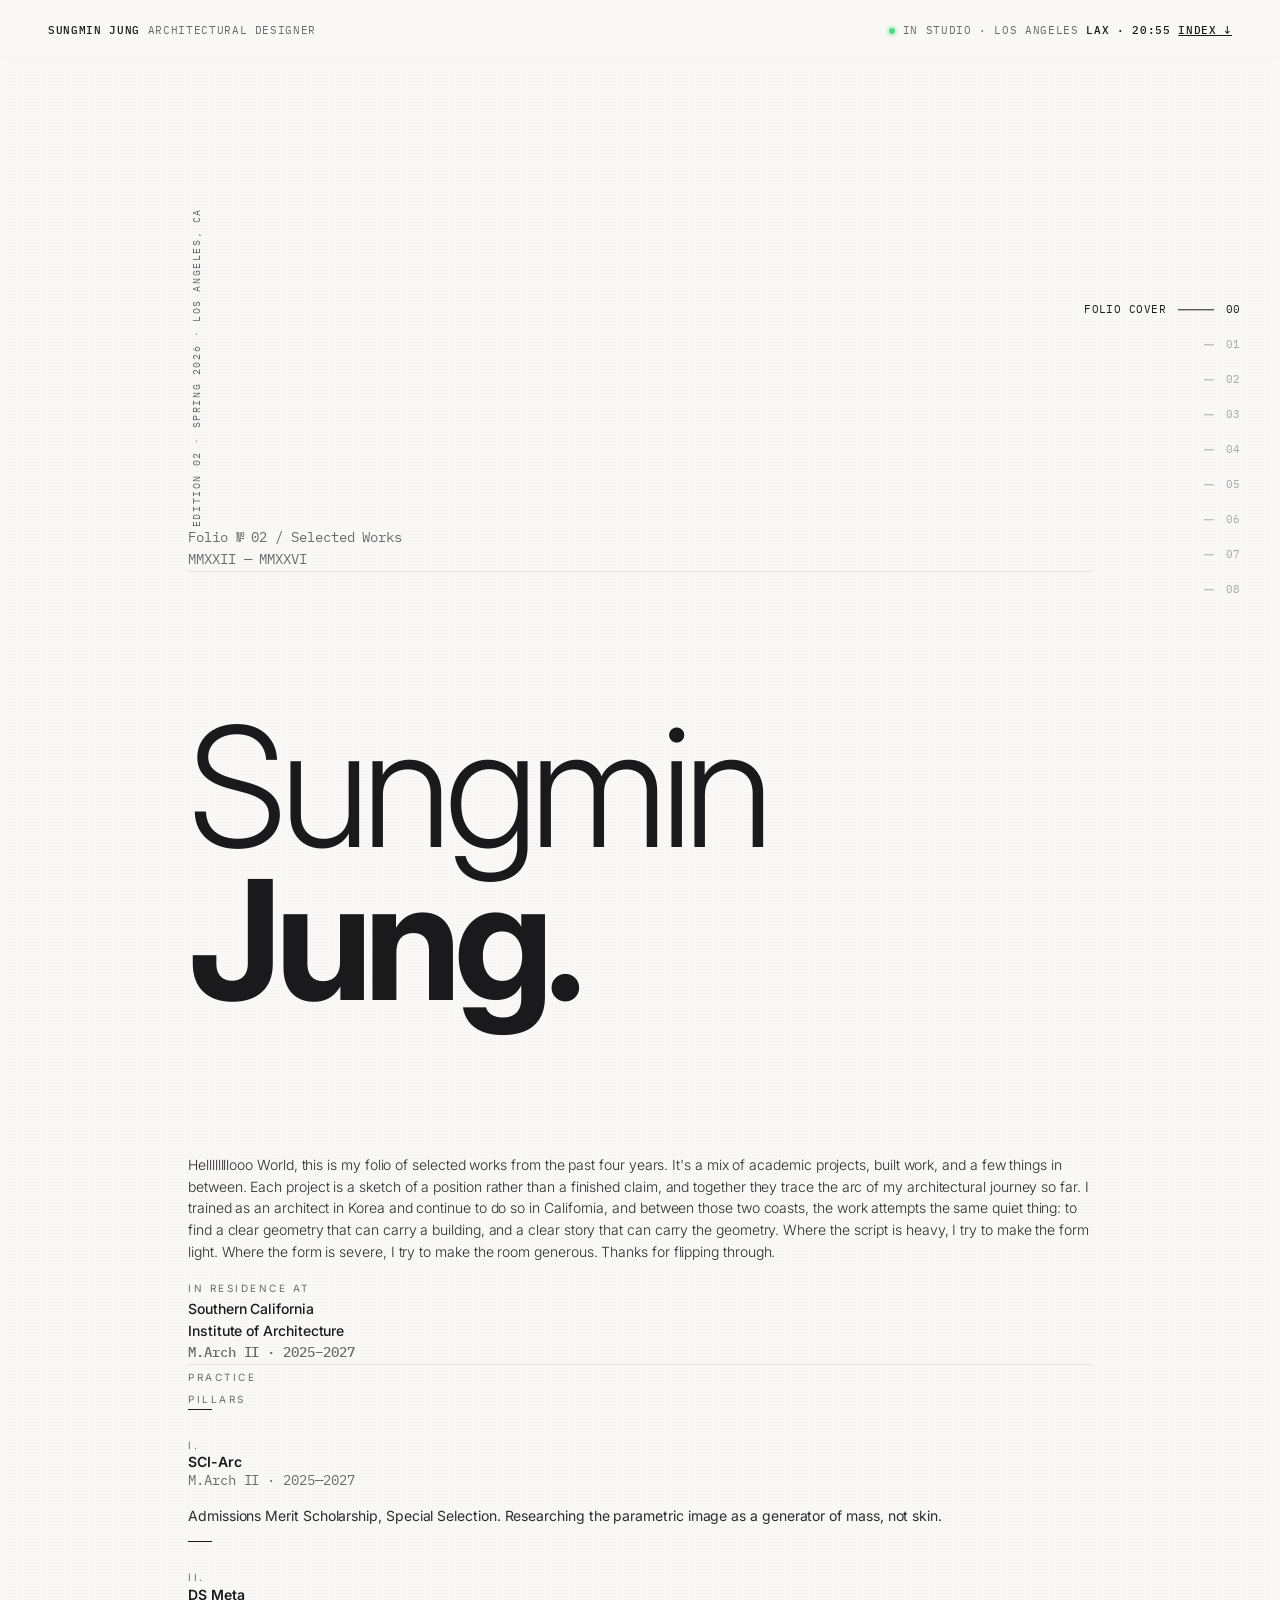
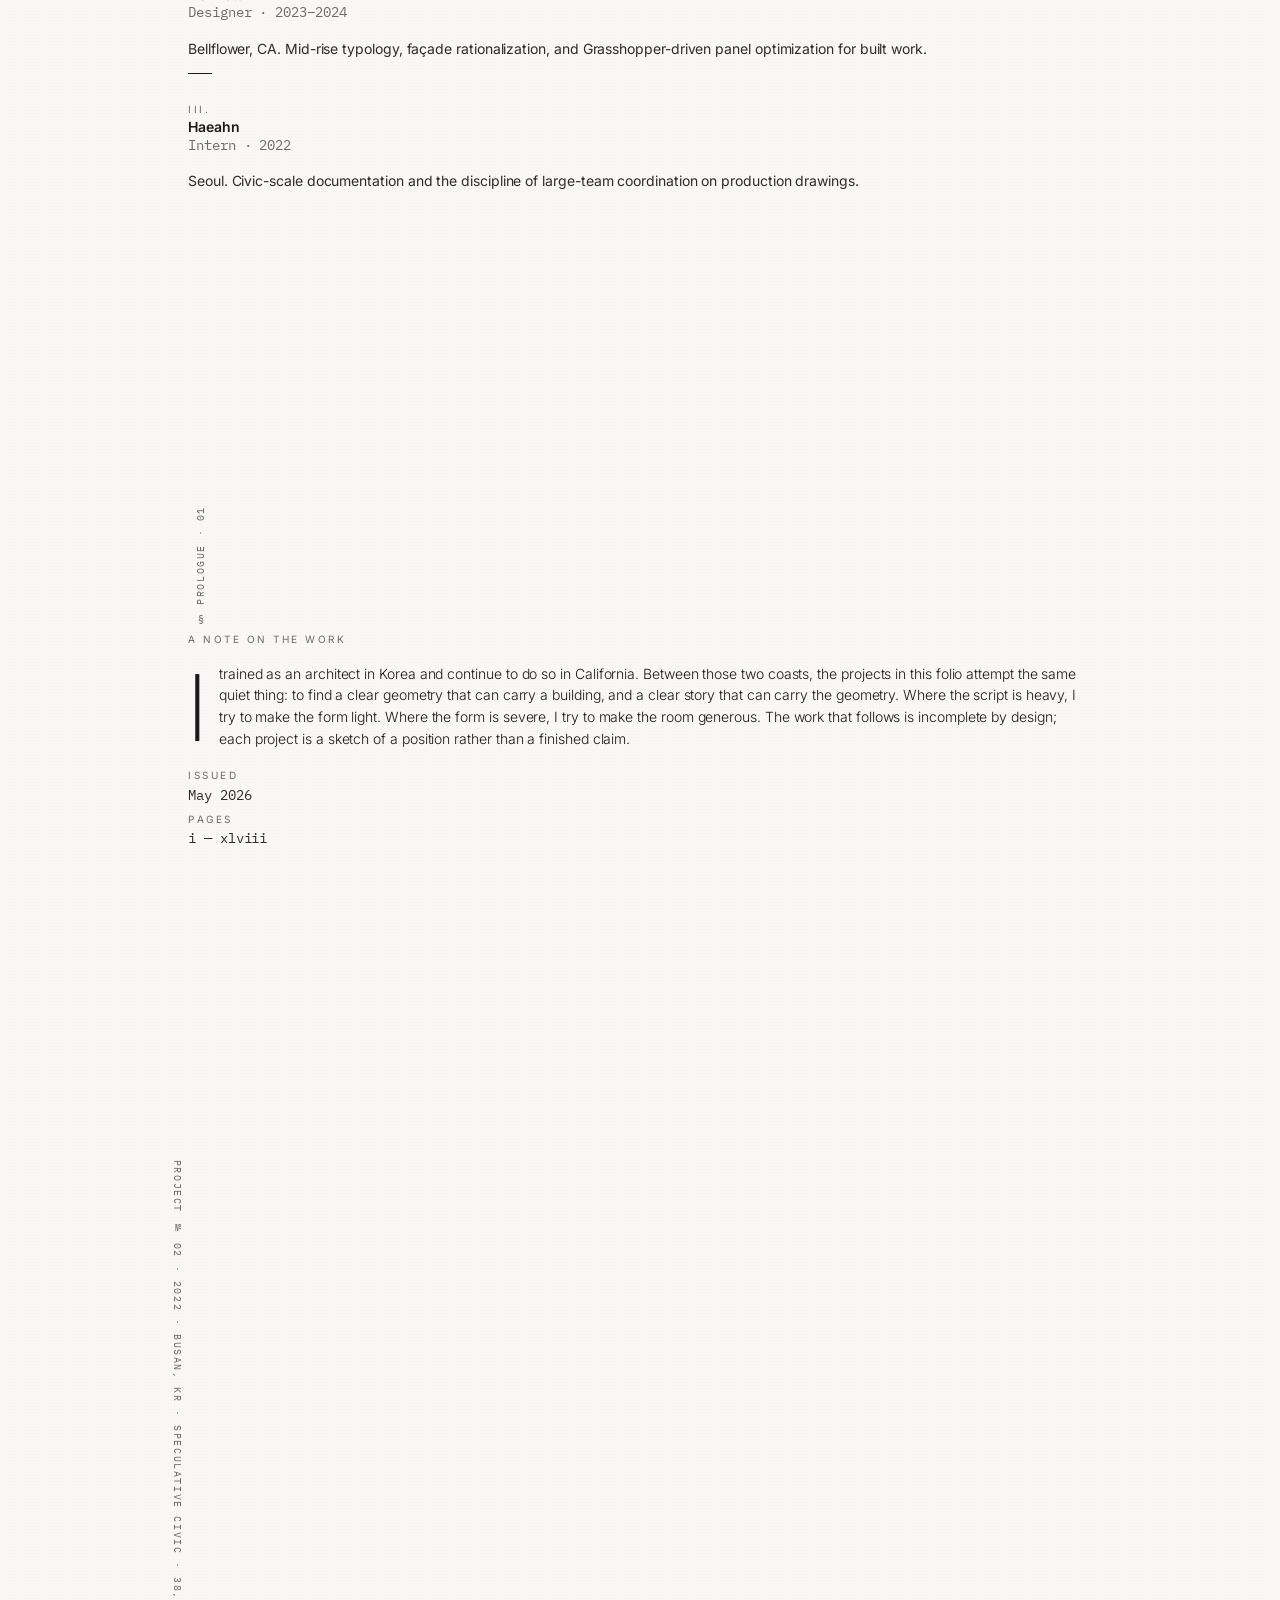
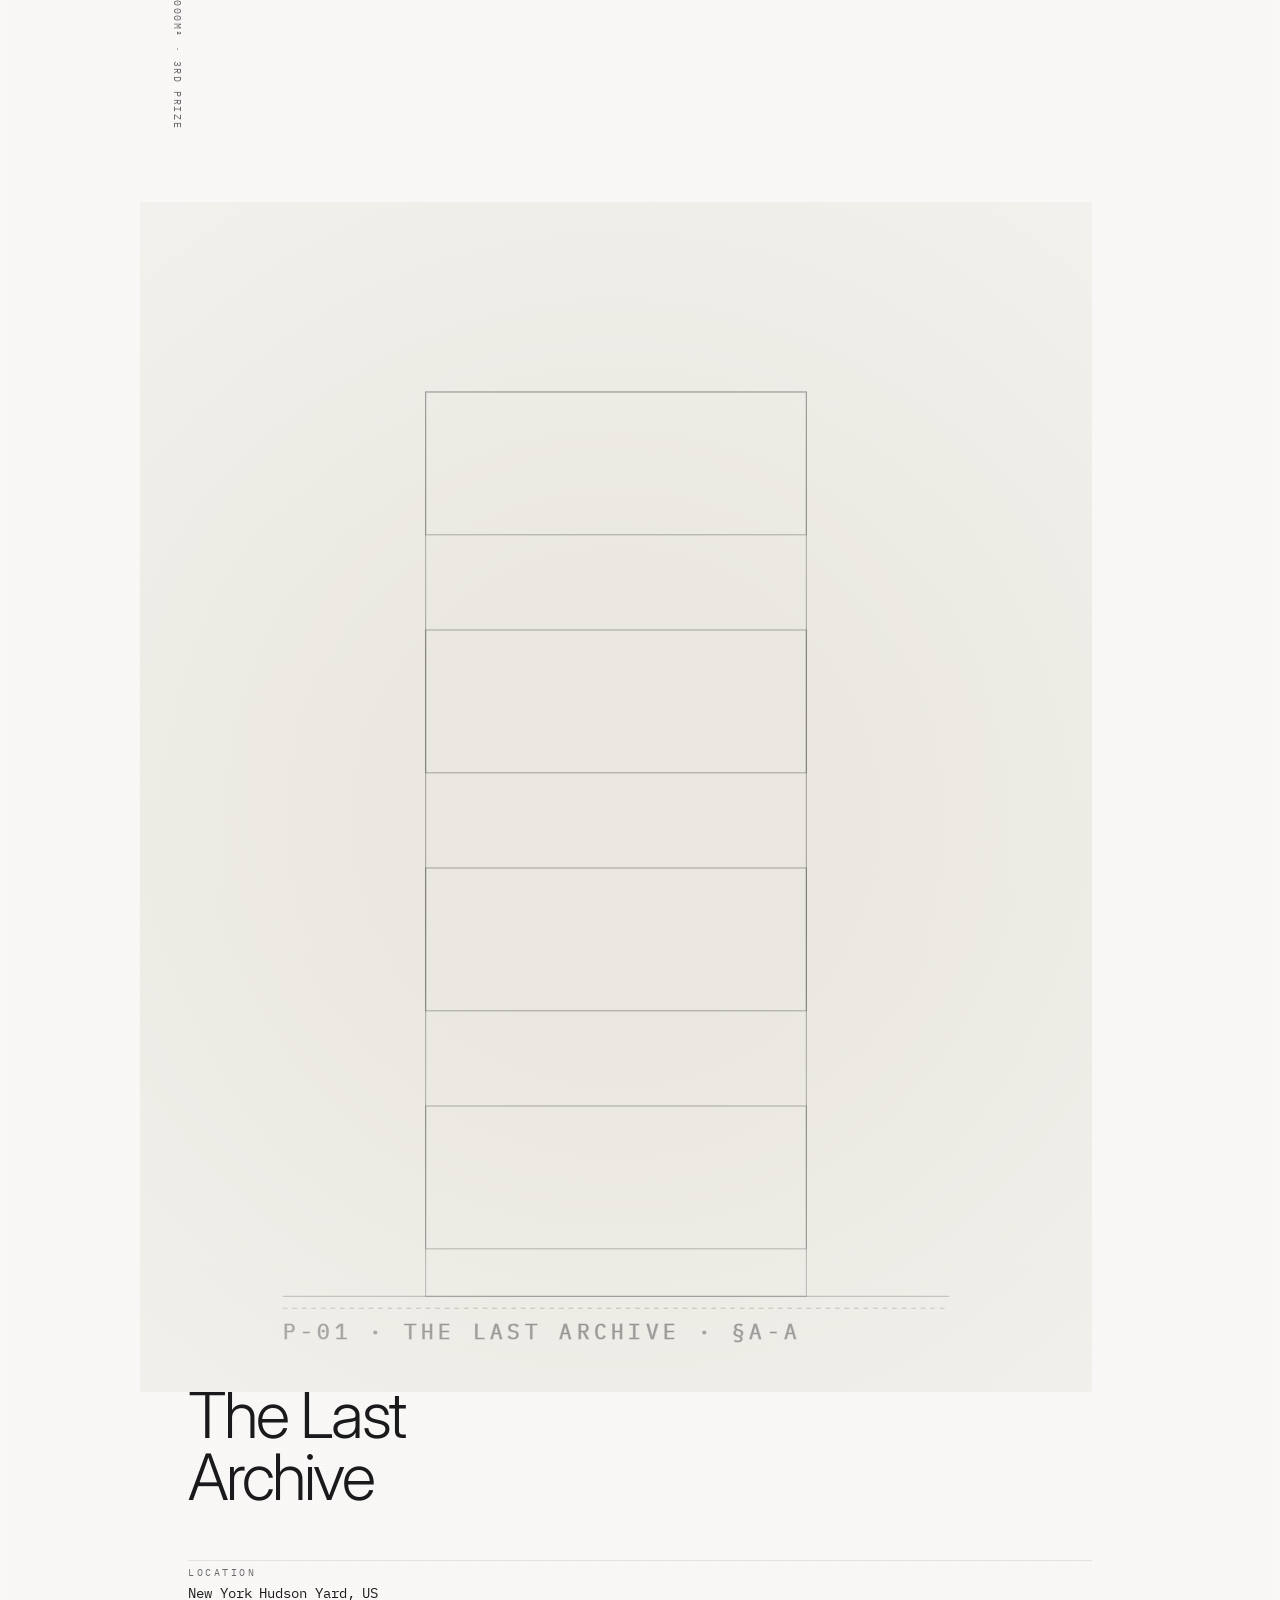
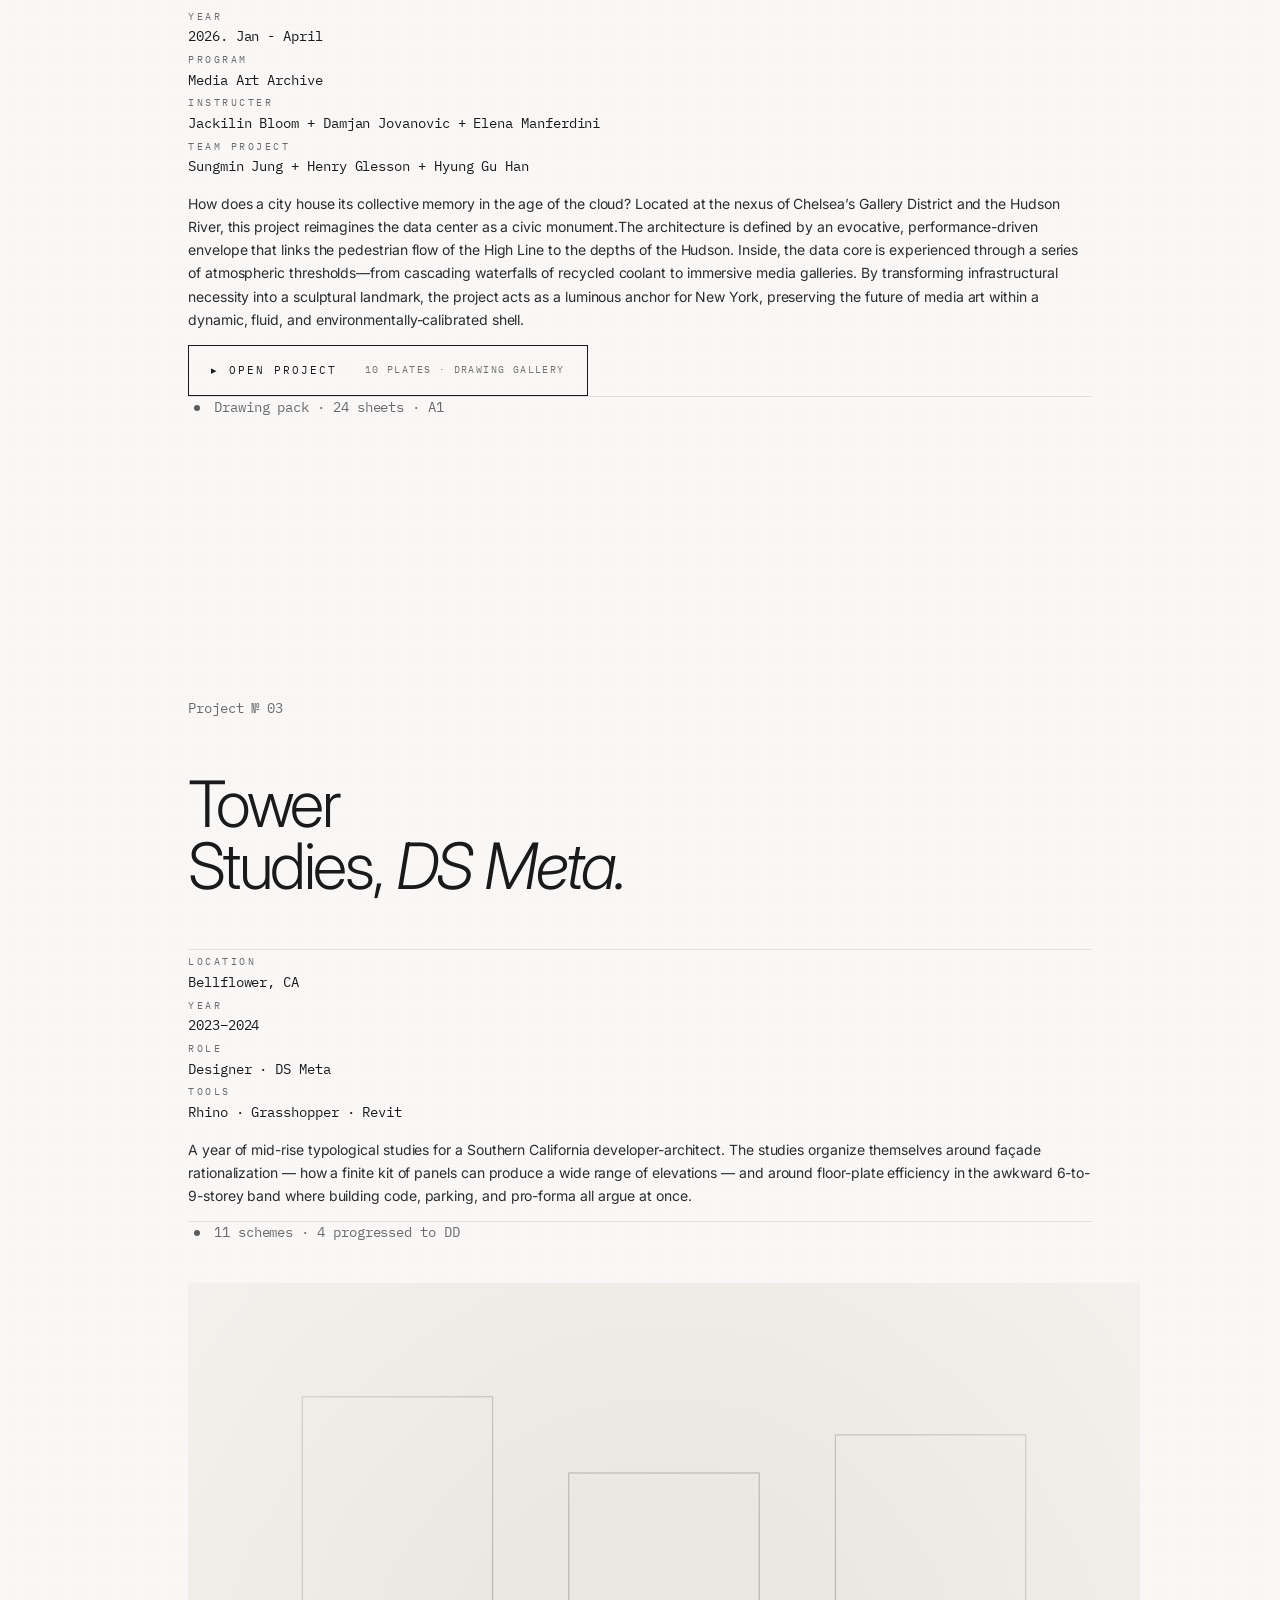
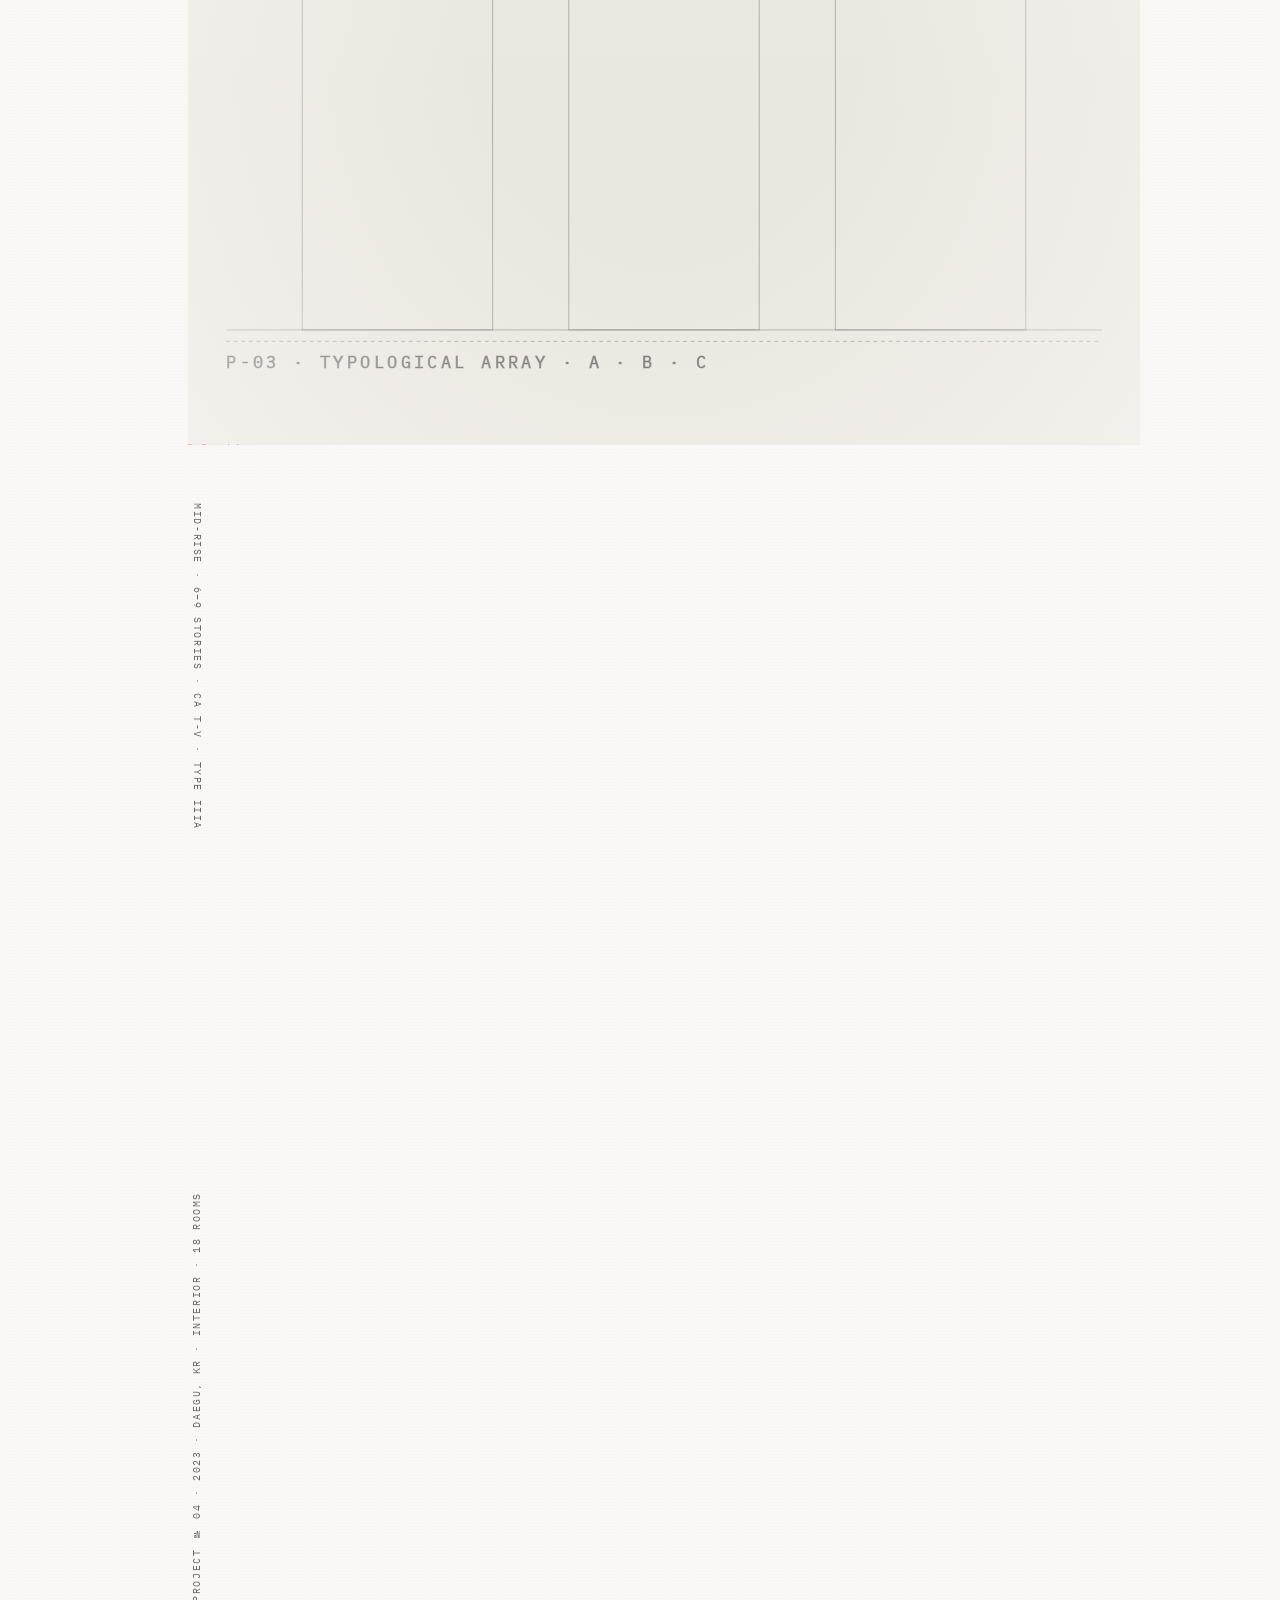
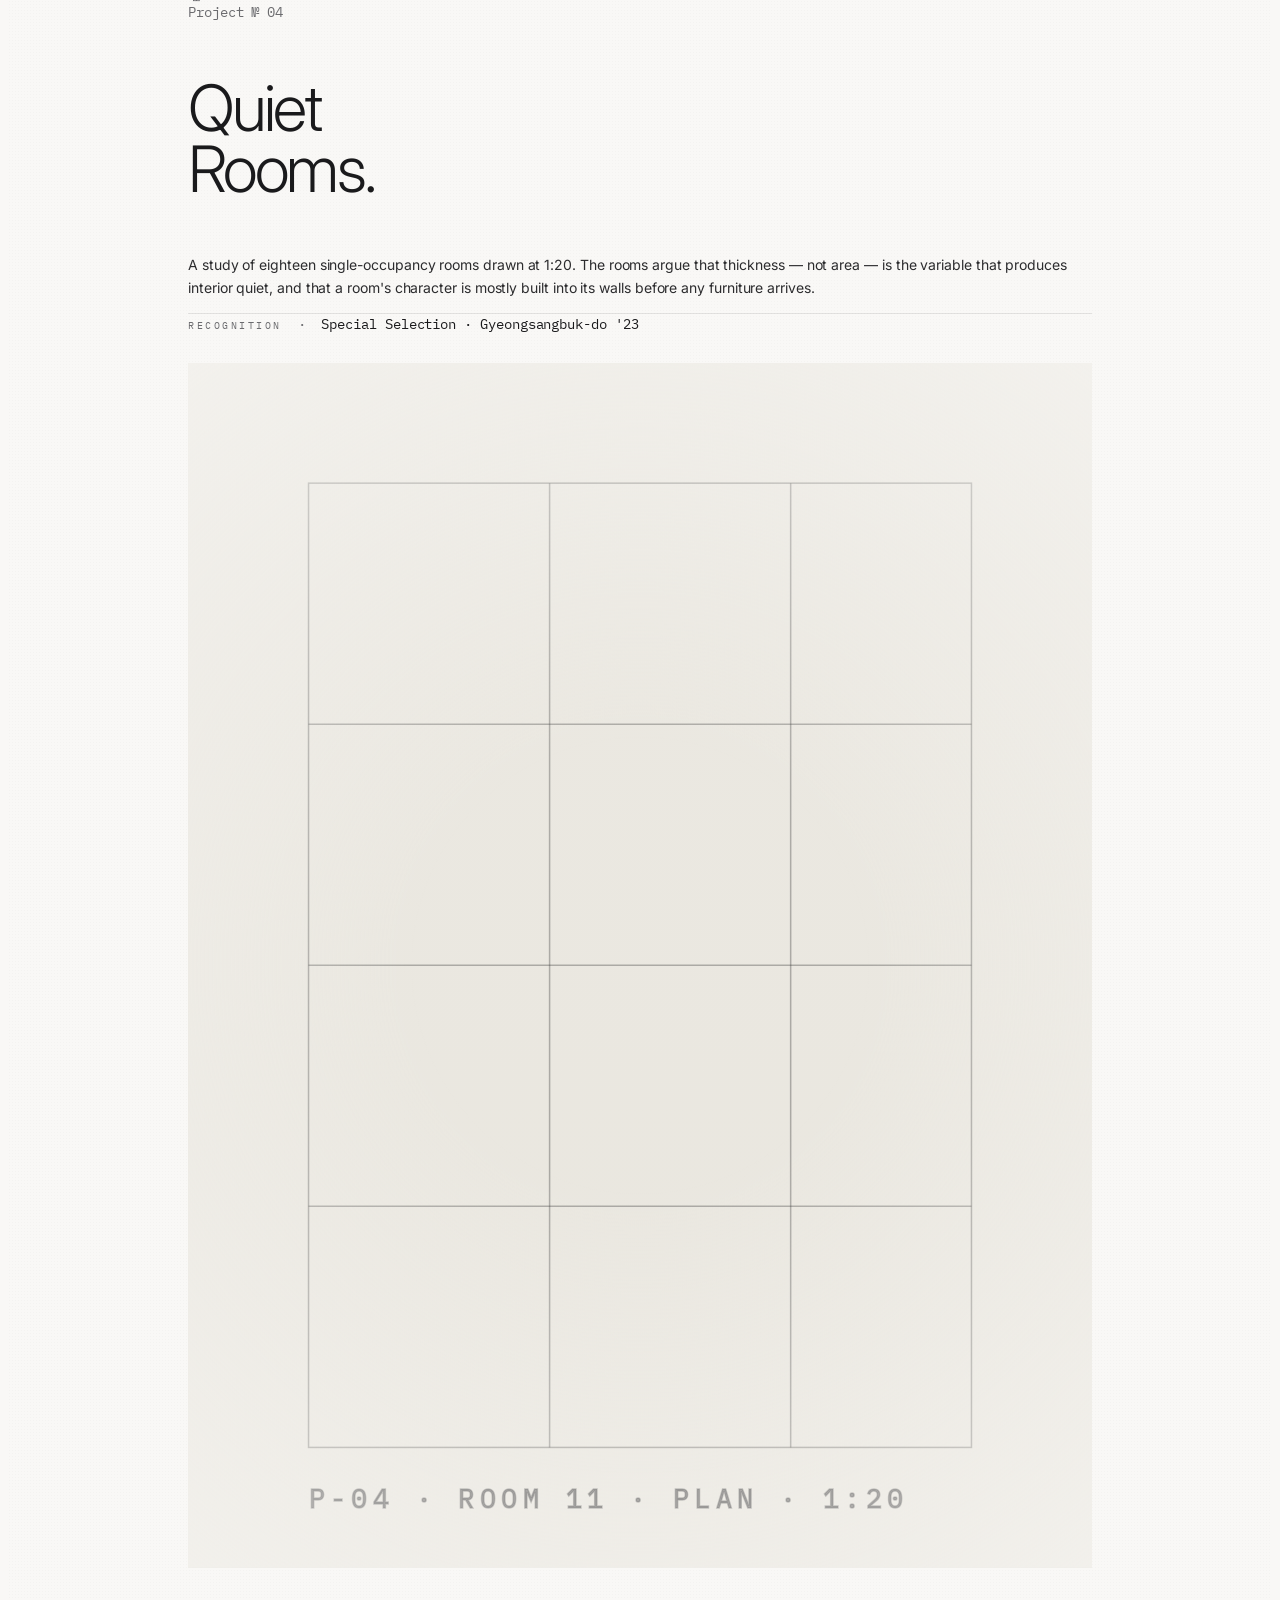
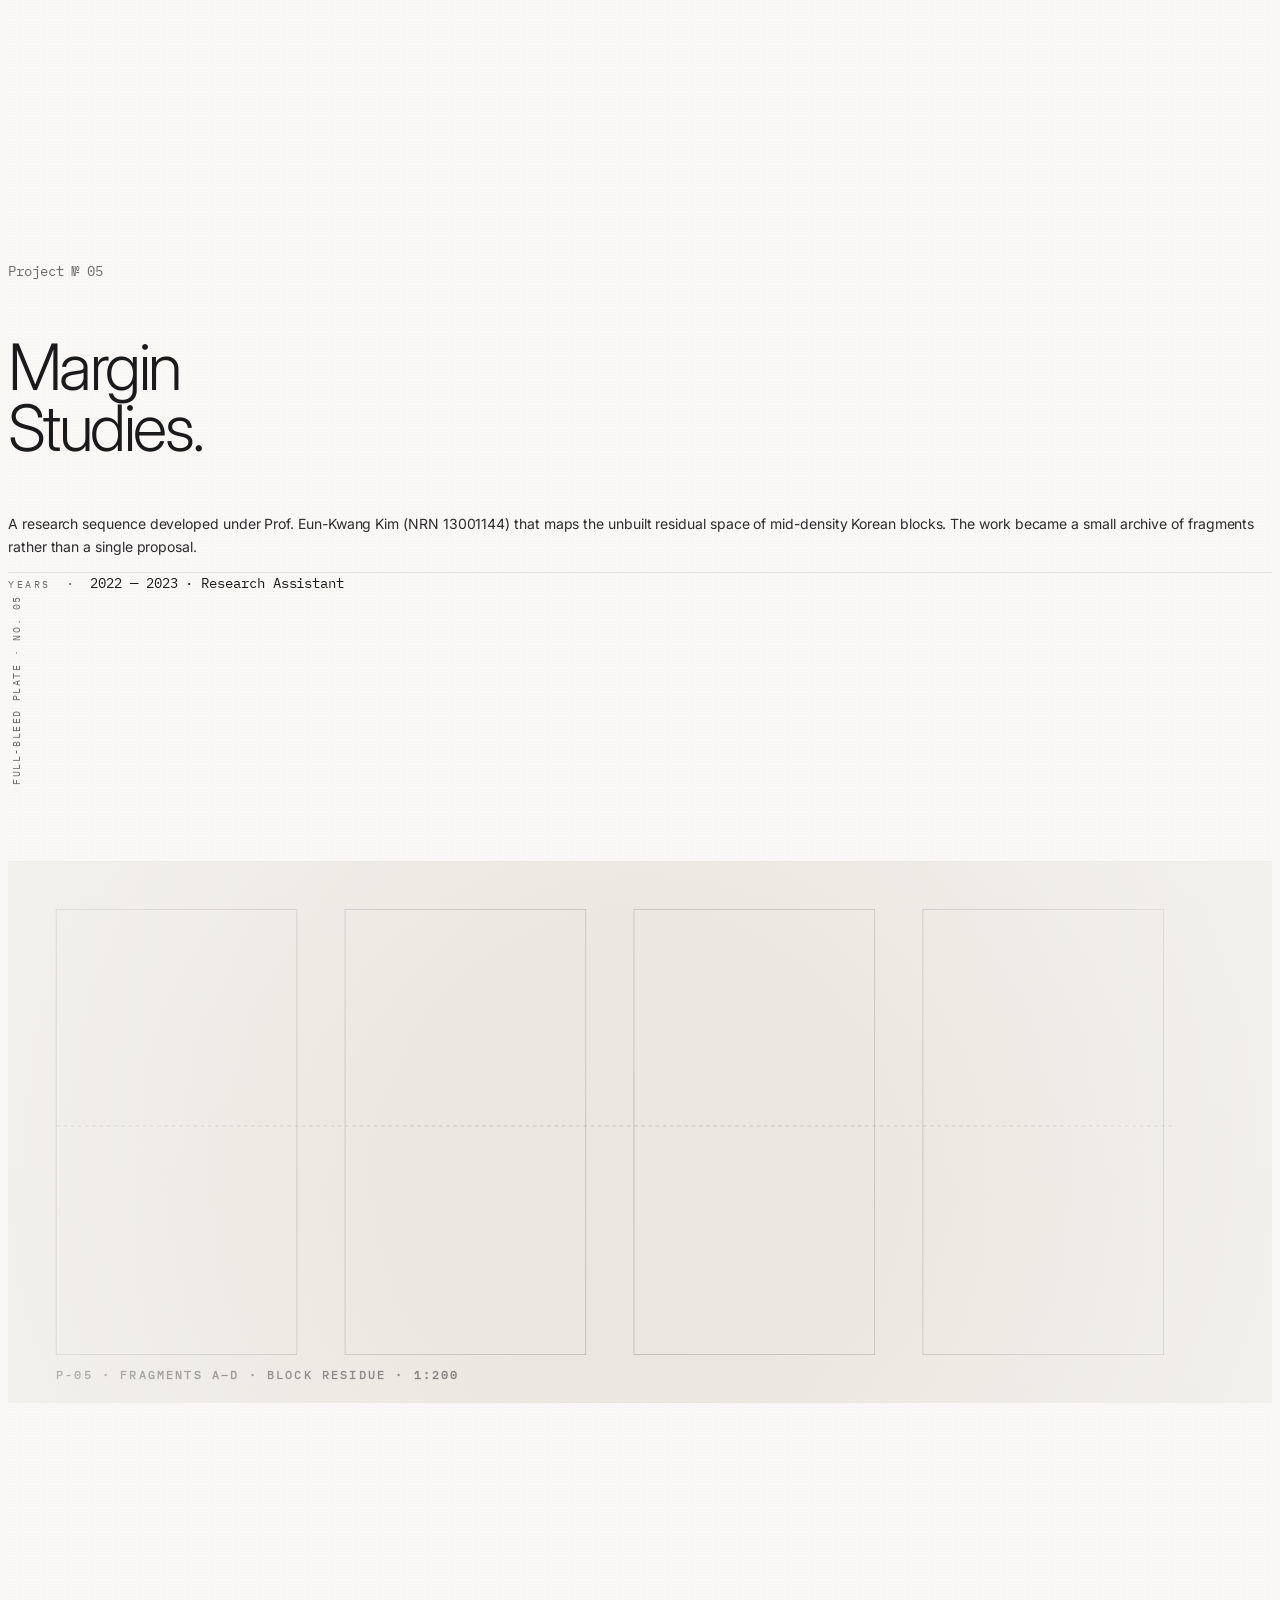
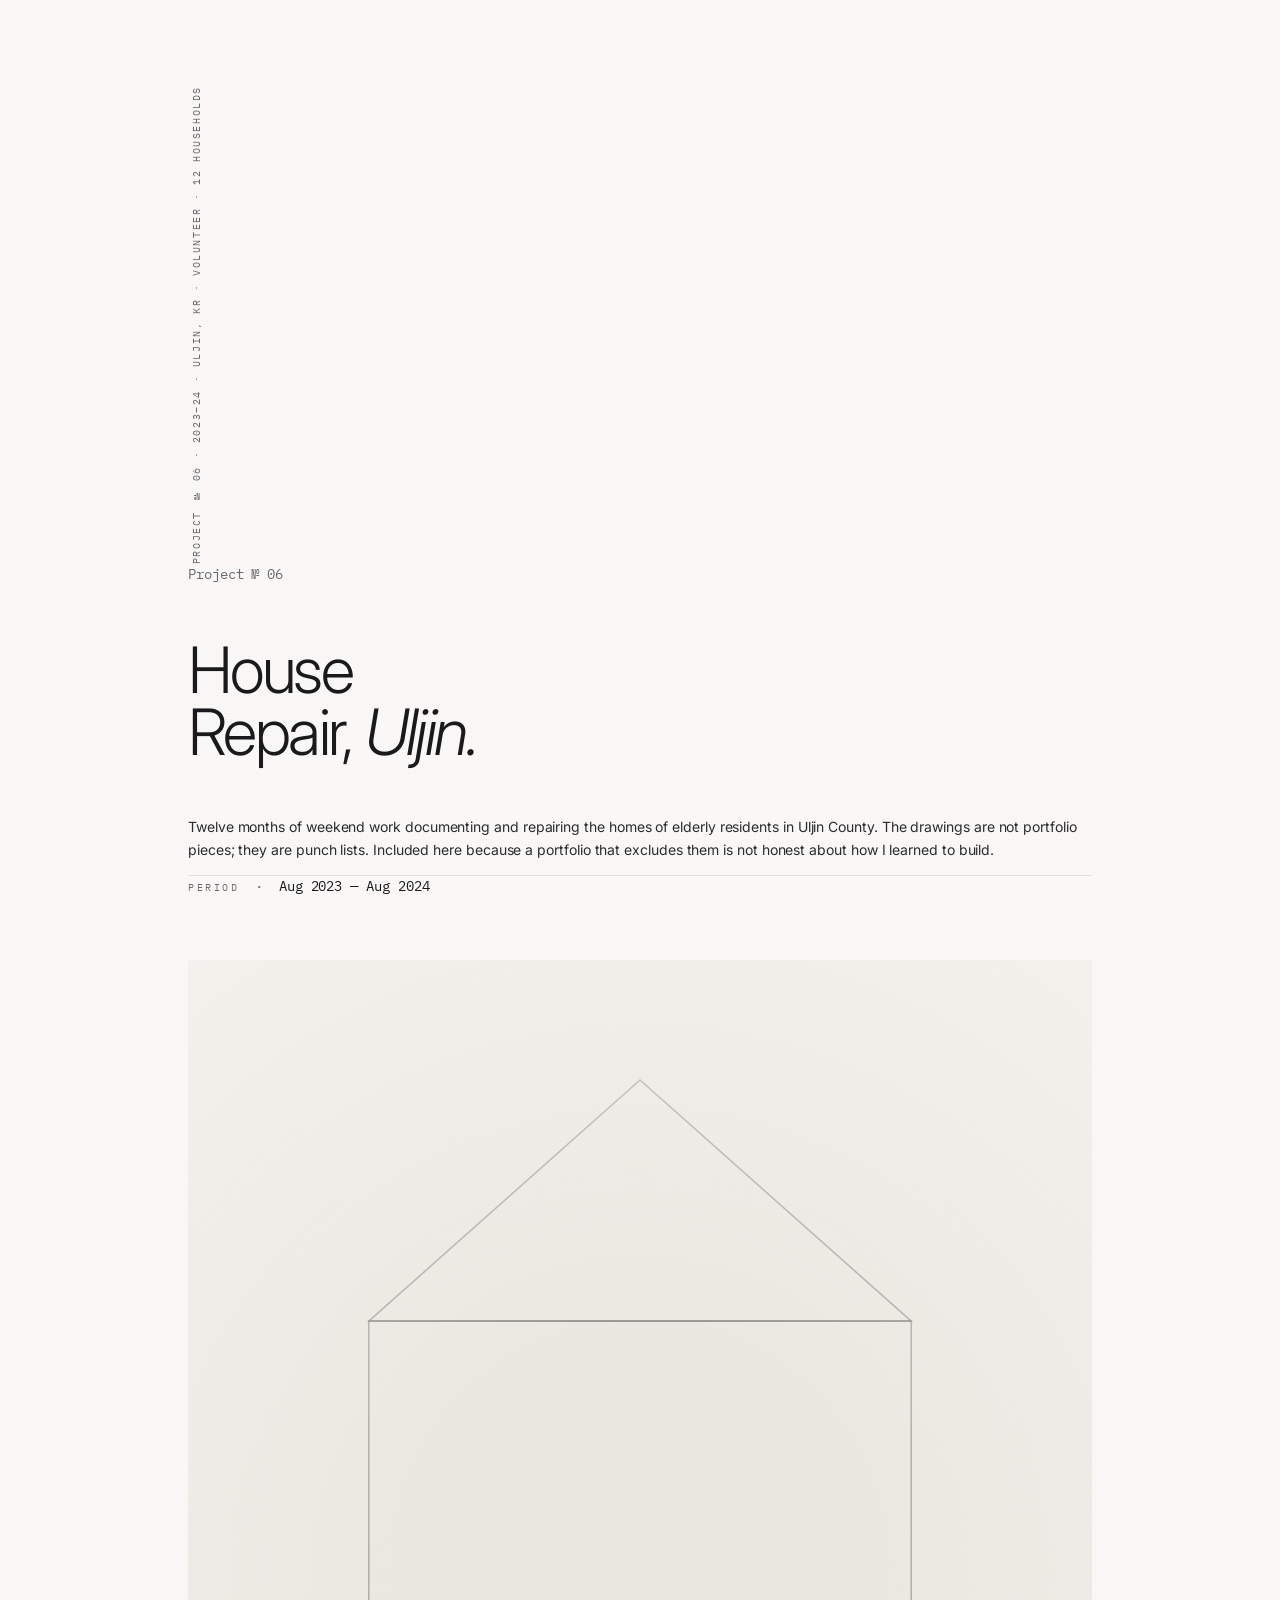
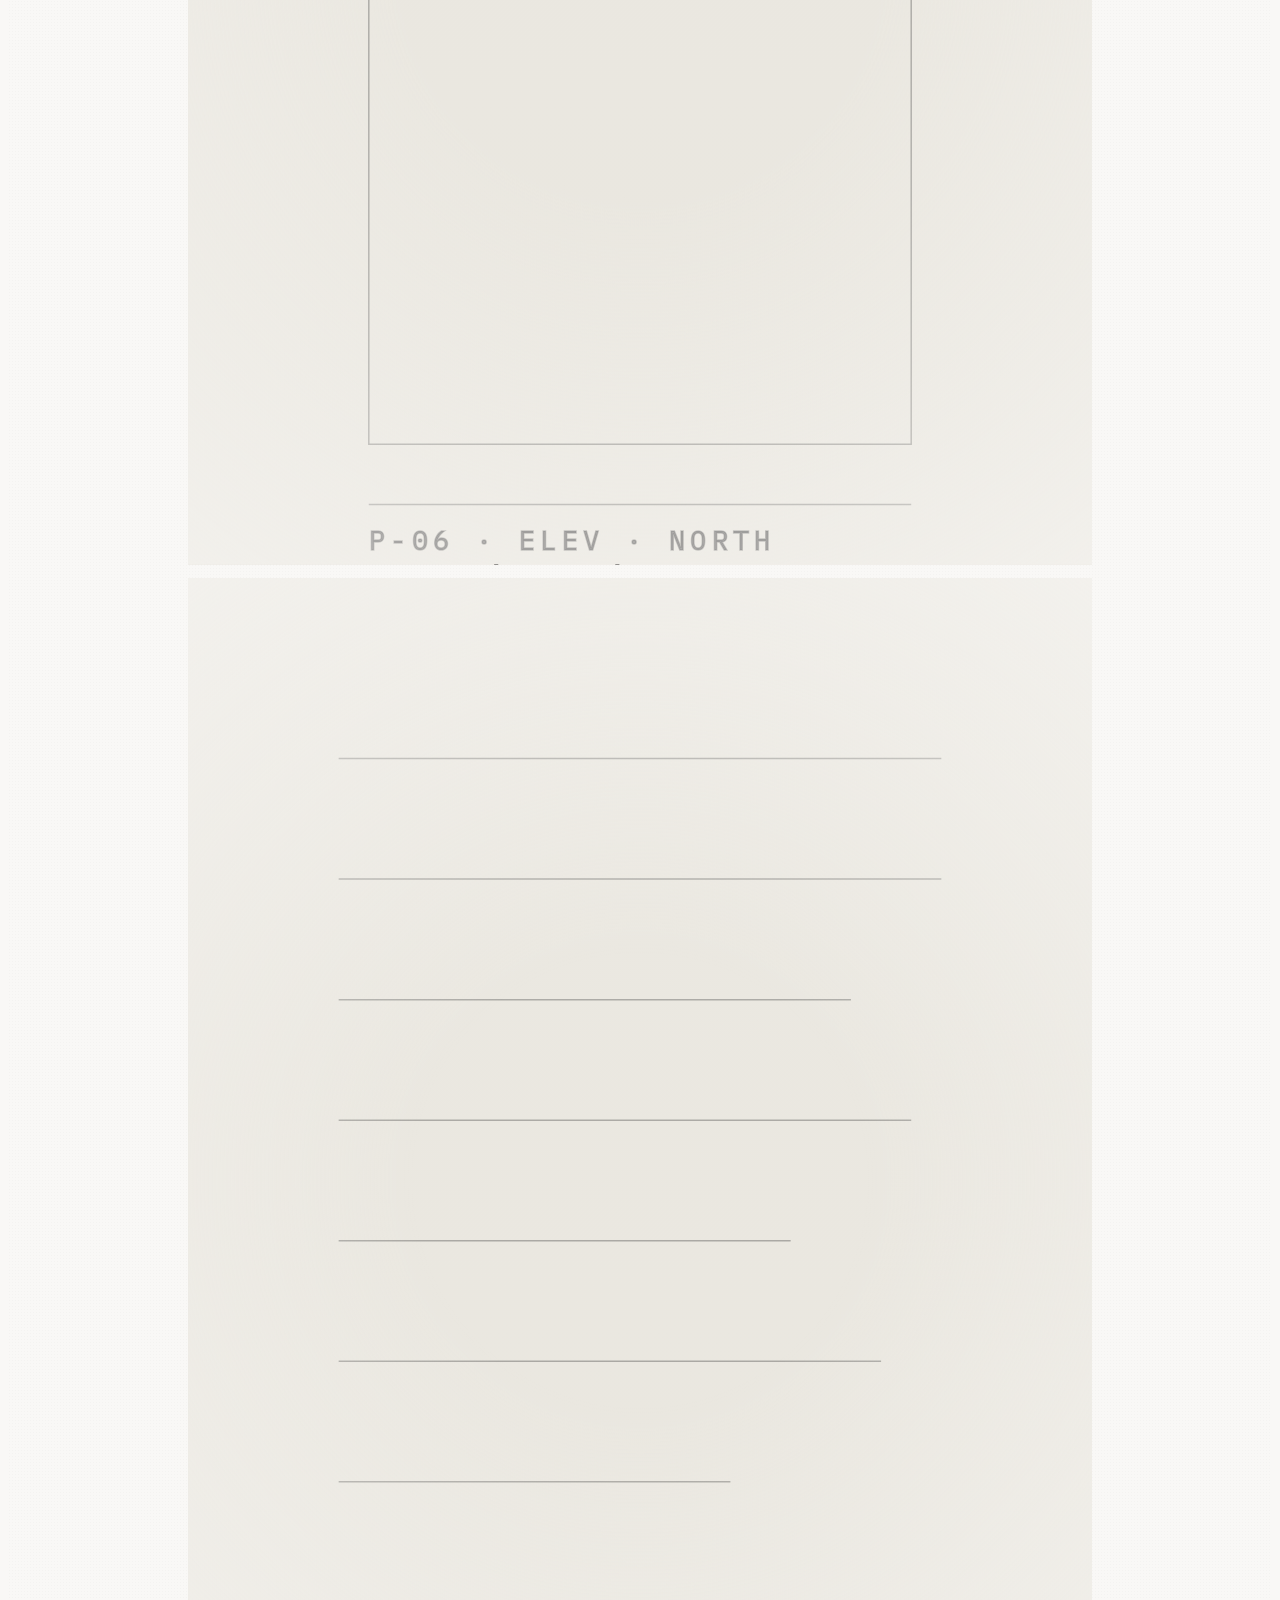
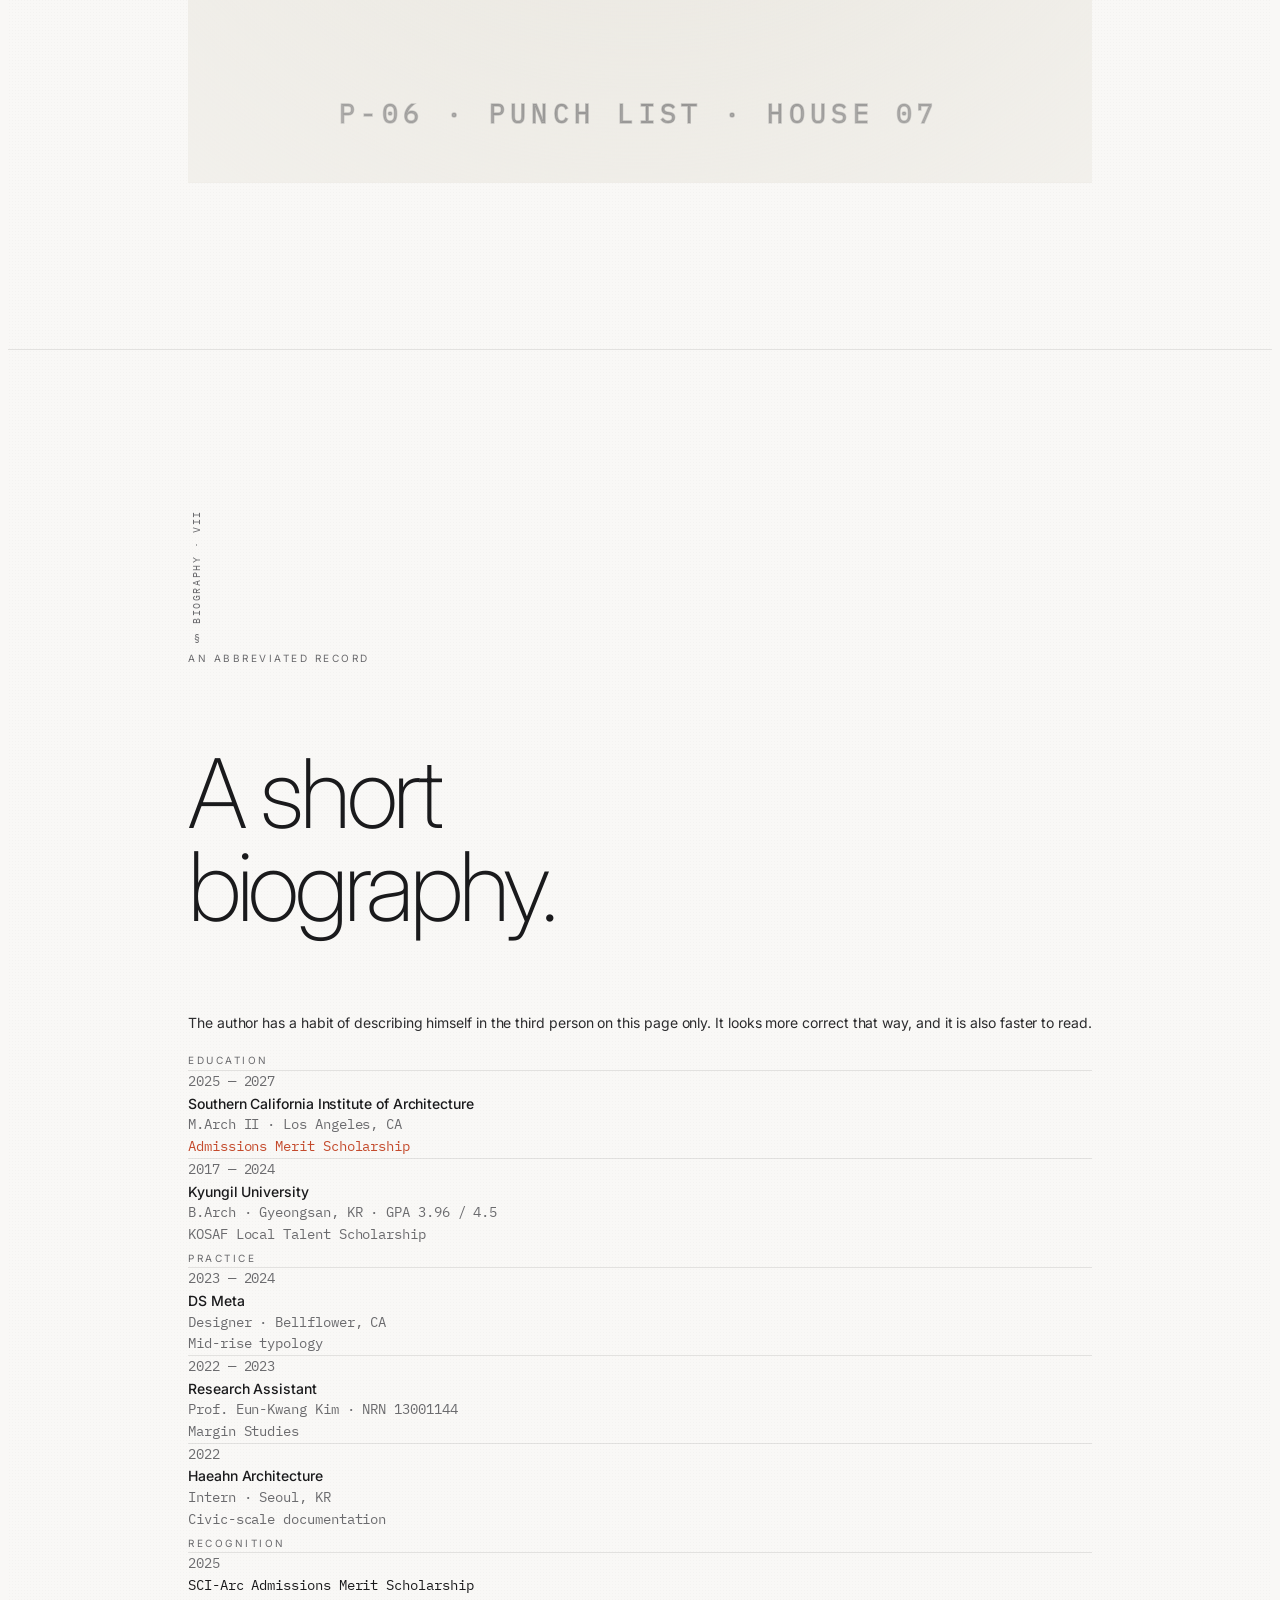
==== index.html @ fe468b15 "Change filename to index.html" ====
<!DOCTYPE html>
<html lang="en">
<head>
<meta charset="UTF-8" />
<title>Sungmin Jung — Selected Works, 2022–2026</title>
<meta name="viewport" content="width=1280" />

<!-- Tailwind CDN -->
<script src="https://cdn.tailwindcss.com"></script>

<!-- Google Fonts: Inter (display + body) + IBM Plex Mono (technical) -->
<link rel="preconnect" href="https://fonts.googleapis.com">
<link rel="preconnect" href="https://fonts.gstatic.com" crossorigin>
<link href="https://fonts.googleapis.com/css2?family=IBM+Plex+Mono:wght@300;400;500;600&family=Inter:wght@200;300;400;500;600;700;800;900&display=swap" rel="stylesheet">

<style>
  /* ============================================================
     A WARM EDITORIAL MONOGRAPH — Sungmin Jung
     Color tokens (warm gallery light)
     ============================================================ */
  :root{
    --paper:        #F9F8F6;     /* primary background — warm paper */
    --paper-2:      #F1EFEA;     /* secondary panel — very subtle warmth */
    --paper-3:      #E8E5DD;     /* tertiary, image bg */
    --ink:          #1A1A1C;     /* near-black, slightly warm */
    --charcoal:     #2C2C2E;
    --slate:        #6B6B6E;     /* muted captions, metadata */
    --slate-2:      #A8A8AB;     /* lightest readable text */
    --rule:         rgba(26,26,28,0.10);
    --rule-strong:  rgba(26,26,28,0.22);
    --accent:       #C44A2C;     /* a single warm rust accent for emphasis */
  }

  /* base */
  html,body{
    background: var(--paper);
    color: var(--ink);
    font-family: 'Inter', sans-serif;
    font-weight: 400;
    font-size: 14px;
    line-height: 1.55;
    letter-spacing: -0.005em;
    overflow-x: hidden;
    -webkit-font-smoothing: antialiased;
  }
  body{
    /* very subtle warm paper grain */
    background-image:
      radial-gradient(rgba(26,26,28,0.018) 1px, transparent 1px);
    background-size: 3px 3px;
  }

  ::selection{ background: var(--ink); color: var(--paper); }

  .font-mono{ font-family:'IBM Plex Mono', ui-monospace, monospace; }
  .font-display{ font-family:'Inter', sans-serif; }
  .tracking-tightest{ letter-spacing: -0.04em; }
  .tracking-display{ letter-spacing: -0.045em; }

  /* hairline rules */
  .hairline      { border-color: var(--rule);        border-width: 0.5px; }
  .hairline-2    { border-color: var(--rule-strong); border-width: 0.5px; }
  .rule-top      { border-top:    0.5px solid var(--rule); }
  .rule-bottom   { border-bottom: 0.5px solid var(--rule); }

  /* ============================================================
     LOADER — quick, refined
     ============================================================ */
  #loader{
    position: fixed; inset: 0; z-index: 200;
    background: var(--paper);
    display: flex; align-items: flex-end; justify-content: space-between;
    padding: 32px 48px;
    transition: opacity 0.6s ease, transform 0.6s ease;
  }
  #loader.done{ opacity:0; pointer-events:none; transform: translateY(-2%); }
  #loader .bar{
    position: absolute; bottom: 0; left: 0; right: 0;
    height: 0.5px; background: var(--rule);
  }
  #loader .bar-fill{
    height: 100%; width: 0; background: var(--ink);
    animation: loadBar 1.1s cubic-bezier(.7,0,.3,1) forwards;
  }
  @keyframes loadBar{ to{ width: 100%; } }

  /* ============================================================
     SCROLL-SPY — fixed left rail
     ============================================================ */
  #scrollspy{
    position: fixed;
    right: 32px;
    top: 50%;
    transform: translateY(-50%);
    z-index: 50;
    pointer-events: auto;
  }
  .spy-item{
    display: flex; align-items: center; gap: 12px;
    flex-direction: row-reverse;
    padding: 9px 0;
    cursor: pointer;
    color: var(--slate-2);
    transition: color 0.4s ease;
    font-family: 'IBM Plex Mono', monospace;
    font-size: 11px;
    letter-spacing: 0.04em;
  }
  .spy-item .num{ width: 22px; }
  .spy-item .tick{
    display: block;
    width: 10px; height: 0.5px;
    background: currentColor;
    transition: width 0.4s ease;
  }
  .spy-item .label{
    opacity: 0;
    max-width: 0;
    overflow: hidden;
    white-space: nowrap;
    transition: opacity 0.4s ease, max-width 0.5s ease;
    text-transform: uppercase;
    text-align: right;
  }
  .spy-item:hover{ color: var(--charcoal); }
  .spy-item.active{ color: var(--ink); }
  .spy-item.active .tick{ width: 36px; }
  .spy-item.active .label{ opacity: 1; max-width: 220px; }

  /* ============================================================
     TOP BAR
     ============================================================ */
  .topbar{
    position: fixed; top: 0; left: 0; right: 0; z-index: 40;
    padding: 22px 48px;
    display: flex; align-items: center; justify-content: space-between;
    background: linear-gradient(to bottom, var(--paper) 60%, rgba(249,248,246,0));
    backdrop-filter: blur(8px);
    font-family: 'IBM Plex Mono', monospace;
    font-size: 11px;
    letter-spacing: 0.06em;
    text-transform: uppercase;
    color: var(--slate);
  }
  .topbar .ident{ color: var(--ink); font-weight: 500; }
  .topbar .dot{
    display:inline-block; width:6px; height:6px; border-radius:50%;
    background: #4ADE80; margin: 0 8px 1px;
    box-shadow: 0 0 0 3px rgba(74,222,128,0.18);
    vertical-align: middle;
  }

  /* ============================================================
     VERTICAL MARGIN ANNOTATIONS
     ============================================================ */
  .annotate-v{
    writing-mode: vertical-rl;
    transform: rotate(180deg);
    font-family: 'IBM Plex Mono', monospace;
    font-size: 10px;
    color: var(--slate);
    letter-spacing: 0.16em;
    text-transform: uppercase;
    line-height: 1.8;
  }

  /* ============================================================
     PROJECT IMAGE — "lens focus" hover treatment
     ============================================================ */
  .lens{
    position: relative;
    overflow: hidden;
    background: var(--paper-3);
  }
  .lens::after{
    /* paper texture overlay that slowly burns off on hover */
    content: '';
    position: absolute; inset: 0;
    background:
      radial-gradient(circle at 50% 50%, rgba(249,248,246,0) 30%, rgba(249,248,246,0.55) 100%),
      linear-gradient(to bottom, rgba(249,248,246,0.18), rgba(249,248,246,0.08));
    pointer-events: none;
    transition: opacity 0.9s cubic-bezier(.2,.7,.2,1);
    opacity: 1;
  }
  .lens img{
    width: 100%; height: 100%;
    object-fit: cover;
    object-position: center;
    filter: saturate(0.55) contrast(0.92) brightness(1.02);
    transform: scale(1.04);
    transition: filter 1.1s cubic-bezier(.2,.7,.2,1), transform 1.4s cubic-bezier(.2,.7,.2,1);
    will-change: transform, filter;
  }
  .lens:hover::after{ opacity: 0; }
  .lens:hover img{
    filter: saturate(1) contrast(1) brightness(1);
    transform: scale(1.0);
  }

  /* placeholder svg art when no image is present */
  .lens .placeholder{
    position: absolute; inset: 0;
    display: flex; align-items: center; justify-content: center;
    color: var(--slate);
    font-family: 'IBM Plex Mono', monospace;
    font-size: 10px;
    letter-spacing: 0.18em;
  }

  /* "view project" tab that lifts in on hover */
  .view-tab{
    position: absolute;
    bottom: 16px; right: 16px;
    padding: 8px 14px;
    background: var(--paper);
    color: var(--ink);
    font-family: 'IBM Plex Mono', monospace;
    font-size: 10px;
    letter-spacing: 0.14em;
    text-transform: uppercase;
    transform: translateY(8px);
    opacity: 0;
    transition: opacity 0.6s ease, transform 0.6s cubic-bezier(.2,.7,.2,1);
  }
  .lens:hover .view-tab{ opacity: 1; transform: translateY(0); }

  /* ============================================================
     IDENTITY PILLAR HOVER
     ============================================================ */
  .pillar{
    position: relative;
    padding-top: 24px;
    cursor: default;
  }
  .pillar::before{
    content: '';
    position: absolute; top: 0; left: 0;
    width: 24px; height: 0.5px;
    background: var(--ink);
    transition: width 0.6s cubic-bezier(.2,.7,.2,1);
  }
  .pillar:hover::before{ width: 100%; }

  /* ============================================================
     REVEAL ON SCROLL
     ============================================================ */
  .reveal{
    opacity: 0;
    transform: translateY(28px);
    transition: opacity 1.1s cubic-bezier(.2,.7,.2,1), transform 1.1s cubic-bezier(.2,.7,.2,1);
  }
  .reveal.in{ opacity: 1; transform: none; }
  .reveal-delay-1{ transition-delay: 0.08s; }
  .reveal-delay-2{ transition-delay: 0.16s; }
  .reveal-delay-3{ transition-delay: 0.24s; }
  .reveal-delay-4{ transition-delay: 0.32s; }

  /* ============================================================
     PARALLAX
     ============================================================ */
  .parallax{ will-change: transform; }

  /* ============================================================
     LINKS
     ============================================================ */
  a.under{
    position: relative; color: var(--ink);
    padding-bottom: 1px;
    background-image: linear-gradient(currentColor, currentColor);
    background-size: 100% 0.5px;
    background-repeat: no-repeat;
    background-position: 0 100%;
    transition: color 0.3s ease;
  }
  a.under:hover{ color: var(--accent); }

  /* ============================================================
     SYSTEM LOG TICKER (refined)
     ============================================================ */
  #ticker{
    height: 22px;
    overflow: hidden;
    color: var(--slate);
    font-family: 'IBM Plex Mono', monospace;
    font-size: 11px;
    letter-spacing: 0.04em;
  }
  #ticker .line{
    height: 22px;
    line-height: 22px;
    transform: translateY(0);
    transition: transform 0.6s cubic-bezier(.2,.7,.2,1);
  }
  .meter-dot{
    display:inline-block; width:6px; height:6px; border-radius:50%;
    background: var(--ink); opacity: 0.7;
    margin: 0 6px 1px;
    vertical-align: middle;
  }
  .meter-dot.warn{ background: var(--accent); opacity: 1; }

  /* numbers that count up live */
  .live{ font-feature-settings: "tnum" 1, "lnum" 1; }

  /* drop cap for editorial */
  .dropcap::first-letter{
    float: left;
    font-family: 'Inter', sans-serif;
    font-weight: 200;
    font-size: 92px;
    line-height: 0.85;
    margin: 6px 12px 0 0;
    color: var(--ink);
  }

  /* small caps utility */
  .smallcaps{
    font-variant: all-small-caps;
    letter-spacing: 0.18em;
    color: var(--slate);
  }

  /* edge bleed image */
  .bleed-right{ margin-right: -48px; }
  .bleed-left { margin-left: -48px; }

  /* ============================================================
     CURSOR — subtle dot
     ============================================================ */
  body{ cursor: default; }
  .lens, .lens *{ cursor: pointer; }

  /* ============================================================
     PROJECT CTA — sophisticated bordered button, fill-on-hover
     ============================================================ */
  .proj-cta{
    position: relative;
    display: inline-flex;
    align-items: center;
    justify-content: space-between;
    gap: 28px;
    min-width: 340px;
    padding: 16px 22px;
    font-family: 'IBM Plex Mono', monospace;
    font-size: 11px;
    letter-spacing: 0.18em;
    text-transform: uppercase;
    color: var(--ink);
    text-decoration: none;
    border: 0.5px solid var(--ink);
    background: transparent;
    overflow: hidden;
    transition: color 0.55s cubic-bezier(.2,.7,.2,1);
  }
  .proj-cta::before{
    content: '';
    position: absolute; inset: 0;
    background: var(--ink);
    transform: translateX(-101%);
    transition: transform 0.55s cubic-bezier(.7,0,.3,1);
    z-index: 0;
  }
  .proj-cta > *{ position: relative; z-index: 1; }
  .proj-cta .label{ display: inline-flex; align-items: center; gap: 10px; }
  .proj-cta .arrow{
    display: inline-block;
    transition: transform 0.45s cubic-bezier(.2,.7,.2,1);
  }
  .proj-cta .meta{
    font-size: 10px;
    letter-spacing: 0.14em;
    opacity: 0.6;
  }
  .proj-cta:hover{ color: var(--paper); }
  .proj-cta:hover::before{ transform: translateX(0); }
  .proj-cta:hover .arrow{ transform: translateX(4px); }

  /* ============================================================
     PROJECT DETAIL MODAL — "Drawing Gallery" sliding panel
     ============================================================ */
  body.modal-open{ overflow: hidden; }

  .proj-modal{
    position: fixed; inset: 0; z-index: 100;
    visibility: hidden;
    pointer-events: none;
  }
  .proj-modal.open{ visibility: visible; pointer-events: auto; }

  .proj-modal-backdrop{
    position: absolute; inset: 0;
    background: rgba(26,26,28,0.42);
    backdrop-filter: blur(10px);
    -webkit-backdrop-filter: blur(10px);
    opacity: 0;
    transition: opacity 0.55s cubic-bezier(.2,.7,.2,1);
    cursor: pointer;
  }
  .proj-modal.open .proj-modal-backdrop{ opacity: 1; }

  .proj-modal-panel{
    position: absolute; right: 0; top: 0; bottom: 0;
    width: min(88vw, 1320px);
    background: var(--paper);
    transform: translateX(100%);
    transition: transform 0.75s cubic-bezier(.2,.7,.2,1);
    overflow-y: auto;
    box-shadow: -24px 0 60px rgba(26,26,28,0.10);
  }
  .proj-modal.open .proj-modal-panel{ transform: translateX(0); }

  .proj-modal-header{
    position: sticky; top: 0; z-index: 5;
    padding: 22px 56px;
    display: flex; align-items: center; justify-content: space-between;
    background: linear-gradient(to bottom, var(--paper) 70%, rgba(249,248,246,0.7));
    backdrop-filter: blur(6px);
    border-bottom: 0.5px solid var(--rule);
  }
  .proj-modal-eyebrow{
    font-family: 'IBM Plex Mono', monospace;
    font-size: 10px;
    letter-spacing: 0.18em;
    text-transform: uppercase;
    color: var(--slate);
  }
  .proj-modal-title{
    display: block;
    margin-top: 4px;
    font-family: 'Inter', sans-serif;
    font-weight: 500;
    font-size: 16px;
    letter-spacing: -0.01em;
    color: var(--ink);
  }
  .proj-modal-close{
    display: inline-flex; align-items: center; gap: 12px;
    padding: 10px 16px;
    font-family: 'IBM Plex Mono', monospace;
    font-size: 11px;
    letter-spacing: 0.18em;
    text-transform: uppercase;
    color: var(--ink);
    background: transparent;
    border: 0.5px solid var(--ink);
    cursor: pointer;
    transition: background 0.4s ease, color 0.4s ease;
  }
  .proj-modal-close .x{ font-size: 13px; line-height: 1; }
  .proj-modal-close:hover{ background: var(--ink); color: var(--paper); }

  .proj-modal-body{ padding: 80px 56px 80px; }

  .proj-modal-lede{
    max-width: 58ch;
    margin: 0 auto 120px;
    text-align: center;
  }
  .proj-modal-lede .smallcaps{ display: block; margin-bottom: 14px; }
  .proj-modal-lede p{
    font-family: 'Inter', sans-serif;
    font-weight: 300;
    font-size: 18px;
    line-height: 1.55;
    color: var(--charcoal);
    letter-spacing: -0.005em;
  }

  /* plate sections */
  .plate-section{ margin-bottom: 110px; }
  .plate-section-header{
    display: grid;
    grid-template-columns: 1fr 5fr 1fr;
    align-items: end;
    gap: 32px;
    padding-bottom: 16px;
    border-bottom: 0.5px solid var(--rule);
    margin-bottom: 36px;
  }
  .plate-section-index{
    font-family: 'IBM Plex Mono', monospace;
    font-size: 11px;
    letter-spacing: 0.18em;
    text-transform: uppercase;
    color: var(--slate);
  }
  .plate-section-title{
    font-family: 'Inter', sans-serif;
    font-weight: 300;
    font-size: 36px;
    letter-spacing: -0.03em;
    line-height: 1;
    color: var(--ink);
  }
  .plate-section-count{
    font-family: 'IBM Plex Mono', monospace;
    font-size: 11px;
    letter-spacing: 0.16em;
    text-transform: uppercase;
    color: var(--slate);
    text-align: right;
  }

  /* plate grid */
  .plate-grid{
    display: grid;
    grid-template-columns: repeat(2, 1fr);
    gap: 28px 24px;
  }
  .plate-wide{ grid-column: span 2; }

  .plate{ margin: 0; }
  .plate-frame{
    position: relative;
    background: var(--paper-3);
    aspect-ratio: 4 / 3;
    overflow: hidden;
    border: 0.5px solid var(--rule);
    display: flex; align-items: center; justify-content: center;
    transition: filter 0.5s ease;
  }
  .plate-wide .plate-frame{ aspect-ratio: 16 / 9; }
  .plate:hover .plate-frame{ filter: brightness(0.96); }

  .plate-frame img{
    width: 100%; height: 100%;
    object-fit: cover;
    object-position: center;
  }
  .plate-frame-dark{
    background: var(--charcoal);
    background-image: radial-gradient(rgba(249,248,246,0.05) 1px, transparent 1px);
    background-size: 4px 4px;
  }
  .plate-frame-dark .plate-id-watermark{ color: rgba(249,248,246,0.32); }
  .plate-frame-grid{
    background-image:
      linear-gradient(rgba(26,26,28,0.06) 0.5px, transparent 0.5px),
      linear-gradient(90deg, rgba(26,26,28,0.06) 0.5px, transparent 0.5px);
    background-size: 24px 24px;
  }
  .plate-id-watermark{
    font-family: 'IBM Plex Mono', monospace;
    font-size: 11px;
    letter-spacing: 0.22em;
    color: rgba(26,26,28,0.32);
    text-transform: uppercase;
  }

  .plate figcaption{
    display: flex; justify-content: space-between; align-items: baseline; gap: 16px;
    margin-top: 12px;
    font-family: 'IBM Plex Mono', monospace;
    font-size: 10px;
    letter-spacing: 0.16em;
    text-transform: uppercase;
    color: var(--slate);
  }
  .plate-id{ color: var(--ink); white-space: nowrap; }
  .plate-caption{ text-align: right; }

  /* modal footer / colophon */
  .proj-modal-footer{
    margin-top: 60px;
    padding-top: 28px;
    border-top: 0.5px solid var(--rule);
    display: flex; align-items: center; justify-content: space-between;
    font-family: 'IBM Plex Mono', monospace;
    font-size: 11px;
    letter-spacing: 0.18em;
    text-transform: uppercase;
    color: var(--slate);
  }
  .proj-modal-close-secondary{
    font-family: 'IBM Plex Mono', monospace;
    font-size: 11px;
    letter-spacing: 0.18em;
    text-transform: uppercase;
    color: var(--ink);
    background: transparent;
    border: none;
    padding: 8px 0;
    cursor: pointer;
    transition: color 0.3s ease;
  }
  .proj-modal-close-secondary:hover{ color: var(--accent); }
</style>
</head>

<body class="relative">

<!-- ============================================================
     LOADER
     ============================================================ -->
<div id="loader">
  <div class="font-mono text-[11px] tracking-[0.18em] uppercase" style="color:var(--slate)">
    <div>Sungmin Jung</div>
    <div style="color:var(--ink)">Selected Works, 2024–2026</div>
  </div>
  <div class="font-mono text-[11px] tracking-[0.18em] uppercase" style="color:var(--slate)">
    <div class="text-right">Edition 02</div>
    <div class="text-right" style="color:var(--ink)">Loading folio…</div>
  </div>
  <div class="bar"><div class="bar-fill"></div></div>
</div>

<!-- ============================================================
     TOP BAR
     ============================================================ -->
<header class="topbar">
  <div class="flex items-center gap-10">
    <span class="ident">Sungmin Jung</span>
    <span class="hidden lg:inline">Architectural Designer</span>
  </div>
  <div class="flex items-center gap-10">
    <span><span class="dot"></span>In studio · Los Angeles</span>
    <span class="ident" id="clock">—</span>
    <a href="#contact" class="ident under">Index ↓</a>
  </div>
</header>

<!-- ============================================================
     SCROLL-SPY (fixed left rail)
     ============================================================ -->
<nav id="scrollspy" aria-label="Section navigation">
  <a class="spy-item" data-target="hero">
    <span class="num">00</span><span class="tick"></span><span class="label">Folio Cover</span>
  </a>
  <a class="spy-item" data-target="prologue">
    <span class="num">01</span><span class="tick"></span><span class="label">Prologue</span>
  </a>
  <a class="spy-item" data-target="proj-1">
    <span class="num">02</span><span class="tick"></span><span class="label">The Last Archive</span>
  </a>
  <a class="spy-item" data-target="proj-2">
    <span class="num">03</span><span class="tick"></span><span class="label">Off Grid</span>
  </a>
  <a class="spy-item" data-target="proj-3">
    <span class="num">04</span><span class="tick"></span><span class="label">Urban Stitch</span>
  </a>
  <a class="spy-item" data-target="proj-4">
    <span class="num">05</span><span class="tick"></span><span class="label">Margin Studies</span>
  </a>
  <a class="spy-item" data-target="proj-5">
    <span class="num">06</span><span class="tick"></span><span class="label">House Repair, Uljin</span>
  </a>
  <a class="spy-item" data-target="biography">
    <span class="num">07</span><span class="tick"></span><span class="label">Biography</span>
  </a>
  <a class="spy-item" data-target="contact">
    <span class="num">08</span><span class="tick"></span><span class="label">Contact</span>
  </a>
</nav>

<!-- ============================================================
     SECTION 0 — FOLIO COVER (hero)
     Full-bleed editorial title page.
     ============================================================ -->
<section id="hero" class="section relative" style="padding: 200px 180px 140px;">

  <!-- vertical annotation, left margin -->
  <div class="absolute left-12 top-1/2 -translate-y-1/2 annotate-v">
    Edition 02 · Spring 2026 · Los Angeles, CA
  </div>

  <!-- folio header line -->
  <div class="flex items-end justify-between rule-bottom pb-6 mb-20 reveal">
    <div class="font-mono text-[11px] uppercase tracking-[0.18em]" style="color:var(--slate)">
      Folio №&nbsp;02 / Selected Works
    </div>
    <div class="font-mono text-[11px] uppercase tracking-[0.18em]" style="color:var(--slate)">
      MMXXII — MMXXVI
    </div>
  </div>

  <!-- title -->
  <h1 class="font-display tracking-display reveal" style="font-weight:300; font-size: clamp(120px, 13vw, 196px); line-height:0.92; color:var(--ink);">
    Sungmin<br/>
    <span style="font-weight:700;">Jung.</span>
  </h1>

  <!-- subtitle row -->
  <div class="grid grid-cols-12 gap-10 mt-24">
    <div class="col-span-5 reveal reveal-delay-1">
      <p class="font-display text-[20px] leading-[1.25]" style="font-weight:300; color:var(--charcoal);">
        Hellllllllooo World, this is my folio of selected works from the past four years. It's a mix of academic projects, built work, and a few things in between. Each project is a sketch of a position rather than a finished claim, and together they trace the arc of my architectural journey so far. I trained as an architect in Korea and continue to do so in California, and between those two coasts, the work attempts the same quiet thing: to find a clear geometry that can carry a building, and a clear story that can carry the geometry. Where the script is heavy, I try to make the form light. Where the form is severe, I try to make the room generous. Thanks for flipping through.
      </p>
    </div>
    <div class="col-span-3 col-start-9 reveal reveal-delay-2">
      <div class="smallcaps mb-3">In residence at</div>
      <div class="font-display text-[18px]" style="font-weight:500;">
        Southern California<br/>Institute of Architecture<br/>
        <span class="font-mono text-[12px]" style="color:var(--slate)">M.Arch II · 2025–2027</span>
      </div>
    </div>
  </div>

  <!-- IDENTITY PILLARS — SCI-Arc / DS Meta / Haeahn -->
  <div class="grid grid-cols-12 gap-10 mt-32 rule-top pt-10 reveal reveal-delay-3">
    <div class="col-span-1 smallcaps">Practice<br/>Pillars</div>

    <div class="col-span-3 col-start-3 pillar">
      <div class="smallcaps mb-2">i.</div>
      <div class="font-display text-[28px]" style="font-weight:600; line-height:1.1;">SCI-Arc</div>
      <div class="font-mono text-[11px] mt-2 uppercase tracking-[0.1em]" style="color:var(--slate)">M.Arch II · 2025—2027</div>
      <p class="text-[15px] mt-3" style="color:var(--charcoal); line-height:1.55;">
        Admissions Merit Scholarship, Special Selection. Researching the parametric image as a generator of mass, not skin.
      </p>
    </div>

    <div class="col-span-3 col-start-7 pillar">
      <div class="smallcaps mb-2">ii.</div>
      <div class="font-display text-[28px]" style="font-weight:600; line-height:1.1;">DS&nbsp;Meta</div>
      <div class="font-mono text-[11px] mt-2 uppercase tracking-[0.1em]" style="color:var(--slate)">Designer · 2023–2024</div>
      <p class="text-[15px] mt-3" style="color:var(--charcoal); line-height:1.55;">
        Bellflower, CA. Mid-rise typology, façade rationalization, and Grasshopper-driven panel optimization for built work.
      </p>
    </div>

    <div class="col-span-3 col-start-10 pillar">
      <div class="smallcaps mb-2">iii.</div>
      <div class="font-display text-[28px]" style="font-weight:600; line-height:1.1;">Haeahn</div>
      <div class="font-mono text-[11px] mt-2 uppercase tracking-[0.1em]" style="color:var(--slate)">Intern · 2022</div>
      <p class="text-[15px] mt-3" style="color:var(--charcoal); line-height:1.55;">
        Seoul. Civic-scale documentation and the discipline of large-team coordination on production drawings.
      </p>
    </div>
  </div>

</section>


<!-- ============================================================
     SECTION 1 — PROLOGUE (a single editorial paragraph)
     ============================================================ -->
<section id="prologue" class="section relative" style="padding: 160px 180px 160px;">
  <div class="grid grid-cols-12 gap-10">

    <!-- vertical margin annotation -->
    <div class="col-span-1">
      <div class="annotate-v" style="margin-left: 4px;">§ Prologue · 01</div>
    </div>

    <div class="col-span-7 col-start-3 reveal">
      <div class="smallcaps mb-8">A note on the work</div>
      <p class="dropcap font-display text-[22px]" style="font-weight:300; line-height:1.55; color:var(--ink);">
        I trained as an architect in Korea and continue to do so in California. Between those two coasts, the projects in this folio attempt the same quiet thing: to find a clear geometry that can carry a building, and a clear story that can carry the geometry. Where the script is heavy, I try to make the form light. Where the form is severe, I try to make the room generous. The work that follows is incomplete by design; each project is a sketch of a position rather than a finished claim.
      </p>
    </div>

    <div class="col-span-2 col-start-11 reveal reveal-delay-2">
      <div class="smallcaps mb-3">Issued</div>
      <div class="font-mono text-[12px]" style="color:var(--charcoal);">May 2026</div>
      <div class="smallcaps mb-3 mt-6">Pages</div>
      <div class="font-mono text-[12px]" style="color:var(--charcoal);">i — xlviii</div>
    </div>

  </div>
</section>


<!-- ============================================================
     PROJECT 02 — VERTICAL HARBOR (Future Ideas Busan)
     Layout: large image LEFT, bleeds left edge. Text right.
     ============================================================ -->
<section id="proj-1" class="section relative" style="padding: 80px 180px 200px;">
  <div class="grid grid-cols-12 gap-10 items-start">

    <!-- vertical metadata, far left margin -->
    <div class="col-span-1">
      <div class="annotate-v parallax" data-speed="0.06" style="margin-left:-20px; margin-top: 60px;">
        Project № 02 · 2022 · Busan, KR · Speculative Civic · 38,000m² · 3rd Prize
      </div>
    </div>

    <!-- big image, bleeding left -->
    <div class="col-span-7 reveal">
      <div class="lens bleed-left parallax" data-speed="0.08" style="aspect-ratio: 4 / 5;">
        <img src="./image/01_The Last Archive/01_Thurmnail.png" alt="The Last Archive — Media Art Archive, Hudson Yards" />
        <!-- placeholder svg shown when image fails -->
        <svg class="placeholder absolute inset-0 w-full h-full" viewBox="0 0 400 500" preserveAspectRatio="xMidYMid slice" fill="none" stroke="rgba(26,26,28,0.35)" stroke-width="0.5">
          <rect x="120" y="80" width="160" height="380" />
          <rect x="120" y="80" width="160" height="60" />
          <rect x="120" y="180" width="160" height="60" />
          <rect x="120" y="280" width="160" height="60" />
          <rect x="120" y="380" width="160" height="60" />
          <line x1="60" y1="460" x2="340" y2="460"/>
          <line x1="60" y1="465" x2="340" y2="465" stroke-dasharray="2 2"/>
          <text x="60" y="478" font-family="IBM Plex Mono" font-size="9" fill="rgba(26,26,28,0.55)">P-01 · THE LAST ARCHIVE · §A-A</text>
        </svg>
      </div>
    </div>

    <!-- text column -->
    <div class="col-span-4 col-start-9 pt-12 reveal reveal-delay-1">
      <div class="font-mono text-[11px] uppercase tracking-[0.16em] mb-6" style="color:var(--slate);">
        Project № 01
      </div>
      <h2 class="font-display tracking-tightest" style="font-weight:300; font-size:64px; line-height:0.96; color:var(--ink);">
        The Last<br/>Archive
      </h2>

      <div class="rule-top mt-10 pt-6 grid grid-cols-2 gap-y-3 font-mono text-[11px]" style="color:var(--slate);">
        <div class="smallcaps">Location</div><div style="color:var(--ink)">New York Hudson Yard, US</div>
        <div class="smallcaps">Year</div><div style="color:var(--ink)">2026. Jan - April</div>
        <div class="smallcaps">Program</div><div style="color:var(--ink)">Media Art Archive</div>
        <div class="smallcaps">Instructer</div><div style="color:var(--ink)">Jackilin Bloom + Damjan Jovanovic + Elena Manferdini</div>
        <div class="smallcaps">Team Project</div><div style="color:var(--ink)">Sungmin Jung + Henry Glesson + Hyung Gu Han</div>
      </div>

      <p class="text-[14px] mt-8" style="color:var(--charcoal); line-height:1.65;">
        How does a city house its collective memory in the age of the cloud? Located at the nexus of Chelsea’s Gallery District and the Hudson River, this project reimagines the data center as a civic monument.The architecture is defined by an evocative, performance-driven envelope that links the pedestrian flow of the High Line to the depths of the Hudson. Inside, the data core is experienced through a series of atmospheric thresholds—from cascading waterfalls of recycled coolant to immersive media galleries. By transforming infrastructural necessity into a sculptural landmark, the project acts as a luminous anchor for New York, preserving the future of media art within a dynamic, fluid, and environmentally-calibrated shell.
      </p>

      <div class="mt-8">
        <a href="#project-01-modal"
           class="proj-cta"
           data-modal-target="project-01-modal"
           aria-haspopup="dialog">
          <span class="label"><span class="arrow">▸</span> Open Project</span>
          <span class="meta">10 Plates · Drawing Gallery</span>
        </a>
      </div>

      <div class="rule-top mt-8 pt-4 font-mono text-[11px] flex items-center gap-3" style="color:var(--slate);">
        <span class="meter-dot"></span> Drawing pack · 24 sheets · A1
      </div>
    </div>
  </div>
</section>


<!-- ============================================================
     PROJECT 01 — DRAWING GALLERY MODAL
     Triggered by the "Open Project" CTA in #proj-1.
     ============================================================ -->
<div id="project-01-modal" class="proj-modal" role="dialog" aria-hidden="true" aria-labelledby="proj-01-modal-title">
  <div class="proj-modal-backdrop" data-close></div>

  <article class="proj-modal-panel">

    <!-- sticky header -->
    <header class="proj-modal-header">
      <div>
        <div class="proj-modal-eyebrow">Folio № 02 · Project № 01 · Drawing Gallery</div>
        <span id="proj-01-modal-title" class="proj-modal-title">The Last Archive — Hudson Yards, NY</span>
      </div>
      <button class="proj-modal-close" data-close aria-label="Close gallery">
        <span>Close</span>
        <span class="x">✕</span>
      </button>
    </header>

    <div class="proj-modal-body">

      <!-- Lede / studio note -->
      <div class="proj-modal-lede">
        <div class="smallcaps">A note from the studio</div>
        <p>
          Ten plates assembled across three media: atmospheric renders that establish the envelope and its weather, ZBrush scans that record the sculptural mass at fragment-scale, and Grasshopper diagrams that explain how the panel system was generated. The gallery is to be read in this order; the form precedes the script that makes it.
        </p>
      </div>

      <!-- Section i. Atmospheric Renders -->
      <section class="plate-section">
        <header class="plate-section-header">
          <div class="plate-section-index">i. Renders</div>
          <h3 class="plate-section-title">The envelope, by light.</h3>
          <div class="plate-section-count">04 plates · TIFF</div>
        </header>

        <div class="plate-grid">
          <figure class="plate plate-wide">
            <div class="plate-frame"><span class="plate-id-watermark">PLATE_01_A</span></div>
            <figcaption>
              <span class="plate-id">[PLATE_01_A]</span>
              <span class="plate-caption">Hudson façade · dusk · approach view</span>
            </figcaption>
          </figure>
          <figure class="plate">
            <div class="plate-frame"><span class="plate-id-watermark">PLATE_01_B</span></div>
            <figcaption>
              <span class="plate-id">[PLATE_01_B]</span>
              <span class="plate-caption">High Line threshold · noon</span>
            </figcaption>
          </figure>
          <figure class="plate">
            <div class="plate-frame"><span class="plate-id-watermark">PLATE_01_C</span></div>
            <figcaption>
              <span class="plate-id">[PLATE_01_C]</span>
              <span class="plate-caption">Coolant atrium · interior</span>
            </figcaption>
          </figure>
          <figure class="plate plate-wide">
            <div class="plate-frame"><span class="plate-id-watermark">PLATE_01_D</span></div>
            <figcaption>
              <span class="plate-id">[PLATE_01_D]</span>
              <span class="plate-caption">River elevation · long view · 1:500</span>
            </figcaption>
          </figure>
        </div>
      </section>

      <!-- Section ii. 3D Scan Data — ZBrush -->
      <section class="plate-section">
        <header class="plate-section-header">
          <div class="plate-section-index">ii. Scan Data</div>
          <h3 class="plate-section-title">Mass, at fragment scale.</h3>
          <div class="plate-section-count">03 plates · ZBrush · OBJ</div>
        </header>

        <div class="plate-grid">
          <figure class="plate">
            <div class="plate-frame plate-frame-dark"><span class="plate-id-watermark">PLATE_01_E</span></div>
            <figcaption>
              <span class="plate-id">[PLATE_01_E]</span>
              <span class="plate-caption">Envelope panel · 1:1 scan</span>
            </figcaption>
          </figure>
          <figure class="plate">
            <div class="plate-frame plate-frame-dark"><span class="plate-id-watermark">PLATE_01_F</span></div>
            <figcaption>
              <span class="plate-id">[PLATE_01_F]</span>
              <span class="plate-caption">Cornice fragment · multi-pass</span>
            </figcaption>
          </figure>
          <figure class="plate plate-wide">
            <div class="plate-frame plate-frame-dark"><span class="plate-id-watermark">PLATE_01_G</span></div>
            <figcaption>
              <span class="plate-id">[PLATE_01_G]</span>
              <span class="plate-caption">Coolant fin · displacement map · 8K</span>
            </figcaption>
          </figure>
        </div>
      </section>

      <!-- Section iii. Parametric Diagrams — Grasshopper -->
      <section class="plate-section">
        <header class="plate-section-header">
          <div class="plate-section-index">iii. Diagrams</div>
          <h3 class="plate-section-title">The script that makes the form.</h3>
          <div class="plate-section-count">03 plates · Grasshopper · GH</div>
        </header>

        <div class="plate-grid">
          <figure class="plate plate-wide">
            <div class="plate-frame plate-frame-grid"><span class="plate-id-watermark">PLATE_01_H</span></div>
            <figcaption>
              <span class="plate-id">[PLATE_01_H]</span>
              <span class="plate-caption">Panel rationalization · cluster diagram</span>
            </figcaption>
          </figure>
          <figure class="plate">
            <div class="plate-frame plate-frame-grid"><span class="plate-id-watermark">PLATE_01_I</span></div>
            <figcaption>
              <span class="plate-id">[PLATE_01_I]</span>
              <span class="plate-caption">Coolant flow · parametric routing</span>
            </figcaption>
          </figure>
          <figure class="plate">
            <div class="plate-frame plate-frame-grid"><span class="plate-id-watermark">PLATE_01_J</span></div>
            <figcaption>
              <span class="plate-id">[PLATE_01_J]</span>
              <span class="plate-caption">Façade variation · 1,024 instances</span>
            </figcaption>
          </figure>
        </div>
      </section>

      <!-- modal footer / colophon -->
      <footer class="proj-modal-footer">
        <span>End of plates · 10 of 10 · TLA-2026.04</span>
        <button class="proj-modal-close-secondary" data-close>Return to folio ↩</button>
      </footer>

    </div>
  </article>
</div>


<!-- ============================================================
     PROJECT 03 — DS META TOWER STUDIES
     Layout: text LEFT, image RIGHT bleeding right.
     ============================================================ -->
<section id="proj-2" class="section relative" style="padding: 80px 180px 200px;">
  <div class="grid grid-cols-12 gap-10 items-start">

    <!-- text column LEFT -->
    <div class="col-span-4 col-start-2 pt-12 reveal">
      <div class="font-mono text-[11px] uppercase tracking-[0.16em] mb-6" style="color:var(--slate);">
        Project № 03
      </div>
      <h2 class="font-display tracking-tightest" style="font-weight:300; font-size:64px; line-height:0.96; color:var(--ink);">
        Tower<br/>Studies, <span style="font-style:italic; font-weight:300;">DS Meta.</span>
      </h2>

      <div class="rule-top mt-10 pt-6 grid grid-cols-2 gap-y-3 font-mono text-[11px]" style="color:var(--slate);">
        <div class="smallcaps">Location</div><div style="color:var(--ink)">Bellflower, CA</div>
        <div class="smallcaps">Year</div><div style="color:var(--ink)">2023–2024</div>
        <div class="smallcaps">Role</div><div style="color:var(--ink)">Designer · DS Meta</div>
        <div class="smallcaps">Tools</div><div style="color:var(--ink)">Rhino · Grasshopper · Revit</div>
      </div>

      <p class="text-[14px] mt-8" style="color:var(--charcoal); line-height:1.65;">
        A year of mid-rise typological studies for a Southern California developer-architect. The studies organize themselves around façade rationalization — how a finite kit of panels can produce a wide range of elevations — and around floor-plate efficiency in the awkward 6-to-9-storey band where building code, parking, and pro-forma all argue at once.
      </p>

      <div class="rule-top mt-8 pt-4 font-mono text-[11px] flex items-center gap-3" style="color:var(--slate);">
        <span class="meter-dot"></span> 11 schemes · 4 progressed to DD
      </div>
    </div>

    <!-- big image bleeding right -->
    <div class="col-span-7 col-start-7 reveal reveal-delay-1">
      <div class="lens bleed-right parallax" data-speed="0.10" style="aspect-ratio: 5 / 4;">
        <img src="project2.jpg" alt="DS Meta — Tower Studies" />
        <svg class="placeholder absolute inset-0 w-full h-full" viewBox="0 0 500 400" preserveAspectRatio="xMidYMid slice" fill="none" stroke="rgba(26,26,28,0.35)" stroke-width="0.5">
          <g>
            <rect x="60" y="60" width="100" height="280" />
            <rect x="200" y="100" width="100" height="240" />
            <rect x="340" y="80" width="100" height="260" />
            <line x1="20" y1="340" x2="480" y2="340"/>
            <line x1="20" y1="346" x2="480" y2="346" stroke-dasharray="2 2"/>
            <text x="20" y="360" font-family="IBM Plex Mono" font-size="9" fill="rgba(26,26,28,0.55)">P-03 · TYPOLOGICAL ARRAY · A · B · C</text>
          </g>
        </svg>
        <span class="view-tab">Open project ↗</span>
      </div>
    </div>

    <!-- vertical metadata left margin -->
    <div class="col-span-1 col-start-1 flex justify-start">
      <div class="annotate-v parallax" data-speed="0.06" style="margin-top: 60px;">
        Mid-rise · 6–9 stories · CA T-V · Type IIIA
      </div>
    </div>
  </div>
</section>


<!-- ============================================================
     PROJECT 04 — QUIET ROOMS (small interior project, centered)
     Layout: smaller centered image with a single line of body text.
     ============================================================ -->
<section id="proj-3" class="section relative" style="padding: 120px 180px 240px;">
  <div class="grid grid-cols-12 gap-10 items-start">

    <!-- vertical left -->
    <div class="col-span-1">
      <div class="annotate-v" style="margin-top:80px;">
        Project № 04 · 2023 · Daegu, KR · Interior · 18 rooms
      </div>
    </div>

    <!-- header text -->
    <div class="col-span-4 col-start-3 pt-8 reveal">
      <div class="font-mono text-[11px] uppercase tracking-[0.16em] mb-6" style="color:var(--slate);">
        Project № 04
      </div>
      <h2 class="font-display tracking-tightest" style="font-weight:300; font-size:64px; line-height:0.96;">
        Quiet<br/>Rooms.
      </h2>
      <p class="text-[14px] mt-8" style="color:var(--charcoal); line-height:1.65;">
        A study of eighteen single-occupancy rooms drawn at 1:20. The rooms argue that thickness — not area — is the variable that produces interior quiet, and that a room's character is mostly built into its walls before any furniture arrives.
      </p>
      <div class="rule-top mt-8 pt-4 font-mono text-[11px]" style="color:var(--slate);">
        <span class="smallcaps">Recognition</span> &nbsp;·&nbsp;
        <span style="color:var(--ink)">Special Selection · Gyeongsangbuk-do '23</span>
      </div>
    </div>

    <!-- centered medium image -->
    <div class="col-span-5 col-start-8 reveal reveal-delay-1">
      <div class="lens parallax" data-speed="0.05" style="aspect-ratio: 3 / 4;">
        <img src="project3.jpg" alt="Quiet Rooms — interior plan study" />
        <svg class="placeholder absolute inset-0 w-full h-full" viewBox="0 0 300 400" preserveAspectRatio="xMidYMid slice" fill="none" stroke="rgba(26,26,28,0.35)" stroke-width="0.5">
          <rect x="40" y="40" width="220" height="320" />
          <line x1="40" y1="120" x2="260" y2="120"/>
          <line x1="40" y1="200" x2="260" y2="200"/>
          <line x1="40" y1="280" x2="260" y2="280"/>
          <line x1="120" y1="40" x2="120" y2="360"/>
          <line x1="200" y1="40" x2="200" y2="360"/>
          <text x="40" y="380" font-family="IBM Plex Mono" font-size="9" fill="rgba(26,26,28,0.55)">P-04 · ROOM 11 · PLAN · 1:20</text>
        </svg>
        <span class="view-tab">Open project ↗</span>
      </div>
    </div>
  </div>
</section>


<!-- ============================================================
     PROJECT 05 — MARGIN STUDIES (full-bleed image, no text overlap)
     ============================================================ -->
<section id="proj-4" class="section relative" style="padding: 80px 0 200px;">

  <!-- title above image -->
  <div class="grid grid-cols-12 gap-10 items-end px-[180px] mb-12">
    <div class="col-span-4 col-start-2 reveal">
      <div class="font-mono text-[11px] uppercase tracking-[0.16em] mb-6" style="color:var(--slate);">
        Project № 05
      </div>
      <h2 class="font-display tracking-tightest" style="font-weight:300; font-size:64px; line-height:0.96;">
        Margin<br/>Studies.
      </h2>
    </div>
    <div class="col-span-4 col-start-7 reveal reveal-delay-1">
      <p class="text-[14px]" style="color:var(--charcoal); line-height:1.65;">
        A research sequence developed under Prof. Eun-Kwang Kim (NRN 13001144) that maps the unbuilt residual space of mid-density Korean blocks. The work became a small archive of fragments rather than a single proposal.
      </p>
      <div class="rule-top mt-6 pt-3 font-mono text-[11px]" style="color:var(--slate);">
        <span class="smallcaps">Years</span> &nbsp;·&nbsp;
        <span style="color:var(--ink)">2022 — 2023 · Research Assistant</span>
      </div>
    </div>
    <div class="col-span-1 col-start-1 reveal reveal-delay-2">
      <div class="annotate-v">Full-bleed plate · No. 05</div>
    </div>
  </div>

  <!-- full-bleed image (extends past page padding) -->
  <div class="reveal reveal-delay-2 px-12">
    <div class="lens parallax" data-speed="0.12" style="aspect-ratio: 21 / 9;">
      <img src="project4.jpg" alt="Margin Studies — block residue mapping" />
      <svg class="placeholder absolute inset-0 w-full h-full" viewBox="0 0 1050 450" preserveAspectRatio="xMidYMid slice" fill="none" stroke="rgba(26,26,28,0.32)" stroke-width="0.5">
        <g>
          <rect x="40"  y="40" width="200" height="370"/>
          <rect x="280" y="40" width="200" height="370"/>
          <rect x="520" y="40" width="200" height="370"/>
          <rect x="760" y="40" width="200" height="370"/>
          <line x1="40"  y1="220" x2="970" y2="220" stroke-dasharray="3 3"/>
          <text x="40" y="430" font-family="IBM Plex Mono" font-size="10" fill="rgba(26,26,28,0.6)">P-05 · FRAGMENTS A–D · BLOCK RESIDUE · 1:200</text>
        </g>
      </svg>
      <span class="view-tab">Open project ↗</span>
    </div>
  </div>
</section>


<!-- ============================================================
     PROJECT 06 — UNDERSERVED HOUSE REPAIR, ULJIN
     Layout: small documentary scale, two stacked images, sober.
     ============================================================ -->
<section id="proj-5" class="section relative" style="padding: 80px 180px 240px;">
  <div class="grid grid-cols-12 gap-10 items-start">

    <div class="col-span-1">
      <div class="annotate-v" style="margin-top:80px;">
        Project № 06 · 2023–24 · Uljin, KR · Volunteer · 12 households
      </div>
    </div>

    <!-- main copy -->
    <div class="col-span-5 col-start-2 pt-8 reveal">
      <div class="font-mono text-[11px] uppercase tracking-[0.16em] mb-6" style="color:var(--slate);">
        Project № 06
      </div>
      <h2 class="font-display tracking-tightest" style="font-weight:300; font-size:64px; line-height:0.96;">
        House<br/>Repair, <span style="font-style:italic;">Uljin.</span>
      </h2>
      <p class="text-[14px] mt-8" style="color:var(--charcoal); line-height:1.65;">
        Twelve months of weekend work documenting and repairing the homes of elderly residents in Uljin County. The drawings are not portfolio pieces; they are punch lists. Included here because a portfolio that excludes them is not honest about how I learned to build.
      </p>
      <div class="rule-top mt-8 pt-4 font-mono text-[11px]" style="color:var(--slate);">
        <span class="smallcaps">Period</span> &nbsp;·&nbsp;
        <span style="color:var(--ink)">Aug 2023 — Aug 2024</span>
      </div>
    </div>

    <!-- two stacked smaller frames -->
    <div class="col-span-5 col-start-8 grid grid-cols-2 gap-6">
      <div class="reveal reveal-delay-1">
        <div class="lens parallax" data-speed="0.05" style="aspect-ratio: 3 / 4;">
          <img src="project5.jpg" alt="House repair — exterior" />
          <svg class="placeholder absolute inset-0 w-full h-full" viewBox="0 0 300 400" preserveAspectRatio="xMidYMid slice" fill="none" stroke="rgba(26,26,28,0.35)" stroke-width="0.5">
            <polygon points="60,120 240,120 240,360 60,360"/>
            <polygon points="60,120 150,40 240,120"/>
            <line x1="60" y1="380" x2="240" y2="380"/>
            <text x="60" y="395" font-family="IBM Plex Mono" font-size="9" fill="rgba(26,26,28,0.55)">P-06 · ELEV · NORTH</text>
          </svg>
          <span class="view-tab">View ↗</span>
        </div>
      </div>
      <div class="reveal reveal-delay-2 pt-12">
        <div class="lens parallax" data-speed="0.08" style="aspect-ratio: 3 / 4;">
          <img src="project6.jpg" alt="House repair — punch list" />
          <svg class="placeholder absolute inset-0 w-full h-full" viewBox="0 0 300 400" preserveAspectRatio="xMidYMid slice" fill="none" stroke="rgba(26,26,28,0.35)" stroke-width="0.5">
            <line x1="50" y1="60"  x2="250" y2="60"/>
            <line x1="50" y1="100" x2="250" y2="100"/>
            <line x1="50" y1="140" x2="220" y2="140"/>
            <line x1="50" y1="180" x2="240" y2="180"/>
            <line x1="50" y1="220" x2="200" y2="220"/>
            <line x1="50" y1="260" x2="230" y2="260"/>
            <line x1="50" y1="300" x2="180" y2="300"/>
            <text x="50" y="380" font-family="IBM Plex Mono" font-size="9" fill="rgba(26,26,28,0.55)">P-06 · PUNCH LIST · HOUSE 07</text>
          </svg>
          <span class="view-tab">View ↗</span>
        </div>
      </div>
    </div>
  </div>
</section>


<!-- ============================================================
     SECTION — BIOGRAPHY (resume, editorial)
     ============================================================ -->
<section id="biography" class="section relative rule-top" style="padding: 160px 180px 160px;">
  <div class="grid grid-cols-12 gap-10">

    <!-- vertical -->
    <div class="col-span-1">
      <div class="annotate-v">§ Biography · vii</div>
    </div>

    <!-- headline -->
    <div class="col-span-7 col-start-2 reveal">
      <div class="smallcaps mb-6">An abbreviated record</div>
      <h2 class="font-display tracking-display" style="font-weight:200; font-size:96px; line-height:0.96;">
        A short<br/>biography.
      </h2>
    </div>

    <div class="col-span-3 col-start-10 reveal reveal-delay-1 pt-4">
      <p class="text-[13px]" style="color:var(--charcoal); line-height:1.65;">
        The author has a habit of describing himself in the third person on this page only. It looks more correct that way, and it is also faster to read.
      </p>
    </div>
  </div>

  <!-- record table -->
  <div class="grid grid-cols-12 gap-10 mt-32">

    <div class="col-span-1 smallcaps reveal">Education</div>
    <div class="col-span-10 col-start-2 reveal reveal-delay-1">
      <div class="rule-top">
        <div class="grid grid-cols-12 gap-6 py-5 rule-bottom">
          <div class="col-span-2 font-mono text-[12px]" style="color:var(--slate);">2025 — 2027</div>
          <div class="col-span-7">
            <div class="font-display text-[20px]" style="font-weight:500;">Southern California Institute of Architecture</div>
            <div class="font-mono text-[12px]" style="color:var(--slate);">M.Arch II · Los Angeles, CA</div>
          </div>
          <div class="col-span-3 text-right font-mono text-[11px] uppercase tracking-[0.1em]" style="color:var(--accent);">
            Admissions Merit Scholarship
          </div>
        </div>
        <div class="grid grid-cols-12 gap-6 py-5">
          <div class="col-span-2 font-mono text-[12px]" style="color:var(--slate);">2017 — 2024</div>
          <div class="col-span-7">
            <div class="font-display text-[20px]" style="font-weight:500;">Kyungil University</div>
            <div class="font-mono text-[12px]" style="color:var(--slate);">B.Arch · Gyeongsan, KR · GPA 3.96 / 4.5</div>
          </div>
          <div class="col-span-3 text-right font-mono text-[11px] uppercase tracking-[0.1em]" style="color:var(--slate);">
            KOSAF Local Talent Scholarship
          </div>
        </div>
      </div>
    </div>

    <div class="col-span-1 smallcaps reveal mt-12">Practice</div>
    <div class="col-span-10 col-start-2 reveal reveal-delay-1 mt-12">
      <div class="rule-top">
        <div class="grid grid-cols-12 gap-6 py-5 rule-bottom">
          <div class="col-span-2 font-mono text-[12px]" style="color:var(--slate);">2023 — 2024</div>
          <div class="col-span-7">
            <div class="font-display text-[20px]" style="font-weight:500;">DS Meta</div>
            <div class="font-mono text-[12px]" style="color:var(--slate);">Designer · Bellflower, CA</div>
          </div>
          <div class="col-span-3 text-right font-mono text-[11px] uppercase tracking-[0.1em]" style="color:var(--slate);">
            Mid-rise typology
          </div>
        </div>
        <div class="grid grid-cols-12 gap-6 py-5 rule-bottom">
          <div class="col-span-2 font-mono text-[12px]" style="color:var(--slate);">2022 — 2023</div>
          <div class="col-span-7">
            <div class="font-display text-[20px]" style="font-weight:500;">Research Assistant</div>
            <div class="font-mono text-[12px]" style="color:var(--slate);">Prof. Eun-Kwang Kim · NRN 13001144</div>
          </div>
          <div class="col-span-3 text-right font-mono text-[11px] uppercase tracking-[0.1em]" style="color:var(--slate);">
            Margin Studies
          </div>
        </div>
        <div class="grid grid-cols-12 gap-6 py-5">
          <div class="col-span-2 font-mono text-[12px]" style="color:var(--slate);">2022</div>
          <div class="col-span-7">
            <div class="font-display text-[20px]" style="font-weight:500;">Haeahn Architecture</div>
            <div class="font-mono text-[12px]" style="color:var(--slate);">Intern · Seoul, KR</div>
          </div>
          <div class="col-span-3 text-right font-mono text-[11px] uppercase tracking-[0.1em]" style="color:var(--slate);">
            Civic-scale documentation
          </div>
        </div>
      </div>
    </div>

    <div class="col-span-1 smallcaps reveal mt-12">Recognition</div>
    <div class="col-span-10 col-start-2 reveal reveal-delay-1 mt-12">
      <div class="rule-top">
        <div class="grid grid-cols-12 gap-6 py-4 rule-bottom font-mono text-[12px]">
          <div class="col-span-2" style="color:var(--slate);">2025</div>
          <div class="col-span-7" style="color:var(--ink);">SCI-Arc Admissions Merit Scholarship</div>
          <div class="col-span-3 text-right" style="color:var(--accent);">Special Selection</div>
        </div>
        <div class="grid grid-cols-12 gap-6 py-4 rule-bottom font-mono text-[12px]">
          <div class="col-span-2" style="color:var(--slate);">2023</div>
          <div class="col-span-7" style="color:var(--ink);">Gyeongsangbuk-do Architecture Competition</div>
          <div class="col-span-3 text-right" style="color:var(--charcoal);">Special Selection</div>
        </div>
        <div class="grid grid-cols-12 gap-6 py-4 rule-bottom font-mono text-[12px]">
          <div class="col-span-2" style="color:var(--slate);">2023</div>
          <div class="col-span-7" style="color:var(--ink);">Daegu International Architecture Competition</div>
          <div class="col-span-3 text-right" style="color:var(--charcoal);">Mentioned</div>
        </div>
        <div class="grid grid-cols-12 gap-6 py-4 font-mono text-[12px]">
          <div class="col-span-2" style="color:var(--slate);">2022</div>
          <div class="col-span-7" style="color:var(--ink);">Future Ideas Busan — South Port</div>
          <div class="col-span-3 text-right" style="color:var(--charcoal);">3rd Prize</div>
        </div>
      </div>
    </div>

    <div class="col-span-1 smallcaps reveal mt-12">Tools</div>
    <div class="col-span-10 col-start-2 reveal reveal-delay-1 mt-12">
      <div class="rule-top pt-6 grid grid-cols-4 gap-x-10 gap-y-6 font-mono text-[12px]">
        <div>
          <div class="smallcaps mb-2">Modeling</div>
          <div style="color:var(--ink);">Rhino · Grasshopper · SketchUp · Blender · C4D · ZBrush</div>
        </div>
        <div>
          <div class="smallcaps mb-2">Documentation</div>
          <div style="color:var(--ink);">AutoCAD · Revit-adjacent</div>
        </div>
        <div>
          <div class="smallcaps mb-2">Render</div>
          <div style="color:var(--ink);">V-Ray · Twinmotion · Enscape · D5 · Redshift</div>
        </div>
        <div>
          <div class="smallcaps mb-2">Image &amp; Code</div>
          <div style="color:var(--ink);">Ps · Ai · Pr · Lr · Midjourney · Python</div>
        </div>
      </div>
    </div>
  </div>
</section>


<!-- ============================================================
     CONTACT / COLOPHON
     ============================================================ -->
<section id="contact" class="section relative rule-top" style="padding: 160px 180px 100px;">
  <div class="grid grid-cols-12 gap-10">
    <div class="col-span-1">
      <div class="annotate-v">§ Contact · viii</div>
    </div>

    <div class="col-span-7 col-start-2 reveal">
      <div class="smallcaps mb-6">Correspondence</div>
      <h2 class="font-display tracking-display" style="font-weight:200; font-size:120px; line-height:0.92;">
        Open to a<br/>conversation.
      </h2>
      <p class="text-[16px] mt-10 max-w-[36em]" style="color:var(--charcoal); line-height:1.65;">
        Currently in studio in Los Angeles. Available for collaborations, summer placements, and the slower kind of conversation that does not have a brief attached to it.
      </p>
    </div>

    <div class="col-span-3 col-start-10 reveal reveal-delay-1">
      <div class="rule-top pt-6 font-mono text-[12px]" style="color:var(--slate); line-height:2;">
        <div class="smallcaps mb-3">Direct</div>
        <div><a class="under" href="mailto:sungmin_jung@sciarc.edu" style="color:var(--ink);">sungmin_jung@sciarc.edu</a></div>
        <div style="color:var(--ink);">+1 (562) 613&middot;9685</div>

        <div class="smallcaps mt-6 mb-3">Studio</div>
        <div style="color:var(--ink);">300 S Santa Fe Ave</div>
        <div style="color:var(--ink);">Apt 590, Los Angeles</div>
      </div>
    </div>
  </div>
</section>


<!-- ============================================================
     FOOTER — refined system log + colophon
     ============================================================ -->
<footer class="rule-top" style="padding: 28px 48px 32px;">
  <div class="grid grid-cols-12 gap-10 items-end">

    <!-- live ticker -->
    <div class="col-span-6 font-mono text-[11px]" style="color:var(--slate);">
      <div class="smallcaps mb-2">System Log · Live</div>
      <div id="ticker">
        <div class="line">
          <span class="meter-dot"></span>
          <span id="ticker-text">Initializing…</span>
        </div>
      </div>
    </div>

    <!-- meters -->
    <div class="col-span-3 font-mono text-[11px]" style="color:var(--slate);">
      <div class="smallcaps mb-2">Meters</div>
      <div class="flex justify-between"><span>Coffee</span><span style="color:var(--accent);">Critical</span></div>
      <div class="flex justify-between"><span>Sleep</span><span style="color:var(--charcoal);">Deprecated</span></div>
      <div class="flex justify-between"><span>Ctrl + Z</span><span class="live" style="color:var(--ink);" id="undo-count">1,247,331</span></div>
      <div class="flex justify-between"><span>Studio uptime</span><span class="live" style="color:var(--ink);" id="uptime">00:00:00</span></div>
    </div>

    <!-- colophon -->
    <div class="col-span-3 font-mono text-[11px] text-right" style="color:var(--slate);">
      <div class="smallcaps mb-2">Colophon</div>
      <div>Set in Inter &amp; IBM Plex Mono.</div>
      <div>Folio © Sungmin Jung, 2026.</div>
      <div style="color:var(--ink);">All drawings author's own.</div>
    </div>
  </div>

  <!-- wide thin name marquee at the very bottom -->
  <div class="rule-top mt-8 pt-4 overflow-hidden">
    <div class="font-display whitespace-nowrap" style="font-weight:200; font-size:96px; letter-spacing:-0.04em; color:var(--paper-3); animation: slide 60s linear infinite;">
      SUNGMIN&nbsp;JUNG · SELECTED&nbsp;WORKS · 2022—2026 · SUNGMIN&nbsp;JUNG · SELECTED&nbsp;WORKS · 2022—2026 · 
    </div>
  </div>
</footer>

<style>
  @keyframes slide{
    from{ transform: translateX(0); }
    to  { transform: translateX(-50%); }
  }
</style>


<!-- ============================================================
     SCRIPTS
     ============================================================ -->
<script>
  /* ---------- LOADER ---------- */
  window.addEventListener('load', () => {
    setTimeout(() => document.getElementById('loader').classList.add('done'), 1100);
  });

  /* ---------- CLOCK ---------- */
  const clock = document.getElementById('clock');
  function updateClock(){
    const d = new Date();
    const t = d.toLocaleTimeString('en-US', { hour: '2-digit', minute: '2-digit', hour12: false, timeZone: 'America/Los_Angeles' });
    clock.textContent = `LAX · ${t}`;
  }
  updateClock(); setInterval(updateClock, 30000);

  /* ---------- SCROLL-SPY ---------- */
  const spyItems = document.querySelectorAll('.spy-item');
  const sections = Array.from(spyItems).map(i => document.getElementById(i.dataset.target)).filter(Boolean);

  const setActive = (id) => {
    spyItems.forEach(i => i.classList.toggle('active', i.dataset.target === id));
  };

  const spyObs = new IntersectionObserver((entries) => {
    // pick the entry closest to top among the intersecting ones
    const visible = entries.filter(e => e.isIntersecting);
    if(!visible.length) return;
    visible.sort((a,b) => Math.abs(a.boundingClientRect.top) - Math.abs(b.boundingClientRect.top));
    setActive(visible[0].target.id);
  }, { rootMargin: '-40% 0px -50% 0px', threshold: 0 });

  sections.forEach(s => spyObs.observe(s));

  spyItems.forEach(i => {
    i.addEventListener('click', (e) => {
      e.preventDefault();
      const t = document.getElementById(i.dataset.target);
      if(t) t.scrollIntoView({ behavior: 'smooth', block: 'start' });
    });
  });

  /* ---------- REVEAL ON SCROLL ---------- */
  const revealObs = new IntersectionObserver((entries) => {
    entries.forEach(e => {
      if(e.isIntersecting){ e.target.classList.add('in'); revealObs.unobserve(e.target); }
    });
  }, { threshold: 0.12 });
  document.querySelectorAll('.reveal').forEach(el => revealObs.observe(el));

  /* ---------- PARALLAX (rAF, transform-only, restrained) ---------- */
  const parallaxEls = Array.from(document.querySelectorAll('.parallax'));
  let lastY = window.scrollY, ticking = false;
  function onScrollParallax(){
    parallaxEls.forEach(el => {
      const rect = el.getBoundingClientRect();
      // only apply when in viewport
      if(rect.bottom < -200 || rect.top > window.innerHeight + 200) return;
      const speed = parseFloat(el.dataset.speed || '0.06');
      // distance of element center from viewport center, scaled
      const offset = (rect.top + rect.height/2 - window.innerHeight/2) * speed * -1;
      el.style.transform = `translate3d(0, ${offset.toFixed(2)}px, 0)`;
    });
    ticking = false;
  }
  window.addEventListener('scroll', () => {
    lastY = window.scrollY;
    if(!ticking){ requestAnimationFrame(onScrollParallax); ticking = true; }
  }, { passive: true });
  onScrollParallax();

  /* ---------- LIVE TICKER ---------- */
  const tickerLines = [
    'Studio temp · 21.4°C · sound · 38 dB',
    'Grasshopper · 412 components · 0 errors · 7 warnings',
    'Render queue · 3 frames pending · est. 14 min',
    'Bambu P1S · idle · last print: enclosure jig · OK',
    'Coffee level · critical · refill recommended',
    'AutoSave · 47 commits today · last 12 sec ago',
    'Sleep schedule · deprecated · see /docs/health.md',
    'Reading · "S, M, L, XL" · p. 814 of 1376',
    'Reviewing · DS Meta T-09 · 6th iteration',
    'Local time · LA 21:42 · Seoul 13:42 · same day, sort of',
  ];
  let tickerI = 0;
  const tickerText = document.getElementById('ticker-text');
  setInterval(() => {
    tickerI = (tickerI + 1) % tickerLines.length;
    tickerText.style.opacity = '0';
    tickerText.style.transition = 'opacity 0.3s ease';
    setTimeout(() => {
      tickerText.textContent = tickerLines[tickerI];
      tickerText.style.opacity = '1';
    }, 320);
  }, 3200);
  tickerText.textContent = tickerLines[0];

  /* ---------- LIVE METERS ---------- */
  const undoEl = document.getElementById('undo-count');
  let undoCount = 1247331;
  setInterval(() => {
    undoCount += Math.floor(Math.random() * 3);
    undoEl.textContent = undoCount.toLocaleString('en-US');
  }, 2400);

  const uptimeEl = document.getElementById('uptime');
  const start = Date.now();
  function tickUptime(){
    const s = Math.floor((Date.now() - start) / 1000);
    const hh = String(Math.floor(s/3600)).padStart(2,'0');
    const mm = String(Math.floor((s%3600)/60)).padStart(2,'0');
    const ss = String(s%60).padStart(2,'0');
    uptimeEl.textContent = `${hh}:${mm}:${ss}`;
  }
  setInterval(tickUptime, 1000); tickUptime();

  /* ---------- PROJECT DETAIL MODAL ---------- */
  const modalTriggers = document.querySelectorAll('[data-modal-target]');
  function openModal(modal){
    modal.classList.add('open');
    modal.setAttribute('aria-hidden', 'false');
    document.body.classList.add('modal-open');
    const closer = modal.querySelector('.proj-modal-close');
    if(closer) setTimeout(() => closer.focus(), 120);
  }
  function closeModal(modal){
    modal.classList.remove('open');
    modal.setAttribute('aria-hidden', 'true');
    document.body.classList.remove('modal-open');
  }
  modalTriggers.forEach(trigger => {
    trigger.addEventListener('click', (e) => {
      e.preventDefault();
      const modal = document.getElementById(trigger.dataset.modalTarget);
      if(modal) openModal(modal);
    });
  });
  document.querySelectorAll('.proj-modal').forEach(modal => {
    modal.querySelectorAll('[data-close]').forEach(el => {
      el.addEventListener('click', () => closeModal(modal));
    });
  });
  document.addEventListener('keydown', (e) => {
    if(e.key === 'Escape'){
      document.querySelectorAll('.proj-modal.open').forEach(m => closeModal(m));
    }
  });

  /* ---------- HIDE PLACEHOLDER WHEN IMAGE LOADS ---------- */
  document.querySelectorAll('.lens img').forEach(img => {
    const placeholder = img.parentElement.querySelector('.placeholder');
    if(!placeholder) return;
    img.addEventListener('load', () => {
      if(img.naturalWidth > 0) placeholder.style.display = 'none';
    });
    img.addEventListener('error', () => {
      img.style.display = 'none';
    });
    // also handle cached images
    if(img.complete && img.naturalWidth > 0){
      placeholder.style.display = 'none';
    } else if(img.complete && img.naturalWidth === 0){
      img.style.display = 'none';
    }
  });
</script>

</body>
</html>
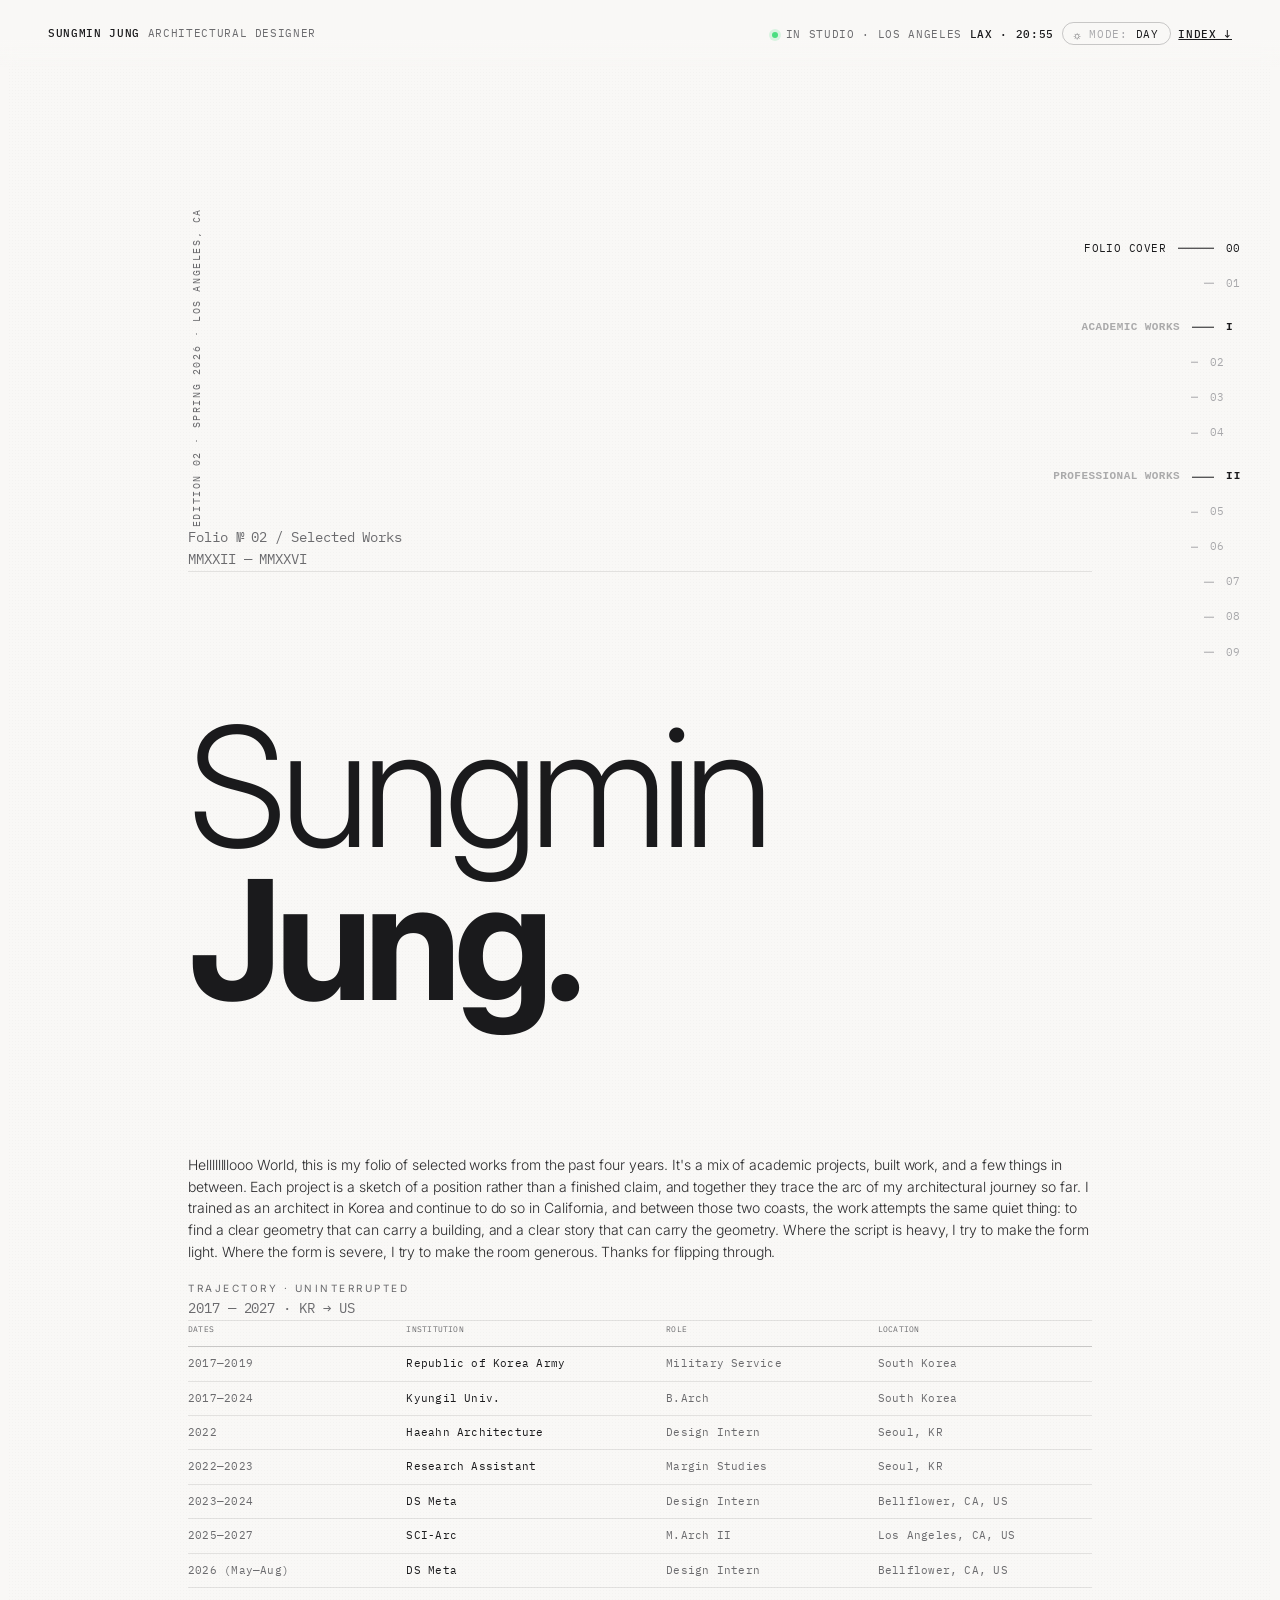
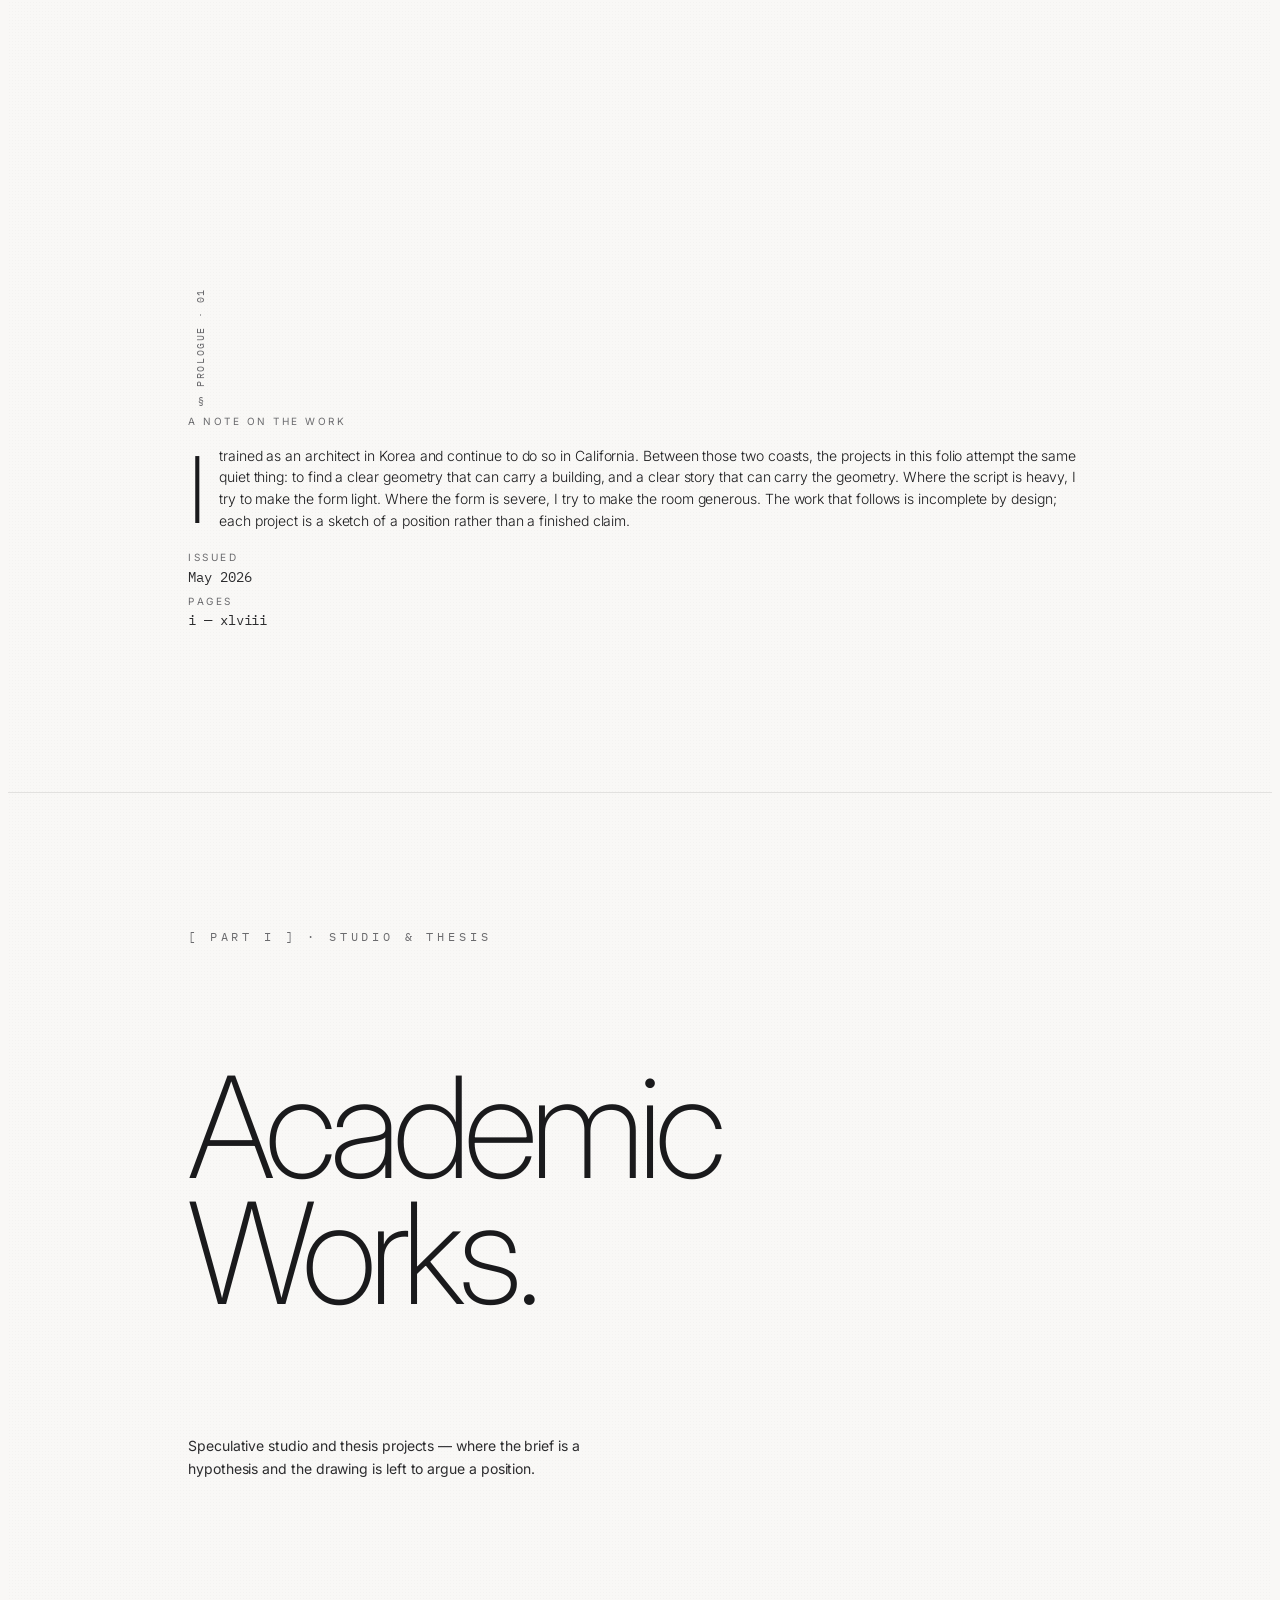
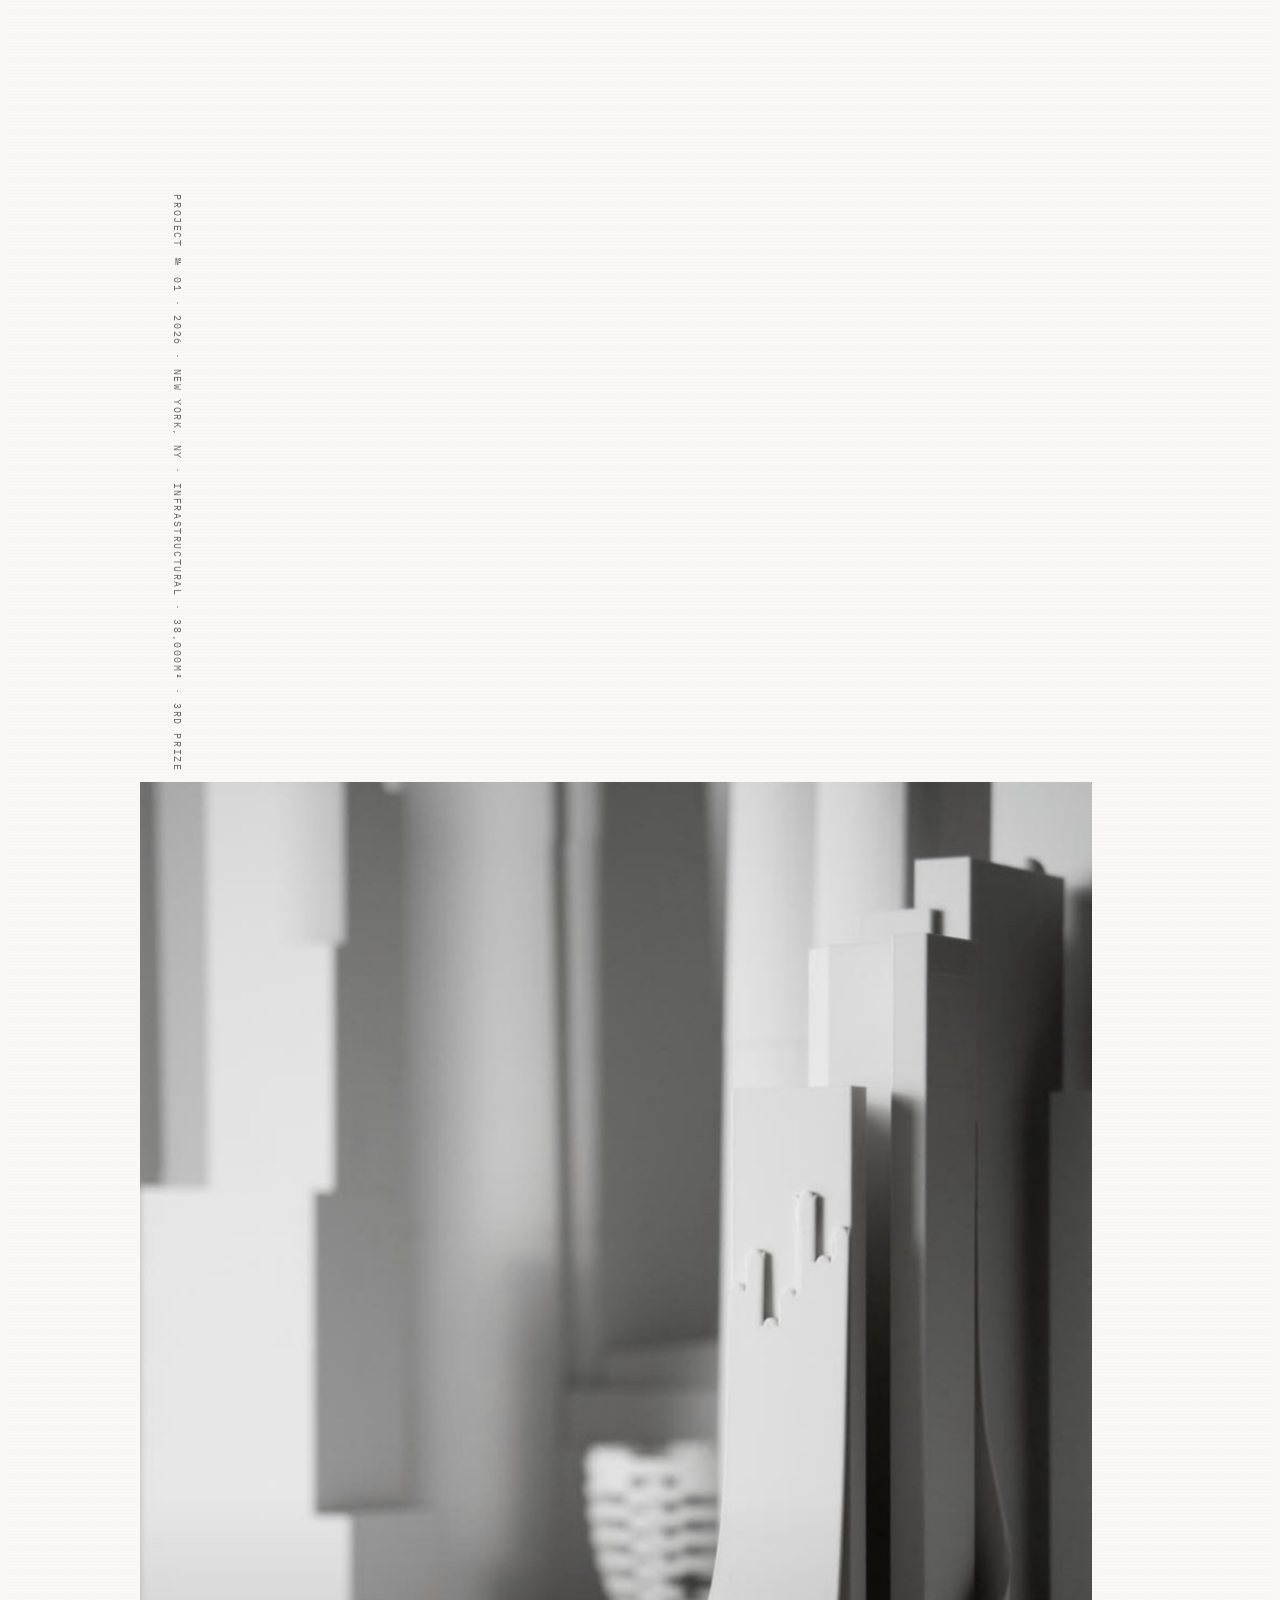
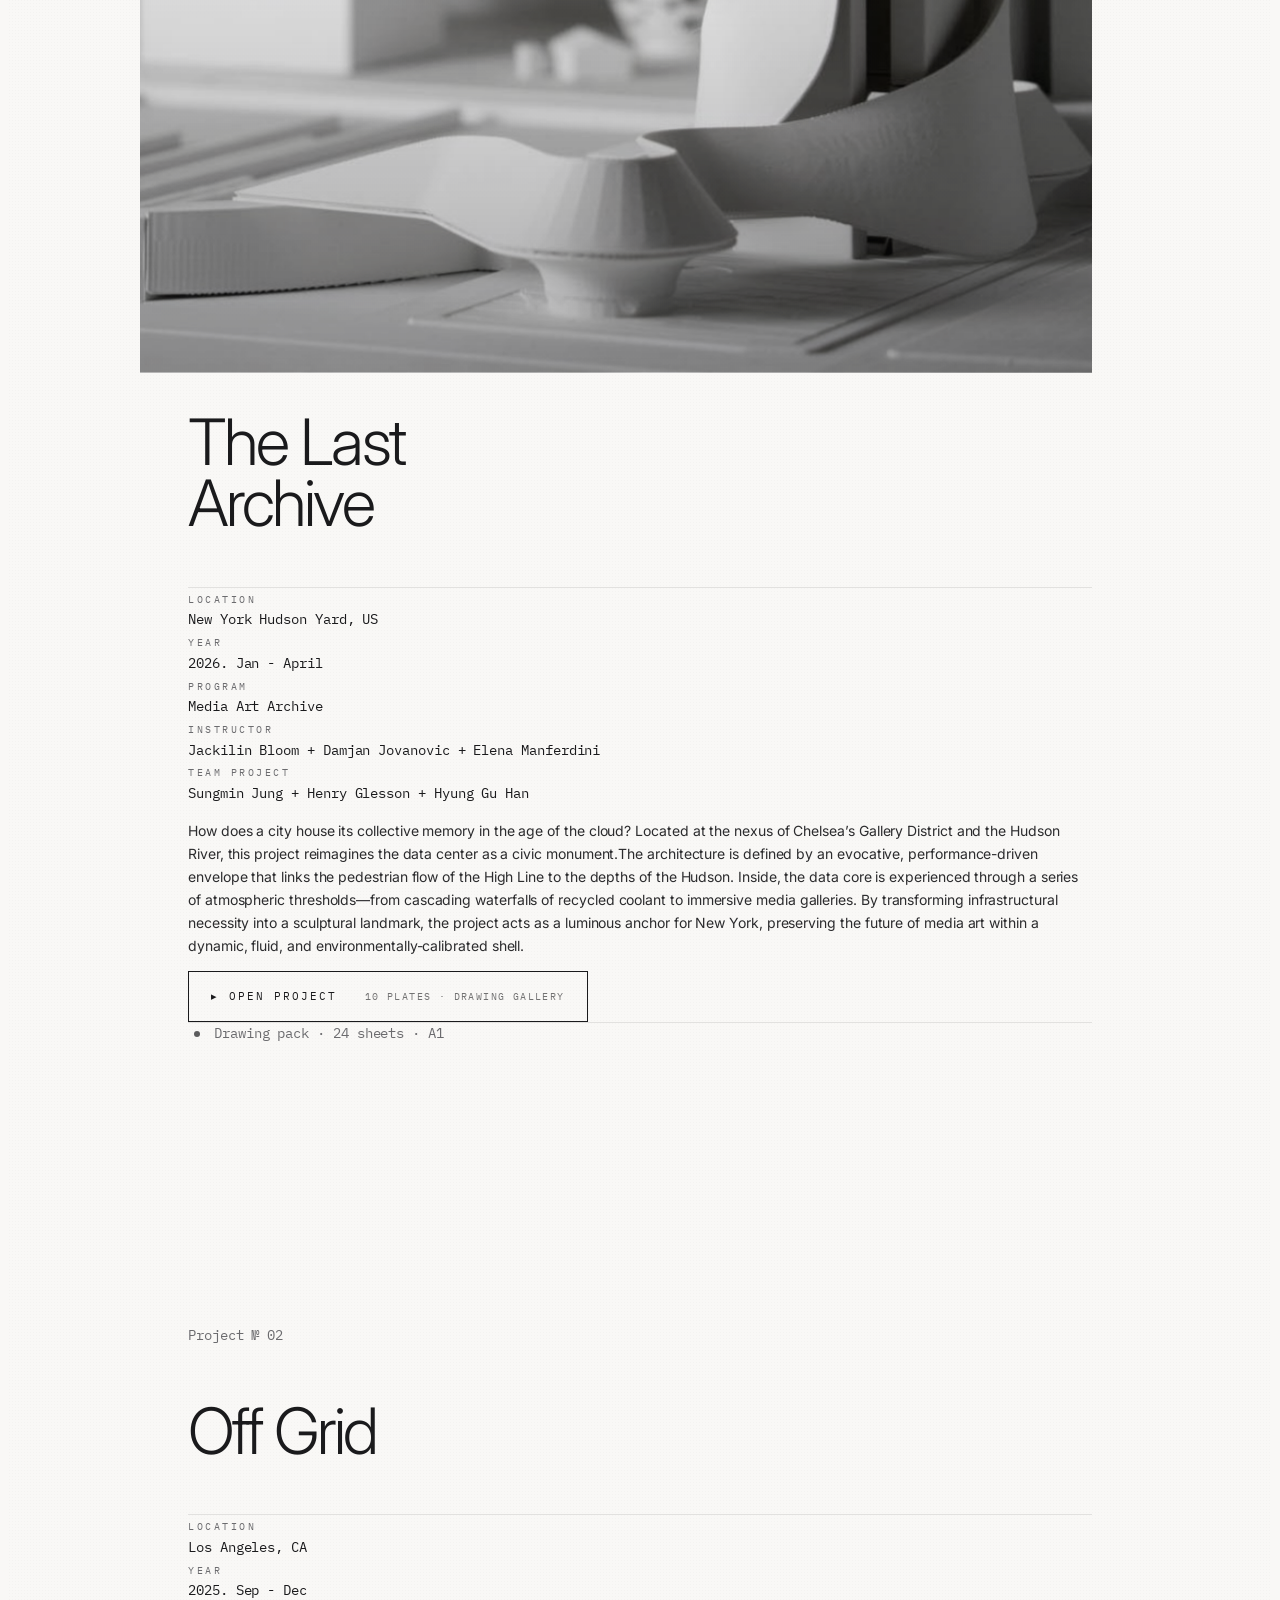
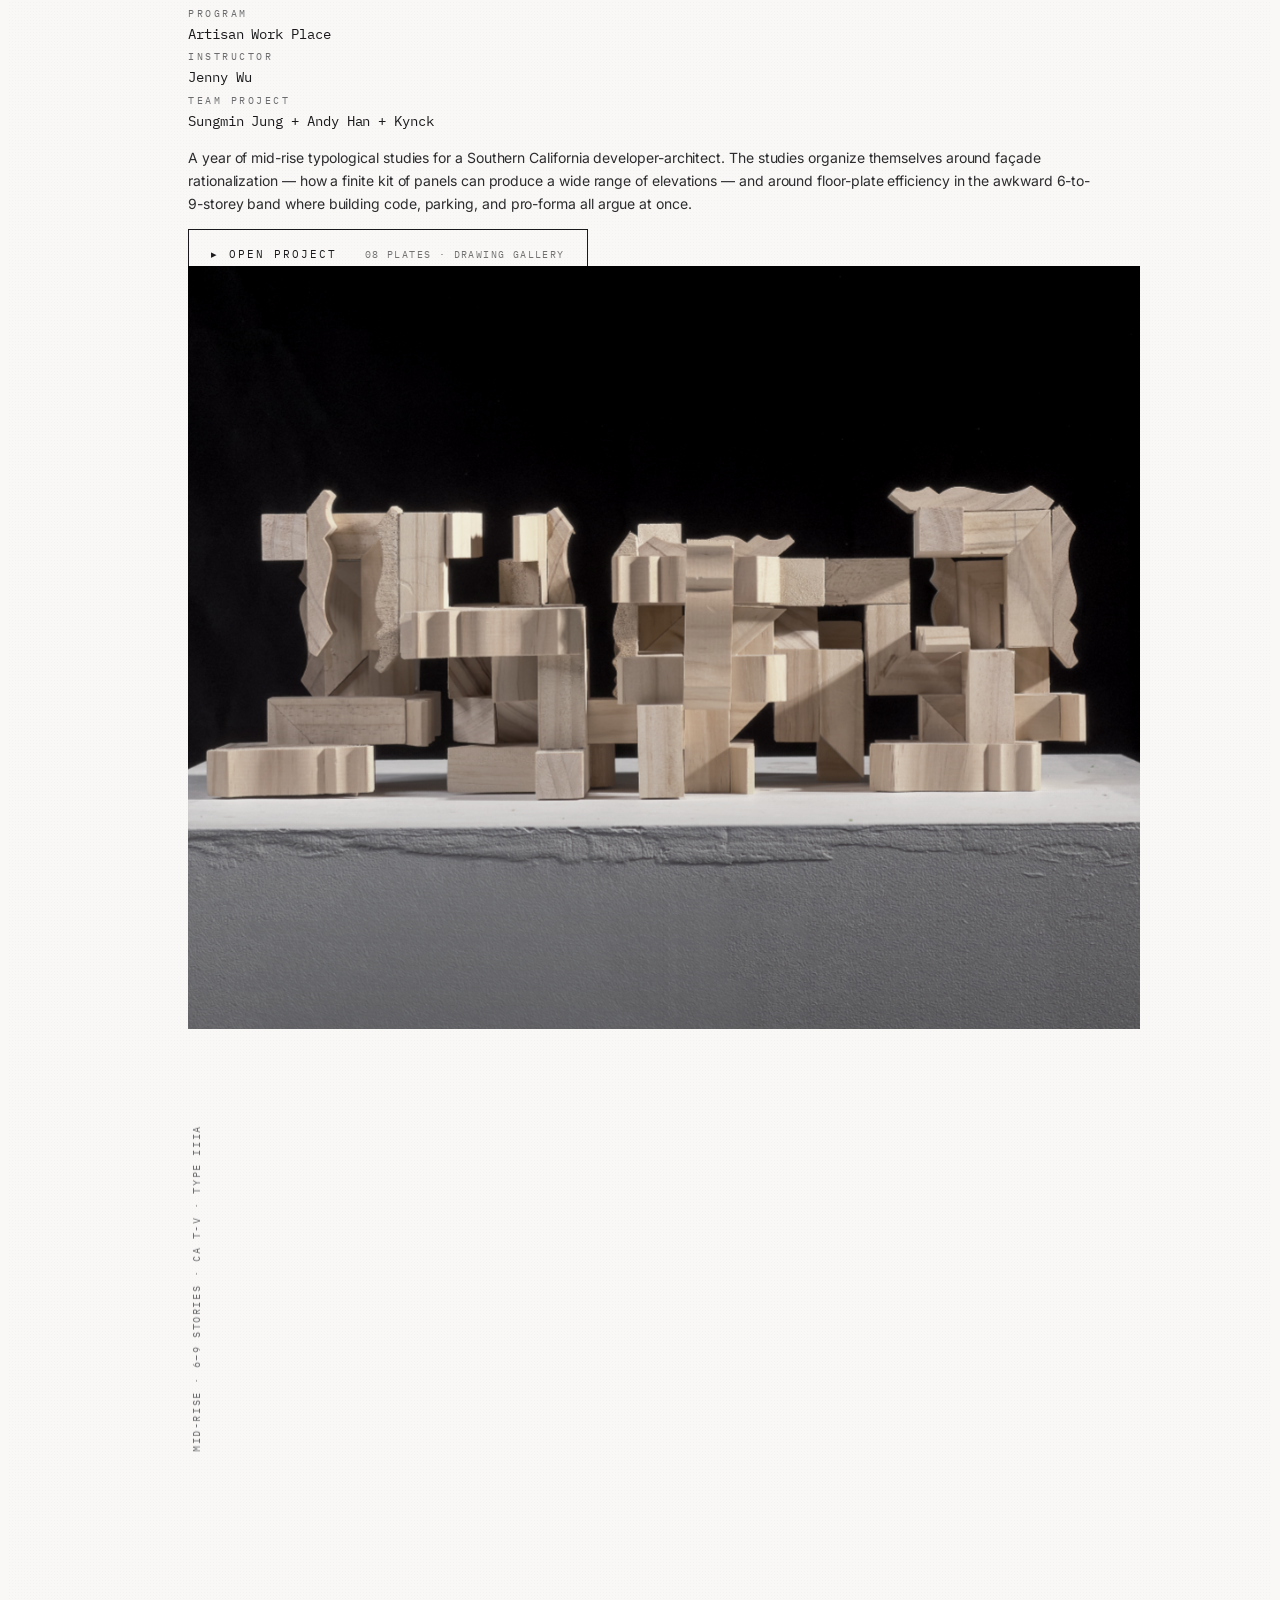
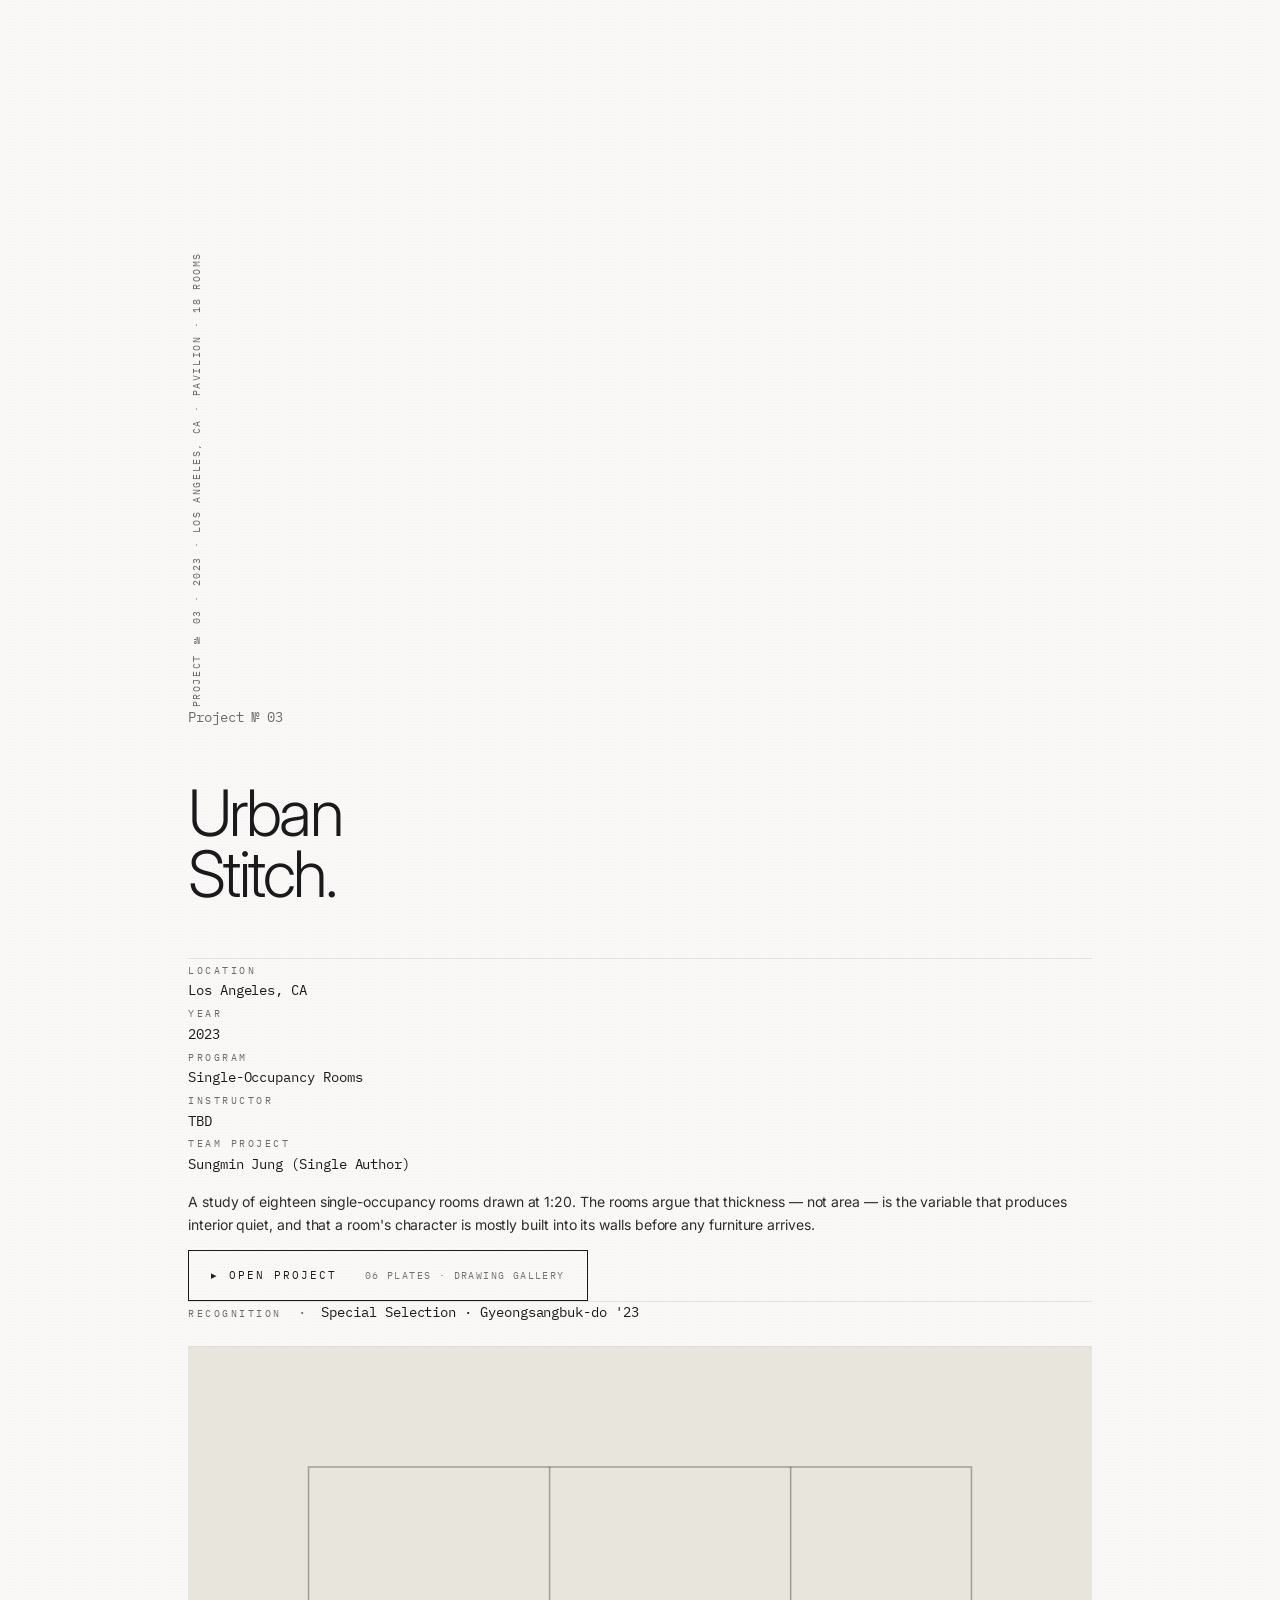
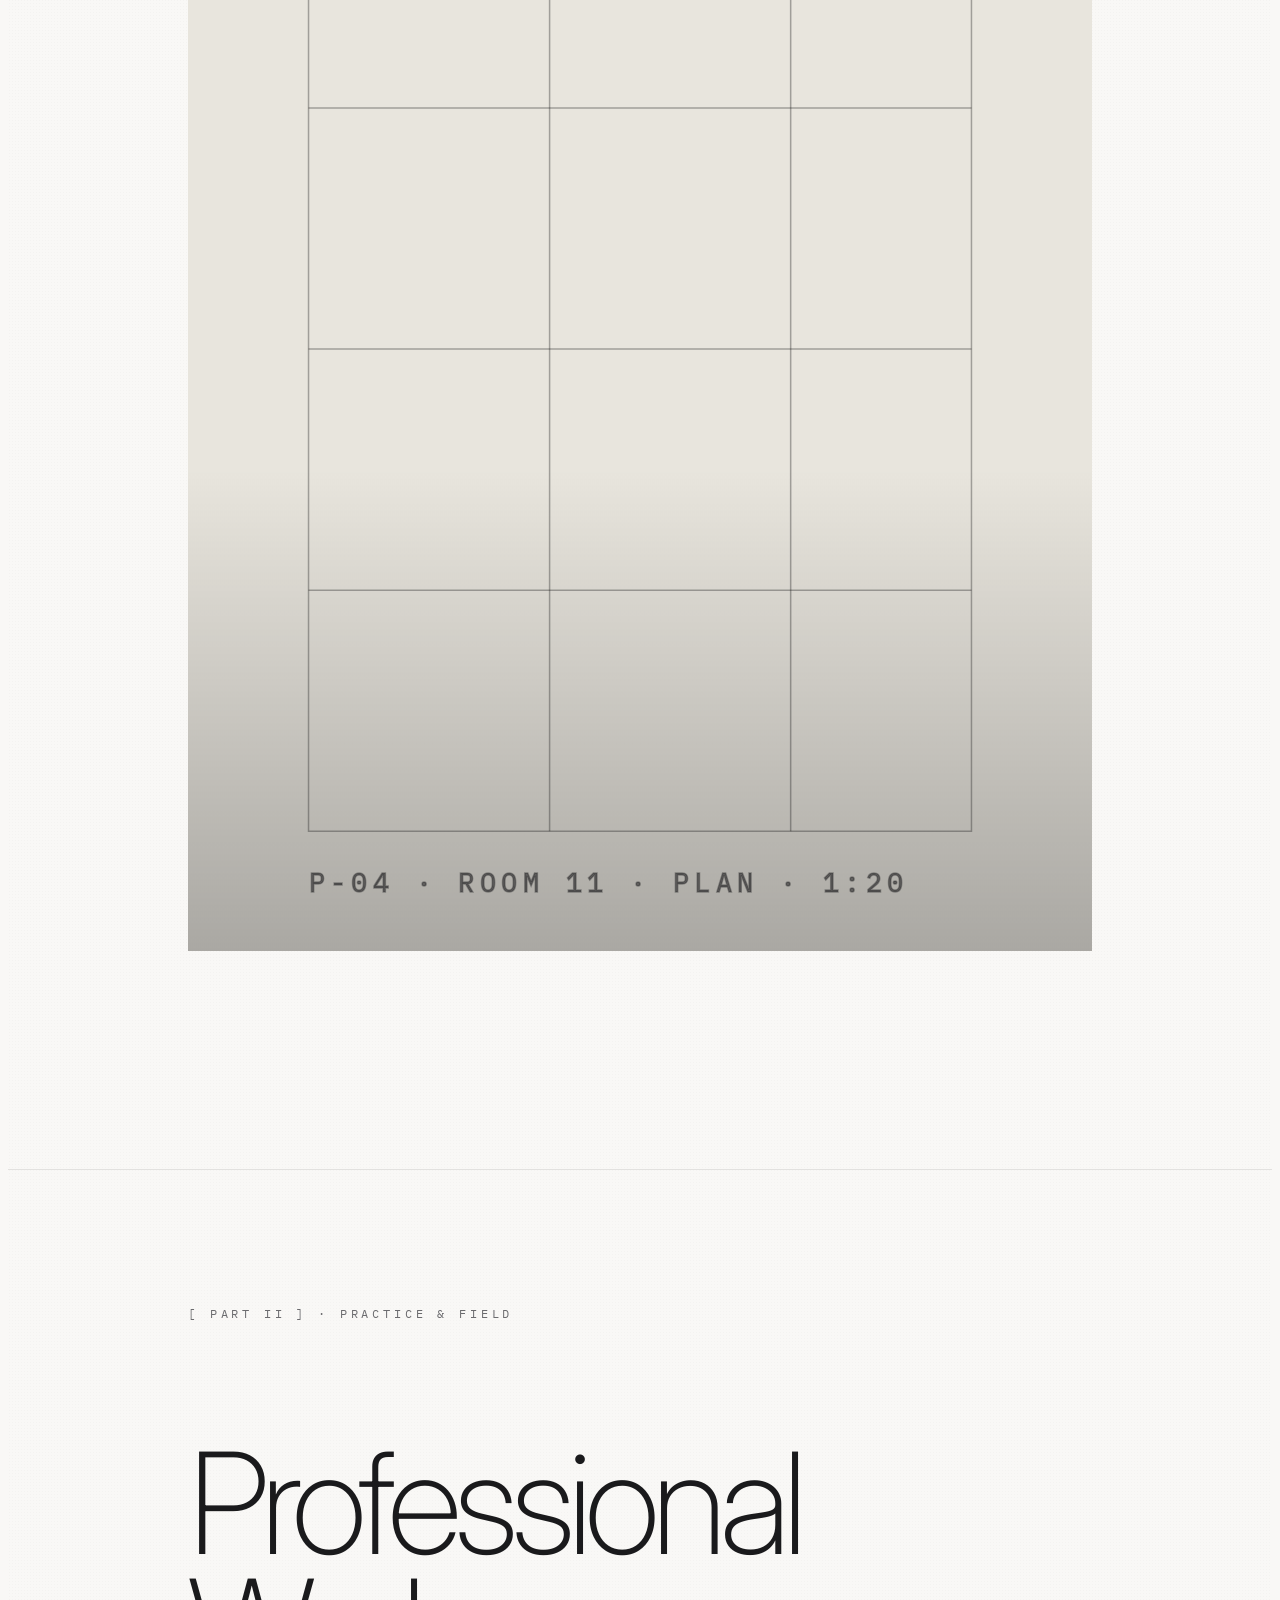
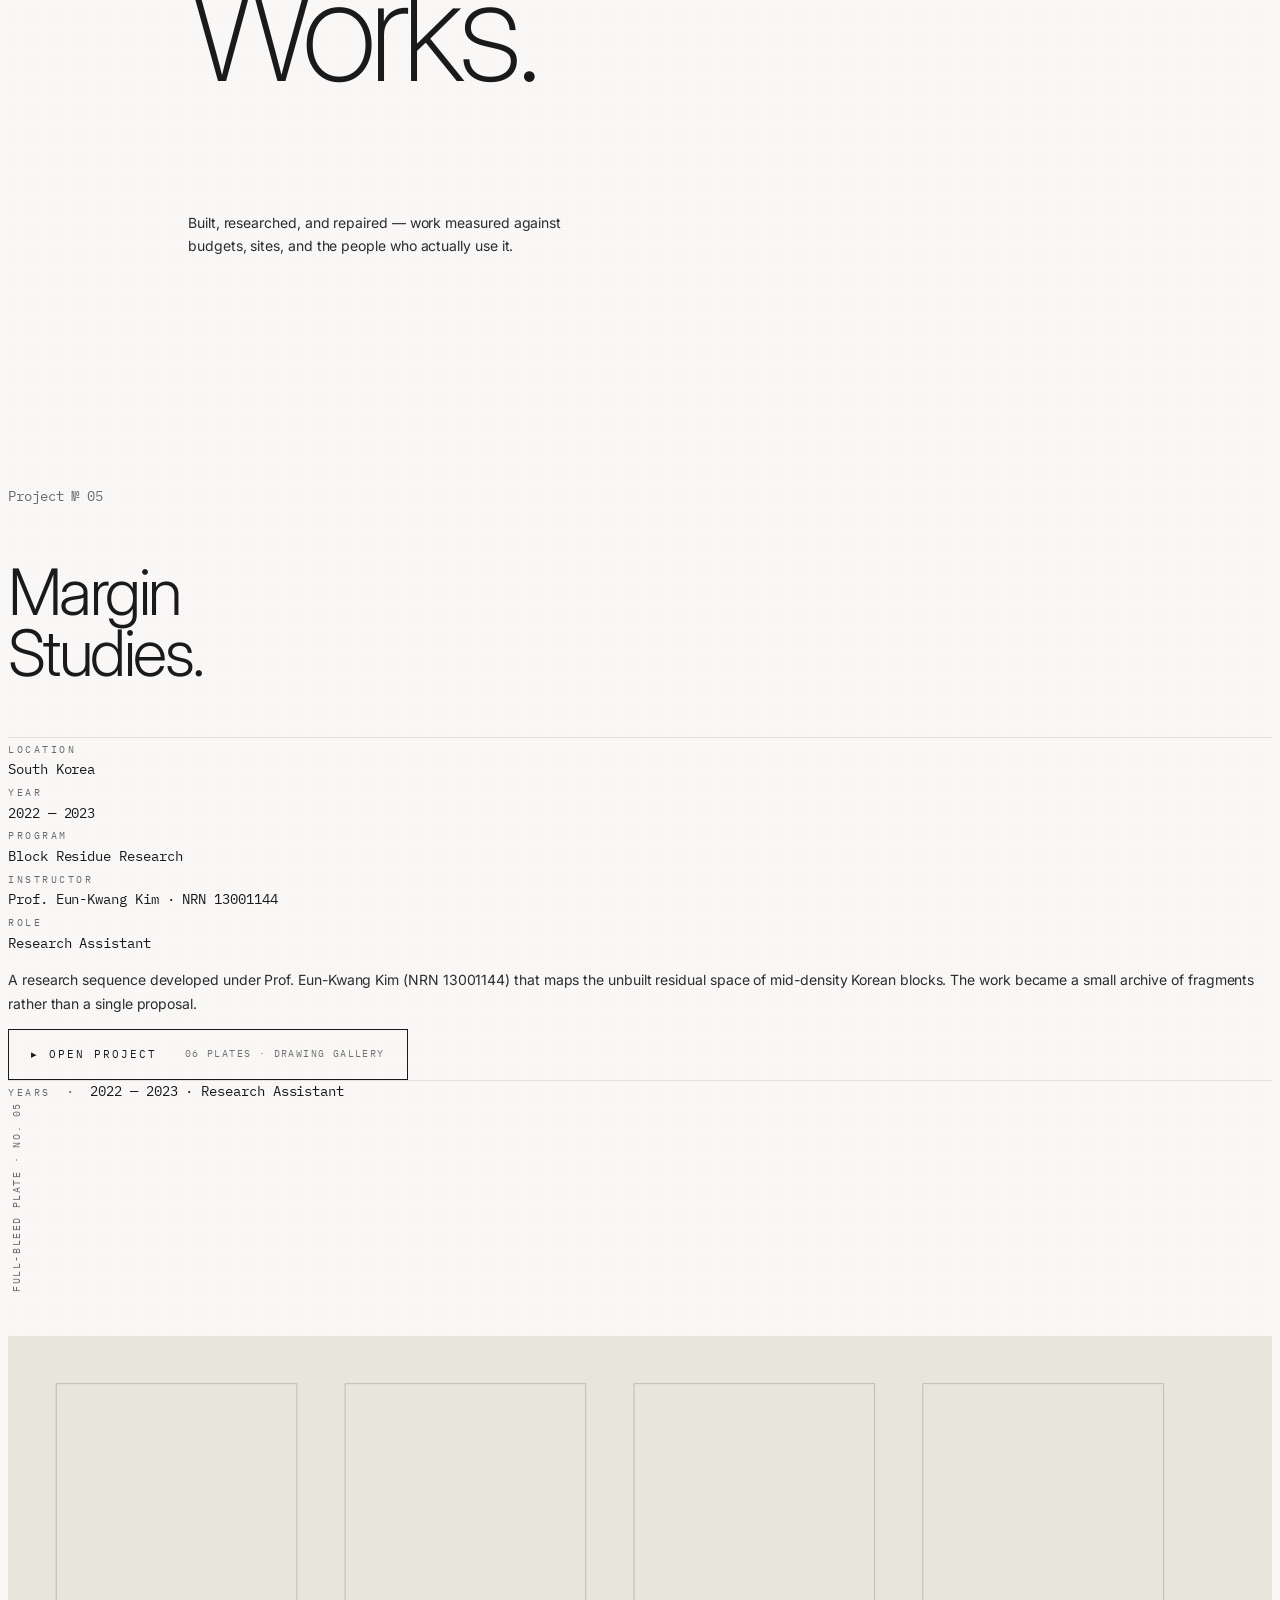
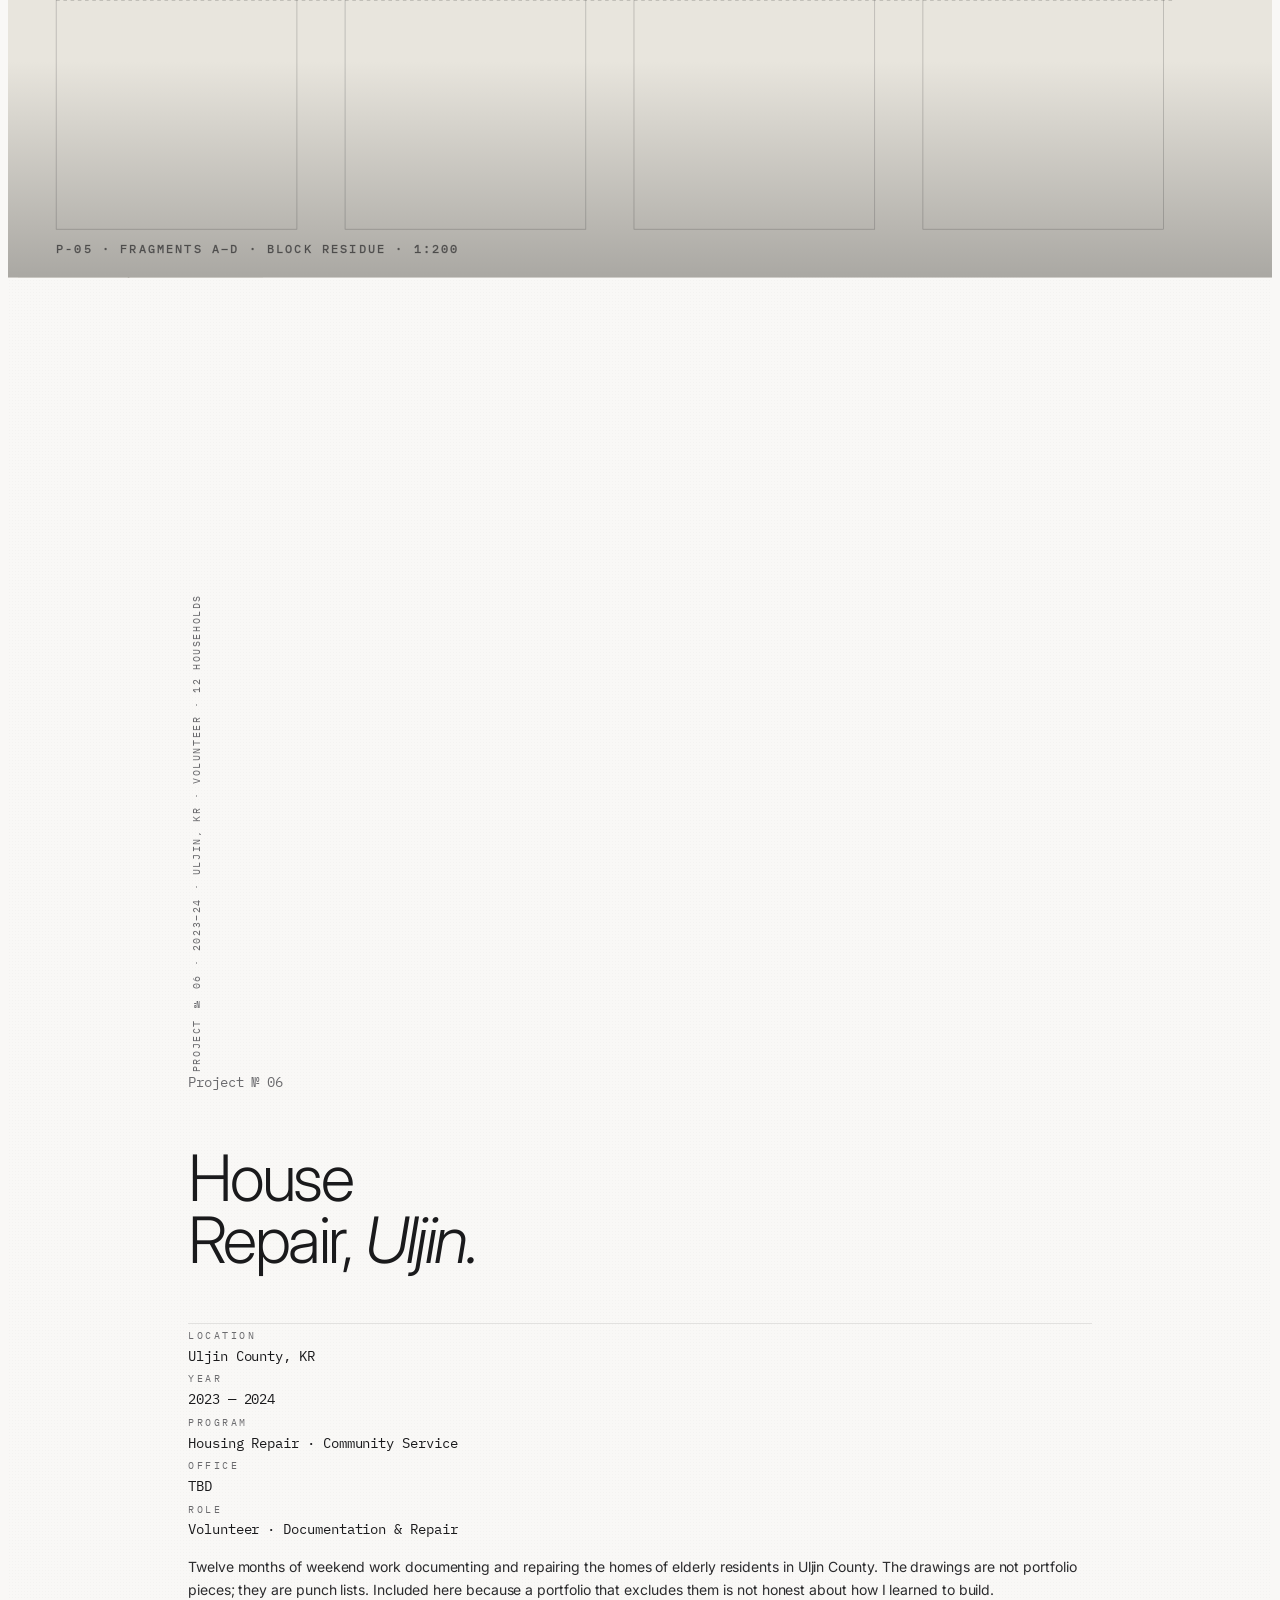
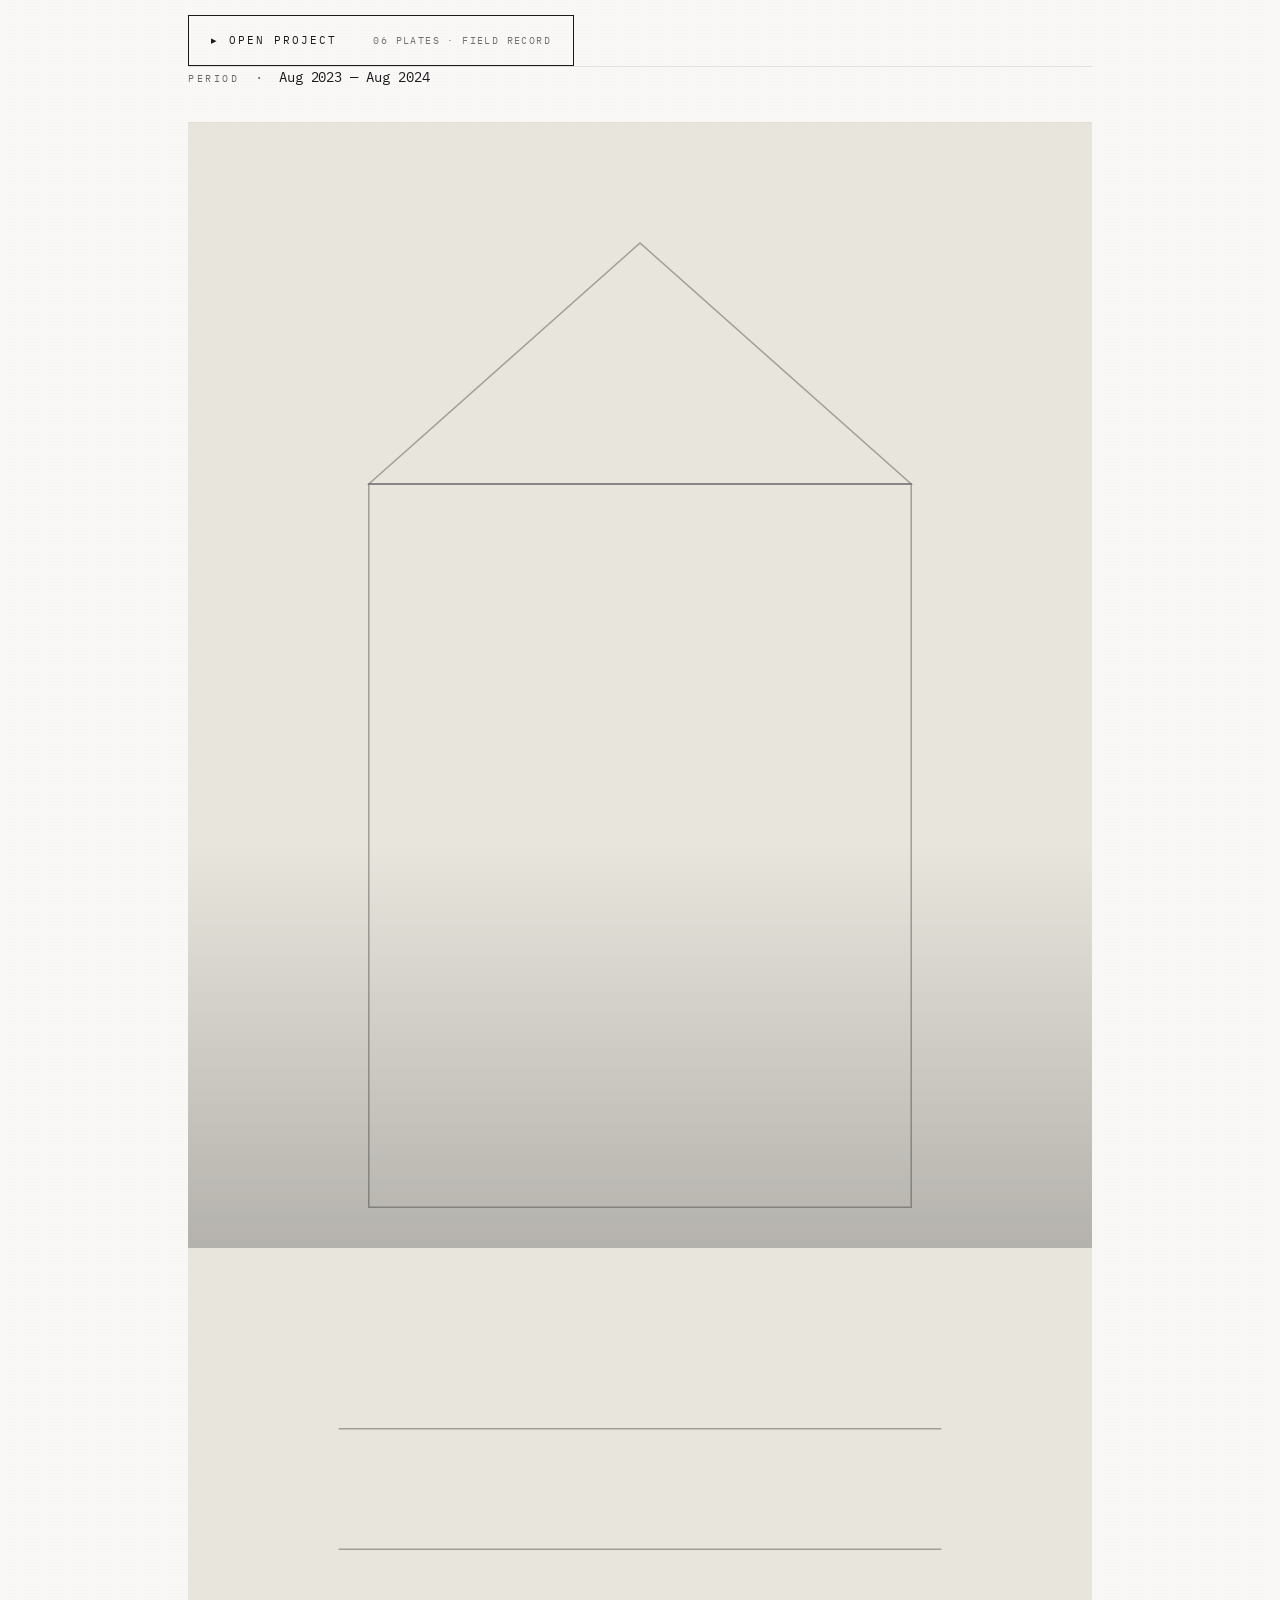
==== commit 02507b64: "Update chapter dividers and scroll interactions" ====
--- a/index.html
+++ b/index.html
@@ -3,7 +3,38 @@
 <head>
 <meta charset="UTF-8" />
 <title>Sungmin Jung — Selected Works, 2022–2026</title>
-<meta name="viewport" content="width=1280" />
+<meta name="viewport" content="width=device-width, initial-scale=1, viewport-fit=cover" />
+
+<!-- SEO + social share -->
+<meta name="description" content="Folio № 02 — the selected architectural works of Sungmin Jung, 2022–2026. Academic studio and professional practice, between South Korea and California." />
+<meta name="author" content="Sungmin Jung" />
+<meta name="theme-color" content="#F9F8F6" media="(prefers-color-scheme: light)" />
+<meta name="theme-color" content="#1A1A1A" media="(prefers-color-scheme: dark)" />
+
+<!-- Open Graph (LinkedIn / KakaoTalk / iMessage preview) -->
+<meta property="og:type" content="website" />
+<meta property="og:title" content="Sungmin Jung — Selected Works, 2022–2026" />
+<meta property="og:description" content="A warm editorial monograph of selected architectural works, between South Korea and California." />
+<meta property="og:image" content="[INSERT_IMAGE_HERE]" />
+<meta property="og:locale" content="en_US" />
+
+<!-- Twitter / X -->
+<meta name="twitter:card" content="summary_large_image" />
+<meta name="twitter:title" content="Sungmin Jung — Selected Works, 2022–2026" />
+<meta name="twitter:description" content="A warm editorial monograph of selected architectural works, between South Korea and California." />
+<meta name="twitter:image" content="[INSERT_IMAGE_HERE]" />
+
+<!-- Favicon — inline SJ monogram (no external file needed) -->
+<link rel="icon" href="data:image/svg+xml,<svg xmlns='http://www.w3.org/2000/svg' viewBox='0 0 64 64'><rect width='64' height='64' fill='%231A1A1C'/><text x='50%25' y='52%25' font-family='Georgia,serif' font-size='30' fill='%23F9F8F6' text-anchor='middle' dominant-baseline='central'>SJ</text></svg>" />
+
+<!-- Apply saved theme before first paint to avoid a flash of the wrong mode -->
+<script>
+  try{
+    if(localStorage.getItem('sj-folio-mode') === 'dark'){
+      document.documentElement.classList.add('dark');
+    }
+  }catch(e){}
+</script>
 
 <!-- Tailwind CDN -->
 <script src="https://cdn.tailwindcss.com"></script>
@@ -31,6 +62,33 @@
     --accent:       #C44A2C;     /* a single warm rust accent for emphasis */
   }
 
+  /* ============================================================
+     DARK THEME — "Screen / Night" mode
+     A warm, charcoal-based dark palette (never pure #000) that keeps
+     the editorial warmth of the paper edition after dusk.
+     ============================================================ */
+  html.dark{
+    --paper:        #1A1A1A;     /* warm near-black ground */
+    --paper-2:      #222222;
+    --paper-3:      #2A2A2A;     /* image / panel ground */
+    --ink:          #F9F8F6;     /* warm paper-white text */
+    --charcoal:     #E8E5DD;
+    --slate:        #A8A8AB;     /* muted captions, metadata */
+    --slate-2:      #6B6B6E;     /* dimmest readable text */
+    --rule:         rgba(249,248,246,0.12);
+    --rule-strong:  rgba(249,248,246,0.24);
+    --accent:       #E2583E;     /* brighter rust for dark contrast */
+  }
+  /* invert the subtle paper grain so it reads as a faint light tooth on dark */
+  html.dark body{
+    background-image:
+      radial-gradient(rgba(249,248,246,0.022) 1px, transparent 1px);
+  }
+  /* the sticky modal header fades to a literal light tint by default; rebase it on dark */
+  html.dark .proj-modal-header{
+    background: linear-gradient(to bottom, var(--paper) 70%, rgba(26,26,26,0.7));
+  }
+
   /* base */
   html,body{
     background: var(--paper);
@@ -42,6 +100,8 @@
     letter-spacing: -0.005em;
     overflow-x: hidden;
     -webkit-font-smoothing: antialiased;
+    transition: background-color 0.4s ease, color 0.4s ease;
+    scroll-behavior: smooth;
   }
   body{
     /* very subtle warm paper grain */
@@ -69,18 +129,51 @@
   #loader{
     position: fixed; inset: 0; z-index: 200;
     background: var(--paper);
-    display: flex; align-items: flex-end; justify-content: space-between;
-    padding: 32px 48px;
-    transition: opacity 0.6s ease, transform 0.6s ease;
+    /* cinematic "title card" — text centred both axes */
+    display: flex; align-items: center; justify-content: center;
+    text-align: center;
+    padding: 48px;
+    transition: opacity 0.7s ease, transform 0.7s ease;
   }
   #loader.done{ opacity:0; pointer-events:none; transform: translateY(-2%); }
+
+  /* centred title-card block */
+  #loader .loader-card{
+    display: flex; flex-direction: column; align-items: center;
+    gap: 20px;
+    animation: loaderCardIn 1.2s cubic-bezier(.2,.7,.2,1) both;
+  }
+  #loader .loader-eyebrow{
+    font-family: 'IBM Plex Mono', monospace;
+    font-size: 12px; letter-spacing: 0.30em; text-transform: uppercase;
+    color: var(--slate);
+  }
+  #loader .loader-title{
+    font-family: 'Inter', sans-serif;
+    font-weight: 300;
+    font-size: clamp(56px, 9vw, 132px);
+    line-height: 0.94;
+    letter-spacing: -0.045em;
+    color: var(--ink);
+  }
+  #loader .loader-sub{
+    font-family: 'IBM Plex Mono', monospace;
+    font-size: 12px; letter-spacing: 0.24em; text-transform: uppercase;
+    color: var(--slate);
+  }
+  @keyframes loaderCardIn{
+    from{ opacity: 0; transform: translateY(12px); filter: blur(6px); }
+    to  { opacity: 1; transform: none;            filter: blur(0); }
+  }
+
   #loader .bar{
     position: absolute; bottom: 0; left: 0; right: 0;
     height: 0.5px; background: var(--rule);
   }
   #loader .bar-fill{
     height: 100%; width: 0; background: var(--ink);
-    animation: loadBar 1.1s cubic-bezier(.7,0,.3,1) forwards;
+    /* fill across the dwell so the meter resolves as the card settles */
+    animation: loadBar 1s cubic-bezier(.7,0,.3,1) forwards;
   }
   @keyframes loadBar{ to{ width: 100%; } }
 
@@ -126,6 +219,34 @@
   .spy-item.active{ color: var(--ink); }
   .spy-item.active .tick{ width: 36px; }
   .spy-item.active .label{ opacity: 1; max-width: 220px; }
+
+  /* --- chapter grouping: rail reads as a two-part table of contents --- */
+  .spy-item.spy-chapter{
+    padding-top: 18px;            /* extra air above each chapter heading */
+    color: var(--slate);
+  }
+  .spy-item.spy-chapter .num{
+    font-weight: 600;
+    letter-spacing: 0.10em;
+    color: var(--ink);
+  }
+  .spy-item.spy-chapter .tick{
+    width: 22px;                  /* heavier mark than a project tick */
+    background: var(--ink);
+  }
+  /* chapter label stays faintly visible so the structure is always legible */
+  .spy-item.spy-chapter .label{
+    opacity: 0.55;
+    max-width: 220px;
+    font-weight: 600;
+  }
+  .spy-item.spy-chapter.active{ color: var(--ink); }
+  .spy-item.spy-chapter.active .label{ opacity: 1; }
+
+  /* child projects indent inward from the rail edge */
+  .spy-item.spy-child{ margin-right: 16px; }
+  .spy-item.spy-child .tick{ width: 7px; }
+  .spy-item.spy-child.active .tick{ width: 28px; }
 
   /* ============================================================
      TOP BAR
@@ -150,6 +271,33 @@
     vertical-align: middle;
   }
 
+  /* mode toggle — reads as another instrument on the masthead status line */
+  .mode-toggle{
+    display: inline-flex; align-items: center; gap: 8px;
+    padding: 5px 11px 4px;
+    font-family: 'IBM Plex Mono', monospace;
+    font-size: 11px;
+    letter-spacing: 0.06em;
+    text-transform: uppercase;
+    color: var(--slate);
+    background: transparent;
+    border: 0.5px solid var(--rule-strong);
+    border-radius: 999px;
+    cursor: pointer;
+    line-height: 1;
+    transition: color 0.3s ease, border-color 0.3s ease;
+  }
+  .mode-toggle:hover{ color: var(--ink); border-color: var(--ink); }
+  .mode-toggle .mode-key{ color: var(--slate-2); }
+  .mode-toggle .mode-label{ color: var(--ink); }
+  .mode-toggle .mode-glyph{
+    font-size: 12px; line-height: 1;
+    transform: translateY(0.5px);
+    transition: transform 0.5s cubic-bezier(.2,.7,.2,1);
+  }
+  .mode-toggle:hover .mode-glyph{ transform: translateY(0.5px) rotate(40deg); }
+  .mode-toggle:focus-visible{ outline: 0.5px solid var(--accent); outline-offset: 3px; }
+
   /* ============================================================
      VERTICAL MARGIN ANNOTATIONS
      ============================================================ */
@@ -173,12 +321,14 @@
     background: var(--paper-3);
   }
   .lens::after{
-    /* paper texture overlay that slowly burns off on hover */
+    /* a restrained DARK vignette + base shadow — never washes the image white.
+       It honours raw wood models & dark renders, and lifts only slightly on hover
+       so captions / view-tabs stay legible without bleaching the plate. */
     content: '';
     position: absolute; inset: 0;
     background:
-      radial-gradient(circle at 50% 50%, rgba(249,248,246,0) 30%, rgba(249,248,246,0.55) 100%),
-      linear-gradient(to bottom, rgba(249,248,246,0.18), rgba(249,248,246,0.08));
+      linear-gradient(to top, rgba(26,26,28,0.30) 0%, rgba(26,26,28,0) 40%),
+      radial-gradient(125% 125% at 50% 48%, rgba(26,26,28,0) 60%, rgba(26,26,28,0.18) 100%);
     pointer-events: none;
     transition: opacity 0.9s cubic-bezier(.2,.7,.2,1);
     opacity: 1;
@@ -187,14 +337,17 @@
     width: 100%; height: 100%;
     object-fit: cover;
     object-position: center;
-    filter: saturate(0.55) contrast(0.92) brightness(1.02);
-    transform: scale(1.04);
+    /* DEFAULT: a sophisticated near-grayscale at full luminosity (no whitening),
+       with a touch of extra contrast to keep physical textures crisp. */
+    filter: grayscale(0.62) contrast(1.04) brightness(0.97) saturate(0.9);
+    transform: scale(1.045);
     transition: filter 1.1s cubic-bezier(.2,.7,.2,1), transform 1.4s cubic-bezier(.2,.7,.2,1);
     will-change: transform, filter;
   }
-  .lens:hover::after{ opacity: 0; }
+  /* HOVER: bloom into full, vibrant colour with a gentle contrast pop + settle. */
+  .lens:hover::after{ opacity: 0.4; }
   .lens:hover img{
-    filter: saturate(1) contrast(1) brightness(1);
+    filter: grayscale(0) contrast(1.05) brightness(1) saturate(1.04);
     transform: scale(1.0);
   }
 
@@ -319,6 +472,68 @@
     font-variant: all-small-caps;
     letter-spacing: 0.18em;
     color: var(--slate);
+  }
+
+  /* ============================================================
+     HERO TRAJECTORY — typographic timeline (monograph appendix)
+     Strictly 4-column tabular type: Dates | Institution | Role | Location.
+     No graphical timeline (no connector lines, no dots) — alignment only.
+     ============================================================ */
+  .trajectory{ display: block; }
+  .trajectory-row{
+    display: grid;
+    grid-template-columns: 1.45fr 1.75fr 1.4fr 1.55fr;
+    gap: 18px;
+    align-items: baseline;
+    padding: 9px 0;
+    border-bottom: 0.5px solid var(--rule);
+    font-family: 'IBM Plex Mono', monospace;
+    font-size: 11px;
+    letter-spacing: 0.02em;
+    line-height: 1.4;
+    color: var(--slate);
+  }
+  .trajectory-head{
+    padding: 0 0 10px;
+    border-bottom: 0.5px solid var(--rule-strong);
+  }
+  .trajectory-row .t-date{ color: var(--slate); white-space: nowrap; }
+  .trajectory-row .t-inst{ color: var(--ink); }
+
+  /* ============================================================
+     CHAPTER DIVIDER — editorial half-title page between chapters
+     Full-bleed sibling of the project sections (breaks all column
+     constraints). Left-axis aligned to echo the monograph margin.
+     ============================================================ */
+  .chapter-divider{
+    width: 100%;
+    box-sizing: border-box;
+    padding: 15vh 180px;            /* massive vertical air = a felt pause */
+    border-top: 0.5px solid var(--rule);
+  }
+  .chapter-divider .chapter-eyebrow{
+    display: block;
+    font-family: 'IBM Plex Mono', monospace;
+    font-size: 12px;
+    letter-spacing: 0.32em;
+    text-transform: uppercase;
+    color: var(--slate);
+    margin-bottom: 30px;
+  }
+  .chapter-divider .chapter-title{
+    font-family: 'Inter', sans-serif;
+    font-weight: 200;
+    font-size: clamp(72px, 11vw, 168px);
+    line-height: 0.90;
+    letter-spacing: -0.05em;
+    color: var(--ink);
+  }
+  .chapter-divider .chapter-note{
+    margin-top: 34px;
+    max-width: 44ch;
+    font-size: 14px;
+    line-height: 1.65;
+    color: var(--charcoal);
   }
 
   /* edge bleed image */
@@ -401,7 +616,9 @@
 
   .proj-modal-panel{
     position: absolute; right: 0; top: 0; bottom: 0;
-    width: min(88vw, 1320px);
+    /* ~69% on every wide screen (≈1320px @ 1080p, ≈1766px @ 1440p),
+       capped at 1800px so true ultrawide keeps a strong left matte. */
+    width: min(69vw, 1800px);
     background: var(--paper);
     transform: translateX(100%);
     transition: transform 0.75s cubic-bezier(.2,.7,.2,1);
@@ -585,6 +802,161 @@
     transition: color 0.3s ease;
   }
   .proj-modal-close-secondary:hover{ color: var(--accent); }
+
+  /* ============================================================
+     LIGHTBOX — full-screen "detail inspector" for gallery plates
+     Sits above the project modal (z 100) and loader (z 200).
+     ============================================================ */
+  /* any real image dropped into a gallery plate becomes zoomable */
+  .proj-modal-panel .plate-frame img,
+  .proj-modal-panel img{ cursor: zoom-in; }
+
+  .lightbox{
+    position: fixed; inset: 0; z-index: 300;
+    display: flex; align-items: center; justify-content: center;
+    background: #000;                       /* pure black, per spec */
+    opacity: 0; visibility: hidden;
+    transition: opacity 0.4s ease, visibility 0.4s ease;
+    cursor: zoom-out;                        /* click the matte to dismiss */
+  }
+  .lightbox.open{ opacity: 1; visibility: visible; }
+
+  .lightbox img{
+    max-width: 96vw; max-height: 92vh;
+    width: auto; height: auto;
+    object-fit: contain;
+    transform: scale(0.985);
+    transition: transform 0.45s cubic-bezier(.2,.7,.2,1);
+    box-shadow: 0 30px 90px rgba(0,0,0,0.6);
+    cursor: default;                         /* image area itself is inert */
+  }
+  .lightbox.open img{ transform: scale(1); }
+
+  .lightbox-close{
+    position: fixed; top: 24px; right: 28px;
+    display: inline-flex; align-items: center; gap: 12px;
+    padding: 10px 16px;
+    font-family: 'IBM Plex Mono', monospace;
+    font-size: 11px; letter-spacing: 0.18em; text-transform: uppercase;
+    color: #F9F8F6; background: transparent;
+    border: 0.5px solid rgba(249,248,246,0.40);
+    cursor: pointer;
+    transition: border-color 0.3s ease, color 0.3s ease;
+  }
+  .lightbox-close:hover{ border-color: #F9F8F6; }
+  .lightbox-close .x{ font-size: 13px; line-height: 1; }
+
+  .lightbox-caption{
+    position: fixed; bottom: 22px; left: 0; right: 0;
+    text-align: center;
+    font-family: 'IBM Plex Mono', monospace;
+    font-size: 11px; letter-spacing: 0.16em; text-transform: uppercase;
+    color: rgba(249,248,246,0.6);
+    pointer-events: none;
+  }
+
+  /* ============================================================
+     GALLERY IMAGE PIPELINE — lazy-load + blur-up progressive reveal
+     A real <img.plate-img> overlays the watermark; while it decodes a
+     skeleton shimmer shows; on load it resolves from blurred → sharp.
+     Invalid/placeholder paths fail gracefully back to the watermark.
+     ============================================================ */
+  .plate-frame img.plate-img{
+    position: absolute; inset: 0; z-index: 1;
+    width: 100%; height: 100%;
+    object-fit: cover; object-position: center;
+    opacity: 0;
+    filter: blur(14px);
+    transform: scale(1.06);
+    transition: opacity 0.7s ease,
+                filter 0.9s cubic-bezier(.2,.7,.2,1),
+                transform 1.1s cubic-bezier(.2,.7,.2,1);
+  }
+  .plate-frame img.plate-img.is-loaded{
+    opacity: 1; filter: blur(0); transform: scale(1);
+  }
+  /* skeleton placeholder while the plate image is in flight */
+  .plate-frame.is-loading::before{
+    content: '';
+    position: absolute; inset: 0; z-index: 0;
+    background: linear-gradient(100deg,
+      var(--paper-3) 0%, var(--paper-2) 45%, var(--paper-3) 80%);
+    background-size: 220% 100%;
+  }
+  /* only animate the shimmer while a modal is actually open (saves CPU) */
+  .proj-modal.open .plate-frame.is-loading::before{
+    animation: plateShimmer 1.4s ease-in-out infinite;
+  }
+  @keyframes plateShimmer{
+    from{ background-position: 160% 0; }
+    to  { background-position: -60% 0; }
+  }
+
+  /* ============================================================
+     MOBILE / TABLET LAYER — single additive override pass.
+     Desktop styles above are untouched; everything here is scoped
+     to <= 820px. Goal: nothing breaks, everything stays readable.
+     ============================================================ */
+  @media (max-width: 820px){
+
+    /* --- global rhythm: kill the huge fixed side padding --- */
+    .section{
+      padding-left: 20px !important;
+      padding-right: 20px !important;
+      padding-top: 76px !important;
+      padding-bottom: 76px !important;
+    }
+    #hero{ padding-top: 116px !important; padding-bottom: 56px !important; }
+
+    /* collapse EVERY 12-col grid to a single stacked column */
+    .grid.grid-cols-12{ grid-template-columns: 1fr !important; gap: 28px !important; }
+    [class*="col-span-"], [class*="col-start-"]{ grid-column: auto !important; }
+    .grid-cols-4{ grid-template-columns: 1fr 1fr !important; }
+
+    /* hide desktop-only furniture that clutters a phone */
+    #scrollspy{ display: none !important; }
+    .annotate-v{ display: none !important; }
+    .bleed-left{ margin-left: 0 !important; }
+    .bleed-right{ margin-right: 0 !important; }
+
+    /* --- top bar: keep only identity + mode toggle + index --- */
+    .topbar{ padding: 13px 16px !important; }
+    .topbar .gap-10{ gap: 14px !important; }
+    #clock{ display: none !important; }
+    .topbar span:has(> .dot){ display: none !important; }
+    .mode-toggle .mode-key{ display: none !important; }
+
+    /* --- tame the oversized display type (inline styles → need !important) --- */
+    #hero h1{ font-size: clamp(56px, 16vw, 92px) !important; line-height: 0.95 !important; }
+    .section h2[style]{ font-size: clamp(38px, 10vw, 58px) !important; }
+    .chapter-divider .chapter-title{ font-size: clamp(48px, 13vw, 72px) !important; }
+    .chapter-divider{ padding: 9vh 20px !important; }
+    footer .whitespace-nowrap{ font-size: 46px !important; }
+
+    /* --- hero typographic timeline: 2-up wrap instead of 4 columns --- */
+    .trajectory-row{ grid-template-columns: 1fr 1fr !important; gap: 4px 14px !important; }
+
+    /* --- index / appendix: keep the dense table, make it swipeable --- */
+    #index-archive .col-span-10{ overflow-x: auto; -webkit-overflow-scrolling: touch; }
+    #index-archive .idx-head,
+    #index-archive .idx-row{ min-width: 560px; }
+
+    /* --- project gallery modal: full-width sheet, tighter padding --- */
+    .proj-modal-panel{ width: 100% !important; }
+    .proj-modal-header{ padding: 16px 20px !important; }
+    .proj-modal-body{ padding: 40px 20px 56px !important; }
+    .proj-modal-lede{ margin-bottom: 56px !important; }
+    .proj-modal-lede p{ font-size: 15px !important; }
+    .plate-section{ margin-bottom: 56px !important; }
+    .plate-section-header{ grid-template-columns: 1fr !important; gap: 8px !important; }
+    .plate-section-count{ text-align: left !important; }
+    .plate-grid{ grid-template-columns: 1fr !important; gap: 20px !important; }
+    .plate-wide{ grid-column: auto !important; }
+    .plate-section-title{ font-size: 26px !important; }
+
+    /* full-bleed Margin Studies section uses its own inner padding utilities */
+    #proj-4 > div{ padding-left: 20px !important; padding-right: 20px !important; }
+  }
 </style>
 </head>
 
@@ -594,13 +966,10 @@
      LOADER
      ============================================================ -->
 <div id="loader">
-  <div class="font-mono text-[11px] tracking-[0.18em] uppercase" style="color:var(--slate)">
-    <div>Sungmin Jung</div>
-    <div style="color:var(--ink)">Selected Works, 2024–2026</div>
-  </div>
-  <div class="font-mono text-[11px] tracking-[0.18em] uppercase" style="color:var(--slate)">
-    <div class="text-right">Edition 02</div>
-    <div class="text-right" style="color:var(--ink)">Loading folio…</div>
+  <div class="loader-card">
+    <div class="loader-eyebrow">Edition 02 · Folio of Selected Works</div>
+    <div class="loader-title">Sungmin&nbsp;Jung</div>
+    <div class="loader-sub">Selected Works · 2022 — 2026</div>
   </div>
   <div class="bar"><div class="bar-fill"></div></div>
 </div>
@@ -616,6 +985,12 @@
   <div class="flex items-center gap-10">
     <span><span class="dot"></span>In studio · Los Angeles</span>
     <span class="ident" id="clock">—</span>
+    <button id="mode-toggle" class="mode-toggle" type="button" aria-pressed="false"
+            aria-label="Toggle day or night mode" title="Toggle day / night edition">
+      <span class="mode-glyph" aria-hidden="true">☼</span>
+      <span class="mode-key">Mode:</span>
+      <span class="mode-label">Day</span>
+    </button>
     <a href="#contact" class="ident under">Index ↓</a>
   </div>
 </header>
@@ -630,26 +1005,38 @@
   <a class="spy-item" data-target="prologue">
     <span class="num">01</span><span class="tick"></span><span class="label">Prologue</span>
   </a>
-  <a class="spy-item" data-target="proj-1">
+  <!-- Part I — Academic -->
+  <a class="spy-item spy-chapter" data-target="chapter-academic">
+    <span class="num">I</span><span class="tick"></span><span class="label">Academic Works</span>
+  </a>
+  <a class="spy-item spy-child" data-target="proj-1">
     <span class="num">02</span><span class="tick"></span><span class="label">The Last Archive</span>
   </a>
-  <a class="spy-item" data-target="proj-2">
+  <a class="spy-item spy-child" data-target="proj-2">
     <span class="num">03</span><span class="tick"></span><span class="label">Off Grid</span>
   </a>
-  <a class="spy-item" data-target="proj-3">
+  <a class="spy-item spy-child" data-target="proj-3">
     <span class="num">04</span><span class="tick"></span><span class="label">Urban Stitch</span>
   </a>
-  <a class="spy-item" data-target="proj-4">
+
+  <!-- Part II — Professional -->
+  <a class="spy-item spy-chapter" data-target="chapter-professional">
+    <span class="num">II</span><span class="tick"></span><span class="label">Professional Works</span>
+  </a>
+  <a class="spy-item spy-child" data-target="proj-4">
     <span class="num">05</span><span class="tick"></span><span class="label">Margin Studies</span>
   </a>
-  <a class="spy-item" data-target="proj-5">
+  <a class="spy-item spy-child" data-target="proj-5">
     <span class="num">06</span><span class="tick"></span><span class="label">House Repair, Uljin</span>
   </a>
+  <a class="spy-item" data-target="index-archive">
+    <span class="num">07</span><span class="tick"></span><span class="label">Index · Appendix</span>
+  </a>
   <a class="spy-item" data-target="biography">
-    <span class="num">07</span><span class="tick"></span><span class="label">Biography</span>
+    <span class="num">08</span><span class="tick"></span><span class="label">Biography</span>
   </a>
   <a class="spy-item" data-target="contact">
-    <span class="num">08</span><span class="tick"></span><span class="label">Contact</span>
+    <span class="num">09</span><span class="tick"></span><span class="label">Contact</span>
   </a>
 </nav>
 
@@ -680,51 +1067,47 @@
     <span style="font-weight:700;">Jung.</span>
   </h1>
 
-  <!-- subtitle row -->
-  <div class="grid grid-cols-12 gap-10 mt-24">
+  <!-- subtitle row — bio paragraph (left) merged with the typographic trajectory (right) -->
+  <div class="grid grid-cols-12 gap-10 mt-24 items-start">
     <div class="col-span-5 reveal reveal-delay-1">
       <p class="font-display text-[20px] leading-[1.25]" style="font-weight:300; color:var(--charcoal);">
         Hellllllllooo World, this is my folio of selected works from the past four years. It's a mix of academic projects, built work, and a few things in between. Each project is a sketch of a position rather than a finished claim, and together they trace the arc of my architectural journey so far. I trained as an architect in Korea and continue to do so in California, and between those two coasts, the work attempts the same quiet thing: to find a clear geometry that can carry a building, and a clear story that can carry the geometry. Where the script is heavy, I try to make the form light. Where the form is severe, I try to make the room generous. Thanks for flipping through.
       </p>
     </div>
-    <div class="col-span-3 col-start-9 reveal reveal-delay-2">
-      <div class="smallcaps mb-3">In residence at</div>
-      <div class="font-display text-[18px]" style="font-weight:500;">
-        Southern California<br/>Institute of Architecture<br/>
-        <span class="font-mono text-[12px]" style="color:var(--slate)">M.Arch II · 2025–2027</span>
-      </div>
-    </div>
-  </div>
-
-  <!-- IDENTITY PILLARS — SCI-Arc / DS Meta / Haeahn -->
-  <div class="grid grid-cols-12 gap-10 mt-32 rule-top pt-10 reveal reveal-delay-3">
-    <div class="col-span-1 smallcaps">Practice<br/>Pillars</div>
-
-    <div class="col-span-3 col-start-3 pillar">
-      <div class="smallcaps mb-2">i.</div>
-      <div class="font-display text-[28px]" style="font-weight:600; line-height:1.1;">SCI-Arc</div>
-      <div class="font-mono text-[11px] mt-2 uppercase tracking-[0.1em]" style="color:var(--slate)">M.Arch II · 2025—2027</div>
-      <p class="text-[15px] mt-3" style="color:var(--charcoal); line-height:1.55;">
-        Admissions Merit Scholarship, Special Selection. Researching the parametric image as a generator of mass, not skin.
-      </p>
-    </div>
-
-    <div class="col-span-3 col-start-7 pillar">
-      <div class="smallcaps mb-2">ii.</div>
-      <div class="font-display text-[28px]" style="font-weight:600; line-height:1.1;">DS&nbsp;Meta</div>
-      <div class="font-mono text-[11px] mt-2 uppercase tracking-[0.1em]" style="color:var(--slate)">Designer · 2023–2024</div>
-      <p class="text-[15px] mt-3" style="color:var(--charcoal); line-height:1.55;">
-        Bellflower, CA. Mid-rise typology, façade rationalization, and Grasshopper-driven panel optimization for built work.
-      </p>
-    </div>
-
-    <div class="col-span-3 col-start-10 pillar">
-      <div class="smallcaps mb-2">iii.</div>
-      <div class="font-display text-[28px]" style="font-weight:600; line-height:1.1;">Haeahn</div>
-      <div class="font-mono text-[11px] mt-2 uppercase tracking-[0.1em]" style="color:var(--slate)">Intern · 2022</div>
-      <p class="text-[15px] mt-3" style="color:var(--charcoal); line-height:1.55;">
-        Seoul. Civic-scale documentation and the discipline of large-team coordination on production drawings.
-      </p>
+
+    <!-- TYPOGRAPHIC TIMELINE — Dates | Institution | Role | Location -->
+    <div class="col-span-6 col-start-7 reveal reveal-delay-2">
+      <div class="flex items-baseline justify-between rule-bottom pb-3 mb-1">
+        <div class="smallcaps">Trajectory · Uninterrupted</div>
+        <div class="font-mono text-[11px] uppercase tracking-[0.16em]" style="color:var(--slate);">2017 — 2027 · KR → US</div>
+      </div>
+
+      <div class="trajectory">
+        <div class="trajectory-row trajectory-head smallcaps">
+          <div>Dates</div><div>Institution</div><div>Role</div><div>Location</div>
+        </div>
+        <div class="trajectory-row">
+          <div class="t-date">2017—2019</div><div class="t-inst">Republic of Korea Army</div><div>Military Service</div><div>South Korea</div>
+        </div>
+        <div class="trajectory-row">
+          <div class="t-date">2017—2024</div><div class="t-inst">Kyungil Univ.</div><div>B.Arch</div><div>South Korea</div>
+        </div>
+        <div class="trajectory-row">
+          <div class="t-date">2022</div><div class="t-inst">Haeahn Architecture</div><div>Design Intern</div><div>Seoul, KR</div>
+        </div>
+        <div class="trajectory-row">
+          <div class="t-date">2022—2023</div><div class="t-inst">Research Assistant</div><div>Margin Studies</div><div>Seoul, KR</div>
+        </div>
+        <div class="trajectory-row">
+          <div class="t-date">2023—2024</div><div class="t-inst">DS Meta</div><div>Design Intern</div><div>Bellflower, CA, US</div>
+        </div>
+        <div class="trajectory-row">
+          <div class="t-date">2025—2027</div><div class="t-inst">SCI-Arc</div><div>M.Arch II</div><div>Los Angeles, CA, US</div>
+        </div>
+        <div class="trajectory-row">
+          <div class="t-date">2026 (May—Aug)</div><div class="t-inst">DS Meta</div><div>Design Intern</div><div>Bellflower, CA, US</div>
+        </div>
+      </div>
     </div>
   </div>
 
@@ -761,7 +1144,19 @@
 
 
 <!-- ============================================================
-     PROJECT 02 — VERTICAL HARBOR (Future Ideas Busan)
+     CHAPTER DIVIDER — Part I · Academic Works
+     ============================================================ -->
+<div id="chapter-academic" class="chapter-divider reveal">
+  <span class="chapter-eyebrow">[ Part I ] · Studio &amp; Thesis</span>
+  <h2 class="chapter-title">Academic<br/>Works.</h2>
+  <p class="chapter-note">
+    Speculative studio and thesis projects — where the brief is a hypothesis and the drawing is left to argue a position.
+  </p>
+</div>
+
+
+<!-- ============================================================
+     PROJECT 01 — 2GBX (Future Ideas Busan)
      Layout: large image LEFT, bleeds left edge. Text right.
      ============================================================ -->
 <section id="proj-1" class="section relative" style="padding: 80px 180px 200px;">
@@ -770,14 +1165,15 @@
     <!-- vertical metadata, far left margin -->
     <div class="col-span-1">
       <div class="annotate-v parallax" data-speed="0.06" style="margin-left:-20px; margin-top: 60px;">
-        Project № 02 · 2022 · Busan, KR · Speculative Civic · 38,000m² · 3rd Prize
+        Project № 01 · 2026 · New York, NY · infrastructural · 38,000m² · 3rd Prize
       </div>
     </div>
 
     <!-- big image, bleeding left -->
     <div class="col-span-7 reveal">
-      <div class="lens bleed-left parallax" data-speed="0.08" style="aspect-ratio: 4 / 5;">
-        <img src="./image/01_The Last Archive/01_Thurmnail.png" alt="The Last Archive — Media Art Archive, Hudson Yards" />
+      <div class="lens bleed-left parallax" data-speed="0.08" style="aspect-ratio: 4 / 5;"
+           data-modal-target="project-01-modal" role="button" tabindex="0" aria-haspopup="dialog" aria-label="Open project: The Last Archive">
+        <img src="./image/01_the_last_archive/01_thurmnail.jpg" alt="The Last Archive Thumbnail" class="w-full h-full object-cover object-center" />
         <!-- placeholder svg shown when image fails -->
         <svg class="placeholder absolute inset-0 w-full h-full" viewBox="0 0 400 500" preserveAspectRatio="xMidYMid slice" fill="none" stroke="rgba(26,26,28,0.35)" stroke-width="0.5">
           <rect x="120" y="80" width="160" height="380" />
@@ -789,6 +1185,7 @@
           <line x1="60" y1="465" x2="340" y2="465" stroke-dasharray="2 2"/>
           <text x="60" y="478" font-family="IBM Plex Mono" font-size="9" fill="rgba(26,26,28,0.55)">P-01 · THE LAST ARCHIVE · §A-A</text>
         </svg>
+        <span class="view-tab">Open project ↗</span>
       </div>
     </div>
 
@@ -805,7 +1202,7 @@
         <div class="smallcaps">Location</div><div style="color:var(--ink)">New York Hudson Yard, US</div>
         <div class="smallcaps">Year</div><div style="color:var(--ink)">2026. Jan - April</div>
         <div class="smallcaps">Program</div><div style="color:var(--ink)">Media Art Archive</div>
-        <div class="smallcaps">Instructer</div><div style="color:var(--ink)">Jackilin Bloom + Damjan Jovanovic + Elena Manferdini</div>
+        <div class="smallcaps">Instructor</div><div style="color:var(--ink)">Jackilin Bloom + Damjan Jovanovic + Elena Manferdini</div>
         <div class="smallcaps">Team Project</div><div style="color:var(--ink)">Sungmin Jung + Henry Glesson + Hyung Gu Han</div>
       </div>
 
@@ -872,28 +1269,40 @@
 
         <div class="plate-grid">
           <figure class="plate plate-wide">
-            <div class="plate-frame"><span class="plate-id-watermark">PLATE_01_A</span></div>
+            <div class="plate-frame">
+              <img class="plate-img" src="[INSERT_IMAGE_HERE]" alt="TBD" loading="lazy" decoding="async" />
+              <span class="plate-id-watermark">PLATE_01_A</span>
+            </div>
             <figcaption>
               <span class="plate-id">[PLATE_01_A]</span>
               <span class="plate-caption">Hudson façade · dusk · approach view</span>
             </figcaption>
           </figure>
           <figure class="plate">
-            <div class="plate-frame"><span class="plate-id-watermark">PLATE_01_B</span></div>
+            <div class="plate-frame">
+              <img class="plate-img" src="[INSERT_IMAGE_HERE]" alt="TBD" loading="lazy" decoding="async" />
+              <span class="plate-id-watermark">PLATE_01_B</span>
+            </div>
             <figcaption>
               <span class="plate-id">[PLATE_01_B]</span>
               <span class="plate-caption">High Line threshold · noon</span>
             </figcaption>
           </figure>
           <figure class="plate">
-            <div class="plate-frame"><span class="plate-id-watermark">PLATE_01_C</span></div>
+            <div class="plate-frame">
+              <img class="plate-img" src="[INSERT_IMAGE_HERE]" alt="TBD" loading="lazy" decoding="async" />
+              <span class="plate-id-watermark">PLATE_01_C</span>
+            </div>
             <figcaption>
               <span class="plate-id">[PLATE_01_C]</span>
               <span class="plate-caption">Coolant atrium · interior</span>
             </figcaption>
           </figure>
           <figure class="plate plate-wide">
-            <div class="plate-frame"><span class="plate-id-watermark">PLATE_01_D</span></div>
+            <div class="plate-frame">
+              <img class="plate-img" src="[INSERT_IMAGE_HERE]" alt="TBD" loading="lazy" decoding="async" />
+              <span class="plate-id-watermark">PLATE_01_D</span>
+            </div>
             <figcaption>
               <span class="plate-id">[PLATE_01_D]</span>
               <span class="plate-caption">River elevation · long view · 1:500</span>
@@ -980,7 +1389,7 @@
 
 
 <!-- ============================================================
-     PROJECT 03 — DS META TOWER STUDIES
+     PROJECT 02 — Off Grid (SCI-Arc)
      Layout: text LEFT, image RIGHT bleeding right.
      ============================================================ -->
 <section id="proj-2" class="section relative" style="padding: 80px 180px 200px;">
@@ -989,23 +1398,34 @@
     <!-- text column LEFT -->
     <div class="col-span-4 col-start-2 pt-12 reveal">
       <div class="font-mono text-[11px] uppercase tracking-[0.16em] mb-6" style="color:var(--slate);">
-        Project № 03
+        Project № 02
       </div>
       <h2 class="font-display tracking-tightest" style="font-weight:300; font-size:64px; line-height:0.96; color:var(--ink);">
-        Tower<br/>Studies, <span style="font-style:italic; font-weight:300;">DS Meta.</span>
+        Off Grid
       </h2>
 
       <div class="rule-top mt-10 pt-6 grid grid-cols-2 gap-y-3 font-mono text-[11px]" style="color:var(--slate);">
-        <div class="smallcaps">Location</div><div style="color:var(--ink)">Bellflower, CA</div>
-        <div class="smallcaps">Year</div><div style="color:var(--ink)">2023–2024</div>
-        <div class="smallcaps">Role</div><div style="color:var(--ink)">Designer · DS Meta</div>
-        <div class="smallcaps">Tools</div><div style="color:var(--ink)">Rhino · Grasshopper · Revit</div>
+        <div class="smallcaps">Location</div><div style="color:var(--ink)">Los Angeles, CA</div>
+        <div class="smallcaps">Year</div><div style="color:var(--ink)">2025. Sep - Dec</div>
+        <div class="smallcaps">Program</div><div style="color:var(--ink)">Artisan Work Place</div>
+        <div class="smallcaps">Instructor</div><div style="color:var(--ink)">Jenny Wu</div>
+        <div class="smallcaps">Team Project</div><div style="color:var(--ink)">Sungmin Jung + Andy Han + Kynck</div>
       </div>
 
       <p class="text-[14px] mt-8" style="color:var(--charcoal); line-height:1.65;">
         A year of mid-rise typological studies for a Southern California developer-architect. The studies organize themselves around façade rationalization — how a finite kit of panels can produce a wide range of elevations — and around floor-plate efficiency in the awkward 6-to-9-storey band where building code, parking, and pro-forma all argue at once.
       </p>
 
+      <div class="mt-8">
+        <a href="#project-02-modal"
+           class="proj-cta"
+           data-modal-target="project-02-modal"
+           aria-haspopup="dialog">
+          <span class="label"><span class="arrow">▸</span> Open Project</span>
+          <span class="meta">08 Plates · Drawing Gallery</span>
+        </a>
+      </div>
+
       <div class="rule-top mt-8 pt-4 font-mono text-[11px] flex items-center gap-3" style="color:var(--slate);">
         <span class="meter-dot"></span> 11 schemes · 4 progressed to DD
       </div>
@@ -1013,8 +1433,9 @@
 
     <!-- big image bleeding right -->
     <div class="col-span-7 col-start-7 reveal reveal-delay-1">
-      <div class="lens bleed-right parallax" data-speed="0.10" style="aspect-ratio: 5 / 4;">
-        <img src="project2.jpg" alt="DS Meta — Tower Studies" />
+      <div class="lens bleed-right parallax" data-speed="0.10" style="aspect-ratio: 5 / 4;"
+           data-modal-target="project-02-modal" role="button" tabindex="0" aria-haspopup="dialog" aria-label="Open project: Off Grid">
+        <img src="./image/02_off_grid/01_thurmnail.jpg" alt="Off Grid" />
         <svg class="placeholder absolute inset-0 w-full h-full" viewBox="0 0 500 400" preserveAspectRatio="xMidYMid slice" fill="none" stroke="rgba(26,26,28,0.35)" stroke-width="0.5">
           <g>
             <rect x="60" y="60" width="100" height="280" />
@@ -1040,7 +1461,97 @@
 
 
 <!-- ============================================================
-     PROJECT 04 — QUIET ROOMS (small interior project, centered)
+     PROJECT 02 — DRAWING GALLERY MODAL (Off Grid)
+     ============================================================ -->
+<div id="project-02-modal" class="proj-modal" role="dialog" aria-hidden="true" aria-labelledby="proj-02-modal-title">
+  <div class="proj-modal-backdrop" data-close></div>
+
+  <article class="proj-modal-panel">
+
+    <header class="proj-modal-header">
+      <div>
+        <div class="proj-modal-eyebrow">Folio № 02 · Project № 02 · Drawing Gallery</div>
+        <span id="proj-02-modal-title" class="proj-modal-title">Off Grid — Mid-rise Typology, Los Angeles</span>
+      </div>
+      <button class="proj-modal-close" data-close aria-label="Close gallery">
+        <span>Close</span>
+        <span class="x">✕</span>
+      </button>
+    </header>
+
+    <div class="proj-modal-body">
+
+      <div class="proj-modal-lede">
+        <div class="smallcaps">A note from the studio</div>
+        <p>
+          Eight plates from a year of typological studies. The work tests how a finite kit of façade panels can produce a wide range of elevations, and how a floor plate stays efficient in the awkward six-to-nine-storey band where code, parking, and pro-forma all argue at once.
+        </p>
+      </div>
+
+      <section class="plate-section">
+        <header class="plate-section-header">
+          <div class="plate-section-index">i. Typologies</div>
+          <h3 class="plate-section-title">Eleven schemes, one kit.</h3>
+          <div class="plate-section-count">04 plates · TIFF</div>
+        </header>
+        <div class="plate-grid">
+          <figure class="plate plate-wide">
+            <div class="plate-frame"><span class="plate-id-watermark">PLATE_02_A</span></div>
+            <figcaption><span class="plate-id">[PLATE_02_A]</span><span class="plate-caption">Typological array · A–K · street elevation</span></figcaption>
+          </figure>
+          <figure class="plate">
+            <div class="plate-frame"><span class="plate-id-watermark">PLATE_02_B</span></div>
+            <figcaption><span class="plate-id">[PLATE_02_B]</span><span class="plate-caption">Scheme T-04 · corner condition</span></figcaption>
+          </figure>
+          <figure class="plate">
+            <div class="plate-frame"><span class="plate-id-watermark">PLATE_02_C</span></div>
+            <figcaption><span class="plate-id">[PLATE_02_C]</span><span class="plate-caption">Scheme T-09 · podium + tower</span></figcaption>
+          </figure>
+          <figure class="plate plate-wide">
+            <div class="plate-frame"><span class="plate-id-watermark">PLATE_02_D</span></div>
+            <figcaption><span class="plate-id">[PLATE_02_D]</span><span class="plate-caption">Massing comparison · 1:500</span></figcaption>
+          </figure>
+        </div>
+      </section>
+
+      <section class="plate-section">
+        <header class="plate-section-header">
+          <div class="plate-section-index">ii. Façade Kit</div>
+          <h3 class="plate-section-title">Panels that rationalize.</h3>
+          <div class="plate-section-count">04 plates · Grasshopper · GH</div>
+        </header>
+        <div class="plate-grid">
+          <figure class="plate">
+            <div class="plate-frame plate-frame-grid"><span class="plate-id-watermark">PLATE_02_E</span></div>
+            <figcaption><span class="plate-id">[PLATE_02_E]</span><span class="plate-caption">Panel family · A–F · unitization</span></figcaption>
+          </figure>
+          <figure class="plate">
+            <div class="plate-frame plate-frame-grid"><span class="plate-id-watermark">PLATE_02_F</span></div>
+            <figcaption><span class="plate-id">[PLATE_02_F]</span><span class="plate-caption">Elevation logic · cluster diagram</span></figcaption>
+          </figure>
+          <figure class="plate plate-wide">
+            <div class="plate-frame plate-frame-grid"><span class="plate-id-watermark">PLATE_02_G</span></div>
+            <figcaption><span class="plate-id">[PLATE_02_G]</span><span class="plate-caption">Floor-plate efficiency · 6–9 storeys</span></figcaption>
+          </figure>
+          <figure class="plate plate-wide">
+            <div class="plate-frame plate-frame-grid"><span class="plate-id-watermark">PLATE_02_H</span></div>
+            <figcaption><span class="plate-id">[PLATE_02_H]</span><span class="plate-caption">Panel-to-elevation variation matrix</span></figcaption>
+          </figure>
+        </div>
+      </section>
+
+      <footer class="proj-modal-footer">
+        <span>End of plates · 08 of 08 · OFG-2025.12</span>
+        <button class="proj-modal-close-secondary" data-close>Return to folio ↩</button>
+      </footer>
+
+    </div>
+  </article>
+</div>
+
+
+<!-- ============================================================
+     PROJECT 03 — Urban stitch
      Layout: smaller centered image with a single line of body text.
      ============================================================ -->
 <section id="proj-3" class="section relative" style="padding: 120px 180px 240px;">
@@ -1049,21 +1560,41 @@
     <!-- vertical left -->
     <div class="col-span-1">
       <div class="annotate-v" style="margin-top:80px;">
-        Project № 04 · 2023 · Daegu, KR · Interior · 18 rooms
+        Project № 03 · 2023 · Los Angeles, CA · Pavilion · 18 rooms
       </div>
     </div>
 
     <!-- header text -->
     <div class="col-span-4 col-start-3 pt-8 reveal">
       <div class="font-mono text-[11px] uppercase tracking-[0.16em] mb-6" style="color:var(--slate);">
-        Project № 04
+        Project № 03
       </div>
       <h2 class="font-display tracking-tightest" style="font-weight:300; font-size:64px; line-height:0.96;">
-        Quiet<br/>Rooms.
+        Urban<br/>Stitch.
       </h2>
+
+      <div class="rule-top mt-10 pt-6 grid grid-cols-2 gap-y-3 font-mono text-[11px]" style="color:var(--slate);">
+        <div class="smallcaps">Location</div><div style="color:var(--ink)">Los Angeles, CA</div>
+        <div class="smallcaps">Year</div><div style="color:var(--ink)">2023</div>
+        <div class="smallcaps">Program</div><div style="color:var(--ink)">Single-Occupancy Rooms</div>
+        <div class="smallcaps">Instructor</div><div style="color:var(--ink)">TBD</div>
+        <div class="smallcaps">Team Project</div><div style="color:var(--ink)">Sungmin Jung (Single Author)</div>
+      </div>
+
       <p class="text-[14px] mt-8" style="color:var(--charcoal); line-height:1.65;">
         A study of eighteen single-occupancy rooms drawn at 1:20. The rooms argue that thickness — not area — is the variable that produces interior quiet, and that a room's character is mostly built into its walls before any furniture arrives.
       </p>
+
+      <div class="mt-8">
+        <a href="#project-03-modal"
+           class="proj-cta"
+           data-modal-target="project-03-modal"
+           aria-haspopup="dialog">
+          <span class="label"><span class="arrow">▸</span> Open Project</span>
+          <span class="meta">06 Plates · Drawing Gallery</span>
+        </a>
+      </div>
+
       <div class="rule-top mt-8 pt-4 font-mono text-[11px]" style="color:var(--slate);">
         <span class="smallcaps">Recognition</span> &nbsp;·&nbsp;
         <span style="color:var(--ink)">Special Selection · Gyeongsangbuk-do '23</span>
@@ -1072,8 +1603,9 @@
 
     <!-- centered medium image -->
     <div class="col-span-5 col-start-8 reveal reveal-delay-1">
-      <div class="lens parallax" data-speed="0.05" style="aspect-ratio: 3 / 4;">
-        <img src="project3.jpg" alt="Quiet Rooms — interior plan study" />
+      <div class="lens parallax" data-speed="0.05" style="aspect-ratio: 3 / 4;"
+           data-modal-target="project-03-modal" role="button" tabindex="0" aria-haspopup="dialog" aria-label="Open project: Urban Stitch">
+        <img src="./image/03_urban_stitch/01_thurmnail.jpg" alt="Quiet Rooms — interior plan study" />
         <svg class="placeholder absolute inset-0 w-full h-full" viewBox="0 0 300 400" preserveAspectRatio="xMidYMid slice" fill="none" stroke="rgba(26,26,28,0.35)" stroke-width="0.5">
           <rect x="40" y="40" width="220" height="320" />
           <line x1="40" y1="120" x2="260" y2="120"/>
@@ -1091,6 +1623,100 @@
 
 
 <!-- ============================================================
+     PROJECT 03 — DRAWING GALLERY MODAL (Urban Stitch)
+     ============================================================ -->
+<div id="project-03-modal" class="proj-modal" role="dialog" aria-hidden="true" aria-labelledby="proj-03-modal-title">
+  <div class="proj-modal-backdrop" data-close></div>
+
+  <article class="proj-modal-panel">
+
+    <header class="proj-modal-header">
+      <div>
+        <div class="proj-modal-eyebrow">Folio № 02 · Project № 03 · Drawing Gallery</div>
+        <span id="proj-03-modal-title" class="proj-modal-title">Urban Stitch — Eighteen Single-Occupancy Rooms</span>
+      </div>
+      <button class="proj-modal-close" data-close aria-label="Close gallery">
+        <span>Close</span>
+        <span class="x">✕</span>
+      </button>
+    </header>
+
+    <div class="proj-modal-body">
+
+      <div class="proj-modal-lede">
+        <div class="smallcaps">A note from the author</div>
+        <p>
+          Six plates from an individual study of eighteen single-occupancy rooms drawn at 1:20. The rooms argue that thickness — not area — is the variable that produces interior quiet, and that a room's character is mostly built into its walls before any furniture arrives.
+        </p>
+      </div>
+
+      <section class="plate-section">
+        <header class="plate-section-header">
+          <div class="plate-section-index">i. Rooms</div>
+          <h3 class="plate-section-title">Eighteen, at 1:20.</h3>
+          <div class="plate-section-count">03 plates · Plan · 1:20</div>
+        </header>
+        <div class="plate-grid">
+          <figure class="plate plate-wide">
+            <div class="plate-frame plate-frame-grid"><span class="plate-id-watermark">PLATE_03_A</span></div>
+            <figcaption><span class="plate-id">[PLATE_03_A]</span><span class="plate-caption">Room catalogue · 01–18 · plan</span></figcaption>
+          </figure>
+          <figure class="plate">
+            <div class="plate-frame plate-frame-grid"><span class="plate-id-watermark">PLATE_03_B</span></div>
+            <figcaption><span class="plate-id">[PLATE_03_B]</span><span class="plate-caption">Room 11 · plan · 1:20</span></figcaption>
+          </figure>
+          <figure class="plate">
+            <div class="plate-frame plate-frame-grid"><span class="plate-id-watermark">PLATE_03_C</span></div>
+            <figcaption><span class="plate-id">[PLATE_03_C]</span><span class="plate-caption">Room 06 · plan · 1:20</span></figcaption>
+          </figure>
+        </div>
+      </section>
+
+      <section class="plate-section">
+        <header class="plate-section-header">
+          <div class="plate-section-index">ii. Thickness</div>
+          <h3 class="plate-section-title">Quiet, built into the wall.</h3>
+          <div class="plate-section-count">03 plates · Section · 1:10</div>
+        </header>
+        <div class="plate-grid">
+          <figure class="plate">
+            <div class="plate-frame"><span class="plate-id-watermark">PLATE_03_D</span></div>
+            <figcaption><span class="plate-id">[PLATE_03_D]</span><span class="plate-caption">Wall thickness study · A</span></figcaption>
+          </figure>
+          <figure class="plate">
+            <div class="plate-frame"><span class="plate-id-watermark">PLATE_03_E</span></div>
+            <figcaption><span class="plate-id">[PLATE_03_E]</span><span class="plate-caption">Wall thickness study · B</span></figcaption>
+          </figure>
+          <figure class="plate plate-wide">
+            <div class="plate-frame"><span class="plate-id-watermark">PLATE_03_F</span></div>
+            <figcaption><span class="plate-id">[PLATE_03_F]</span><span class="plate-caption">Aggregate section · long view · 1:50</span></figcaption>
+          </figure>
+        </div>
+      </section>
+
+      <footer class="proj-modal-footer">
+        <span>End of plates · 06 of 06 · UST-2023</span>
+        <button class="proj-modal-close-secondary" data-close>Return to folio ↩</button>
+      </footer>
+
+    </div>
+  </article>
+</div>
+
+
+<!-- ============================================================
+     CHAPTER DIVIDER — Part II · Professional Works
+     ============================================================ -->
+<div id="chapter-professional" class="chapter-divider reveal">
+  <span class="chapter-eyebrow">[ Part II ] · Practice &amp; Field</span>
+  <h2 class="chapter-title">Professional<br/>Works.</h2>
+  <p class="chapter-note">
+    Built, researched, and repaired — work measured against budgets, sites, and the people who actually use it.
+  </p>
+</div>
+
+
+<!-- ============================================================
      PROJECT 05 — MARGIN STUDIES (full-bleed image, no text overlap)
      ============================================================ -->
 <section id="proj-4" class="section relative" style="padding: 80px 0 200px;">
@@ -1104,11 +1730,30 @@
       <h2 class="font-display tracking-tightest" style="font-weight:300; font-size:64px; line-height:0.96;">
         Margin<br/>Studies.
       </h2>
+
+      <div class="rule-top mt-10 pt-6 grid grid-cols-2 gap-y-3 font-mono text-[11px]" style="color:var(--slate);">
+        <div class="smallcaps">Location</div><div style="color:var(--ink)">South Korea</div>
+        <div class="smallcaps">Year</div><div style="color:var(--ink)">2022 — 2023</div>
+        <div class="smallcaps">Program</div><div style="color:var(--ink)">Block Residue Research</div>
+        <div class="smallcaps">Instructor</div><div style="color:var(--ink)">Prof. Eun-Kwang Kim · NRN 13001144</div>
+        <div class="smallcaps">Role</div><div style="color:var(--ink)">Research Assistant</div>
+      </div>
     </div>
     <div class="col-span-4 col-start-7 reveal reveal-delay-1">
       <p class="text-[14px]" style="color:var(--charcoal); line-height:1.65;">
         A research sequence developed under Prof. Eun-Kwang Kim (NRN 13001144) that maps the unbuilt residual space of mid-density Korean blocks. The work became a small archive of fragments rather than a single proposal.
       </p>
+
+      <div class="mt-8">
+        <a href="#project-05-modal"
+           class="proj-cta"
+           data-modal-target="project-05-modal"
+           aria-haspopup="dialog">
+          <span class="label"><span class="arrow">▸</span> Open Project</span>
+          <span class="meta">06 Plates · Drawing Gallery</span>
+        </a>
+      </div>
+
       <div class="rule-top mt-6 pt-3 font-mono text-[11px]" style="color:var(--slate);">
         <span class="smallcaps">Years</span> &nbsp;·&nbsp;
         <span style="color:var(--ink)">2022 — 2023 · Research Assistant</span>
@@ -1121,7 +1766,8 @@
 
   <!-- full-bleed image (extends past page padding) -->
   <div class="reveal reveal-delay-2 px-12">
-    <div class="lens parallax" data-speed="0.12" style="aspect-ratio: 21 / 9;">
+    <div class="lens parallax" data-speed="0.12" style="aspect-ratio: 21 / 9;"
+         data-modal-target="project-05-modal" role="button" tabindex="0" aria-haspopup="dialog" aria-label="Open project: Margin Studies">
       <img src="project4.jpg" alt="Margin Studies — block residue mapping" />
       <svg class="placeholder absolute inset-0 w-full h-full" viewBox="0 0 1050 450" preserveAspectRatio="xMidYMid slice" fill="none" stroke="rgba(26,26,28,0.32)" stroke-width="0.5">
         <g>
@@ -1140,6 +1786,88 @@
 
 
 <!-- ============================================================
+     PROJECT 05 — DRAWING GALLERY MODAL (Margin Studies)
+     ============================================================ -->
+<div id="project-05-modal" class="proj-modal" role="dialog" aria-hidden="true" aria-labelledby="proj-05-modal-title">
+  <div class="proj-modal-backdrop" data-close></div>
+
+  <article class="proj-modal-panel">
+
+    <header class="proj-modal-header">
+      <div>
+        <div class="proj-modal-eyebrow">Folio № 02 · Project № 05 · Drawing Gallery</div>
+        <span id="proj-05-modal-title" class="proj-modal-title">Margin Studies — Block Residue, South Korea</span>
+      </div>
+      <button class="proj-modal-close" data-close aria-label="Close gallery">
+        <span>Close</span>
+        <span class="x">✕</span>
+      </button>
+    </header>
+
+    <div class="proj-modal-body">
+
+      <div class="proj-modal-lede">
+        <div class="smallcaps">A note from the research</div>
+        <p>
+          Six plates from a research sequence under Prof. Eun-Kwang Kim that maps the unbuilt residual space of mid-density Korean blocks. The work became a small archive of fragments rather than a single proposal; the plates are read as a catalogue, not an argument.
+        </p>
+      </div>
+
+      <section class="plate-section">
+        <header class="plate-section-header">
+          <div class="plate-section-index">i. Fragments</div>
+          <h3 class="plate-section-title">An archive of residue.</h3>
+          <div class="plate-section-count">03 plates · 1:200</div>
+        </header>
+        <div class="plate-grid">
+          <figure class="plate plate-wide">
+            <div class="plate-frame plate-frame-grid"><span class="plate-id-watermark">PLATE_05_A</span></div>
+            <figcaption><span class="plate-id">[PLATE_05_A]</span><span class="plate-caption">Fragments A–D · block residue · 1:200</span></figcaption>
+          </figure>
+          <figure class="plate">
+            <div class="plate-frame plate-frame-grid"><span class="plate-id-watermark">PLATE_05_B</span></div>
+            <figcaption><span class="plate-id">[PLATE_05_B]</span><span class="plate-caption">Fragment B · figure-ground</span></figcaption>
+          </figure>
+          <figure class="plate">
+            <div class="plate-frame plate-frame-grid"><span class="plate-id-watermark">PLATE_05_C</span></div>
+            <figcaption><span class="plate-id">[PLATE_05_C]</span><span class="plate-caption">Fragment D · figure-ground</span></figcaption>
+          </figure>
+        </div>
+      </section>
+
+      <section class="plate-section">
+        <header class="plate-section-header">
+          <div class="plate-section-index">ii. Mapping</div>
+          <h3 class="plate-section-title">The unbuilt, measured.</h3>
+          <div class="plate-section-count">03 plates · Survey</div>
+        </header>
+        <div class="plate-grid">
+          <figure class="plate">
+            <div class="plate-frame"><span class="plate-id-watermark">PLATE_05_D</span></div>
+            <figcaption><span class="plate-id">[PLATE_05_D]</span><span class="plate-caption">Block survey · north sector</span></figcaption>
+          </figure>
+          <figure class="plate">
+            <div class="plate-frame"><span class="plate-id-watermark">PLATE_05_E</span></div>
+            <figcaption><span class="plate-id">[PLATE_05_E]</span><span class="plate-caption">Block survey · south sector</span></figcaption>
+          </figure>
+          <figure class="plate plate-wide">
+            <div class="plate-frame"><span class="plate-id-watermark">PLATE_05_F</span></div>
+            <figcaption><span class="plate-id">[PLATE_05_F]</span><span class="plate-caption">Residual-space composite · long view</span></figcaption>
+          </figure>
+        </div>
+      </section>
+
+      <footer class="proj-modal-footer">
+        <span>End of plates · 06 of 06 · MGS-2022.23</span>
+        <button class="proj-modal-close-secondary" data-close>Return to folio ↩</button>
+      </footer>
+
+    </div>
+  </article>
+</div>
+
+
+<!-- ============================================================
      PROJECT 06 — UNDERSERVED HOUSE REPAIR, ULJIN
      Layout: small documentary scale, two stacked images, sober.
      ============================================================ -->
@@ -1160,9 +1888,29 @@
       <h2 class="font-display tracking-tightest" style="font-weight:300; font-size:64px; line-height:0.96;">
         House<br/>Repair, <span style="font-style:italic;">Uljin.</span>
       </h2>
+
+      <div class="rule-top mt-10 pt-6 grid grid-cols-2 gap-y-3 font-mono text-[11px]" style="color:var(--slate);">
+        <div class="smallcaps">Location</div><div style="color:var(--ink)">Uljin County, KR</div>
+        <div class="smallcaps">Year</div><div style="color:var(--ink)">2023 — 2024</div>
+        <div class="smallcaps">Program</div><div style="color:var(--ink)">Housing Repair · Community Service</div>
+        <div class="smallcaps">Office</div><div style="color:var(--ink)">TBD</div>
+        <div class="smallcaps">Role</div><div style="color:var(--ink)">Volunteer · Documentation &amp; Repair</div>
+      </div>
+
       <p class="text-[14px] mt-8" style="color:var(--charcoal); line-height:1.65;">
         Twelve months of weekend work documenting and repairing the homes of elderly residents in Uljin County. The drawings are not portfolio pieces; they are punch lists. Included here because a portfolio that excludes them is not honest about how I learned to build.
       </p>
+
+      <div class="mt-8">
+        <a href="#project-06-modal"
+           class="proj-cta"
+           data-modal-target="project-06-modal"
+           aria-haspopup="dialog">
+          <span class="label"><span class="arrow">▸</span> Open Project</span>
+          <span class="meta">06 Plates · Field Record</span>
+        </a>
+      </div>
+
       <div class="rule-top mt-8 pt-4 font-mono text-[11px]" style="color:var(--slate);">
         <span class="smallcaps">Period</span> &nbsp;·&nbsp;
         <span style="color:var(--ink)">Aug 2023 — Aug 2024</span>
@@ -1172,7 +1920,8 @@
     <!-- two stacked smaller frames -->
     <div class="col-span-5 col-start-8 grid grid-cols-2 gap-6">
       <div class="reveal reveal-delay-1">
-        <div class="lens parallax" data-speed="0.05" style="aspect-ratio: 3 / 4;">
+        <div class="lens parallax" data-speed="0.05" style="aspect-ratio: 3 / 4;"
+             data-modal-target="project-06-modal" role="button" tabindex="0" aria-haspopup="dialog" aria-label="Open project: House Repair, Uljin">
           <img src="project5.jpg" alt="House repair — exterior" />
           <svg class="placeholder absolute inset-0 w-full h-full" viewBox="0 0 300 400" preserveAspectRatio="xMidYMid slice" fill="none" stroke="rgba(26,26,28,0.35)" stroke-width="0.5">
             <polygon points="60,120 240,120 240,360 60,360"/>
@@ -1184,7 +1933,8 @@
         </div>
       </div>
       <div class="reveal reveal-delay-2 pt-12">
-        <div class="lens parallax" data-speed="0.08" style="aspect-ratio: 3 / 4;">
+        <div class="lens parallax" data-speed="0.08" style="aspect-ratio: 3 / 4;"
+             data-modal-target="project-06-modal" role="button" tabindex="0" aria-haspopup="dialog" aria-label="Open project: House Repair, Uljin">
           <img src="project6.jpg" alt="House repair — punch list" />
           <svg class="placeholder absolute inset-0 w-full h-full" viewBox="0 0 300 400" preserveAspectRatio="xMidYMid slice" fill="none" stroke="rgba(26,26,28,0.35)" stroke-width="0.5">
             <line x1="50" y1="60"  x2="250" y2="60"/>
@@ -1205,6 +1955,294 @@
 
 
 <!-- ============================================================
+     PROJECT 06 — FIELD RECORD MODAL (House Repair, Uljin)
+     ============================================================ -->
+<div id="project-06-modal" class="proj-modal" role="dialog" aria-hidden="true" aria-labelledby="proj-06-modal-title">
+  <div class="proj-modal-backdrop" data-close></div>
+
+  <article class="proj-modal-panel">
+
+    <header class="proj-modal-header">
+      <div>
+        <div class="proj-modal-eyebrow">Folio № 02 · Project № 06 · Field Record</div>
+        <span id="proj-06-modal-title" class="proj-modal-title">House Repair, Uljin — Field Record</span>
+      </div>
+      <button class="proj-modal-close" data-close aria-label="Close gallery">
+        <span>Close</span>
+        <span class="x">✕</span>
+      </button>
+    </header>
+
+    <div class="proj-modal-body">
+
+      <div class="proj-modal-lede">
+        <div class="smallcaps">A note from the field</div>
+        <p>
+          Six plates from twelve months of weekend work repairing the homes of elderly residents in Uljin County. These are not portfolio pieces; they are punch lists and field photographs. They are included because a portfolio that excludes them is not honest about how I learned to build.
+        </p>
+      </div>
+
+      <section class="plate-section">
+        <header class="plate-section-header">
+          <div class="plate-section-index">i. Field</div>
+          <h3 class="plate-section-title">Twelve households.</h3>
+          <div class="plate-section-count">03 plates · Photograph</div>
+        </header>
+        <div class="plate-grid">
+          <figure class="plate plate-wide">
+            <div class="plate-frame plate-frame-dark"><span class="plate-id-watermark">PLATE_06_A</span></div>
+            <figcaption><span class="plate-id">[PLATE_06_A]</span><span class="plate-caption">House 07 · north elevation · before</span></figcaption>
+          </figure>
+          <figure class="plate">
+            <div class="plate-frame plate-frame-dark"><span class="plate-id-watermark">PLATE_06_B</span></div>
+            <figcaption><span class="plate-id">[PLATE_06_B]</span><span class="plate-caption">House 07 · roof condition</span></figcaption>
+          </figure>
+          <figure class="plate">
+            <div class="plate-frame plate-frame-dark"><span class="plate-id-watermark">PLATE_06_C</span></div>
+            <figcaption><span class="plate-id">[PLATE_06_C]</span><span class="plate-caption">House 07 · after repair</span></figcaption>
+          </figure>
+        </div>
+      </section>
+
+      <section class="plate-section">
+        <header class="plate-section-header">
+          <div class="plate-section-index">ii. Punch Lists</div>
+          <h3 class="plate-section-title">Drawings as instructions.</h3>
+          <div class="plate-section-count">03 plates · A4</div>
+        </header>
+        <div class="plate-grid">
+          <figure class="plate">
+            <div class="plate-frame plate-frame-grid"><span class="plate-id-watermark">PLATE_06_D</span></div>
+            <figcaption><span class="plate-id">[PLATE_06_D]</span><span class="plate-caption">Punch list · House 07</span></figcaption>
+          </figure>
+          <figure class="plate">
+            <div class="plate-frame plate-frame-grid"><span class="plate-id-watermark">PLATE_06_E</span></div>
+            <figcaption><span class="plate-id">[PLATE_06_E]</span><span class="plate-caption">Punch list · House 11</span></figcaption>
+          </figure>
+          <figure class="plate plate-wide">
+            <div class="plate-frame plate-frame-grid"><span class="plate-id-watermark">PLATE_06_F</span></div>
+            <figcaption><span class="plate-id">[PLATE_06_F]</span><span class="plate-caption">Repair schedule · 12 households</span></figcaption>
+          </figure>
+        </div>
+      </section>
+
+      <footer class="proj-modal-footer">
+        <span>End of plates · 06 of 06 · ULJ-2023.24</span>
+        <button class="proj-modal-close-secondary" data-close>Return to folio ↩</button>
+      </footer>
+
+    </div>
+  </article>
+</div>
+
+
+<!-- ============================================================
+     INDEX / ARCHIVE — Appendix · Complete Works
+     A back-of-monograph catalogue: dense, tabular, tiny monochrome
+     thumbnails on active works (placeholder src — replace manually).
+     ============================================================ -->
+<section id="index-archive" class="section relative rule-top" style="padding: 160px 180px 160px;">
+
+  <!-- scoped technical styling for the catalogue rows -->
+  <style>
+    #index-archive .idx-head,
+    #index-archive .idx-row{
+      display: grid;
+      grid-template-columns: 46px 0.5fr 1.2fr 3.4fr 2.4fr 2.2fr;
+      gap: 24px;
+      align-items: center;
+    }
+    #index-archive .idx-row{
+      padding: 11px 0;
+      border-bottom: 0.5px solid var(--rule);
+      font-family: 'IBM Plex Mono', monospace;
+      font-size: 12px;
+      letter-spacing: 0.02em;
+      color: var(--slate);
+      text-decoration: none;
+      transition: color 0.35s ease,
+                  padding-left 0.45s cubic-bezier(.2,.7,.2,1);
+    }
+    #index-archive a.idx-row:hover{ color: var(--ink); padding-left: 14px; }
+    #index-archive .idx-num{ color: var(--slate-2); }
+    /* tiny uniform monochrome catalogue thumbnails */
+    #index-archive .idx-thumb{
+      width: 46px; height: 32px;
+      object-fit: cover; object-position: center;
+      display: block;
+      background: var(--paper-3);
+      border: 0.5px solid var(--rule-strong);
+      filter: grayscale(1) contrast(1.05) brightness(0.98);
+      transition: filter 0.45s cubic-bezier(.2,.7,.2,1);
+    }
+    #index-archive a.idx-row:hover .idx-thumb{ filter: grayscale(0) contrast(1.03); }
+    /* archived rows: a hatched empty plate marker instead of an image */
+    #index-archive .idx-thumb-empty{
+      width: 46px; height: 32px;
+      border: 0.5px dashed var(--rule-strong);
+      background:
+        repeating-linear-gradient(45deg,
+          var(--rule) 0, var(--rule) 0.5px,
+          transparent 0.5px, transparent 6px);
+    }
+    #index-archive a.idx-row .idx-title{ color: var(--ink); }
+    #index-archive a.idx-row:hover .idx-title{ color: var(--accent); }
+    #index-archive .idx-arrow{
+      display: inline-block; margin-left: 6px;
+      opacity: 0; transform: translateX(-6px);
+      transition: opacity 0.35s ease, transform 0.35s cubic-bezier(.2,.7,.2,1);
+    }
+    #index-archive a.idx-row:hover .idx-arrow{ opacity: 1; transform: translateX(0); }
+    /* archived / placeholder lines: dimmer, non-interactive, text-only */
+    #index-archive .idx-row.is-archived{ color: var(--slate-2); cursor: default; }
+    #index-archive .idx-row.is-archived .idx-title{ color: var(--slate); }
+    #index-archive .idx-tag{
+      font-size: 10px; letter-spacing: 0.14em; text-transform: uppercase;
+      color: var(--slate-2);
+    }
+  </style>
+
+  <div class="grid grid-cols-12 gap-10">
+
+    <!-- vertical margin annotation -->
+    <div class="col-span-1">
+      <div class="annotate-v">§ Index · Appendix</div>
+    </div>
+
+    <div class="col-span-10 col-start-2">
+
+      <!-- section masthead -->
+      <div class="flex items-end justify-between rule-bottom pb-6 mb-1 reveal">
+        <div>
+          <div class="smallcaps mb-3">§ Index · Complete Works 2022–2026</div>
+          <h2 class="font-display tracking-display" style="font-weight:200; font-size:64px; line-height:0.96;">
+            Appendix.
+          </h2>
+        </div>
+        <div class="font-mono text-[11px] uppercase tracking-[0.16em] text-right" style="color:var(--slate); line-height:1.8;">
+          09 entries · 05 active · 04 archived<br/>
+          Cat. № SJ-FOLIO-02
+        </div>
+      </div>
+
+      <!-- column key -->
+      <div class="idx-head smallcaps reveal reveal-delay-1"
+           style="padding: 12px 0; border-bottom: 0.5px solid var(--rule-strong);">
+        <div>Fig.</div>
+        <div>No.</div>
+        <div>Year</div>
+        <div>Title / Designation</div>
+        <div>Location</div>
+        <div>Typology</div>
+      </div>
+
+      <!-- catalogue body -->
+      <div class="reveal reveal-delay-2">
+
+        <!-- 01 — active -->
+        <a href="#proj-1" class="idx-row">
+          <img class="idx-thumb" src="[INSERT_IMAGE_HERE]" alt="TBD" />
+          <div class="idx-num">01</div>
+          <div>2026</div>
+          <div><span class="idx-title">The Last Archive</span><span class="idx-arrow">↗</span></div>
+          <div>New York, US</div>
+          <div>Media Archive</div>
+        </a>
+
+        <!-- 02 — active -->
+        <a href="#proj-2" class="idx-row">
+          <img class="idx-thumb" src="[INSERT_IMAGE_HERE]" alt="TBD" />
+          <div class="idx-num">02</div>
+          <div>2025</div>
+          <div><span class="idx-title">Off Grid</span><span class="idx-arrow">↗</span></div>
+          <div>Los Angeles, US</div>
+          <div>Mid-rise Typology</div>
+        </a>
+
+        <!-- 03 — active -->
+        <a href="#proj-3" class="idx-row">
+          <img class="idx-thumb" src="[INSERT_IMAGE_HERE]" alt="TBD" />
+          <div class="idx-num">03</div>
+          <div>2023</div>
+          <div><span class="idx-title">Urban Stitch</span><span class="idx-arrow">↗</span></div>
+          <div>Los Angeles, US</div>
+          <div>Single-Occupancy</div>
+        </a>
+
+        <!-- 04 — archived (explains the gap in the canonical numbering) -->
+        <div class="idx-row is-archived">
+          <div class="idx-thumb-empty"></div>
+          <div class="idx-num">04</div>
+          <div>2024</div>
+          <div><span class="idx-title">Coastal Threshold</span> <span class="idx-tag">— withdrawn</span></div>
+          <div>Busan, KR</div>
+          <div>Competition · Archived</div>
+        </div>
+
+        <!-- 05 — active (Margin Studies) -->
+        <a href="#proj-4" class="idx-row">
+          <img class="idx-thumb" src="[INSERT_IMAGE_HERE]" alt="TBD" />
+          <div class="idx-num">05</div>
+          <div>2022–23</div>
+          <div><span class="idx-title">Margin Studies</span><span class="idx-arrow">↗</span></div>
+          <div>South Korea</div>
+          <div>Block Research</div>
+        </a>
+
+        <!-- 06 — active (House Repair, Uljin) -->
+        <a href="#proj-5" class="idx-row">
+          <img class="idx-thumb" src="[INSERT_IMAGE_HERE]" alt="TBD" />
+          <div class="idx-num">06</div>
+          <div>2023–24</div>
+          <div><span class="idx-title">House Repair, Uljin</span><span class="idx-arrow">↗</span></div>
+          <div>Uljin, KR</div>
+          <div>Community Repair</div>
+        </a>
+
+        <!-- 07 — archived placeholder -->
+        <div class="idx-row is-archived">
+          <div class="idx-thumb-empty"></div>
+          <div class="idx-num">07</div>
+          <div>2022</div>
+          <div><span class="idx-title">South Port — Future Ideas Busan</span> <span class="idx-tag">— 3rd prize</span></div>
+          <div>Busan, KR</div>
+          <div>Waterfront · Archived</div>
+        </div>
+
+        <!-- 08 — archived placeholder -->
+        <div class="idx-row is-archived">
+          <div class="idx-thumb-empty"></div>
+          <div class="idx-num">08</div>
+          <div>2023</div>
+          <div><span class="idx-title">Daegu International Entry</span> <span class="idx-tag">— mentioned</span></div>
+          <div>Daegu, KR</div>
+          <div>Civic · Archived</div>
+        </div>
+
+        <!-- 09 — archived placeholder -->
+        <div class="idx-row is-archived">
+          <div class="idx-thumb-empty"></div>
+          <div class="idx-num">09</div>
+          <div>2021</div>
+          <div><span class="idx-title">Sectional House Studies</span></div>
+          <div>Gyeongsan, KR</div>
+          <div>Housing · Study</div>
+        </div>
+
+      </div>
+
+      <!-- colophon line -->
+      <div class="rule-top mt-6 pt-4 font-mono text-[11px] flex items-center justify-between" style="color:var(--slate);">
+        <span><span class="meter-dot"></span> End of index · entries cross-referenced to plates</span>
+        <span class="smallcaps">SJ · MMXXII—MMXXVI</span>
+      </div>
+
+    </div>
+  </div>
+</section>
+
+
+<!-- ============================================================
      SECTION — BIOGRAPHY (resume, editorial)
      ============================================================ -->
 <section id="biography" class="section relative rule-top" style="padding: 160px 180px 160px;">
@@ -1437,7 +2475,7 @@
 <script>
   /* ---------- LOADER ---------- */
   window.addEventListener('load', () => {
-    setTimeout(() => document.getElementById('loader').classList.add('done'), 1100);
+    setTimeout(() => document.getElementById('loader').classList.add('done'), 1000);
   });
 
   /* ---------- CLOCK ---------- */
@@ -1551,14 +2589,37 @@
 
   /* ---------- PROJECT DETAIL MODAL ---------- */
   const modalTriggers = document.querySelectorAll('[data-modal-target]');
+  let creaseTimer = null;   // pending "flip to last page" scroll, so we can cancel it
+
   function openModal(modal){
     modal.classList.add('open');
     modal.setAttribute('aria-hidden', 'false');
     document.body.classList.add('modal-open');
     const closer = modal.querySelector('.proj-modal-close');
     if(closer) setTimeout(() => closer.focus(), 120);
+
+    /* ---- "Creased Page" scroll restoration ---- */
+    const panel = modal.querySelector('.proj-modal-panel');
+    if(panel){
+      panel.scrollTop = 0;                       // always flip open at the very top
+      clearTimeout(creaseTimer);
+      let saved = 0;
+      try{ saved = parseInt(localStorage.getItem('scrollPos-' + modal.id), 10) || 0; }catch(e){}
+      if(saved > 0){
+        // after the panel has slid in (~0.8s), smooth-scroll to the last page read
+        creaseTimer = setTimeout(() => {
+          panel.scrollTo({ top: saved, behavior: 'smooth' });
+        }, 800);
+      }
+    }
   }
   function closeModal(modal){
+    /* ---- remember the page we were on before closing ---- */
+    const panel = modal.querySelector('.proj-modal-panel');
+    if(panel){
+      clearTimeout(creaseTimer);
+      try{ localStorage.setItem('scrollPos-' + modal.id, String(panel.scrollTop)); }catch(e){}
+    }
     modal.classList.remove('open');
     modal.setAttribute('aria-hidden', 'true');
     document.body.classList.remove('modal-open');
@@ -1598,6 +2659,126 @@
       img.style.display = 'none';
     }
   });
+
+  /* ---------- DARK MODE TOGGLE (Day / Night edition) ---------- */
+  (function(){
+    const STORAGE_KEY = 'sj-folio-mode';
+    const root   = document.documentElement;
+    const toggle = document.getElementById('mode-toggle');
+    if(!toggle) return;
+    const glyph  = toggle.querySelector('.mode-glyph');
+    const label  = toggle.querySelector('.mode-label');
+
+    function apply(mode){
+      const dark = (mode === 'dark');
+      root.classList.toggle('dark', dark);
+      if(glyph) glyph.textContent = dark ? '☾' : '☼';
+      if(label) label.textContent = dark ? 'Night' : 'Day';
+      toggle.setAttribute('aria-pressed', String(dark));
+    }
+
+    // sync the button to whatever state was set pre-paint in <head>
+    apply(root.classList.contains('dark') ? 'dark' : 'light');
+
+    toggle.addEventListener('click', () => {
+      const next = root.classList.contains('dark') ? 'light' : 'dark';
+      try{ localStorage.setItem(STORAGE_KEY, next); }catch(e){}
+      apply(next);
+    });
+  })();
+
+  /* ---------- LIGHTBOX (gallery detail inspector) ---------- */
+  (function(){
+    // build the overlay once and reuse it
+    const lb = document.createElement('div');
+    lb.className = 'lightbox';
+    lb.setAttribute('role', 'dialog');
+    lb.setAttribute('aria-modal', 'true');
+    lb.setAttribute('aria-hidden', 'true');
+    lb.innerHTML =
+      '<button class="lightbox-close" type="button" aria-label="Close detail view">' +
+        '<span>Close</span><span class="x" aria-hidden="true">✕</span></button>' +
+      '<img alt="" />' +
+      '<div class="lightbox-caption"></div>';
+    document.body.appendChild(lb);
+
+    const lbImg   = lb.querySelector('img');
+    const lbCap   = lb.querySelector('.lightbox-caption');
+    const lbClose = lb.querySelector('.lightbox-close');
+
+    function open(src, caption, alt){
+      lbImg.src = src;
+      lbImg.alt = alt || caption || 'Gallery detail';
+      lbCap.textContent = caption || '';
+      lb.classList.add('open');
+      lb.setAttribute('aria-hidden', 'false');
+      document.body.classList.add('modal-open');   // reuse the scroll-lock
+      setTimeout(() => lbClose.focus(), 80);
+    }
+    function close(){
+      lb.classList.remove('open');
+      lb.setAttribute('aria-hidden', 'true');
+      // keep the scroll-lock only if a project modal is still open underneath
+      if(!document.querySelector('.proj-modal.open')){
+        document.body.classList.remove('modal-open');
+      }
+      // drop the (potentially large) source once the fade-out finishes
+      setTimeout(() => { if(!lb.classList.contains('open')) lbImg.removeAttribute('src'); }, 460);
+    }
+
+    // Event-delegated: works for ANY <img> inside a gallery panel — including
+    // images you add later via the [INSERT_IMAGE_HERE] placeholder. No re-wiring.
+    document.addEventListener('click', (e) => {
+      const img = e.target.closest && e.target.closest('img');
+      if(!img || !img.closest('.proj-modal-panel')) return;
+      e.preventDefault();
+      // prefer an explicit hi-res source (data-full) for native-resolution inspection
+      const full = img.getAttribute('data-full') || img.currentSrc || img.src;
+      // borrow the plate's caption if one exists
+      let cap = '';
+      const fig = img.closest('figure');
+      if(fig){ const c = fig.querySelector('.plate-caption'); if(c) cap = c.textContent.trim(); }
+      open(full, cap, img.alt);
+    });
+
+    // close on matte click (not when clicking the image itself) or the button
+    lb.addEventListener('click', (e) => { if(e.target === lb) close(); });
+    lbClose.addEventListener('click', close);
+
+    // ESC — capture phase so the lightbox closes BEFORE the project modal's own
+    // ESC handler runs, leaving the gallery panel open underneath.
+    document.addEventListener('keydown', (e) => {
+      if(e.key === 'Escape' && lb.classList.contains('open')){
+        close();
+        e.stopImmediatePropagation();
+      }
+    }, true);
+  })();
+
+  /* ---------- GALLERY IMAGE PIPELINE (lazy-load + blur-up) ---------- */
+  (function(){
+    function wire(img){
+      const frame = img.closest('.plate-frame');
+      const mark  = frame ? frame.querySelector('.plate-id-watermark') : null;
+      const reveal = () => {
+        img.classList.add('is-loaded');
+        if(frame) frame.classList.remove('is-loading');
+        if(mark)  mark.style.visibility = 'hidden';   // image now covers the slot
+      };
+      const fail = () => {
+        // placeholder / invalid path → degrade to the watermark, no broken icon
+        img.style.display = 'none';
+        if(frame) frame.classList.remove('is-loading');
+        if(mark)  mark.style.visibility = '';
+      };
+      if(img.complete && img.naturalWidth > 0){ reveal(); return; }
+      if(img.complete && img.naturalWidth === 0 && img.getAttribute('src')){ /* may still error */ }
+      if(frame) frame.classList.add('is-loading');
+      img.addEventListener('load',  () => { img.naturalWidth > 0 ? reveal() : fail(); });
+      img.addEventListener('error', fail);
+    }
+    document.querySelectorAll('.proj-modal-panel img.plate-img').forEach(wire);
+  })();
 </script>
 
 </body>
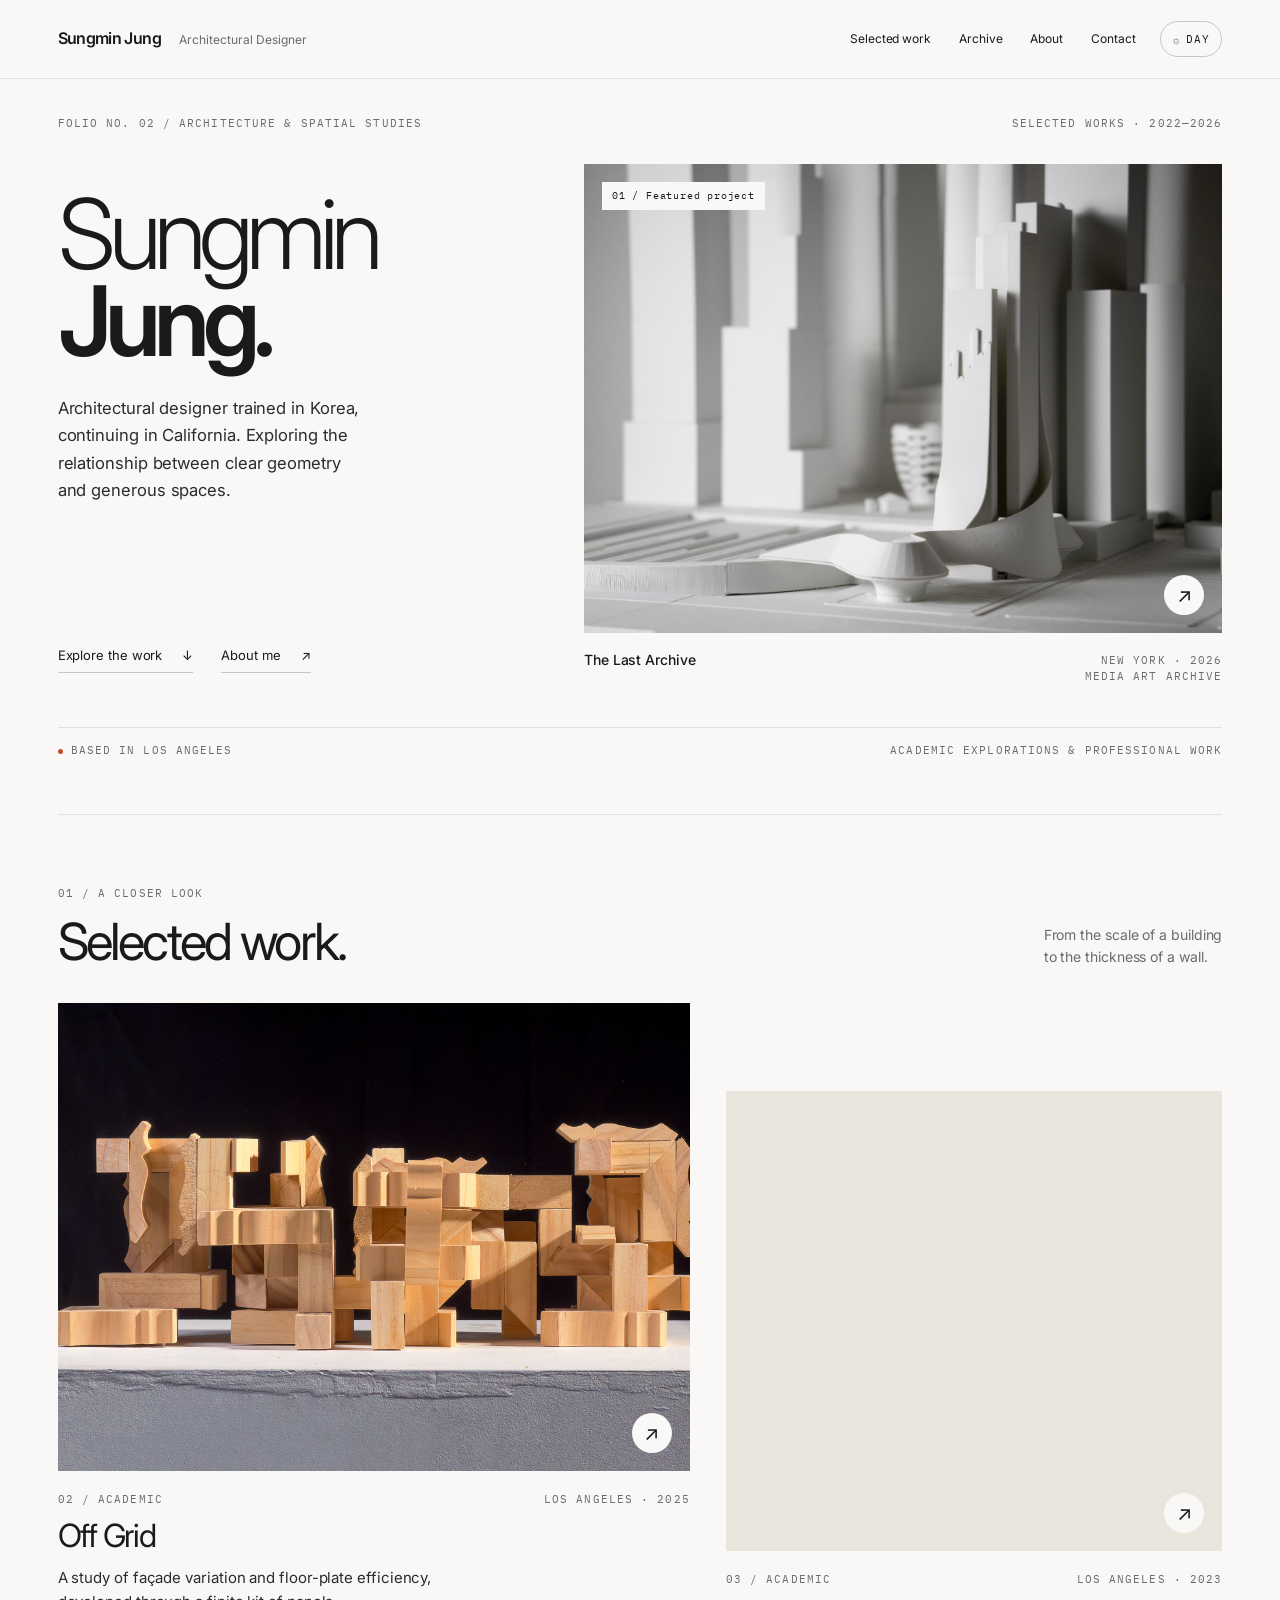
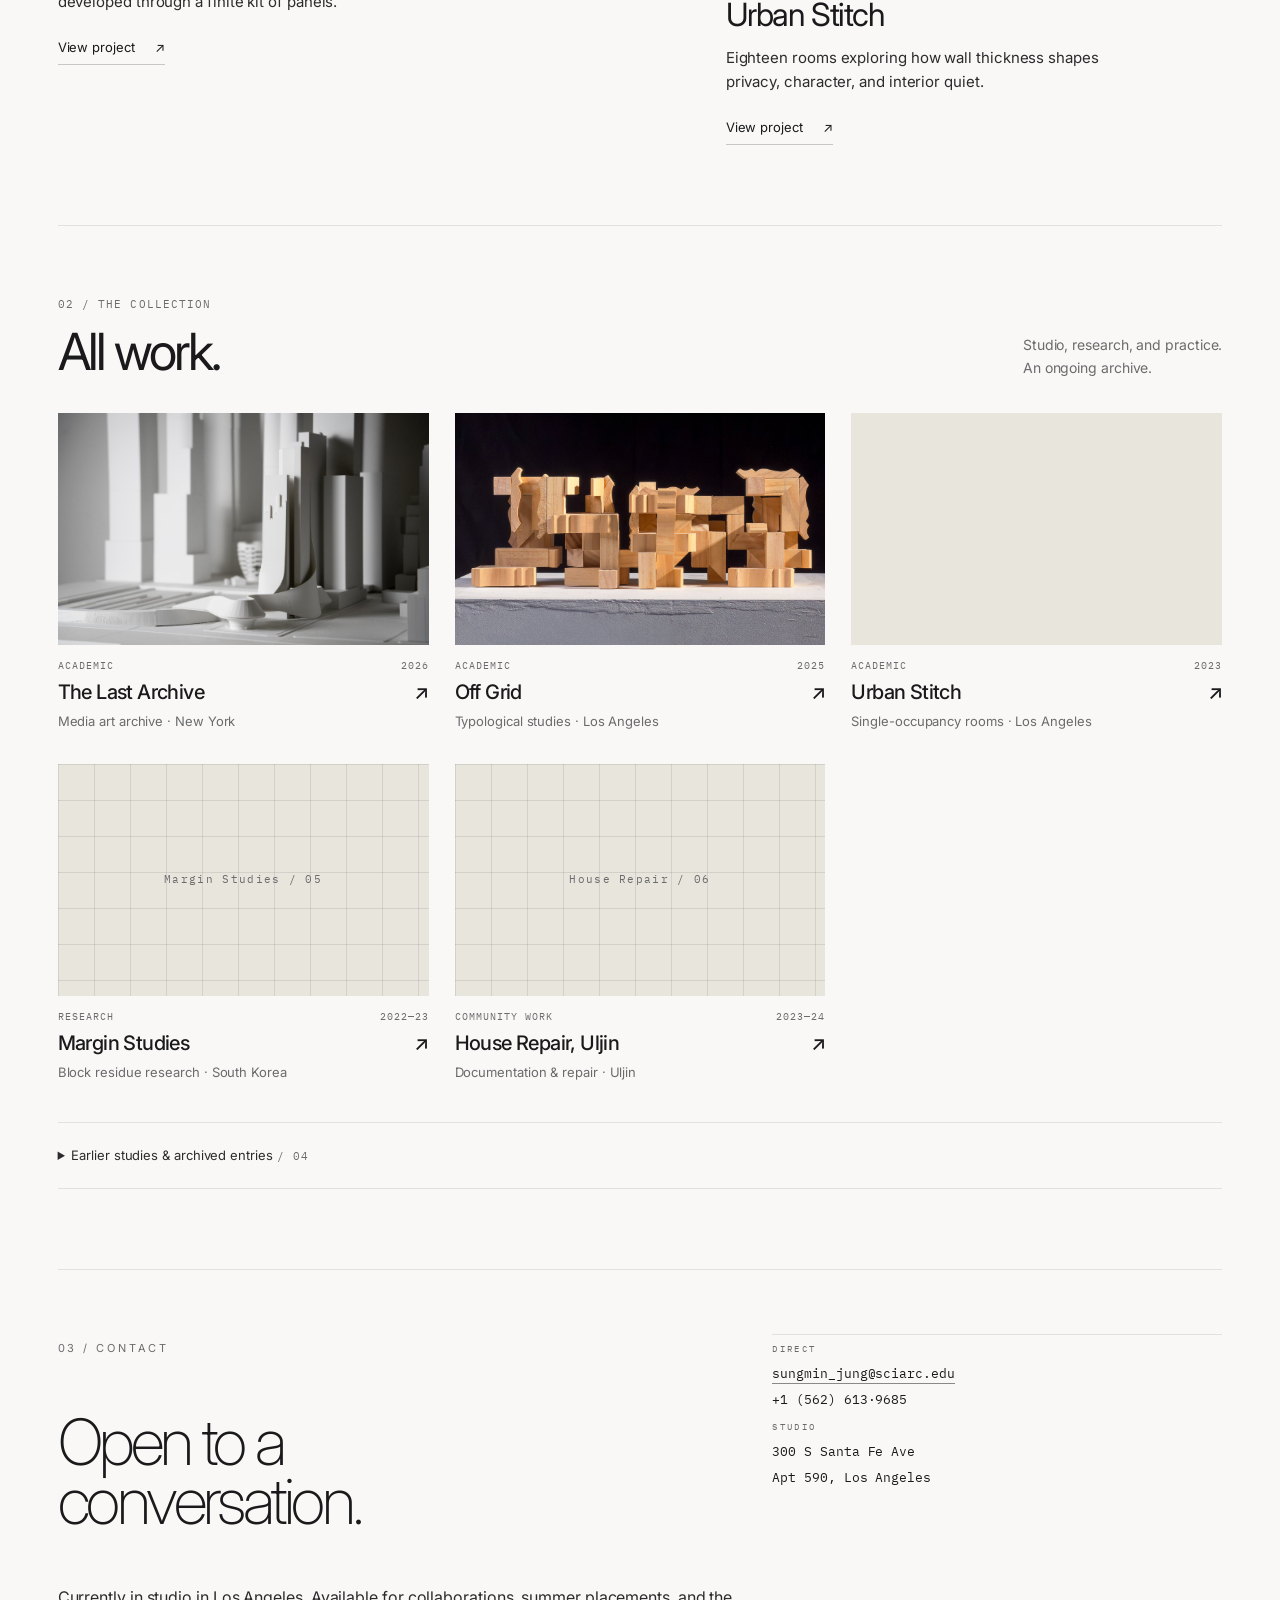
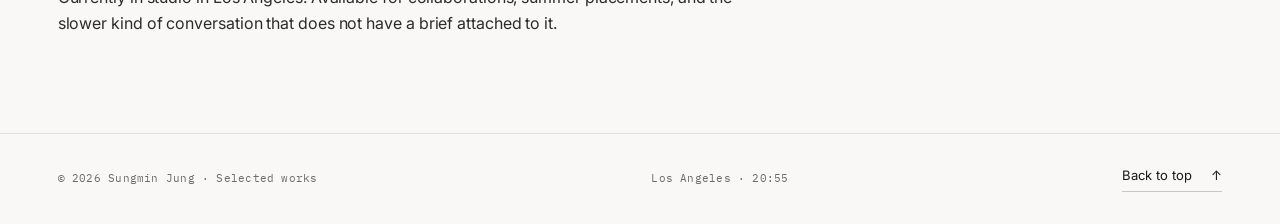
==== commit b5d3a7c7: "Update whole  portfolio" ====
--- a/index.html
+++ b/index.html
@@ -44,2349 +44,76 @@
 <link rel="preconnect" href="https://fonts.gstatic.com" crossorigin>
 <link href="https://fonts.googleapis.com/css2?family=IBM+Plex+Mono:wght@300;400;500;600&family=Inter:wght@200;300;400;500;600;700;800;900&display=swap" rel="stylesheet">
 
-<style>
-  /* ============================================================
-     A WARM EDITORIAL MONOGRAPH — Sungmin Jung
-     Color tokens (warm gallery light)
-     ============================================================ */
-  :root{
-    --paper:        #F9F8F6;     /* primary background — warm paper */
-    --paper-2:      #F1EFEA;     /* secondary panel — very subtle warmth */
-    --paper-3:      #E8E5DD;     /* tertiary, image bg */
-    --ink:          #1A1A1C;     /* near-black, slightly warm */
-    --charcoal:     #2C2C2E;
-    --slate:        #6B6B6E;     /* muted captions, metadata */
-    --slate-2:      #A8A8AB;     /* lightest readable text */
-    --rule:         rgba(26,26,28,0.10);
-    --rule-strong:  rgba(26,26,28,0.22);
-    --accent:       #C44A2C;     /* a single warm rust accent for emphasis */
-  }
-
-  /* ============================================================
-     DARK THEME — "Screen / Night" mode
-     A warm, charcoal-based dark palette (never pure #000) that keeps
-     the editorial warmth of the paper edition after dusk.
-     ============================================================ */
-  html.dark{
-    --paper:        #1A1A1A;     /* warm near-black ground */
-    --paper-2:      #222222;
-    --paper-3:      #2A2A2A;     /* image / panel ground */
-    --ink:          #F9F8F6;     /* warm paper-white text */
-    --charcoal:     #E8E5DD;
-    --slate:        #A8A8AB;     /* muted captions, metadata */
-    --slate-2:      #6B6B6E;     /* dimmest readable text */
-    --rule:         rgba(249,248,246,0.12);
-    --rule-strong:  rgba(249,248,246,0.24);
-    --accent:       #E2583E;     /* brighter rust for dark contrast */
-  }
-  /* invert the subtle paper grain so it reads as a faint light tooth on dark */
-  html.dark body{
-    background-image:
-      radial-gradient(rgba(249,248,246,0.022) 1px, transparent 1px);
-  }
-  /* the sticky modal header fades to a literal light tint by default; rebase it on dark */
-  html.dark .proj-modal-header{
-    background: linear-gradient(to bottom, var(--paper) 70%, rgba(26,26,26,0.7));
-  }
-
-  /* base */
-  html,body{
-    background: var(--paper);
-    color: var(--ink);
-    font-family: 'Inter', sans-serif;
-    font-weight: 400;
-    font-size: 14px;
-    line-height: 1.55;
-    letter-spacing: -0.005em;
-    overflow-x: hidden;
-    -webkit-font-smoothing: antialiased;
-    transition: background-color 0.4s ease, color 0.4s ease;
-    scroll-behavior: smooth;
-  }
-  body{
-    /* very subtle warm paper grain */
-    background-image:
-      radial-gradient(rgba(26,26,28,0.018) 1px, transparent 1px);
-    background-size: 3px 3px;
-  }
-
-  ::selection{ background: var(--ink); color: var(--paper); }
-
-  .font-mono{ font-family:'IBM Plex Mono', ui-monospace, monospace; }
-  .font-display{ font-family:'Inter', sans-serif; }
-  .tracking-tightest{ letter-spacing: -0.04em; }
-  .tracking-display{ letter-spacing: -0.045em; }
-
-  /* hairline rules */
-  .hairline      { border-color: var(--rule);        border-width: 0.5px; }
-  .hairline-2    { border-color: var(--rule-strong); border-width: 0.5px; }
-  .rule-top      { border-top:    0.5px solid var(--rule); }
-  .rule-bottom   { border-bottom: 0.5px solid var(--rule); }
-
-  /* ============================================================
-     LOADER — quick, refined
-     ============================================================ */
-  #loader{
-    position: fixed; inset: 0; z-index: 200;
-    background: var(--paper);
-    /* cinematic "title card" — text centred both axes */
-    display: flex; align-items: center; justify-content: center;
-    text-align: center;
-    padding: 48px;
-    transition: opacity 0.7s ease, transform 0.7s ease;
-  }
-  #loader.done{ opacity:0; pointer-events:none; transform: translateY(-2%); }
-
-  /* centred title-card block */
-  #loader .loader-card{
-    display: flex; flex-direction: column; align-items: center;
-    gap: 20px;
-    animation: loaderCardIn 1.2s cubic-bezier(.2,.7,.2,1) both;
-  }
-  #loader .loader-eyebrow{
-    font-family: 'IBM Plex Mono', monospace;
-    font-size: 12px; letter-spacing: 0.30em; text-transform: uppercase;
-    color: var(--slate);
-  }
-  #loader .loader-title{
-    font-family: 'Inter', sans-serif;
-    font-weight: 300;
-    font-size: clamp(56px, 9vw, 132px);
-    line-height: 0.94;
-    letter-spacing: -0.045em;
-    color: var(--ink);
-  }
-  #loader .loader-sub{
-    font-family: 'IBM Plex Mono', monospace;
-    font-size: 12px; letter-spacing: 0.24em; text-transform: uppercase;
-    color: var(--slate);
-  }
-  @keyframes loaderCardIn{
-    from{ opacity: 0; transform: translateY(12px); filter: blur(6px); }
-    to  { opacity: 1; transform: none;            filter: blur(0); }
-  }
-
-  #loader .bar{
-    position: absolute; bottom: 0; left: 0; right: 0;
-    height: 0.5px; background: var(--rule);
-  }
-  #loader .bar-fill{
-    height: 100%; width: 0; background: var(--ink);
-    /* fill across the dwell so the meter resolves as the card settles */
-    animation: loadBar 1s cubic-bezier(.7,0,.3,1) forwards;
-  }
-  @keyframes loadBar{ to{ width: 100%; } }
-
-  /* ============================================================
-     SCROLL-SPY — fixed left rail
-     ============================================================ */
-  #scrollspy{
-    position: fixed;
-    right: 32px;
-    top: 50%;
-    transform: translateY(-50%);
-    z-index: 50;
-    pointer-events: auto;
-  }
-  .spy-item{
-    display: flex; align-items: center; gap: 12px;
-    flex-direction: row-reverse;
-    padding: 9px 0;
-    cursor: pointer;
-    color: var(--slate-2);
-    transition: color 0.4s ease;
-    font-family: 'IBM Plex Mono', monospace;
-    font-size: 11px;
-    letter-spacing: 0.04em;
-  }
-  .spy-item .num{ width: 22px; }
-  .spy-item .tick{
-    display: block;
-    width: 10px; height: 0.5px;
-    background: currentColor;
-    transition: width 0.4s ease;
-  }
-  .spy-item .label{
-    opacity: 0;
-    max-width: 0;
-    overflow: hidden;
-    white-space: nowrap;
-    transition: opacity 0.4s ease, max-width 0.5s ease;
-    text-transform: uppercase;
-    text-align: right;
-  }
-  .spy-item:hover{ color: var(--charcoal); }
-  .spy-item.active{ color: var(--ink); }
-  .spy-item.active .tick{ width: 36px; }
-  .spy-item.active .label{ opacity: 1; max-width: 220px; }
-
-  /* --- chapter grouping: rail reads as a two-part table of contents --- */
-  .spy-item.spy-chapter{
-    padding-top: 18px;            /* extra air above each chapter heading */
-    color: var(--slate);
-  }
-  .spy-item.spy-chapter .num{
-    font-weight: 600;
-    letter-spacing: 0.10em;
-    color: var(--ink);
-  }
-  .spy-item.spy-chapter .tick{
-    width: 22px;                  /* heavier mark than a project tick */
-    background: var(--ink);
-  }
-  /* chapter label stays faintly visible so the structure is always legible */
-  .spy-item.spy-chapter .label{
-    opacity: 0.55;
-    max-width: 220px;
-    font-weight: 600;
-  }
-  .spy-item.spy-chapter.active{ color: var(--ink); }
-  .spy-item.spy-chapter.active .label{ opacity: 1; }
-
-  /* child projects indent inward from the rail edge */
-  .spy-item.spy-child{ margin-right: 16px; }
-  .spy-item.spy-child .tick{ width: 7px; }
-  .spy-item.spy-child.active .tick{ width: 28px; }
-
-  /* ============================================================
-     TOP BAR
-     ============================================================ */
-  .topbar{
-    position: fixed; top: 0; left: 0; right: 0; z-index: 40;
-    padding: 22px 48px;
-    display: flex; align-items: center; justify-content: space-between;
-    background: linear-gradient(to bottom, var(--paper) 60%, rgba(249,248,246,0));
-    backdrop-filter: blur(8px);
-    font-family: 'IBM Plex Mono', monospace;
-    font-size: 11px;
-    letter-spacing: 0.06em;
-    text-transform: uppercase;
-    color: var(--slate);
-  }
-  .topbar .ident{ color: var(--ink); font-weight: 500; }
-  .topbar .dot{
-    display:inline-block; width:6px; height:6px; border-radius:50%;
-    background: #4ADE80; margin: 0 8px 1px;
-    box-shadow: 0 0 0 3px rgba(74,222,128,0.18);
-    vertical-align: middle;
-  }
-
-  /* mode toggle — reads as another instrument on the masthead status line */
-  .mode-toggle{
-    display: inline-flex; align-items: center; gap: 8px;
-    padding: 5px 11px 4px;
-    font-family: 'IBM Plex Mono', monospace;
-    font-size: 11px;
-    letter-spacing: 0.06em;
-    text-transform: uppercase;
-    color: var(--slate);
-    background: transparent;
-    border: 0.5px solid var(--rule-strong);
-    border-radius: 999px;
-    cursor: pointer;
-    line-height: 1;
-    transition: color 0.3s ease, border-color 0.3s ease;
-  }
-  .mode-toggle:hover{ color: var(--ink); border-color: var(--ink); }
-  .mode-toggle .mode-key{ color: var(--slate-2); }
-  .mode-toggle .mode-label{ color: var(--ink); }
-  .mode-toggle .mode-glyph{
-    font-size: 12px; line-height: 1;
-    transform: translateY(0.5px);
-    transition: transform 0.5s cubic-bezier(.2,.7,.2,1);
-  }
-  .mode-toggle:hover .mode-glyph{ transform: translateY(0.5px) rotate(40deg); }
-  .mode-toggle:focus-visible{ outline: 0.5px solid var(--accent); outline-offset: 3px; }
-
-  /* ============================================================
-     VERTICAL MARGIN ANNOTATIONS
-     ============================================================ */
-  .annotate-v{
-    writing-mode: vertical-rl;
-    transform: rotate(180deg);
-    font-family: 'IBM Plex Mono', monospace;
-    font-size: 10px;
-    color: var(--slate);
-    letter-spacing: 0.16em;
-    text-transform: uppercase;
-    line-height: 1.8;
-  }
-
-  /* ============================================================
-     PROJECT IMAGE — "lens focus" hover treatment
-     ============================================================ */
-  .lens{
-    position: relative;
-    overflow: hidden;
-    background: var(--paper-3);
-  }
-  .lens::after{
-    /* a restrained DARK vignette + base shadow — never washes the image white.
-       It honours raw wood models & dark renders, and lifts only slightly on hover
-       so captions / view-tabs stay legible without bleaching the plate. */
-    content: '';
-    position: absolute; inset: 0;
-    background:
-      linear-gradient(to top, rgba(26,26,28,0.30) 0%, rgba(26,26,28,0) 40%),
-      radial-gradient(125% 125% at 50% 48%, rgba(26,26,28,0) 60%, rgba(26,26,28,0.18) 100%);
-    pointer-events: none;
-    transition: opacity 0.9s cubic-bezier(.2,.7,.2,1);
-    opacity: 1;
-  }
-  .lens img{
-    width: 100%; height: 100%;
-    object-fit: cover;
-    object-position: center;
-    /* DEFAULT: a sophisticated near-grayscale at full luminosity (no whitening),
-       with a touch of extra contrast to keep physical textures crisp. */
-    filter: grayscale(0.62) contrast(1.04) brightness(0.97) saturate(0.9);
-    transform: scale(1.045);
-    transition: filter 1.1s cubic-bezier(.2,.7,.2,1), transform 1.4s cubic-bezier(.2,.7,.2,1);
-    will-change: transform, filter;
-  }
-  /* HOVER: bloom into full, vibrant colour with a gentle contrast pop + settle. */
-  .lens:hover::after{ opacity: 0.4; }
-  .lens:hover img{
-    filter: grayscale(0) contrast(1.05) brightness(1) saturate(1.04);
-    transform: scale(1.0);
-  }
-
-  /* placeholder svg art when no image is present */
-  .lens .placeholder{
-    position: absolute; inset: 0;
-    display: flex; align-items: center; justify-content: center;
-    color: var(--slate);
-    font-family: 'IBM Plex Mono', monospace;
-    font-size: 10px;
-    letter-spacing: 0.18em;
-  }
-
-  /* "view project" tab that lifts in on hover */
-  .view-tab{
-    position: absolute;
-    bottom: 16px; right: 16px;
-    padding: 8px 14px;
-    background: var(--paper);
-    color: var(--ink);
-    font-family: 'IBM Plex Mono', monospace;
-    font-size: 10px;
-    letter-spacing: 0.14em;
-    text-transform: uppercase;
-    transform: translateY(8px);
-    opacity: 0;
-    transition: opacity 0.6s ease, transform 0.6s cubic-bezier(.2,.7,.2,1);
-  }
-  .lens:hover .view-tab{ opacity: 1; transform: translateY(0); }
-
-  /* ============================================================
-     IDENTITY PILLAR HOVER
-     ============================================================ */
-  .pillar{
-    position: relative;
-    padding-top: 24px;
-    cursor: default;
-  }
-  .pillar::before{
-    content: '';
-    position: absolute; top: 0; left: 0;
-    width: 24px; height: 0.5px;
-    background: var(--ink);
-    transition: width 0.6s cubic-bezier(.2,.7,.2,1);
-  }
-  .pillar:hover::before{ width: 100%; }
-
-  /* ============================================================
-     REVEAL ON SCROLL
-     ============================================================ */
-  .reveal{
-    opacity: 0;
-    transform: translateY(28px);
-    transition: opacity 1.1s cubic-bezier(.2,.7,.2,1), transform 1.1s cubic-bezier(.2,.7,.2,1);
-  }
-  .reveal.in{ opacity: 1; transform: none; }
-  .reveal-delay-1{ transition-delay: 0.08s; }
-  .reveal-delay-2{ transition-delay: 0.16s; }
-  .reveal-delay-3{ transition-delay: 0.24s; }
-  .reveal-delay-4{ transition-delay: 0.32s; }
-
-  /* ============================================================
-     PARALLAX
-     ============================================================ */
-  .parallax{ will-change: transform; }
-
-  /* ============================================================
-     LINKS
-     ============================================================ */
-  a.under{
-    position: relative; color: var(--ink);
-    padding-bottom: 1px;
-    background-image: linear-gradient(currentColor, currentColor);
-    background-size: 100% 0.5px;
-    background-repeat: no-repeat;
-    background-position: 0 100%;
-    transition: color 0.3s ease;
-  }
-  a.under:hover{ color: var(--accent); }
-
-  /* ============================================================
-     SYSTEM LOG TICKER (refined)
-     ============================================================ */
-  #ticker{
-    height: 22px;
-    overflow: hidden;
-    color: var(--slate);
-    font-family: 'IBM Plex Mono', monospace;
-    font-size: 11px;
-    letter-spacing: 0.04em;
-  }
-  #ticker .line{
-    height: 22px;
-    line-height: 22px;
-    transform: translateY(0);
-    transition: transform 0.6s cubic-bezier(.2,.7,.2,1);
-  }
-  .meter-dot{
-    display:inline-block; width:6px; height:6px; border-radius:50%;
-    background: var(--ink); opacity: 0.7;
-    margin: 0 6px 1px;
-    vertical-align: middle;
-  }
-  .meter-dot.warn{ background: var(--accent); opacity: 1; }
-
-  /* numbers that count up live */
-  .live{ font-feature-settings: "tnum" 1, "lnum" 1; }
-
-  /* drop cap for editorial */
-  .dropcap::first-letter{
-    float: left;
-    font-family: 'Inter', sans-serif;
-    font-weight: 200;
-    font-size: 92px;
-    line-height: 0.85;
-    margin: 6px 12px 0 0;
-    color: var(--ink);
-  }
-
-  /* small caps utility */
-  .smallcaps{
-    font-variant: all-small-caps;
-    letter-spacing: 0.18em;
-    color: var(--slate);
-  }
-
-  /* ============================================================
-     HERO TRAJECTORY — typographic timeline (monograph appendix)
-     Strictly 4-column tabular type: Dates | Institution | Role | Location.
-     No graphical timeline (no connector lines, no dots) — alignment only.
-     ============================================================ */
-  .trajectory{ display: block; }
-  .trajectory-row{
-    display: grid;
-    grid-template-columns: 1.45fr 1.75fr 1.4fr 1.55fr;
-    gap: 18px;
-    align-items: baseline;
-    padding: 9px 0;
-    border-bottom: 0.5px solid var(--rule);
-    font-family: 'IBM Plex Mono', monospace;
-    font-size: 11px;
-    letter-spacing: 0.02em;
-    line-height: 1.4;
-    color: var(--slate);
-  }
-  .trajectory-head{
-    padding: 0 0 10px;
-    border-bottom: 0.5px solid var(--rule-strong);
-  }
-  .trajectory-row .t-date{ color: var(--slate); white-space: nowrap; }
-  .trajectory-row .t-inst{ color: var(--ink); }
-
-  /* ============================================================
-     CHAPTER DIVIDER — editorial half-title page between chapters
-     Full-bleed sibling of the project sections (breaks all column
-     constraints). Left-axis aligned to echo the monograph margin.
-     ============================================================ */
-  .chapter-divider{
-    width: 100%;
-    box-sizing: border-box;
-    padding: 15vh 180px;            /* massive vertical air = a felt pause */
-    border-top: 0.5px solid var(--rule);
-  }
-  .chapter-divider .chapter-eyebrow{
-    display: block;
-    font-family: 'IBM Plex Mono', monospace;
-    font-size: 12px;
-    letter-spacing: 0.32em;
-    text-transform: uppercase;
-    color: var(--slate);
-    margin-bottom: 30px;
-  }
-  .chapter-divider .chapter-title{
-    font-family: 'Inter', sans-serif;
-    font-weight: 200;
-    font-size: clamp(72px, 11vw, 168px);
-    line-height: 0.90;
-    letter-spacing: -0.05em;
-    color: var(--ink);
-  }
-  .chapter-divider .chapter-note{
-    margin-top: 34px;
-    max-width: 44ch;
-    font-size: 14px;
-    line-height: 1.65;
-    color: var(--charcoal);
-  }
-
-  /* edge bleed image */
-  .bleed-right{ margin-right: -48px; }
-  .bleed-left { margin-left: -48px; }
-
-  /* ============================================================
-     CURSOR — subtle dot
-     ============================================================ */
-  body{ cursor: default; }
-  .lens, .lens *{ cursor: pointer; }
-
-  /* ============================================================
-     PROJECT CTA — sophisticated bordered button, fill-on-hover
-     ============================================================ */
-  .proj-cta{
-    position: relative;
-    display: inline-flex;
-    align-items: center;
-    justify-content: space-between;
-    gap: 28px;
-    min-width: 340px;
-    padding: 16px 22px;
-    font-family: 'IBM Plex Mono', monospace;
-    font-size: 11px;
-    letter-spacing: 0.18em;
-    text-transform: uppercase;
-    color: var(--ink);
-    text-decoration: none;
-    border: 0.5px solid var(--ink);
-    background: transparent;
-    overflow: hidden;
-    transition: color 0.55s cubic-bezier(.2,.7,.2,1);
-  }
-  .proj-cta::before{
-    content: '';
-    position: absolute; inset: 0;
-    background: var(--ink);
-    transform: translateX(-101%);
-    transition: transform 0.55s cubic-bezier(.7,0,.3,1);
-    z-index: 0;
-  }
-  .proj-cta > *{ position: relative; z-index: 1; }
-  .proj-cta .label{ display: inline-flex; align-items: center; gap: 10px; }
-  .proj-cta .arrow{
-    display: inline-block;
-    transition: transform 0.45s cubic-bezier(.2,.7,.2,1);
-  }
-  .proj-cta .meta{
-    font-size: 10px;
-    letter-spacing: 0.14em;
-    opacity: 0.6;
-  }
-  .proj-cta:hover{ color: var(--paper); }
-  .proj-cta:hover::before{ transform: translateX(0); }
-  .proj-cta:hover .arrow{ transform: translateX(4px); }
-
-  /* ============================================================
-     PROJECT DETAIL MODAL — "Drawing Gallery" sliding panel
-     ============================================================ */
-  body.modal-open{ overflow: hidden; }
-
-  .proj-modal{
-    position: fixed; inset: 0; z-index: 100;
-    visibility: hidden;
-    pointer-events: none;
-  }
-  .proj-modal.open{ visibility: visible; pointer-events: auto; }
-
-  .proj-modal-backdrop{
-    position: absolute; inset: 0;
-    background: rgba(26,26,28,0.42);
-    backdrop-filter: blur(10px);
-    -webkit-backdrop-filter: blur(10px);
-    opacity: 0;
-    transition: opacity 0.55s cubic-bezier(.2,.7,.2,1);
-    cursor: pointer;
-  }
-  .proj-modal.open .proj-modal-backdrop{ opacity: 1; }
-
-  .proj-modal-panel{
-    position: absolute; right: 0; top: 0; bottom: 0;
-    /* ~69% on every wide screen (≈1320px @ 1080p, ≈1766px @ 1440p),
-       capped at 1800px so true ultrawide keeps a strong left matte. */
-    width: min(69vw, 1800px);
-    background: var(--paper);
-    transform: translateX(100%);
-    transition: transform 0.75s cubic-bezier(.2,.7,.2,1);
-    overflow-y: auto;
-    box-shadow: -24px 0 60px rgba(26,26,28,0.10);
-  }
-  .proj-modal.open .proj-modal-panel{ transform: translateX(0); }
-
-  .proj-modal-header{
-    position: sticky; top: 0; z-index: 5;
-    padding: 22px 56px;
-    display: flex; align-items: center; justify-content: space-between;
-    background: linear-gradient(to bottom, var(--paper) 70%, rgba(249,248,246,0.7));
-    backdrop-filter: blur(6px);
-    border-bottom: 0.5px solid var(--rule);
-  }
-  .proj-modal-eyebrow{
-    font-family: 'IBM Plex Mono', monospace;
-    font-size: 10px;
-    letter-spacing: 0.18em;
-    text-transform: uppercase;
-    color: var(--slate);
-  }
-  .proj-modal-title{
-    display: block;
-    margin-top: 4px;
-    font-family: 'Inter', sans-serif;
-    font-weight: 500;
-    font-size: 16px;
-    letter-spacing: -0.01em;
-    color: var(--ink);
-  }
-  .proj-modal-close{
-    display: inline-flex; align-items: center; gap: 12px;
-    padding: 10px 16px;
-    font-family: 'IBM Plex Mono', monospace;
-    font-size: 11px;
-    letter-spacing: 0.18em;
-    text-transform: uppercase;
-    color: var(--ink);
-    background: transparent;
-    border: 0.5px solid var(--ink);
-    cursor: pointer;
-    transition: background 0.4s ease, color 0.4s ease;
-  }
-  .proj-modal-close .x{ font-size: 13px; line-height: 1; }
-  .proj-modal-close:hover{ background: var(--ink); color: var(--paper); }
-
-  .proj-modal-body{ padding: 80px 56px 80px; }
-
-  .proj-modal-lede{
-    max-width: 58ch;
-    margin: 0 auto 120px;
-    text-align: center;
-  }
-  .proj-modal-lede .smallcaps{ display: block; margin-bottom: 14px; }
-  .proj-modal-lede p{
-    font-family: 'Inter', sans-serif;
-    font-weight: 300;
-    font-size: 18px;
-    line-height: 1.55;
-    color: var(--charcoal);
-    letter-spacing: -0.005em;
-  }
-
-  /* plate sections */
-  .plate-section{ margin-bottom: 110px; }
-  .plate-section-header{
-    display: grid;
-    grid-template-columns: 1fr 5fr 1fr;
-    align-items: end;
-    gap: 32px;
-    padding-bottom: 16px;
-    border-bottom: 0.5px solid var(--rule);
-    margin-bottom: 36px;
-  }
-  .plate-section-index{
-    font-family: 'IBM Plex Mono', monospace;
-    font-size: 11px;
-    letter-spacing: 0.18em;
-    text-transform: uppercase;
-    color: var(--slate);
-  }
-  .plate-section-title{
-    font-family: 'Inter', sans-serif;
-    font-weight: 300;
-    font-size: 36px;
-    letter-spacing: -0.03em;
-    line-height: 1;
-    color: var(--ink);
-  }
-  .plate-section-count{
-    font-family: 'IBM Plex Mono', monospace;
-    font-size: 11px;
-    letter-spacing: 0.16em;
-    text-transform: uppercase;
-    color: var(--slate);
-    text-align: right;
-  }
-
-  /* plate grid */
-  .plate-grid{
-    display: grid;
-    grid-template-columns: repeat(2, 1fr);
-    gap: 28px 24px;
-  }
-  .plate-wide{ grid-column: span 2; }
-
-  .plate{ margin: 0; }
-  .plate-frame{
-    position: relative;
-    background: var(--paper-3);
-    aspect-ratio: 4 / 3;
-    overflow: hidden;
-    border: 0.5px solid var(--rule);
-    display: flex; align-items: center; justify-content: center;
-    transition: filter 0.5s ease;
-  }
-  .plate-wide .plate-frame{ aspect-ratio: 16 / 9; }
-  .plate:hover .plate-frame{ filter: brightness(0.96); }
-
-  .plate-frame img{
-    width: 100%; height: 100%;
-    object-fit: cover;
-    object-position: center;
-  }
-  .plate-frame-dark{
-    background: var(--charcoal);
-    background-image: radial-gradient(rgba(249,248,246,0.05) 1px, transparent 1px);
-    background-size: 4px 4px;
-  }
-  .plate-frame-dark .plate-id-watermark{ color: rgba(249,248,246,0.32); }
-  .plate-frame-grid{
-    background-image:
-      linear-gradient(rgba(26,26,28,0.06) 0.5px, transparent 0.5px),
-      linear-gradient(90deg, rgba(26,26,28,0.06) 0.5px, transparent 0.5px);
-    background-size: 24px 24px;
-  }
-  .plate-id-watermark{
-    font-family: 'IBM Plex Mono', monospace;
-    font-size: 11px;
-    letter-spacing: 0.22em;
-    color: rgba(26,26,28,0.32);
-    text-transform: uppercase;
-  }
-
-  .plate figcaption{
-    display: flex; justify-content: space-between; align-items: baseline; gap: 16px;
-    margin-top: 12px;
-    font-family: 'IBM Plex Mono', monospace;
-    font-size: 10px;
-    letter-spacing: 0.16em;
-    text-transform: uppercase;
-    color: var(--slate);
-  }
-  .plate-id{ color: var(--ink); white-space: nowrap; }
-  .plate-caption{ text-align: right; }
-
-  /* modal footer / colophon */
-  .proj-modal-footer{
-    margin-top: 60px;
-    padding-top: 28px;
-    border-top: 0.5px solid var(--rule);
-    display: flex; align-items: center; justify-content: space-between;
-    font-family: 'IBM Plex Mono', monospace;
-    font-size: 11px;
-    letter-spacing: 0.18em;
-    text-transform: uppercase;
-    color: var(--slate);
-  }
-  .proj-modal-close-secondary{
-    font-family: 'IBM Plex Mono', monospace;
-    font-size: 11px;
-    letter-spacing: 0.18em;
-    text-transform: uppercase;
-    color: var(--ink);
-    background: transparent;
-    border: none;
-    padding: 8px 0;
-    cursor: pointer;
-    transition: color 0.3s ease;
-  }
-  .proj-modal-close-secondary:hover{ color: var(--accent); }
-
-  /* ============================================================
-     LIGHTBOX — full-screen "detail inspector" for gallery plates
-     Sits above the project modal (z 100) and loader (z 200).
-     ============================================================ */
-  /* any real image dropped into a gallery plate becomes zoomable */
-  .proj-modal-panel .plate-frame img,
-  .proj-modal-panel img{ cursor: zoom-in; }
-
-  .lightbox{
-    position: fixed; inset: 0; z-index: 300;
-    display: flex; align-items: center; justify-content: center;
-    background: #000;                       /* pure black, per spec */
-    opacity: 0; visibility: hidden;
-    transition: opacity 0.4s ease, visibility 0.4s ease;
-    cursor: zoom-out;                        /* click the matte to dismiss */
-  }
-  .lightbox.open{ opacity: 1; visibility: visible; }
-
-  .lightbox img{
-    max-width: 96vw; max-height: 92vh;
-    width: auto; height: auto;
-    object-fit: contain;
-    transform: scale(0.985);
-    transition: transform 0.45s cubic-bezier(.2,.7,.2,1);
-    box-shadow: 0 30px 90px rgba(0,0,0,0.6);
-    cursor: default;                         /* image area itself is inert */
-  }
-  .lightbox.open img{ transform: scale(1); }
-
-  .lightbox-close{
-    position: fixed; top: 24px; right: 28px;
-    display: inline-flex; align-items: center; gap: 12px;
-    padding: 10px 16px;
-    font-family: 'IBM Plex Mono', monospace;
-    font-size: 11px; letter-spacing: 0.18em; text-transform: uppercase;
-    color: #F9F8F6; background: transparent;
-    border: 0.5px solid rgba(249,248,246,0.40);
-    cursor: pointer;
-    transition: border-color 0.3s ease, color 0.3s ease;
-  }
-  .lightbox-close:hover{ border-color: #F9F8F6; }
-  .lightbox-close .x{ font-size: 13px; line-height: 1; }
-
-  .lightbox-caption{
-    position: fixed; bottom: 22px; left: 0; right: 0;
-    text-align: center;
-    font-family: 'IBM Plex Mono', monospace;
-    font-size: 11px; letter-spacing: 0.16em; text-transform: uppercase;
-    color: rgba(249,248,246,0.6);
-    pointer-events: none;
-  }
-
-  /* ============================================================
-     GALLERY IMAGE PIPELINE — lazy-load + blur-up progressive reveal
-     A real <img.plate-img> overlays the watermark; while it decodes a
-     skeleton shimmer shows; on load it resolves from blurred → sharp.
-     Invalid/placeholder paths fail gracefully back to the watermark.
-     ============================================================ */
-  .plate-frame img.plate-img{
-    position: absolute; inset: 0; z-index: 1;
-    width: 100%; height: 100%;
-    object-fit: cover; object-position: center;
-    opacity: 0;
-    filter: blur(14px);
-    transform: scale(1.06);
-    transition: opacity 0.7s ease,
-                filter 0.9s cubic-bezier(.2,.7,.2,1),
-                transform 1.1s cubic-bezier(.2,.7,.2,1);
-  }
-  .plate-frame img.plate-img.is-loaded{
-    opacity: 1; filter: blur(0); transform: scale(1);
-  }
-  /* skeleton placeholder while the plate image is in flight */
-  .plate-frame.is-loading::before{
-    content: '';
-    position: absolute; inset: 0; z-index: 0;
-    background: linear-gradient(100deg,
-      var(--paper-3) 0%, var(--paper-2) 45%, var(--paper-3) 80%);
-    background-size: 220% 100%;
-  }
-  /* only animate the shimmer while a modal is actually open (saves CPU) */
-  .proj-modal.open .plate-frame.is-loading::before{
-    animation: plateShimmer 1.4s ease-in-out infinite;
-  }
-  @keyframes plateShimmer{
-    from{ background-position: 160% 0; }
-    to  { background-position: -60% 0; }
-  }
-
-  /* ============================================================
-     MOBILE / TABLET LAYER — single additive override pass.
-     Desktop styles above are untouched; everything here is scoped
-     to <= 820px. Goal: nothing breaks, everything stays readable.
-     ============================================================ */
-  @media (max-width: 820px){
-
-    /* --- global rhythm: kill the huge fixed side padding --- */
-    .section{
-      padding-left: 20px !important;
-      padding-right: 20px !important;
-      padding-top: 76px !important;
-      padding-bottom: 76px !important;
-    }
-    #hero{ padding-top: 116px !important; padding-bottom: 56px !important; }
-
-    /* collapse EVERY 12-col grid to a single stacked column */
-    .grid.grid-cols-12{ grid-template-columns: 1fr !important; gap: 28px !important; }
-    [class*="col-span-"], [class*="col-start-"]{ grid-column: auto !important; }
-    .grid-cols-4{ grid-template-columns: 1fr 1fr !important; }
-
-    /* hide desktop-only furniture that clutters a phone */
-    #scrollspy{ display: none !important; }
-    .annotate-v{ display: none !important; }
-    .bleed-left{ margin-left: 0 !important; }
-    .bleed-right{ margin-right: 0 !important; }
-
-    /* --- top bar: keep only identity + mode toggle + index --- */
-    .topbar{ padding: 13px 16px !important; }
-    .topbar .gap-10{ gap: 14px !important; }
-    #clock{ display: none !important; }
-    .topbar span:has(> .dot){ display: none !important; }
-    .mode-toggle .mode-key{ display: none !important; }
-
-    /* --- tame the oversized display type (inline styles → need !important) --- */
-    #hero h1{ font-size: clamp(56px, 16vw, 92px) !important; line-height: 0.95 !important; }
-    .section h2[style]{ font-size: clamp(38px, 10vw, 58px) !important; }
-    .chapter-divider .chapter-title{ font-size: clamp(48px, 13vw, 72px) !important; }
-    .chapter-divider{ padding: 9vh 20px !important; }
-    footer .whitespace-nowrap{ font-size: 46px !important; }
-
-    /* --- hero typographic timeline: 2-up wrap instead of 4 columns --- */
-    .trajectory-row{ grid-template-columns: 1fr 1fr !important; gap: 4px 14px !important; }
-
-    /* --- index / appendix: keep the dense table, make it swipeable --- */
-    #index-archive .col-span-10{ overflow-x: auto; -webkit-overflow-scrolling: touch; }
-    #index-archive .idx-head,
-    #index-archive .idx-row{ min-width: 560px; }
-
-    /* --- project gallery modal: full-width sheet, tighter padding --- */
-    .proj-modal-panel{ width: 100% !important; }
-    .proj-modal-header{ padding: 16px 20px !important; }
-    .proj-modal-body{ padding: 40px 20px 56px !important; }
-    .proj-modal-lede{ margin-bottom: 56px !important; }
-    .proj-modal-lede p{ font-size: 15px !important; }
-    .plate-section{ margin-bottom: 56px !important; }
-    .plate-section-header{ grid-template-columns: 1fr !important; gap: 8px !important; }
-    .plate-section-count{ text-align: left !important; }
-    .plate-grid{ grid-template-columns: 1fr !important; gap: 20px !important; }
-    .plate-wide{ grid-column: auto !important; }
-    .plate-section-title{ font-size: 26px !important; }
-
-    /* full-bleed Margin Studies section uses its own inner padding utilities */
-    #proj-4 > div{ padding-left: 20px !important; padding-right: 20px !important; }
-  }
-</style>
+<link rel="stylesheet" href="./assets/base.css">
+<link rel="stylesheet" href="./assets/home.css">
 </head>
-
-<body class="relative">
-
-<!-- ============================================================
-     LOADER
-     ============================================================ -->
-<div id="loader">
-  <div class="loader-card">
-    <div class="loader-eyebrow">Edition 02 · Folio of Selected Works</div>
-    <div class="loader-title">Sungmin&nbsp;Jung</div>
-    <div class="loader-sub">Selected Works · 2022 — 2026</div>
-  </div>
-  <div class="bar"><div class="bar-fill"></div></div>
-</div>
-
-<!-- ============================================================
-     TOP BAR
-     ============================================================ -->
-<header class="topbar">
-  <div class="flex items-center gap-10">
-    <span class="ident">Sungmin Jung</span>
-    <span class="hidden lg:inline">Architectural Designer</span>
-  </div>
-  <div class="flex items-center gap-10">
-    <span><span class="dot"></span>In studio · Los Angeles</span>
-    <span class="ident" id="clock">—</span>
-    <button id="mode-toggle" class="mode-toggle" type="button" aria-pressed="false"
-            aria-label="Toggle day or night mode" title="Toggle day / night edition">
-      <span class="mode-glyph" aria-hidden="true">☼</span>
-      <span class="mode-key">Mode:</span>
-      <span class="mode-label">Day</span>
-    </button>
-    <a href="#contact" class="ident under">Index ↓</a>
+<body>
+<a class="skip-link" href="#selected-work">Skip to work</a>
+<header class="site-header">
+  <div class="site-shell header-inner">
+    <a class="brand" href="#hero" aria-label="Sungmin Jung, home">Sungmin Jung<span>Architectural Designer</span></a>
+    <nav class="site-nav" aria-label="Main navigation">
+      <a href="#selected-work">Selected work</a><a href="#index-archive">Archive</a><a href="./about.html">About</a><a href="#contact">Contact</a>
+    </nav>
+    <button id="mode-toggle" class="mode-toggle" type="button" aria-pressed="false" aria-label="Toggle day or night mode"><span class="mode-glyph" aria-hidden="true">☼</span><span class="mode-label">Day</span></button>
   </div>
 </header>
-
-<!-- ============================================================
-     SCROLL-SPY (fixed left rail)
-     ============================================================ -->
-<nav id="scrollspy" aria-label="Section navigation">
-  <a class="spy-item" data-target="hero">
-    <span class="num">00</span><span class="tick"></span><span class="label">Folio Cover</span>
-  </a>
-  <a class="spy-item" data-target="prologue">
-    <span class="num">01</span><span class="tick"></span><span class="label">Prologue</span>
-  </a>
-  <!-- Part I — Academic -->
-  <a class="spy-item spy-chapter" data-target="chapter-academic">
-    <span class="num">I</span><span class="tick"></span><span class="label">Academic Works</span>
-  </a>
-  <a class="spy-item spy-child" data-target="proj-1">
-    <span class="num">02</span><span class="tick"></span><span class="label">The Last Archive</span>
-  </a>
-  <a class="spy-item spy-child" data-target="proj-2">
-    <span class="num">03</span><span class="tick"></span><span class="label">Off Grid</span>
-  </a>
-  <a class="spy-item spy-child" data-target="proj-3">
-    <span class="num">04</span><span class="tick"></span><span class="label">Urban Stitch</span>
-  </a>
-
-  <!-- Part II — Professional -->
-  <a class="spy-item spy-chapter" data-target="chapter-professional">
-    <span class="num">II</span><span class="tick"></span><span class="label">Professional Works</span>
-  </a>
-  <a class="spy-item spy-child" data-target="proj-4">
-    <span class="num">05</span><span class="tick"></span><span class="label">Margin Studies</span>
-  </a>
-  <a class="spy-item spy-child" data-target="proj-5">
-    <span class="num">06</span><span class="tick"></span><span class="label">House Repair, Uljin</span>
-  </a>
-  <a class="spy-item" data-target="index-archive">
-    <span class="num">07</span><span class="tick"></span><span class="label">Index · Appendix</span>
-  </a>
-  <a class="spy-item" data-target="biography">
-    <span class="num">08</span><span class="tick"></span><span class="label">Biography</span>
-  </a>
-  <a class="spy-item" data-target="contact">
-    <span class="num">09</span><span class="tick"></span><span class="label">Contact</span>
-  </a>
-</nav>
-
-<!-- ============================================================
-     SECTION 0 — FOLIO COVER (hero)
-     Full-bleed editorial title page.
-     ============================================================ -->
-<section id="hero" class="section relative" style="padding: 200px 180px 140px;">
-
-  <!-- vertical annotation, left margin -->
-  <div class="absolute left-12 top-1/2 -translate-y-1/2 annotate-v">
-    Edition 02 · Spring 2026 · Los Angeles, CA
-  </div>
-
-  <!-- folio header line -->
-  <div class="flex items-end justify-between rule-bottom pb-6 mb-20 reveal">
-    <div class="font-mono text-[11px] uppercase tracking-[0.18em]" style="color:var(--slate)">
-      Folio №&nbsp;02 / Selected Works
+<main id="main-content">
+  <section id="hero" class="site-shell home-hero" aria-labelledby="home-title">
+    <div class="hero-topline"><span class="eyebrow">Folio No. 02 / Architecture &amp; spatial studies</span><span class="eyebrow">Selected works · 2022—2026</span></div>
+    <div class="hero-composition">
+      <div class="hero-copy">
+        <h1 id="home-title">Sungmin<br> <strong>Jung.</strong></h1>
+        <p>Architectural designer trained in Korea, continuing in California. Exploring the relationship between clear geometry and generous spaces.</p>
+        <div class="hero-links"><a class="text-link" href="#selected-work">Explore the work <span class="arrow" aria-hidden="true">↓</span></a><a class="text-link" href="./about.html">About me <span class="arrow" aria-hidden="true">↗</span></a></div>
+      </div>
+      <figure class="hero-work" id="proj-1">
+        <a class="work-image lens" href="./projects/the-last-archive.html" data-project-link="project-01" aria-label="Open The Last Archive">
+          <img data-cover-project="project-01" src="./image/01_the_last_archive/01_thurmnail.jpg" alt="The Last Archive architectural model" fetchpriority="high" decoding="async">
+          <span class="image-index">01 / Featured project</span><span class="image-open" aria-hidden="true">↗</span>
+        </a>
+        <figcaption class="hero-caption"><a href="./projects/the-last-archive.html" data-project-link="project-01">The Last Archive</a><span class="eyebrow">New York · 2026<br>Media art archive</span></figcaption>
+      </figure>
     </div>
-    <div class="font-mono text-[11px] uppercase tracking-[0.18em]" style="color:var(--slate)">
-      MMXXII — MMXXVI
+    <div class="hero-footnote"><span class="eyebrow"><span class="location-marker"></span>Based in Los Angeles</span><span class="eyebrow">Academic explorations &amp; professional work</span></div>
+  </section>
+  <section id="selected-work" class="site-shell home-section" aria-labelledby="selected-title">
+    <div class="section-heading"><div><span class="eyebrow">01 / A closer look</span><h2 id="selected-title">Selected work.</h2></div><p>From the scale of a building<br>to the thickness of a wall.</p></div>
+    <div class="selected-grid">
+      <article class="featured-card" id="proj-2">
+        <a class="work-image lens" href="./projects/off-grid.html" data-project-link="project-02" aria-label="Open Off Grid"><img data-cover-project="project-02" src="./image/02_off_grid/01_thurmnail.jpg" alt="Off Grid project" loading="lazy" decoding="async"><span class="image-open" aria-hidden="true">↗</span></a>
+        <div class="work-meta eyebrow"><span>02 / Academic</span><span>Los Angeles · 2025</span></div>
+        <h3><a href="./projects/off-grid.html" data-project-link="project-02">Off Grid</a></h3>
+        <p>A study of façade variation and floor-plate efficiency, developed through a finite kit of panels.</p>
+        <a class="text-link" href="./projects/off-grid.html" data-project-link="project-02">View project <span class="arrow" aria-hidden="true">↗</span></a>
+      </article>
+      <article class="featured-card" id="proj-3">
+        <a class="work-image lens" href="./projects/urban-stitch.html" data-project-link="project-03" aria-label="Open Urban Stitch"><img data-cover-project="project-03" src="./image/03_urban_stitch/01_thurmnail.jpg" alt="Urban Stitch project" loading="lazy" decoding="async"><span class="image-open" aria-hidden="true">↗</span></a>
+        <div class="work-meta eyebrow"><span>03 / Academic</span><span>Los Angeles · 2023</span></div>
+        <h3><a href="./projects/urban-stitch.html" data-project-link="project-03">Urban Stitch</a></h3>
+        <p>Eighteen rooms exploring how wall thickness shapes privacy, character, and interior quiet.</p>
+        <a class="text-link" href="./projects/urban-stitch.html" data-project-link="project-03">View project <span class="arrow" aria-hidden="true">↗</span></a>
+      </article>
     </div>
-  </div>
-
-  <!-- title -->
-  <h1 class="font-display tracking-display reveal" style="font-weight:300; font-size: clamp(120px, 13vw, 196px); line-height:0.92; color:var(--ink);">
-    Sungmin<br/>
-    <span style="font-weight:700;">Jung.</span>
-  </h1>
-
-  <!-- subtitle row — bio paragraph (left) merged with the typographic trajectory (right) -->
-  <div class="grid grid-cols-12 gap-10 mt-24 items-start">
-    <div class="col-span-5 reveal reveal-delay-1">
-      <p class="font-display text-[20px] leading-[1.25]" style="font-weight:300; color:var(--charcoal);">
-        Hellllllllooo World, this is my folio of selected works from the past four years. It's a mix of academic projects, built work, and a few things in between. Each project is a sketch of a position rather than a finished claim, and together they trace the arc of my architectural journey so far. I trained as an architect in Korea and continue to do so in California, and between those two coasts, the work attempts the same quiet thing: to find a clear geometry that can carry a building, and a clear story that can carry the geometry. Where the script is heavy, I try to make the form light. Where the form is severe, I try to make the room generous. Thanks for flipping through.
-      </p>
+  </section>
+  <section id="index-archive" class="site-shell home-section" aria-labelledby="archive-title">
+    <div class="section-heading"><div><span class="eyebrow">02 / The collection</span><h2 id="archive-title">All work.</h2></div><p>Studio, research, and practice.<br>An ongoing archive.</p></div>
+    <div class="archive-grid">
+      <a class="archive-card" href="./projects/the-last-archive.html" data-project-link="project-01"><div class="work-image"><img class="idx-thumb" data-cover-project="project-01" src="./image/01_the_last_archive/01_thurmnail.jpg" alt="The Last Archive" loading="lazy" decoding="async"></div><div class="work-meta eyebrow"><span>Academic</span><span>2026</span></div><h3>The Last Archive <span aria-hidden="true">↗</span></h3><p>Media art archive · New York</p></a>
+      <a class="archive-card" href="./projects/off-grid.html" data-project-link="project-02"><div class="work-image"><img class="idx-thumb" data-cover-project="project-02" src="./image/02_off_grid/01_thurmnail.jpg" alt="Off Grid" loading="lazy" decoding="async"></div><div class="work-meta eyebrow"><span>Academic</span><span>2025</span></div><h3>Off Grid <span aria-hidden="true">↗</span></h3><p>Typological studies · Los Angeles</p></a>
+      <a class="archive-card" href="./projects/urban-stitch.html" data-project-link="project-03"><div class="work-image"><img class="idx-thumb" data-cover-project="project-03" src="./image/03_urban_stitch/01_thurmnail.jpg" alt="Urban Stitch" loading="lazy" decoding="async"></div><div class="work-meta eyebrow"><span>Academic</span><span>2023</span></div><h3>Urban Stitch <span aria-hidden="true">↗</span></h3><p>Single-occupancy rooms · Los Angeles</p></a>
+      <a class="archive-card" id="proj-4" href="./projects/margin-studies.html" data-project-link="project-05"><div class="work-image"><span class="cover-empty placeholder" aria-hidden="true">Margin Studies / 05</span><img class="idx-thumb" data-cover-project="project-05" alt="Margin Studies" loading="lazy" decoding="async" style="display:none"></div><div class="work-meta eyebrow"><span>Research</span><span>2022—23</span></div><h3>Margin Studies <span aria-hidden="true">↗</span></h3><p>Block residue research · South Korea</p></a>
+      <a class="archive-card" id="proj-5" href="./projects/house-repair-uljin.html" data-project-link="project-06"><div class="work-image"><span class="cover-empty placeholder" aria-hidden="true">House Repair / 06</span><img class="idx-thumb" data-cover-project="project-06" alt="House Repair, Uljin" loading="lazy" decoding="async" style="display:none"></div><div class="work-meta eyebrow"><span>Community work</span><span>2023—24</span></div><h3>House Repair, Uljin <span aria-hidden="true">↗</span></h3><p>Documentation &amp; repair · Uljin</p></a>
     </div>
-
-    <!-- TYPOGRAPHIC TIMELINE — Dates | Institution | Role | Location -->
-    <div class="col-span-6 col-start-7 reveal reveal-delay-2">
-      <div class="flex items-baseline justify-between rule-bottom pb-3 mb-1">
-        <div class="smallcaps">Trajectory · Uninterrupted</div>
-        <div class="font-mono text-[11px] uppercase tracking-[0.16em]" style="color:var(--slate);">2017 — 2027 · KR → US</div>
-      </div>
-
-      <div class="trajectory">
-        <div class="trajectory-row trajectory-head smallcaps">
-          <div>Dates</div><div>Institution</div><div>Role</div><div>Location</div>
-        </div>
-        <div class="trajectory-row">
-          <div class="t-date">2017—2019</div><div class="t-inst">Republic of Korea Army</div><div>Military Service</div><div>South Korea</div>
-        </div>
-        <div class="trajectory-row">
-          <div class="t-date">2017—2024</div><div class="t-inst">Kyungil Univ.</div><div>B.Arch</div><div>South Korea</div>
-        </div>
-        <div class="trajectory-row">
-          <div class="t-date">2022</div><div class="t-inst">Haeahn Architecture</div><div>Design Intern</div><div>Seoul, KR</div>
-        </div>
-        <div class="trajectory-row">
-          <div class="t-date">2022—2023</div><div class="t-inst">Research Assistant</div><div>Margin Studies</div><div>Seoul, KR</div>
-        </div>
-        <div class="trajectory-row">
-          <div class="t-date">2023—2024</div><div class="t-inst">DS Meta</div><div>Design Intern</div><div>Bellflower, CA, US</div>
-        </div>
-        <div class="trajectory-row">
-          <div class="t-date">2025—2027</div><div class="t-inst">SCI-Arc</div><div>M.Arch II</div><div>Los Angeles, CA, US</div>
-        </div>
-        <div class="trajectory-row">
-          <div class="t-date">2026 (May—Aug)</div><div class="t-inst">DS Meta</div><div>Design Intern</div><div>Bellflower, CA, US</div>
-        </div>
-      </div>
-    </div>
-  </div>
-
-</section>
+    <details class="archive-records"><summary>Earlier studies &amp; archived entries <span class="eyebrow">/ 04</span></summary><div class="archive-record-list">
+      <div><span class="eyebrow">2024</span><span>Coastal Threshold<small>Busan · Competition · Withdrawn</small></span></div>
+      <div><span class="eyebrow">2022</span><span>South Port — Future Ideas Busan<small>Busan · Waterfront · 3rd Prize</small></span></div>
+      <div><span class="eyebrow">2023</span><span>Daegu International Entry<small>Daegu · Civic · Mentioned</small></span></div>
+      <div><span class="eyebrow">2021</span><span>Sectional House Studies<small>Gyeongsan · Housing study</small></span></div>
+    </div></details>
+  </section>
 
 
-<!-- ============================================================
-     SECTION 1 — PROLOGUE (a single editorial paragraph)
-     ============================================================ -->
-<section id="prologue" class="section relative" style="padding: 160px 180px 160px;">
-  <div class="grid grid-cols-12 gap-10">
-
-    <!-- vertical margin annotation -->
-    <div class="col-span-1">
-      <div class="annotate-v" style="margin-left: 4px;">§ Prologue · 01</div>
-    </div>
-
-    <div class="col-span-7 col-start-3 reveal">
-      <div class="smallcaps mb-8">A note on the work</div>
-      <p class="dropcap font-display text-[22px]" style="font-weight:300; line-height:1.55; color:var(--ink);">
-        I trained as an architect in Korea and continue to do so in California. Between those two coasts, the projects in this folio attempt the same quiet thing: to find a clear geometry that can carry a building, and a clear story that can carry the geometry. Where the script is heavy, I try to make the form light. Where the form is severe, I try to make the room generous. The work that follows is incomplete by design; each project is a sketch of a position rather than a finished claim.
-      </p>
-    </div>
-
-    <div class="col-span-2 col-start-11 reveal reveal-delay-2">
-      <div class="smallcaps mb-3">Issued</div>
-      <div class="font-mono text-[12px]" style="color:var(--charcoal);">May 2026</div>
-      <div class="smallcaps mb-3 mt-6">Pages</div>
-      <div class="font-mono text-[12px]" style="color:var(--charcoal);">i — xlviii</div>
-    </div>
-
-  </div>
-</section>
-
-
-<!-- ============================================================
-     CHAPTER DIVIDER — Part I · Academic Works
-     ============================================================ -->
-<div id="chapter-academic" class="chapter-divider reveal">
-  <span class="chapter-eyebrow">[ Part I ] · Studio &amp; Thesis</span>
-  <h2 class="chapter-title">Academic<br/>Works.</h2>
-  <p class="chapter-note">
-    Speculative studio and thesis projects — where the brief is a hypothesis and the drawing is left to argue a position.
-  </p>
-</div>
-
-
-<!-- ============================================================
-     PROJECT 01 — 2GBX (Future Ideas Busan)
-     Layout: large image LEFT, bleeds left edge. Text right.
-     ============================================================ -->
-<section id="proj-1" class="section relative" style="padding: 80px 180px 200px;">
-  <div class="grid grid-cols-12 gap-10 items-start">
-
-    <!-- vertical metadata, far left margin -->
-    <div class="col-span-1">
-      <div class="annotate-v parallax" data-speed="0.06" style="margin-left:-20px; margin-top: 60px;">
-        Project № 01 · 2026 · New York, NY · infrastructural · 38,000m² · 3rd Prize
-      </div>
-    </div>
-
-    <!-- big image, bleeding left -->
-    <div class="col-span-7 reveal">
-      <div class="lens bleed-left parallax" data-speed="0.08" style="aspect-ratio: 4 / 5;"
-           data-modal-target="project-01-modal" role="button" tabindex="0" aria-haspopup="dialog" aria-label="Open project: The Last Archive">
-        <img src="./image/01_the_last_archive/01_thurmnail.jpg" alt="The Last Archive Thumbnail" class="w-full h-full object-cover object-center" />
-        <!-- placeholder svg shown when image fails -->
-        <svg class="placeholder absolute inset-0 w-full h-full" viewBox="0 0 400 500" preserveAspectRatio="xMidYMid slice" fill="none" stroke="rgba(26,26,28,0.35)" stroke-width="0.5">
-          <rect x="120" y="80" width="160" height="380" />
-          <rect x="120" y="80" width="160" height="60" />
-          <rect x="120" y="180" width="160" height="60" />
-          <rect x="120" y="280" width="160" height="60" />
-          <rect x="120" y="380" width="160" height="60" />
-          <line x1="60" y1="460" x2="340" y2="460"/>
-          <line x1="60" y1="465" x2="340" y2="465" stroke-dasharray="2 2"/>
-          <text x="60" y="478" font-family="IBM Plex Mono" font-size="9" fill="rgba(26,26,28,0.55)">P-01 · THE LAST ARCHIVE · §A-A</text>
-        </svg>
-        <span class="view-tab">Open project ↗</span>
-      </div>
-    </div>
-
-    <!-- text column -->
-    <div class="col-span-4 col-start-9 pt-12 reveal reveal-delay-1">
-      <div class="font-mono text-[11px] uppercase tracking-[0.16em] mb-6" style="color:var(--slate);">
-        Project № 01
-      </div>
-      <h2 class="font-display tracking-tightest" style="font-weight:300; font-size:64px; line-height:0.96; color:var(--ink);">
-        The Last<br/>Archive
-      </h2>
-
-      <div class="rule-top mt-10 pt-6 grid grid-cols-2 gap-y-3 font-mono text-[11px]" style="color:var(--slate);">
-        <div class="smallcaps">Location</div><div style="color:var(--ink)">New York Hudson Yard, US</div>
-        <div class="smallcaps">Year</div><div style="color:var(--ink)">2026. Jan - April</div>
-        <div class="smallcaps">Program</div><div style="color:var(--ink)">Media Art Archive</div>
-        <div class="smallcaps">Instructor</div><div style="color:var(--ink)">Jackilin Bloom + Damjan Jovanovic + Elena Manferdini</div>
-        <div class="smallcaps">Team Project</div><div style="color:var(--ink)">Sungmin Jung + Henry Glesson + Hyung Gu Han</div>
-      </div>
-
-      <p class="text-[14px] mt-8" style="color:var(--charcoal); line-height:1.65;">
-        How does a city house its collective memory in the age of the cloud? Located at the nexus of Chelsea’s Gallery District and the Hudson River, this project reimagines the data center as a civic monument.The architecture is defined by an evocative, performance-driven envelope that links the pedestrian flow of the High Line to the depths of the Hudson. Inside, the data core is experienced through a series of atmospheric thresholds—from cascading waterfalls of recycled coolant to immersive media galleries. By transforming infrastructural necessity into a sculptural landmark, the project acts as a luminous anchor for New York, preserving the future of media art within a dynamic, fluid, and environmentally-calibrated shell.
-      </p>
-
-      <div class="mt-8">
-        <a href="#project-01-modal"
-           class="proj-cta"
-           data-modal-target="project-01-modal"
-           aria-haspopup="dialog">
-          <span class="label"><span class="arrow">▸</span> Open Project</span>
-          <span class="meta">10 Plates · Drawing Gallery</span>
-        </a>
-      </div>
-
-      <div class="rule-top mt-8 pt-4 font-mono text-[11px] flex items-center gap-3" style="color:var(--slate);">
-        <span class="meter-dot"></span> Drawing pack · 24 sheets · A1
-      </div>
-    </div>
-  </div>
-</section>
-
-
-<!-- ============================================================
-     PROJECT 01 — DRAWING GALLERY MODAL
-     Triggered by the "Open Project" CTA in #proj-1.
-     ============================================================ -->
-<div id="project-01-modal" class="proj-modal" role="dialog" aria-hidden="true" aria-labelledby="proj-01-modal-title">
-  <div class="proj-modal-backdrop" data-close></div>
-
-  <article class="proj-modal-panel">
-
-    <!-- sticky header -->
-    <header class="proj-modal-header">
-      <div>
-        <div class="proj-modal-eyebrow">Folio № 02 · Project № 01 · Drawing Gallery</div>
-        <span id="proj-01-modal-title" class="proj-modal-title">The Last Archive — Hudson Yards, NY</span>
-      </div>
-      <button class="proj-modal-close" data-close aria-label="Close gallery">
-        <span>Close</span>
-        <span class="x">✕</span>
-      </button>
-    </header>
-
-    <div class="proj-modal-body">
-
-      <!-- Lede / studio note -->
-      <div class="proj-modal-lede">
-        <div class="smallcaps">A note from the studio</div>
-        <p>
-          Ten plates assembled across three media: atmospheric renders that establish the envelope and its weather, ZBrush scans that record the sculptural mass at fragment-scale, and Grasshopper diagrams that explain how the panel system was generated. The gallery is to be read in this order; the form precedes the script that makes it.
-        </p>
-      </div>
-
-      <!-- Section i. Atmospheric Renders -->
-      <section class="plate-section">
-        <header class="plate-section-header">
-          <div class="plate-section-index">i. Renders</div>
-          <h3 class="plate-section-title">The envelope, by light.</h3>
-          <div class="plate-section-count">04 plates · TIFF</div>
-        </header>
-
-        <div class="plate-grid">
-          <figure class="plate plate-wide">
-            <div class="plate-frame">
-              <img class="plate-img" src="[INSERT_IMAGE_HERE]" alt="TBD" loading="lazy" decoding="async" />
-              <span class="plate-id-watermark">PLATE_01_A</span>
-            </div>
-            <figcaption>
-              <span class="plate-id">[PLATE_01_A]</span>
-              <span class="plate-caption">Hudson façade · dusk · approach view</span>
-            </figcaption>
-          </figure>
-          <figure class="plate">
-            <div class="plate-frame">
-              <img class="plate-img" src="[INSERT_IMAGE_HERE]" alt="TBD" loading="lazy" decoding="async" />
-              <span class="plate-id-watermark">PLATE_01_B</span>
-            </div>
-            <figcaption>
-              <span class="plate-id">[PLATE_01_B]</span>
-              <span class="plate-caption">High Line threshold · noon</span>
-            </figcaption>
-          </figure>
-          <figure class="plate">
-            <div class="plate-frame">
-              <img class="plate-img" src="[INSERT_IMAGE_HERE]" alt="TBD" loading="lazy" decoding="async" />
-              <span class="plate-id-watermark">PLATE_01_C</span>
-            </div>
-            <figcaption>
-              <span class="plate-id">[PLATE_01_C]</span>
-              <span class="plate-caption">Coolant atrium · interior</span>
-            </figcaption>
-          </figure>
-          <figure class="plate plate-wide">
-            <div class="plate-frame">
-              <img class="plate-img" src="[INSERT_IMAGE_HERE]" alt="TBD" loading="lazy" decoding="async" />
-              <span class="plate-id-watermark">PLATE_01_D</span>
-            </div>
-            <figcaption>
-              <span class="plate-id">[PLATE_01_D]</span>
-              <span class="plate-caption">River elevation · long view · 1:500</span>
-            </figcaption>
-          </figure>
-        </div>
-      </section>
-
-      <!-- Section ii. 3D Scan Data — ZBrush -->
-      <section class="plate-section">
-        <header class="plate-section-header">
-          <div class="plate-section-index">ii. Scan Data</div>
-          <h3 class="plate-section-title">Mass, at fragment scale.</h3>
-          <div class="plate-section-count">03 plates · ZBrush · OBJ</div>
-        </header>
-
-        <div class="plate-grid">
-          <figure class="plate">
-            <div class="plate-frame plate-frame-dark"><span class="plate-id-watermark">PLATE_01_E</span></div>
-            <figcaption>
-              <span class="plate-id">[PLATE_01_E]</span>
-              <span class="plate-caption">Envelope panel · 1:1 scan</span>
-            </figcaption>
-          </figure>
-          <figure class="plate">
-            <div class="plate-frame plate-frame-dark"><span class="plate-id-watermark">PLATE_01_F</span></div>
-            <figcaption>
-              <span class="plate-id">[PLATE_01_F]</span>
-              <span class="plate-caption">Cornice fragment · multi-pass</span>
-            </figcaption>
-          </figure>
-          <figure class="plate plate-wide">
-            <div class="plate-frame plate-frame-dark"><span class="plate-id-watermark">PLATE_01_G</span></div>
-            <figcaption>
-              <span class="plate-id">[PLATE_01_G]</span>
-              <span class="plate-caption">Coolant fin · displacement map · 8K</span>
-            </figcaption>
-          </figure>
-        </div>
-      </section>
-
-      <!-- Section iii. Parametric Diagrams — Grasshopper -->
-      <section class="plate-section">
-        <header class="plate-section-header">
-          <div class="plate-section-index">iii. Diagrams</div>
-          <h3 class="plate-section-title">The script that makes the form.</h3>
-          <div class="plate-section-count">03 plates · Grasshopper · GH</div>
-        </header>
-
-        <div class="plate-grid">
-          <figure class="plate plate-wide">
-            <div class="plate-frame plate-frame-grid"><span class="plate-id-watermark">PLATE_01_H</span></div>
-            <figcaption>
-              <span class="plate-id">[PLATE_01_H]</span>
-              <span class="plate-caption">Panel rationalization · cluster diagram</span>
-            </figcaption>
-          </figure>
-          <figure class="plate">
-            <div class="plate-frame plate-frame-grid"><span class="plate-id-watermark">PLATE_01_I</span></div>
-            <figcaption>
-              <span class="plate-id">[PLATE_01_I]</span>
-              <span class="plate-caption">Coolant flow · parametric routing</span>
-            </figcaption>
-          </figure>
-          <figure class="plate">
-            <div class="plate-frame plate-frame-grid"><span class="plate-id-watermark">PLATE_01_J</span></div>
-            <figcaption>
-              <span class="plate-id">[PLATE_01_J]</span>
-              <span class="plate-caption">Façade variation · 1,024 instances</span>
-            </figcaption>
-          </figure>
-        </div>
-      </section>
-
-      <!-- modal footer / colophon -->
-      <footer class="proj-modal-footer">
-        <span>End of plates · 10 of 10 · TLA-2026.04</span>
-        <button class="proj-modal-close-secondary" data-close>Return to folio ↩</button>
-      </footer>
-
-    </div>
-  </article>
-</div>
-
-
-<!-- ============================================================
-     PROJECT 02 — Off Grid (SCI-Arc)
-     Layout: text LEFT, image RIGHT bleeding right.
-     ============================================================ -->
-<section id="proj-2" class="section relative" style="padding: 80px 180px 200px;">
-  <div class="grid grid-cols-12 gap-10 items-start">
-
-    <!-- text column LEFT -->
-    <div class="col-span-4 col-start-2 pt-12 reveal">
-      <div class="font-mono text-[11px] uppercase tracking-[0.16em] mb-6" style="color:var(--slate);">
-        Project № 02
-      </div>
-      <h2 class="font-display tracking-tightest" style="font-weight:300; font-size:64px; line-height:0.96; color:var(--ink);">
-        Off Grid
-      </h2>
-
-      <div class="rule-top mt-10 pt-6 grid grid-cols-2 gap-y-3 font-mono text-[11px]" style="color:var(--slate);">
-        <div class="smallcaps">Location</div><div style="color:var(--ink)">Los Angeles, CA</div>
-        <div class="smallcaps">Year</div><div style="color:var(--ink)">2025. Sep - Dec</div>
-        <div class="smallcaps">Program</div><div style="color:var(--ink)">Artisan Work Place</div>
-        <div class="smallcaps">Instructor</div><div style="color:var(--ink)">Jenny Wu</div>
-        <div class="smallcaps">Team Project</div><div style="color:var(--ink)">Sungmin Jung + Andy Han + Kynck</div>
-      </div>
-
-      <p class="text-[14px] mt-8" style="color:var(--charcoal); line-height:1.65;">
-        A year of mid-rise typological studies for a Southern California developer-architect. The studies organize themselves around façade rationalization — how a finite kit of panels can produce a wide range of elevations — and around floor-plate efficiency in the awkward 6-to-9-storey band where building code, parking, and pro-forma all argue at once.
-      </p>
-
-      <div class="mt-8">
-        <a href="#project-02-modal"
-           class="proj-cta"
-           data-modal-target="project-02-modal"
-           aria-haspopup="dialog">
-          <span class="label"><span class="arrow">▸</span> Open Project</span>
-          <span class="meta">08 Plates · Drawing Gallery</span>
-        </a>
-      </div>
-
-      <div class="rule-top mt-8 pt-4 font-mono text-[11px] flex items-center gap-3" style="color:var(--slate);">
-        <span class="meter-dot"></span> 11 schemes · 4 progressed to DD
-      </div>
-    </div>
-
-    <!-- big image bleeding right -->
-    <div class="col-span-7 col-start-7 reveal reveal-delay-1">
-      <div class="lens bleed-right parallax" data-speed="0.10" style="aspect-ratio: 5 / 4;"
-           data-modal-target="project-02-modal" role="button" tabindex="0" aria-haspopup="dialog" aria-label="Open project: Off Grid">
-        <img src="./image/02_off_grid/01_thurmnail.jpg" alt="Off Grid" />
-        <svg class="placeholder absolute inset-0 w-full h-full" viewBox="0 0 500 400" preserveAspectRatio="xMidYMid slice" fill="none" stroke="rgba(26,26,28,0.35)" stroke-width="0.5">
-          <g>
-            <rect x="60" y="60" width="100" height="280" />
-            <rect x="200" y="100" width="100" height="240" />
-            <rect x="340" y="80" width="100" height="260" />
-            <line x1="20" y1="340" x2="480" y2="340"/>
-            <line x1="20" y1="346" x2="480" y2="346" stroke-dasharray="2 2"/>
-            <text x="20" y="360" font-family="IBM Plex Mono" font-size="9" fill="rgba(26,26,28,0.55)">P-03 · TYPOLOGICAL ARRAY · A · B · C</text>
-          </g>
-        </svg>
-        <span class="view-tab">Open project ↗</span>
-      </div>
-    </div>
-
-    <!-- vertical metadata left margin -->
-    <div class="col-span-1 col-start-1 flex justify-start">
-      <div class="annotate-v parallax" data-speed="0.06" style="margin-top: 60px;">
-        Mid-rise · 6–9 stories · CA T-V · Type IIIA
-      </div>
-    </div>
-  </div>
-</section>
-
-
-<!-- ============================================================
-     PROJECT 02 — DRAWING GALLERY MODAL (Off Grid)
-     ============================================================ -->
-<div id="project-02-modal" class="proj-modal" role="dialog" aria-hidden="true" aria-labelledby="proj-02-modal-title">
-  <div class="proj-modal-backdrop" data-close></div>
-
-  <article class="proj-modal-panel">
-
-    <header class="proj-modal-header">
-      <div>
-        <div class="proj-modal-eyebrow">Folio № 02 · Project № 02 · Drawing Gallery</div>
-        <span id="proj-02-modal-title" class="proj-modal-title">Off Grid — Mid-rise Typology, Los Angeles</span>
-      </div>
-      <button class="proj-modal-close" data-close aria-label="Close gallery">
-        <span>Close</span>
-        <span class="x">✕</span>
-      </button>
-    </header>
-
-    <div class="proj-modal-body">
-
-      <div class="proj-modal-lede">
-        <div class="smallcaps">A note from the studio</div>
-        <p>
-          Eight plates from a year of typological studies. The work tests how a finite kit of façade panels can produce a wide range of elevations, and how a floor plate stays efficient in the awkward six-to-nine-storey band where code, parking, and pro-forma all argue at once.
-        </p>
-      </div>
-
-      <section class="plate-section">
-        <header class="plate-section-header">
-          <div class="plate-section-index">i. Typologies</div>
-          <h3 class="plate-section-title">Eleven schemes, one kit.</h3>
-          <div class="plate-section-count">04 plates · TIFF</div>
-        </header>
-        <div class="plate-grid">
-          <figure class="plate plate-wide">
-            <div class="plate-frame"><span class="plate-id-watermark">PLATE_02_A</span></div>
-            <figcaption><span class="plate-id">[PLATE_02_A]</span><span class="plate-caption">Typological array · A–K · street elevation</span></figcaption>
-          </figure>
-          <figure class="plate">
-            <div class="plate-frame"><span class="plate-id-watermark">PLATE_02_B</span></div>
-            <figcaption><span class="plate-id">[PLATE_02_B]</span><span class="plate-caption">Scheme T-04 · corner condition</span></figcaption>
-          </figure>
-          <figure class="plate">
-            <div class="plate-frame"><span class="plate-id-watermark">PLATE_02_C</span></div>
-            <figcaption><span class="plate-id">[PLATE_02_C]</span><span class="plate-caption">Scheme T-09 · podium + tower</span></figcaption>
-          </figure>
-          <figure class="plate plate-wide">
-            <div class="plate-frame"><span class="plate-id-watermark">PLATE_02_D</span></div>
-            <figcaption><span class="plate-id">[PLATE_02_D]</span><span class="plate-caption">Massing comparison · 1:500</span></figcaption>
-          </figure>
-        </div>
-      </section>
-
-      <section class="plate-section">
-        <header class="plate-section-header">
-          <div class="plate-section-index">ii. Façade Kit</div>
-          <h3 class="plate-section-title">Panels that rationalize.</h3>
-          <div class="plate-section-count">04 plates · Grasshopper · GH</div>
-        </header>
-        <div class="plate-grid">
-          <figure class="plate">
-            <div class="plate-frame plate-frame-grid"><span class="plate-id-watermark">PLATE_02_E</span></div>
-            <figcaption><span class="plate-id">[PLATE_02_E]</span><span class="plate-caption">Panel family · A–F · unitization</span></figcaption>
-          </figure>
-          <figure class="plate">
-            <div class="plate-frame plate-frame-grid"><span class="plate-id-watermark">PLATE_02_F</span></div>
-            <figcaption><span class="plate-id">[PLATE_02_F]</span><span class="plate-caption">Elevation logic · cluster diagram</span></figcaption>
-          </figure>
-          <figure class="plate plate-wide">
-            <div class="plate-frame plate-frame-grid"><span class="plate-id-watermark">PLATE_02_G</span></div>
-            <figcaption><span class="plate-id">[PLATE_02_G]</span><span class="plate-caption">Floor-plate efficiency · 6–9 storeys</span></figcaption>
-          </figure>
-          <figure class="plate plate-wide">
-            <div class="plate-frame plate-frame-grid"><span class="plate-id-watermark">PLATE_02_H</span></div>
-            <figcaption><span class="plate-id">[PLATE_02_H]</span><span class="plate-caption">Panel-to-elevation variation matrix</span></figcaption>
-          </figure>
-        </div>
-      </section>
-
-      <footer class="proj-modal-footer">
-        <span>End of plates · 08 of 08 · OFG-2025.12</span>
-        <button class="proj-modal-close-secondary" data-close>Return to folio ↩</button>
-      </footer>
-
-    </div>
-  </article>
-</div>
-
-
-<!-- ============================================================
-     PROJECT 03 — Urban stitch
-     Layout: smaller centered image with a single line of body text.
-     ============================================================ -->
-<section id="proj-3" class="section relative" style="padding: 120px 180px 240px;">
-  <div class="grid grid-cols-12 gap-10 items-start">
-
-    <!-- vertical left -->
-    <div class="col-span-1">
-      <div class="annotate-v" style="margin-top:80px;">
-        Project № 03 · 2023 · Los Angeles, CA · Pavilion · 18 rooms
-      </div>
-    </div>
-
-    <!-- header text -->
-    <div class="col-span-4 col-start-3 pt-8 reveal">
-      <div class="font-mono text-[11px] uppercase tracking-[0.16em] mb-6" style="color:var(--slate);">
-        Project № 03
-      </div>
-      <h2 class="font-display tracking-tightest" style="font-weight:300; font-size:64px; line-height:0.96;">
-        Urban<br/>Stitch.
-      </h2>
-
-      <div class="rule-top mt-10 pt-6 grid grid-cols-2 gap-y-3 font-mono text-[11px]" style="color:var(--slate);">
-        <div class="smallcaps">Location</div><div style="color:var(--ink)">Los Angeles, CA</div>
-        <div class="smallcaps">Year</div><div style="color:var(--ink)">2023</div>
-        <div class="smallcaps">Program</div><div style="color:var(--ink)">Single-Occupancy Rooms</div>
-        <div class="smallcaps">Instructor</div><div style="color:var(--ink)">TBD</div>
-        <div class="smallcaps">Team Project</div><div style="color:var(--ink)">Sungmin Jung (Single Author)</div>
-      </div>
-
-      <p class="text-[14px] mt-8" style="color:var(--charcoal); line-height:1.65;">
-        A study of eighteen single-occupancy rooms drawn at 1:20. The rooms argue that thickness — not area — is the variable that produces interior quiet, and that a room's character is mostly built into its walls before any furniture arrives.
-      </p>
-
-      <div class="mt-8">
-        <a href="#project-03-modal"
-           class="proj-cta"
-           data-modal-target="project-03-modal"
-           aria-haspopup="dialog">
-          <span class="label"><span class="arrow">▸</span> Open Project</span>
-          <span class="meta">06 Plates · Drawing Gallery</span>
-        </a>
-      </div>
-
-      <div class="rule-top mt-8 pt-4 font-mono text-[11px]" style="color:var(--slate);">
-        <span class="smallcaps">Recognition</span> &nbsp;·&nbsp;
-        <span style="color:var(--ink)">Special Selection · Gyeongsangbuk-do '23</span>
-      </div>
-    </div>
-
-    <!-- centered medium image -->
-    <div class="col-span-5 col-start-8 reveal reveal-delay-1">
-      <div class="lens parallax" data-speed="0.05" style="aspect-ratio: 3 / 4;"
-           data-modal-target="project-03-modal" role="button" tabindex="0" aria-haspopup="dialog" aria-label="Open project: Urban Stitch">
-        <img src="./image/03_urban_stitch/01_thurmnail.jpg" alt="Quiet Rooms — interior plan study" />
-        <svg class="placeholder absolute inset-0 w-full h-full" viewBox="0 0 300 400" preserveAspectRatio="xMidYMid slice" fill="none" stroke="rgba(26,26,28,0.35)" stroke-width="0.5">
-          <rect x="40" y="40" width="220" height="320" />
-          <line x1="40" y1="120" x2="260" y2="120"/>
-          <line x1="40" y1="200" x2="260" y2="200"/>
-          <line x1="40" y1="280" x2="260" y2="280"/>
-          <line x1="120" y1="40" x2="120" y2="360"/>
-          <line x1="200" y1="40" x2="200" y2="360"/>
-          <text x="40" y="380" font-family="IBM Plex Mono" font-size="9" fill="rgba(26,26,28,0.55)">P-04 · ROOM 11 · PLAN · 1:20</text>
-        </svg>
-        <span class="view-tab">Open project ↗</span>
-      </div>
-    </div>
-  </div>
-</section>
-
-
-<!-- ============================================================
-     PROJECT 03 — DRAWING GALLERY MODAL (Urban Stitch)
-     ============================================================ -->
-<div id="project-03-modal" class="proj-modal" role="dialog" aria-hidden="true" aria-labelledby="proj-03-modal-title">
-  <div class="proj-modal-backdrop" data-close></div>
-
-  <article class="proj-modal-panel">
-
-    <header class="proj-modal-header">
-      <div>
-        <div class="proj-modal-eyebrow">Folio № 02 · Project № 03 · Drawing Gallery</div>
-        <span id="proj-03-modal-title" class="proj-modal-title">Urban Stitch — Eighteen Single-Occupancy Rooms</span>
-      </div>
-      <button class="proj-modal-close" data-close aria-label="Close gallery">
-        <span>Close</span>
-        <span class="x">✕</span>
-      </button>
-    </header>
-
-    <div class="proj-modal-body">
-
-      <div class="proj-modal-lede">
-        <div class="smallcaps">A note from the author</div>
-        <p>
-          Six plates from an individual study of eighteen single-occupancy rooms drawn at 1:20. The rooms argue that thickness — not area — is the variable that produces interior quiet, and that a room's character is mostly built into its walls before any furniture arrives.
-        </p>
-      </div>
-
-      <section class="plate-section">
-        <header class="plate-section-header">
-          <div class="plate-section-index">i. Rooms</div>
-          <h3 class="plate-section-title">Eighteen, at 1:20.</h3>
-          <div class="plate-section-count">03 plates · Plan · 1:20</div>
-        </header>
-        <div class="plate-grid">
-          <figure class="plate plate-wide">
-            <div class="plate-frame plate-frame-grid"><span class="plate-id-watermark">PLATE_03_A</span></div>
-            <figcaption><span class="plate-id">[PLATE_03_A]</span><span class="plate-caption">Room catalogue · 01–18 · plan</span></figcaption>
-          </figure>
-          <figure class="plate">
-            <div class="plate-frame plate-frame-grid"><span class="plate-id-watermark">PLATE_03_B</span></div>
-            <figcaption><span class="plate-id">[PLATE_03_B]</span><span class="plate-caption">Room 11 · plan · 1:20</span></figcaption>
-          </figure>
-          <figure class="plate">
-            <div class="plate-frame plate-frame-grid"><span class="plate-id-watermark">PLATE_03_C</span></div>
-            <figcaption><span class="plate-id">[PLATE_03_C]</span><span class="plate-caption">Room 06 · plan · 1:20</span></figcaption>
-          </figure>
-        </div>
-      </section>
-
-      <section class="plate-section">
-        <header class="plate-section-header">
-          <div class="plate-section-index">ii. Thickness</div>
-          <h3 class="plate-section-title">Quiet, built into the wall.</h3>
-          <div class="plate-section-count">03 plates · Section · 1:10</div>
-        </header>
-        <div class="plate-grid">
-          <figure class="plate">
-            <div class="plate-frame"><span class="plate-id-watermark">PLATE_03_D</span></div>
-            <figcaption><span class="plate-id">[PLATE_03_D]</span><span class="plate-caption">Wall thickness study · A</span></figcaption>
-          </figure>
-          <figure class="plate">
-            <div class="plate-frame"><span class="plate-id-watermark">PLATE_03_E</span></div>
-            <figcaption><span class="plate-id">[PLATE_03_E]</span><span class="plate-caption">Wall thickness study · B</span></figcaption>
-          </figure>
-          <figure class="plate plate-wide">
-            <div class="plate-frame"><span class="plate-id-watermark">PLATE_03_F</span></div>
-            <figcaption><span class="plate-id">[PLATE_03_F]</span><span class="plate-caption">Aggregate section · long view · 1:50</span></figcaption>
-          </figure>
-        </div>
-      </section>
-
-      <footer class="proj-modal-footer">
-        <span>End of plates · 06 of 06 · UST-2023</span>
-        <button class="proj-modal-close-secondary" data-close>Return to folio ↩</button>
-      </footer>
-
-    </div>
-  </article>
-</div>
-
-
-<!-- ============================================================
-     CHAPTER DIVIDER — Part II · Professional Works
-     ============================================================ -->
-<div id="chapter-professional" class="chapter-divider reveal">
-  <span class="chapter-eyebrow">[ Part II ] · Practice &amp; Field</span>
-  <h2 class="chapter-title">Professional<br/>Works.</h2>
-  <p class="chapter-note">
-    Built, researched, and repaired — work measured against budgets, sites, and the people who actually use it.
-  </p>
-</div>
-
-
-<!-- ============================================================
-     PROJECT 05 — MARGIN STUDIES (full-bleed image, no text overlap)
-     ============================================================ -->
-<section id="proj-4" class="section relative" style="padding: 80px 0 200px;">
-
-  <!-- title above image -->
-  <div class="grid grid-cols-12 gap-10 items-end px-[180px] mb-12">
-    <div class="col-span-4 col-start-2 reveal">
-      <div class="font-mono text-[11px] uppercase tracking-[0.16em] mb-6" style="color:var(--slate);">
-        Project № 05
-      </div>
-      <h2 class="font-display tracking-tightest" style="font-weight:300; font-size:64px; line-height:0.96;">
-        Margin<br/>Studies.
-      </h2>
-
-      <div class="rule-top mt-10 pt-6 grid grid-cols-2 gap-y-3 font-mono text-[11px]" style="color:var(--slate);">
-        <div class="smallcaps">Location</div><div style="color:var(--ink)">South Korea</div>
-        <div class="smallcaps">Year</div><div style="color:var(--ink)">2022 — 2023</div>
-        <div class="smallcaps">Program</div><div style="color:var(--ink)">Block Residue Research</div>
-        <div class="smallcaps">Instructor</div><div style="color:var(--ink)">Prof. Eun-Kwang Kim · NRN 13001144</div>
-        <div class="smallcaps">Role</div><div style="color:var(--ink)">Research Assistant</div>
-      </div>
-    </div>
-    <div class="col-span-4 col-start-7 reveal reveal-delay-1">
-      <p class="text-[14px]" style="color:var(--charcoal); line-height:1.65;">
-        A research sequence developed under Prof. Eun-Kwang Kim (NRN 13001144) that maps the unbuilt residual space of mid-density Korean blocks. The work became a small archive of fragments rather than a single proposal.
-      </p>
-
-      <div class="mt-8">
-        <a href="#project-05-modal"
-           class="proj-cta"
-           data-modal-target="project-05-modal"
-           aria-haspopup="dialog">
-          <span class="label"><span class="arrow">▸</span> Open Project</span>
-          <span class="meta">06 Plates · Drawing Gallery</span>
-        </a>
-      </div>
-
-      <div class="rule-top mt-6 pt-3 font-mono text-[11px]" style="color:var(--slate);">
-        <span class="smallcaps">Years</span> &nbsp;·&nbsp;
-        <span style="color:var(--ink)">2022 — 2023 · Research Assistant</span>
-      </div>
-    </div>
-    <div class="col-span-1 col-start-1 reveal reveal-delay-2">
-      <div class="annotate-v">Full-bleed plate · No. 05</div>
-    </div>
-  </div>
-
-  <!-- full-bleed image (extends past page padding) -->
-  <div class="reveal reveal-delay-2 px-12">
-    <div class="lens parallax" data-speed="0.12" style="aspect-ratio: 21 / 9;"
-         data-modal-target="project-05-modal" role="button" tabindex="0" aria-haspopup="dialog" aria-label="Open project: Margin Studies">
-      <img src="project4.jpg" alt="Margin Studies — block residue mapping" />
-      <svg class="placeholder absolute inset-0 w-full h-full" viewBox="0 0 1050 450" preserveAspectRatio="xMidYMid slice" fill="none" stroke="rgba(26,26,28,0.32)" stroke-width="0.5">
-        <g>
-          <rect x="40"  y="40" width="200" height="370"/>
-          <rect x="280" y="40" width="200" height="370"/>
-          <rect x="520" y="40" width="200" height="370"/>
-          <rect x="760" y="40" width="200" height="370"/>
-          <line x1="40"  y1="220" x2="970" y2="220" stroke-dasharray="3 3"/>
-          <text x="40" y="430" font-family="IBM Plex Mono" font-size="10" fill="rgba(26,26,28,0.6)">P-05 · FRAGMENTS A–D · BLOCK RESIDUE · 1:200</text>
-        </g>
-      </svg>
-      <span class="view-tab">Open project ↗</span>
-    </div>
-  </div>
-</section>
-
-
-<!-- ============================================================
-     PROJECT 05 — DRAWING GALLERY MODAL (Margin Studies)
-     ============================================================ -->
-<div id="project-05-modal" class="proj-modal" role="dialog" aria-hidden="true" aria-labelledby="proj-05-modal-title">
-  <div class="proj-modal-backdrop" data-close></div>
-
-  <article class="proj-modal-panel">
-
-    <header class="proj-modal-header">
-      <div>
-        <div class="proj-modal-eyebrow">Folio № 02 · Project № 05 · Drawing Gallery</div>
-        <span id="proj-05-modal-title" class="proj-modal-title">Margin Studies — Block Residue, South Korea</span>
-      </div>
-      <button class="proj-modal-close" data-close aria-label="Close gallery">
-        <span>Close</span>
-        <span class="x">✕</span>
-      </button>
-    </header>
-
-    <div class="proj-modal-body">
-
-      <div class="proj-modal-lede">
-        <div class="smallcaps">A note from the research</div>
-        <p>
-          Six plates from a research sequence under Prof. Eun-Kwang Kim that maps the unbuilt residual space of mid-density Korean blocks. The work became a small archive of fragments rather than a single proposal; the plates are read as a catalogue, not an argument.
-        </p>
-      </div>
-
-      <section class="plate-section">
-        <header class="plate-section-header">
-          <div class="plate-section-index">i. Fragments</div>
-          <h3 class="plate-section-title">An archive of residue.</h3>
-          <div class="plate-section-count">03 plates · 1:200</div>
-        </header>
-        <div class="plate-grid">
-          <figure class="plate plate-wide">
-            <div class="plate-frame plate-frame-grid"><span class="plate-id-watermark">PLATE_05_A</span></div>
-            <figcaption><span class="plate-id">[PLATE_05_A]</span><span class="plate-caption">Fragments A–D · block residue · 1:200</span></figcaption>
-          </figure>
-          <figure class="plate">
-            <div class="plate-frame plate-frame-grid"><span class="plate-id-watermark">PLATE_05_B</span></div>
-            <figcaption><span class="plate-id">[PLATE_05_B]</span><span class="plate-caption">Fragment B · figure-ground</span></figcaption>
-          </figure>
-          <figure class="plate">
-            <div class="plate-frame plate-frame-grid"><span class="plate-id-watermark">PLATE_05_C</span></div>
-            <figcaption><span class="plate-id">[PLATE_05_C]</span><span class="plate-caption">Fragment D · figure-ground</span></figcaption>
-          </figure>
-        </div>
-      </section>
-
-      <section class="plate-section">
-        <header class="plate-section-header">
-          <div class="plate-section-index">ii. Mapping</div>
-          <h3 class="plate-section-title">The unbuilt, measured.</h3>
-          <div class="plate-section-count">03 plates · Survey</div>
-        </header>
-        <div class="plate-grid">
-          <figure class="plate">
-            <div class="plate-frame"><span class="plate-id-watermark">PLATE_05_D</span></div>
-            <figcaption><span class="plate-id">[PLATE_05_D]</span><span class="plate-caption">Block survey · north sector</span></figcaption>
-          </figure>
-          <figure class="plate">
-            <div class="plate-frame"><span class="plate-id-watermark">PLATE_05_E</span></div>
-            <figcaption><span class="plate-id">[PLATE_05_E]</span><span class="plate-caption">Block survey · south sector</span></figcaption>
-          </figure>
-          <figure class="plate plate-wide">
-            <div class="plate-frame"><span class="plate-id-watermark">PLATE_05_F</span></div>
-            <figcaption><span class="plate-id">[PLATE_05_F]</span><span class="plate-caption">Residual-space composite · long view</span></figcaption>
-          </figure>
-        </div>
-      </section>
-
-      <footer class="proj-modal-footer">
-        <span>End of plates · 06 of 06 · MGS-2022.23</span>
-        <button class="proj-modal-close-secondary" data-close>Return to folio ↩</button>
-      </footer>
-
-    </div>
-  </article>
-</div>
-
-
-<!-- ============================================================
-     PROJECT 06 — UNDERSERVED HOUSE REPAIR, ULJIN
-     Layout: small documentary scale, two stacked images, sober.
-     ============================================================ -->
-<section id="proj-5" class="section relative" style="padding: 80px 180px 240px;">
-  <div class="grid grid-cols-12 gap-10 items-start">
-
-    <div class="col-span-1">
-      <div class="annotate-v" style="margin-top:80px;">
-        Project № 06 · 2023–24 · Uljin, KR · Volunteer · 12 households
-      </div>
-    </div>
-
-    <!-- main copy -->
-    <div class="col-span-5 col-start-2 pt-8 reveal">
-      <div class="font-mono text-[11px] uppercase tracking-[0.16em] mb-6" style="color:var(--slate);">
-        Project № 06
-      </div>
-      <h2 class="font-display tracking-tightest" style="font-weight:300; font-size:64px; line-height:0.96;">
-        House<br/>Repair, <span style="font-style:italic;">Uljin.</span>
-      </h2>
-
-      <div class="rule-top mt-10 pt-6 grid grid-cols-2 gap-y-3 font-mono text-[11px]" style="color:var(--slate);">
-        <div class="smallcaps">Location</div><div style="color:var(--ink)">Uljin County, KR</div>
-        <div class="smallcaps">Year</div><div style="color:var(--ink)">2023 — 2024</div>
-        <div class="smallcaps">Program</div><div style="color:var(--ink)">Housing Repair · Community Service</div>
-        <div class="smallcaps">Office</div><div style="color:var(--ink)">TBD</div>
-        <div class="smallcaps">Role</div><div style="color:var(--ink)">Volunteer · Documentation &amp; Repair</div>
-      </div>
-
-      <p class="text-[14px] mt-8" style="color:var(--charcoal); line-height:1.65;">
-        Twelve months of weekend work documenting and repairing the homes of elderly residents in Uljin County. The drawings are not portfolio pieces; they are punch lists. Included here because a portfolio that excludes them is not honest about how I learned to build.
-      </p>
-
-      <div class="mt-8">
-        <a href="#project-06-modal"
-           class="proj-cta"
-           data-modal-target="project-06-modal"
-           aria-haspopup="dialog">
-          <span class="label"><span class="arrow">▸</span> Open Project</span>
-          <span class="meta">06 Plates · Field Record</span>
-        </a>
-      </div>
-
-      <div class="rule-top mt-8 pt-4 font-mono text-[11px]" style="color:var(--slate);">
-        <span class="smallcaps">Period</span> &nbsp;·&nbsp;
-        <span style="color:var(--ink)">Aug 2023 — Aug 2024</span>
-      </div>
-    </div>
-
-    <!-- two stacked smaller frames -->
-    <div class="col-span-5 col-start-8 grid grid-cols-2 gap-6">
-      <div class="reveal reveal-delay-1">
-        <div class="lens parallax" data-speed="0.05" style="aspect-ratio: 3 / 4;"
-             data-modal-target="project-06-modal" role="button" tabindex="0" aria-haspopup="dialog" aria-label="Open project: House Repair, Uljin">
-          <img src="project5.jpg" alt="House repair — exterior" />
-          <svg class="placeholder absolute inset-0 w-full h-full" viewBox="0 0 300 400" preserveAspectRatio="xMidYMid slice" fill="none" stroke="rgba(26,26,28,0.35)" stroke-width="0.5">
-            <polygon points="60,120 240,120 240,360 60,360"/>
-            <polygon points="60,120 150,40 240,120"/>
-            <line x1="60" y1="380" x2="240" y2="380"/>
-            <text x="60" y="395" font-family="IBM Plex Mono" font-size="9" fill="rgba(26,26,28,0.55)">P-06 · ELEV · NORTH</text>
-          </svg>
-          <span class="view-tab">View ↗</span>
-        </div>
-      </div>
-      <div class="reveal reveal-delay-2 pt-12">
-        <div class="lens parallax" data-speed="0.08" style="aspect-ratio: 3 / 4;"
-             data-modal-target="project-06-modal" role="button" tabindex="0" aria-haspopup="dialog" aria-label="Open project: House Repair, Uljin">
-          <img src="project6.jpg" alt="House repair — punch list" />
-          <svg class="placeholder absolute inset-0 w-full h-full" viewBox="0 0 300 400" preserveAspectRatio="xMidYMid slice" fill="none" stroke="rgba(26,26,28,0.35)" stroke-width="0.5">
-            <line x1="50" y1="60"  x2="250" y2="60"/>
-            <line x1="50" y1="100" x2="250" y2="100"/>
-            <line x1="50" y1="140" x2="220" y2="140"/>
-            <line x1="50" y1="180" x2="240" y2="180"/>
-            <line x1="50" y1="220" x2="200" y2="220"/>
-            <line x1="50" y1="260" x2="230" y2="260"/>
-            <line x1="50" y1="300" x2="180" y2="300"/>
-            <text x="50" y="380" font-family="IBM Plex Mono" font-size="9" fill="rgba(26,26,28,0.55)">P-06 · PUNCH LIST · HOUSE 07</text>
-          </svg>
-          <span class="view-tab">View ↗</span>
-        </div>
-      </div>
-    </div>
-  </div>
-</section>
-
-
-<!-- ============================================================
-     PROJECT 06 — FIELD RECORD MODAL (House Repair, Uljin)
-     ============================================================ -->
-<div id="project-06-modal" class="proj-modal" role="dialog" aria-hidden="true" aria-labelledby="proj-06-modal-title">
-  <div class="proj-modal-backdrop" data-close></div>
-
-  <article class="proj-modal-panel">
-
-    <header class="proj-modal-header">
-      <div>
-        <div class="proj-modal-eyebrow">Folio № 02 · Project № 06 · Field Record</div>
-        <span id="proj-06-modal-title" class="proj-modal-title">House Repair, Uljin — Field Record</span>
-      </div>
-      <button class="proj-modal-close" data-close aria-label="Close gallery">
-        <span>Close</span>
-        <span class="x">✕</span>
-      </button>
-    </header>
-
-    <div class="proj-modal-body">
-
-      <div class="proj-modal-lede">
-        <div class="smallcaps">A note from the field</div>
-        <p>
-          Six plates from twelve months of weekend work repairing the homes of elderly residents in Uljin County. These are not portfolio pieces; they are punch lists and field photographs. They are included because a portfolio that excludes them is not honest about how I learned to build.
-        </p>
-      </div>
-
-      <section class="plate-section">
-        <header class="plate-section-header">
-          <div class="plate-section-index">i. Field</div>
-          <h3 class="plate-section-title">Twelve households.</h3>
-          <div class="plate-section-count">03 plates · Photograph</div>
-        </header>
-        <div class="plate-grid">
-          <figure class="plate plate-wide">
-            <div class="plate-frame plate-frame-dark"><span class="plate-id-watermark">PLATE_06_A</span></div>
-            <figcaption><span class="plate-id">[PLATE_06_A]</span><span class="plate-caption">House 07 · north elevation · before</span></figcaption>
-          </figure>
-          <figure class="plate">
-            <div class="plate-frame plate-frame-dark"><span class="plate-id-watermark">PLATE_06_B</span></div>
-            <figcaption><span class="plate-id">[PLATE_06_B]</span><span class="plate-caption">House 07 · roof condition</span></figcaption>
-          </figure>
-          <figure class="plate">
-            <div class="plate-frame plate-frame-dark"><span class="plate-id-watermark">PLATE_06_C</span></div>
-            <figcaption><span class="plate-id">[PLATE_06_C]</span><span class="plate-caption">House 07 · after repair</span></figcaption>
-          </figure>
-        </div>
-      </section>
-
-      <section class="plate-section">
-        <header class="plate-section-header">
-          <div class="plate-section-index">ii. Punch Lists</div>
-          <h3 class="plate-section-title">Drawings as instructions.</h3>
-          <div class="plate-section-count">03 plates · A4</div>
-        </header>
-        <div class="plate-grid">
-          <figure class="plate">
-            <div class="plate-frame plate-frame-grid"><span class="plate-id-watermark">PLATE_06_D</span></div>
-            <figcaption><span class="plate-id">[PLATE_06_D]</span><span class="plate-caption">Punch list · House 07</span></figcaption>
-          </figure>
-          <figure class="plate">
-            <div class="plate-frame plate-frame-grid"><span class="plate-id-watermark">PLATE_06_E</span></div>
-            <figcaption><span class="plate-id">[PLATE_06_E]</span><span class="plate-caption">Punch list · House 11</span></figcaption>
-          </figure>
-          <figure class="plate plate-wide">
-            <div class="plate-frame plate-frame-grid"><span class="plate-id-watermark">PLATE_06_F</span></div>
-            <figcaption><span class="plate-id">[PLATE_06_F]</span><span class="plate-caption">Repair schedule · 12 households</span></figcaption>
-          </figure>
-        </div>
-      </section>
-
-      <footer class="proj-modal-footer">
-        <span>End of plates · 06 of 06 · ULJ-2023.24</span>
-        <button class="proj-modal-close-secondary" data-close>Return to folio ↩</button>
-      </footer>
-
-    </div>
-  </article>
-</div>
-
-
-<!-- ============================================================
-     INDEX / ARCHIVE — Appendix · Complete Works
-     A back-of-monograph catalogue: dense, tabular, tiny monochrome
-     thumbnails on active works (placeholder src — replace manually).
-     ============================================================ -->
-<section id="index-archive" class="section relative rule-top" style="padding: 160px 180px 160px;">
-
-  <!-- scoped technical styling for the catalogue rows -->
-  <style>
-    #index-archive .idx-head,
-    #index-archive .idx-row{
-      display: grid;
-      grid-template-columns: 46px 0.5fr 1.2fr 3.4fr 2.4fr 2.2fr;
-      gap: 24px;
-      align-items: center;
-    }
-    #index-archive .idx-row{
-      padding: 11px 0;
-      border-bottom: 0.5px solid var(--rule);
-      font-family: 'IBM Plex Mono', monospace;
-      font-size: 12px;
-      letter-spacing: 0.02em;
-      color: var(--slate);
-      text-decoration: none;
-      transition: color 0.35s ease,
-                  padding-left 0.45s cubic-bezier(.2,.7,.2,1);
-    }
-    #index-archive a.idx-row:hover{ color: var(--ink); padding-left: 14px; }
-    #index-archive .idx-num{ color: var(--slate-2); }
-    /* tiny uniform monochrome catalogue thumbnails */
-    #index-archive .idx-thumb{
-      width: 46px; height: 32px;
-      object-fit: cover; object-position: center;
-      display: block;
-      background: var(--paper-3);
-      border: 0.5px solid var(--rule-strong);
-      filter: grayscale(1) contrast(1.05) brightness(0.98);
-      transition: filter 0.45s cubic-bezier(.2,.7,.2,1);
-    }
-    #index-archive a.idx-row:hover .idx-thumb{ filter: grayscale(0) contrast(1.03); }
-    /* archived rows: a hatched empty plate marker instead of an image */
-    #index-archive .idx-thumb-empty{
-      width: 46px; height: 32px;
-      border: 0.5px dashed var(--rule-strong);
-      background:
-        repeating-linear-gradient(45deg,
-          var(--rule) 0, var(--rule) 0.5px,
-          transparent 0.5px, transparent 6px);
-    }
-    #index-archive a.idx-row .idx-title{ color: var(--ink); }
-    #index-archive a.idx-row:hover .idx-title{ color: var(--accent); }
-    #index-archive .idx-arrow{
-      display: inline-block; margin-left: 6px;
-      opacity: 0; transform: translateX(-6px);
-      transition: opacity 0.35s ease, transform 0.35s cubic-bezier(.2,.7,.2,1);
-    }
-    #index-archive a.idx-row:hover .idx-arrow{ opacity: 1; transform: translateX(0); }
-    /* archived / placeholder lines: dimmer, non-interactive, text-only */
-    #index-archive .idx-row.is-archived{ color: var(--slate-2); cursor: default; }
-    #index-archive .idx-row.is-archived .idx-title{ color: var(--slate); }
-    #index-archive .idx-tag{
-      font-size: 10px; letter-spacing: 0.14em; text-transform: uppercase;
-      color: var(--slate-2);
-    }
-  </style>
-
-  <div class="grid grid-cols-12 gap-10">
-
-    <!-- vertical margin annotation -->
-    <div class="col-span-1">
-      <div class="annotate-v">§ Index · Appendix</div>
-    </div>
-
-    <div class="col-span-10 col-start-2">
-
-      <!-- section masthead -->
-      <div class="flex items-end justify-between rule-bottom pb-6 mb-1 reveal">
-        <div>
-          <div class="smallcaps mb-3">§ Index · Complete Works 2022–2026</div>
-          <h2 class="font-display tracking-display" style="font-weight:200; font-size:64px; line-height:0.96;">
-            Appendix.
-          </h2>
-        </div>
-        <div class="font-mono text-[11px] uppercase tracking-[0.16em] text-right" style="color:var(--slate); line-height:1.8;">
-          09 entries · 05 active · 04 archived<br/>
-          Cat. № SJ-FOLIO-02
-        </div>
-      </div>
-
-      <!-- column key -->
-      <div class="idx-head smallcaps reveal reveal-delay-1"
-           style="padding: 12px 0; border-bottom: 0.5px solid var(--rule-strong);">
-        <div>Fig.</div>
-        <div>No.</div>
-        <div>Year</div>
-        <div>Title / Designation</div>
-        <div>Location</div>
-        <div>Typology</div>
-      </div>
-
-      <!-- catalogue body -->
-      <div class="reveal reveal-delay-2">
-
-        <!-- 01 — active -->
-        <a href="#proj-1" class="idx-row">
-          <img class="idx-thumb" src="[INSERT_IMAGE_HERE]" alt="TBD" />
-          <div class="idx-num">01</div>
-          <div>2026</div>
-          <div><span class="idx-title">The Last Archive</span><span class="idx-arrow">↗</span></div>
-          <div>New York, US</div>
-          <div>Media Archive</div>
-        </a>
-
-        <!-- 02 — active -->
-        <a href="#proj-2" class="idx-row">
-          <img class="idx-thumb" src="[INSERT_IMAGE_HERE]" alt="TBD" />
-          <div class="idx-num">02</div>
-          <div>2025</div>
-          <div><span class="idx-title">Off Grid</span><span class="idx-arrow">↗</span></div>
-          <div>Los Angeles, US</div>
-          <div>Mid-rise Typology</div>
-        </a>
-
-        <!-- 03 — active -->
-        <a href="#proj-3" class="idx-row">
-          <img class="idx-thumb" src="[INSERT_IMAGE_HERE]" alt="TBD" />
-          <div class="idx-num">03</div>
-          <div>2023</div>
-          <div><span class="idx-title">Urban Stitch</span><span class="idx-arrow">↗</span></div>
-          <div>Los Angeles, US</div>
-          <div>Single-Occupancy</div>
-        </a>
-
-        <!-- 04 — archived (explains the gap in the canonical numbering) -->
-        <div class="idx-row is-archived">
-          <div class="idx-thumb-empty"></div>
-          <div class="idx-num">04</div>
-          <div>2024</div>
-          <div><span class="idx-title">Coastal Threshold</span> <span class="idx-tag">— withdrawn</span></div>
-          <div>Busan, KR</div>
-          <div>Competition · Archived</div>
-        </div>
-
-        <!-- 05 — active (Margin Studies) -->
-        <a href="#proj-4" class="idx-row">
-          <img class="idx-thumb" src="[INSERT_IMAGE_HERE]" alt="TBD" />
-          <div class="idx-num">05</div>
-          <div>2022–23</div>
-          <div><span class="idx-title">Margin Studies</span><span class="idx-arrow">↗</span></div>
-          <div>South Korea</div>
-          <div>Block Research</div>
-        </a>
-
-        <!-- 06 — active (House Repair, Uljin) -->
-        <a href="#proj-5" class="idx-row">
-          <img class="idx-thumb" src="[INSERT_IMAGE_HERE]" alt="TBD" />
-          <div class="idx-num">06</div>
-          <div>2023–24</div>
-          <div><span class="idx-title">House Repair, Uljin</span><span class="idx-arrow">↗</span></div>
-          <div>Uljin, KR</div>
-          <div>Community Repair</div>
-        </a>
-
-        <!-- 07 — archived placeholder -->
-        <div class="idx-row is-archived">
-          <div class="idx-thumb-empty"></div>
-          <div class="idx-num">07</div>
-          <div>2022</div>
-          <div><span class="idx-title">South Port — Future Ideas Busan</span> <span class="idx-tag">— 3rd prize</span></div>
-          <div>Busan, KR</div>
-          <div>Waterfront · Archived</div>
-        </div>
-
-        <!-- 08 — archived placeholder -->
-        <div class="idx-row is-archived">
-          <div class="idx-thumb-empty"></div>
-          <div class="idx-num">08</div>
-          <div>2023</div>
-          <div><span class="idx-title">Daegu International Entry</span> <span class="idx-tag">— mentioned</span></div>
-          <div>Daegu, KR</div>
-          <div>Civic · Archived</div>
-        </div>
-
-        <!-- 09 — archived placeholder -->
-        <div class="idx-row is-archived">
-          <div class="idx-thumb-empty"></div>
-          <div class="idx-num">09</div>
-          <div>2021</div>
-          <div><span class="idx-title">Sectional House Studies</span></div>
-          <div>Gyeongsan, KR</div>
-          <div>Housing · Study</div>
-        </div>
-
-      </div>
-
-      <!-- colophon line -->
-      <div class="rule-top mt-6 pt-4 font-mono text-[11px] flex items-center justify-between" style="color:var(--slate);">
-        <span><span class="meter-dot"></span> End of index · entries cross-referenced to plates</span>
-        <span class="smallcaps">SJ · MMXXII—MMXXVI</span>
-      </div>
-
-    </div>
-  </div>
-</section>
-
-
-<!-- ============================================================
-     SECTION — BIOGRAPHY (resume, editorial)
-     ============================================================ -->
-<section id="biography" class="section relative rule-top" style="padding: 160px 180px 160px;">
-  <div class="grid grid-cols-12 gap-10">
-
-    <!-- vertical -->
-    <div class="col-span-1">
-      <div class="annotate-v">§ Biography · vii</div>
-    </div>
-
-    <!-- headline -->
-    <div class="col-span-7 col-start-2 reveal">
-      <div class="smallcaps mb-6">An abbreviated record</div>
-      <h2 class="font-display tracking-display" style="font-weight:200; font-size:96px; line-height:0.96;">
-        A short<br/>biography.
-      </h2>
-    </div>
-
-    <div class="col-span-3 col-start-10 reveal reveal-delay-1 pt-4">
-      <p class="text-[13px]" style="color:var(--charcoal); line-height:1.65;">
-        The author has a habit of describing himself in the third person on this page only. It looks more correct that way, and it is also faster to read.
-      </p>
-    </div>
-  </div>
-
-  <!-- record table -->
-  <div class="grid grid-cols-12 gap-10 mt-32">
-
-    <div class="col-span-1 smallcaps reveal">Education</div>
-    <div class="col-span-10 col-start-2 reveal reveal-delay-1">
-      <div class="rule-top">
-        <div class="grid grid-cols-12 gap-6 py-5 rule-bottom">
-          <div class="col-span-2 font-mono text-[12px]" style="color:var(--slate);">2025 — 2027</div>
-          <div class="col-span-7">
-            <div class="font-display text-[20px]" style="font-weight:500;">Southern California Institute of Architecture</div>
-            <div class="font-mono text-[12px]" style="color:var(--slate);">M.Arch II · Los Angeles, CA</div>
-          </div>
-          <div class="col-span-3 text-right font-mono text-[11px] uppercase tracking-[0.1em]" style="color:var(--accent);">
-            Admissions Merit Scholarship
-          </div>
-        </div>
-        <div class="grid grid-cols-12 gap-6 py-5">
-          <div class="col-span-2 font-mono text-[12px]" style="color:var(--slate);">2017 — 2024</div>
-          <div class="col-span-7">
-            <div class="font-display text-[20px]" style="font-weight:500;">Kyungil University</div>
-            <div class="font-mono text-[12px]" style="color:var(--slate);">B.Arch · Gyeongsan, KR · GPA 3.96 / 4.5</div>
-          </div>
-          <div class="col-span-3 text-right font-mono text-[11px] uppercase tracking-[0.1em]" style="color:var(--slate);">
-            KOSAF Local Talent Scholarship
-          </div>
-        </div>
-      </div>
-    </div>
-
-    <div class="col-span-1 smallcaps reveal mt-12">Practice</div>
-    <div class="col-span-10 col-start-2 reveal reveal-delay-1 mt-12">
-      <div class="rule-top">
-        <div class="grid grid-cols-12 gap-6 py-5 rule-bottom">
-          <div class="col-span-2 font-mono text-[12px]" style="color:var(--slate);">2023 — 2024</div>
-          <div class="col-span-7">
-            <div class="font-display text-[20px]" style="font-weight:500;">DS Meta</div>
-            <div class="font-mono text-[12px]" style="color:var(--slate);">Designer · Bellflower, CA</div>
-          </div>
-          <div class="col-span-3 text-right font-mono text-[11px] uppercase tracking-[0.1em]" style="color:var(--slate);">
-            Mid-rise typology
-          </div>
-        </div>
-        <div class="grid grid-cols-12 gap-6 py-5 rule-bottom">
-          <div class="col-span-2 font-mono text-[12px]" style="color:var(--slate);">2022 — 2023</div>
-          <div class="col-span-7">
-            <div class="font-display text-[20px]" style="font-weight:500;">Research Assistant</div>
-            <div class="font-mono text-[12px]" style="color:var(--slate);">Prof. Eun-Kwang Kim · NRN 13001144</div>
-          </div>
-          <div class="col-span-3 text-right font-mono text-[11px] uppercase tracking-[0.1em]" style="color:var(--slate);">
-            Margin Studies
-          </div>
-        </div>
-        <div class="grid grid-cols-12 gap-6 py-5">
-          <div class="col-span-2 font-mono text-[12px]" style="color:var(--slate);">2022</div>
-          <div class="col-span-7">
-            <div class="font-display text-[20px]" style="font-weight:500;">Haeahn Architecture</div>
-            <div class="font-mono text-[12px]" style="color:var(--slate);">Intern · Seoul, KR</div>
-          </div>
-          <div class="col-span-3 text-right font-mono text-[11px] uppercase tracking-[0.1em]" style="color:var(--slate);">
-            Civic-scale documentation
-          </div>
-        </div>
-      </div>
-    </div>
-
-    <div class="col-span-1 smallcaps reveal mt-12">Recognition</div>
-    <div class="col-span-10 col-start-2 reveal reveal-delay-1 mt-12">
-      <div class="rule-top">
-        <div class="grid grid-cols-12 gap-6 py-4 rule-bottom font-mono text-[12px]">
-          <div class="col-span-2" style="color:var(--slate);">2025</div>
-          <div class="col-span-7" style="color:var(--ink);">SCI-Arc Admissions Merit Scholarship</div>
-          <div class="col-span-3 text-right" style="color:var(--accent);">Special Selection</div>
-        </div>
-        <div class="grid grid-cols-12 gap-6 py-4 rule-bottom font-mono text-[12px]">
-          <div class="col-span-2" style="color:var(--slate);">2023</div>
-          <div class="col-span-7" style="color:var(--ink);">Gyeongsangbuk-do Architecture Competition</div>
-          <div class="col-span-3 text-right" style="color:var(--charcoal);">Special Selection</div>
-        </div>
-        <div class="grid grid-cols-12 gap-6 py-4 rule-bottom font-mono text-[12px]">
-          <div class="col-span-2" style="color:var(--slate);">2023</div>
-          <div class="col-span-7" style="color:var(--ink);">Daegu International Architecture Competition</div>
-          <div class="col-span-3 text-right" style="color:var(--charcoal);">Mentioned</div>
-        </div>
-        <div class="grid grid-cols-12 gap-6 py-4 font-mono text-[12px]">
-          <div class="col-span-2" style="color:var(--slate);">2022</div>
-          <div class="col-span-7" style="color:var(--ink);">Future Ideas Busan — South Port</div>
-          <div class="col-span-3 text-right" style="color:var(--charcoal);">3rd Prize</div>
-        </div>
-      </div>
-    </div>
-
-    <div class="col-span-1 smallcaps reveal mt-12">Tools</div>
-    <div class="col-span-10 col-start-2 reveal reveal-delay-1 mt-12">
-      <div class="rule-top pt-6 grid grid-cols-4 gap-x-10 gap-y-6 font-mono text-[12px]">
-        <div>
-          <div class="smallcaps mb-2">Modeling</div>
-          <div style="color:var(--ink);">Rhino · Grasshopper · SketchUp · Blender · C4D · ZBrush</div>
-        </div>
-        <div>
-          <div class="smallcaps mb-2">Documentation</div>
-          <div style="color:var(--ink);">AutoCAD · Revit-adjacent</div>
-        </div>
-        <div>
-          <div class="smallcaps mb-2">Render</div>
-          <div style="color:var(--ink);">V-Ray · Twinmotion · Enscape · D5 · Redshift</div>
-        </div>
-        <div>
-          <div class="smallcaps mb-2">Image &amp; Code</div>
-          <div style="color:var(--ink);">Ps · Ai · Pr · Lr · Midjourney · Python</div>
-        </div>
-      </div>
-    </div>
-  </div>
-</section>
-
-
-<!-- ============================================================
-     CONTACT / COLOPHON
-     ============================================================ -->
 <section id="contact" class="section relative rule-top" style="padding: 160px 180px 100px;">
   <div class="grid grid-cols-12 gap-10">
     <div class="col-span-1">
@@ -2394,7 +121,7 @@
     </div>
 
     <div class="col-span-7 col-start-2 reveal">
-      <div class="smallcaps mb-6">Correspondence</div>
+      <div class="smallcaps mb-6">03 / Contact</div>
       <h2 class="font-display tracking-display" style="font-weight:200; font-size:120px; line-height:0.92;">
         Open to a<br/>conversation.
       </h2>
@@ -2416,370 +143,16 @@
     </div>
   </div>
 </section>
+</main>
 
 
-<!-- ============================================================
-     FOOTER — refined system log + colophon
-     ============================================================ -->
-<footer class="rule-top" style="padding: 28px 48px 32px;">
-  <div class="grid grid-cols-12 gap-10 items-end">
-
-    <!-- live ticker -->
-    <div class="col-span-6 font-mono text-[11px]" style="color:var(--slate);">
-      <div class="smallcaps mb-2">System Log · Live</div>
-      <div id="ticker">
-        <div class="line">
-          <span class="meter-dot"></span>
-          <span id="ticker-text">Initializing…</span>
-        </div>
-      </div>
-    </div>
-
-    <!-- meters -->
-    <div class="col-span-3 font-mono text-[11px]" style="color:var(--slate);">
-      <div class="smallcaps mb-2">Meters</div>
-      <div class="flex justify-between"><span>Coffee</span><span style="color:var(--accent);">Critical</span></div>
-      <div class="flex justify-between"><span>Sleep</span><span style="color:var(--charcoal);">Deprecated</span></div>
-      <div class="flex justify-between"><span>Ctrl + Z</span><span class="live" style="color:var(--ink);" id="undo-count">1,247,331</span></div>
-      <div class="flex justify-between"><span>Studio uptime</span><span class="live" style="color:var(--ink);" id="uptime">00:00:00</span></div>
-    </div>
-
-    <!-- colophon -->
-    <div class="col-span-3 font-mono text-[11px] text-right" style="color:var(--slate);">
-      <div class="smallcaps mb-2">Colophon</div>
-      <div>Set in Inter &amp; IBM Plex Mono.</div>
-      <div>Folio © Sungmin Jung, 2026.</div>
-      <div style="color:var(--ink);">All drawings author's own.</div>
-    </div>
-  </div>
-
-  <!-- wide thin name marquee at the very bottom -->
-  <div class="rule-top mt-8 pt-4 overflow-hidden">
-    <div class="font-display whitespace-nowrap" style="font-weight:200; font-size:96px; letter-spacing:-0.04em; color:var(--paper-3); animation: slide 60s linear infinite;">
-      SUNGMIN&nbsp;JUNG · SELECTED&nbsp;WORKS · 2022—2026 · SUNGMIN&nbsp;JUNG · SELECTED&nbsp;WORKS · 2022—2026 · 
-    </div>
-  </div>
-</footer>
-
-<style>
-  @keyframes slide{
-    from{ transform: translateX(0); }
-    to  { transform: translateX(-50%); }
-  }
-</style>
 
 
-<!-- ============================================================
-     SCRIPTS
-     ============================================================ -->
-<script>
-  /* ---------- LOADER ---------- */
-  window.addEventListener('load', () => {
-    setTimeout(() => document.getElementById('loader').classList.add('done'), 1000);
-  });
 
-  /* ---------- CLOCK ---------- */
-  const clock = document.getElementById('clock');
-  function updateClock(){
-    const d = new Date();
-    const t = d.toLocaleTimeString('en-US', { hour: '2-digit', minute: '2-digit', hour12: false, timeZone: 'America/Los_Angeles' });
-    clock.textContent = `LAX · ${t}`;
-  }
-  updateClock(); setInterval(updateClock, 30000);
-
-  /* ---------- SCROLL-SPY ---------- */
-  const spyItems = document.querySelectorAll('.spy-item');
-  const sections = Array.from(spyItems).map(i => document.getElementById(i.dataset.target)).filter(Boolean);
-
-  const setActive = (id) => {
-    spyItems.forEach(i => i.classList.toggle('active', i.dataset.target === id));
-  };
-
-  const spyObs = new IntersectionObserver((entries) => {
-    // pick the entry closest to top among the intersecting ones
-    const visible = entries.filter(e => e.isIntersecting);
-    if(!visible.length) return;
-    visible.sort((a,b) => Math.abs(a.boundingClientRect.top) - Math.abs(b.boundingClientRect.top));
-    setActive(visible[0].target.id);
-  }, { rootMargin: '-40% 0px -50% 0px', threshold: 0 });
-
-  sections.forEach(s => spyObs.observe(s));
-
-  spyItems.forEach(i => {
-    i.addEventListener('click', (e) => {
-      e.preventDefault();
-      const t = document.getElementById(i.dataset.target);
-      if(t) t.scrollIntoView({ behavior: 'smooth', block: 'start' });
-    });
-  });
-
-  /* ---------- REVEAL ON SCROLL ---------- */
-  const revealObs = new IntersectionObserver((entries) => {
-    entries.forEach(e => {
-      if(e.isIntersecting){ e.target.classList.add('in'); revealObs.unobserve(e.target); }
-    });
-  }, { threshold: 0.12 });
-  document.querySelectorAll('.reveal').forEach(el => revealObs.observe(el));
-
-  /* ---------- PARALLAX (rAF, transform-only, restrained) ---------- */
-  const parallaxEls = Array.from(document.querySelectorAll('.parallax'));
-  let lastY = window.scrollY, ticking = false;
-  function onScrollParallax(){
-    parallaxEls.forEach(el => {
-      const rect = el.getBoundingClientRect();
-      // only apply when in viewport
-      if(rect.bottom < -200 || rect.top > window.innerHeight + 200) return;
-      const speed = parseFloat(el.dataset.speed || '0.06');
-      // distance of element center from viewport center, scaled
-      const offset = (rect.top + rect.height/2 - window.innerHeight/2) * speed * -1;
-      el.style.transform = `translate3d(0, ${offset.toFixed(2)}px, 0)`;
-    });
-    ticking = false;
-  }
-  window.addEventListener('scroll', () => {
-    lastY = window.scrollY;
-    if(!ticking){ requestAnimationFrame(onScrollParallax); ticking = true; }
-  }, { passive: true });
-  onScrollParallax();
-
-  /* ---------- LIVE TICKER ---------- */
-  const tickerLines = [
-    'Studio temp · 21.4°C · sound · 38 dB',
-    'Grasshopper · 412 components · 0 errors · 7 warnings',
-    'Render queue · 3 frames pending · est. 14 min',
-    'Bambu P1S · idle · last print: enclosure jig · OK',
-    'Coffee level · critical · refill recommended',
-    'AutoSave · 47 commits today · last 12 sec ago',
-    'Sleep schedule · deprecated · see /docs/health.md',
-    'Reading · "S, M, L, XL" · p. 814 of 1376',
-    'Reviewing · DS Meta T-09 · 6th iteration',
-    'Local time · LA 21:42 · Seoul 13:42 · same day, sort of',
-  ];
-  let tickerI = 0;
-  const tickerText = document.getElementById('ticker-text');
-  setInterval(() => {
-    tickerI = (tickerI + 1) % tickerLines.length;
-    tickerText.style.opacity = '0';
-    tickerText.style.transition = 'opacity 0.3s ease';
-    setTimeout(() => {
-      tickerText.textContent = tickerLines[tickerI];
-      tickerText.style.opacity = '1';
-    }, 320);
-  }, 3200);
-  tickerText.textContent = tickerLines[0];
-
-  /* ---------- LIVE METERS ---------- */
-  const undoEl = document.getElementById('undo-count');
-  let undoCount = 1247331;
-  setInterval(() => {
-    undoCount += Math.floor(Math.random() * 3);
-    undoEl.textContent = undoCount.toLocaleString('en-US');
-  }, 2400);
-
-  const uptimeEl = document.getElementById('uptime');
-  const start = Date.now();
-  function tickUptime(){
-    const s = Math.floor((Date.now() - start) / 1000);
-    const hh = String(Math.floor(s/3600)).padStart(2,'0');
-    const mm = String(Math.floor((s%3600)/60)).padStart(2,'0');
-    const ss = String(s%60).padStart(2,'0');
-    uptimeEl.textContent = `${hh}:${mm}:${ss}`;
-  }
-  setInterval(tickUptime, 1000); tickUptime();
-
-  /* ---------- PROJECT DETAIL MODAL ---------- */
-  const modalTriggers = document.querySelectorAll('[data-modal-target]');
-  let creaseTimer = null;   // pending "flip to last page" scroll, so we can cancel it
-
-  function openModal(modal){
-    modal.classList.add('open');
-    modal.setAttribute('aria-hidden', 'false');
-    document.body.classList.add('modal-open');
-    const closer = modal.querySelector('.proj-modal-close');
-    if(closer) setTimeout(() => closer.focus(), 120);
-
-    /* ---- "Creased Page" scroll restoration ---- */
-    const panel = modal.querySelector('.proj-modal-panel');
-    if(panel){
-      panel.scrollTop = 0;                       // always flip open at the very top
-      clearTimeout(creaseTimer);
-      let saved = 0;
-      try{ saved = parseInt(localStorage.getItem('scrollPos-' + modal.id), 10) || 0; }catch(e){}
-      if(saved > 0){
-        // after the panel has slid in (~0.8s), smooth-scroll to the last page read
-        creaseTimer = setTimeout(() => {
-          panel.scrollTo({ top: saved, behavior: 'smooth' });
-        }, 800);
-      }
-    }
-  }
-  function closeModal(modal){
-    /* ---- remember the page we were on before closing ---- */
-    const panel = modal.querySelector('.proj-modal-panel');
-    if(panel){
-      clearTimeout(creaseTimer);
-      try{ localStorage.setItem('scrollPos-' + modal.id, String(panel.scrollTop)); }catch(e){}
-    }
-    modal.classList.remove('open');
-    modal.setAttribute('aria-hidden', 'true');
-    document.body.classList.remove('modal-open');
-  }
-  modalTriggers.forEach(trigger => {
-    trigger.addEventListener('click', (e) => {
-      e.preventDefault();
-      const modal = document.getElementById(trigger.dataset.modalTarget);
-      if(modal) openModal(modal);
-    });
-  });
-  document.querySelectorAll('.proj-modal').forEach(modal => {
-    modal.querySelectorAll('[data-close]').forEach(el => {
-      el.addEventListener('click', () => closeModal(modal));
-    });
-  });
-  document.addEventListener('keydown', (e) => {
-    if(e.key === 'Escape'){
-      document.querySelectorAll('.proj-modal.open').forEach(m => closeModal(m));
-    }
-  });
-
-  /* ---------- HIDE PLACEHOLDER WHEN IMAGE LOADS ---------- */
-  document.querySelectorAll('.lens img').forEach(img => {
-    const placeholder = img.parentElement.querySelector('.placeholder');
-    if(!placeholder) return;
-    img.addEventListener('load', () => {
-      if(img.naturalWidth > 0) placeholder.style.display = 'none';
-    });
-    img.addEventListener('error', () => {
-      img.style.display = 'none';
-    });
-    // also handle cached images
-    if(img.complete && img.naturalWidth > 0){
-      placeholder.style.display = 'none';
-    } else if(img.complete && img.naturalWidth === 0){
-      img.style.display = 'none';
-    }
-  });
-
-  /* ---------- DARK MODE TOGGLE (Day / Night edition) ---------- */
-  (function(){
-    const STORAGE_KEY = 'sj-folio-mode';
-    const root   = document.documentElement;
-    const toggle = document.getElementById('mode-toggle');
-    if(!toggle) return;
-    const glyph  = toggle.querySelector('.mode-glyph');
-    const label  = toggle.querySelector('.mode-label');
-
-    function apply(mode){
-      const dark = (mode === 'dark');
-      root.classList.toggle('dark', dark);
-      if(glyph) glyph.textContent = dark ? '☾' : '☼';
-      if(label) label.textContent = dark ? 'Night' : 'Day';
-      toggle.setAttribute('aria-pressed', String(dark));
-    }
-
-    // sync the button to whatever state was set pre-paint in <head>
-    apply(root.classList.contains('dark') ? 'dark' : 'light');
-
-    toggle.addEventListener('click', () => {
-      const next = root.classList.contains('dark') ? 'light' : 'dark';
-      try{ localStorage.setItem(STORAGE_KEY, next); }catch(e){}
-      apply(next);
-    });
-  })();
-
-  /* ---------- LIGHTBOX (gallery detail inspector) ---------- */
-  (function(){
-    // build the overlay once and reuse it
-    const lb = document.createElement('div');
-    lb.className = 'lightbox';
-    lb.setAttribute('role', 'dialog');
-    lb.setAttribute('aria-modal', 'true');
-    lb.setAttribute('aria-hidden', 'true');
-    lb.innerHTML =
-      '<button class="lightbox-close" type="button" aria-label="Close detail view">' +
-        '<span>Close</span><span class="x" aria-hidden="true">✕</span></button>' +
-      '<img alt="" />' +
-      '<div class="lightbox-caption"></div>';
-    document.body.appendChild(lb);
-
-    const lbImg   = lb.querySelector('img');
-    const lbCap   = lb.querySelector('.lightbox-caption');
-    const lbClose = lb.querySelector('.lightbox-close');
-
-    function open(src, caption, alt){
-      lbImg.src = src;
-      lbImg.alt = alt || caption || 'Gallery detail';
-      lbCap.textContent = caption || '';
-      lb.classList.add('open');
-      lb.setAttribute('aria-hidden', 'false');
-      document.body.classList.add('modal-open');   // reuse the scroll-lock
-      setTimeout(() => lbClose.focus(), 80);
-    }
-    function close(){
-      lb.classList.remove('open');
-      lb.setAttribute('aria-hidden', 'true');
-      // keep the scroll-lock only if a project modal is still open underneath
-      if(!document.querySelector('.proj-modal.open')){
-        document.body.classList.remove('modal-open');
-      }
-      // drop the (potentially large) source once the fade-out finishes
-      setTimeout(() => { if(!lb.classList.contains('open')) lbImg.removeAttribute('src'); }, 460);
-    }
-
-    // Event-delegated: works for ANY <img> inside a gallery panel — including
-    // images you add later via the [INSERT_IMAGE_HERE] placeholder. No re-wiring.
-    document.addEventListener('click', (e) => {
-      const img = e.target.closest && e.target.closest('img');
-      if(!img || !img.closest('.proj-modal-panel')) return;
-      e.preventDefault();
-      // prefer an explicit hi-res source (data-full) for native-resolution inspection
-      const full = img.getAttribute('data-full') || img.currentSrc || img.src;
-      // borrow the plate's caption if one exists
-      let cap = '';
-      const fig = img.closest('figure');
-      if(fig){ const c = fig.querySelector('.plate-caption'); if(c) cap = c.textContent.trim(); }
-      open(full, cap, img.alt);
-    });
-
-    // close on matte click (not when clicking the image itself) or the button
-    lb.addEventListener('click', (e) => { if(e.target === lb) close(); });
-    lbClose.addEventListener('click', close);
-
-    // ESC — capture phase so the lightbox closes BEFORE the project modal's own
-    // ESC handler runs, leaving the gallery panel open underneath.
-    document.addEventListener('keydown', (e) => {
-      if(e.key === 'Escape' && lb.classList.contains('open')){
-        close();
-        e.stopImmediatePropagation();
-      }
-    }, true);
-  })();
-
-  /* ---------- GALLERY IMAGE PIPELINE (lazy-load + blur-up) ---------- */
-  (function(){
-    function wire(img){
-      const frame = img.closest('.plate-frame');
-      const mark  = frame ? frame.querySelector('.plate-id-watermark') : null;
-      const reveal = () => {
-        img.classList.add('is-loaded');
-        if(frame) frame.classList.remove('is-loading');
-        if(mark)  mark.style.visibility = 'hidden';   // image now covers the slot
-      };
-      const fail = () => {
-        // placeholder / invalid path → degrade to the watermark, no broken icon
-        img.style.display = 'none';
-        if(frame) frame.classList.remove('is-loading');
-        if(mark)  mark.style.visibility = '';
-      };
-      if(img.complete && img.naturalWidth > 0){ reveal(); return; }
-      if(img.complete && img.naturalWidth === 0 && img.getAttribute('src')){ /* may still error */ }
-      if(frame) frame.classList.add('is-loading');
-      img.addEventListener('load',  () => { img.naturalWidth > 0 ? reveal() : fail(); });
-      img.addEventListener('error', fail);
-    }
-    document.querySelectorAll('.proj-modal-panel img.plate-img').forEach(wire);
-  })();
-</script>
-
+<footer class="site-footer"><div class="site-shell footer-inner"><span class="eyebrow">© 2026 Sungmin Jung · Selected works</span><span id="clock" class="eyebrow">Los Angeles</span><a class="text-link" href="#hero">Back to top <span aria-hidden="true">↑</span></a></div></footer>
+<script src="./assets/portfolio-media.js"></script>
+<script src="./assets/media-gallery.js"></script>
+<script src="./assets/project-index.js"></script>
+<script src="./assets/home.js"></script>
 </body>
-</html>
+</html>
--- a/assets/base.css
+++ b/assets/base.css
@@ -0,0 +1,913 @@
+
+  /* ============================================================
+     A WARM EDITORIAL MONOGRAPH — Sungmin Jung
+     Color tokens (warm gallery light)
+     ============================================================ */
+  :root{
+    --paper:        #F9F8F6;     /* primary background — warm paper */
+    --paper-2:      #F1EFEA;     /* secondary panel — very subtle warmth */
+    --paper-3:      #E8E5DD;     /* tertiary, image bg */
+    --ink:          #1A1A1C;     /* near-black, slightly warm */
+    --charcoal:     #2C2C2E;
+    --slate:        #6B6B6E;     /* muted captions, metadata */
+    --slate-2:      #A8A8AB;     /* lightest readable text */
+    --rule:         rgba(26,26,28,0.10);
+    --rule-strong:  rgba(26,26,28,0.22);
+    --accent:       #C44A2C;     /* a single warm rust accent for emphasis */
+  }
+
+  /* ============================================================
+     DARK THEME — "Screen / Night" mode
+     A warm, charcoal-based dark palette (never pure #000) that keeps
+     the editorial warmth of the paper edition after dusk.
+     ============================================================ */
+  html.dark{
+    --paper:        #1A1A1A;     /* warm near-black ground */
+    --paper-2:      #222222;
+    --paper-3:      #2A2A2A;     /* image / panel ground */
+    --ink:          #F9F8F6;     /* warm paper-white text */
+    --charcoal:     #E8E5DD;
+    --slate:        #A8A8AB;     /* muted captions, metadata */
+    --slate-2:      #6B6B6E;     /* dimmest readable text */
+    --rule:         rgba(249,248,246,0.12);
+    --rule-strong:  rgba(249,248,246,0.24);
+    --accent:       #E2583E;     /* brighter rust for dark contrast */
+  }
+  /* invert the subtle paper grain so it reads as a faint light tooth on dark */
+  html.dark body{
+    background-image:
+      radial-gradient(rgba(249,248,246,0.022) 1px, transparent 1px);
+  }
+  /* the sticky modal header fades to a literal light tint by default; rebase it on dark */
+  html.dark .proj-modal-header{
+    background: linear-gradient(to bottom, var(--paper) 70%, rgba(26,26,26,0.7));
+  }
+
+  /* base */
+  html,body{
+    background: var(--paper);
+    color: var(--ink);
+    font-family: 'Inter', sans-serif;
+    font-weight: 400;
+    font-size: 14px;
+    line-height: 1.55;
+    letter-spacing: -0.005em;
+    overflow-x: hidden;
+    -webkit-font-smoothing: antialiased;
+    transition: background-color 0.4s ease, color 0.4s ease;
+    scroll-behavior: smooth;
+  }
+  body{
+    /* very subtle warm paper grain */
+    background-image:
+      radial-gradient(rgba(26,26,28,0.018) 1px, transparent 1px);
+    background-size: 3px 3px;
+  }
+
+  ::selection{ background: var(--ink); color: var(--paper); }
+
+  .font-mono{ font-family:'IBM Plex Mono', ui-monospace, monospace; }
+  .font-display{ font-family:'Inter', sans-serif; }
+  .tracking-tightest{ letter-spacing: -0.04em; }
+  .tracking-display{ letter-spacing: -0.045em; }
+
+  /* hairline rules */
+  .hairline      { border-color: var(--rule);        border-width: 0.5px; }
+  .hairline-2    { border-color: var(--rule-strong); border-width: 0.5px; }
+  .rule-top      { border-top:    0.5px solid var(--rule); }
+  .rule-bottom   { border-bottom: 0.5px solid var(--rule); }
+
+  /* ============================================================
+     LOADER — quick, refined
+     ============================================================ */
+  #loader{
+    position: fixed; inset: 0; z-index: 200;
+    background: var(--paper);
+    /* cinematic "title card" — text centred both axes */
+    display: flex; align-items: center; justify-content: center;
+    text-align: center;
+    padding: 48px;
+    transition: opacity 0.7s ease, transform 0.7s ease;
+  }
+  #loader.done{ opacity:0; pointer-events:none; transform: translateY(-2%); }
+
+  /* centred title-card block */
+  #loader .loader-card{
+    display: flex; flex-direction: column; align-items: center;
+    gap: 20px;
+    animation: loaderCardIn 1.2s cubic-bezier(.2,.7,.2,1) both;
+  }
+  #loader .loader-eyebrow{
+    font-family: 'IBM Plex Mono', monospace;
+    font-size: 12px; letter-spacing: 0.30em; text-transform: uppercase;
+    color: var(--slate);
+  }
+  #loader .loader-title{
+    font-family: 'Inter', sans-serif;
+    font-weight: 300;
+    font-size: clamp(56px, 9vw, 132px);
+    line-height: 0.94;
+    letter-spacing: -0.045em;
+    color: var(--ink);
+  }
+  #loader .loader-sub{
+    font-family: 'IBM Plex Mono', monospace;
+    font-size: 12px; letter-spacing: 0.24em; text-transform: uppercase;
+    color: var(--slate);
+  }
+  @keyframes loaderCardIn{
+    from{ opacity: 0; transform: translateY(12px); filter: blur(6px); }
+    to  { opacity: 1; transform: none;            filter: blur(0); }
+  }
+
+  #loader .bar{
+    position: absolute; bottom: 0; left: 0; right: 0;
+    height: 0.5px; background: var(--rule);
+  }
+  #loader .bar-fill{
+    height: 100%; width: 0; background: var(--ink);
+    /* fill across the dwell so the meter resolves as the card settles */
+    animation: loadBar 1s cubic-bezier(.7,0,.3,1) forwards;
+  }
+  @keyframes loadBar{ to{ width: 100%; } }
+
+  /* ============================================================
+     SCROLL-SPY — fixed left rail
+     ============================================================ */
+  #scrollspy{
+    position: fixed;
+    right: 32px;
+    top: 50%;
+    transform: translateY(-50%);
+    z-index: 50;
+    pointer-events: auto;
+  }
+  .spy-item{
+    display: flex; align-items: center; gap: 12px;
+    flex-direction: row-reverse;
+    padding: 9px 0;
+    cursor: pointer;
+    color: var(--slate-2);
+    transition: color 0.4s ease;
+    font-family: 'IBM Plex Mono', monospace;
+    font-size: 11px;
+    letter-spacing: 0.04em;
+  }
+  .spy-item .num{ width: 22px; }
+  .spy-item .tick{
+    display: block;
+    width: 10px; height: 0.5px;
+    background: currentColor;
+    transition: width 0.4s ease;
+  }
+  .spy-item .label{
+    opacity: 0;
+    max-width: 0;
+    overflow: hidden;
+    white-space: nowrap;
+    transition: opacity 0.4s ease, max-width 0.5s ease;
+    text-transform: uppercase;
+    text-align: right;
+  }
+  .spy-item:hover{ color: var(--charcoal); }
+  .spy-item.active{ color: var(--ink); }
+  .spy-item.active .tick{ width: 36px; }
+  .spy-item.active .label{ opacity: 1; max-width: 220px; }
+
+  /* --- chapter grouping: rail reads as a two-part table of contents --- */
+  .spy-item.spy-chapter{
+    padding-top: 18px;            /* extra air above each chapter heading */
+    color: var(--slate);
+  }
+  .spy-item.spy-chapter .num{
+    font-weight: 600;
+    letter-spacing: 0.10em;
+    color: var(--ink);
+  }
+  .spy-item.spy-chapter .tick{
+    width: 22px;                  /* heavier mark than a project tick */
+    background: var(--ink);
+  }
+  /* chapter label stays faintly visible so the structure is always legible */
+  .spy-item.spy-chapter .label{
+    opacity: 0.55;
+    max-width: 220px;
+    font-weight: 600;
+  }
+  .spy-item.spy-chapter.active{ color: var(--ink); }
+  .spy-item.spy-chapter.active .label{ opacity: 1; }
+
+  /* child projects indent inward from the rail edge */
+  .spy-item.spy-child{ margin-right: 16px; }
+  .spy-item.spy-child .tick{ width: 7px; }
+  .spy-item.spy-child.active .tick{ width: 28px; }
+
+  /* ============================================================
+     TOP BAR
+     ============================================================ */
+  .topbar{
+    position: fixed; top: 0; left: 0; right: 0; z-index: 40;
+    padding: 22px 48px;
+    display: flex; align-items: center; justify-content: space-between;
+    background: linear-gradient(to bottom, var(--paper) 60%, rgba(249,248,246,0));
+    backdrop-filter: blur(8px);
+    font-family: 'IBM Plex Mono', monospace;
+    font-size: 11px;
+    letter-spacing: 0.06em;
+    text-transform: uppercase;
+    color: var(--slate);
+  }
+  .topbar .ident{ color: var(--ink); font-weight: 500; }
+  .topbar .dot{
+    display:inline-block; width:6px; height:6px; border-radius:50%;
+    background: #4ADE80; margin: 0 8px 1px;
+    box-shadow: 0 0 0 3px rgba(74,222,128,0.18);
+    vertical-align: middle;
+  }
+
+  /* mode toggle — reads as another instrument on the masthead status line */
+  .mode-toggle{
+    display: inline-flex; align-items: center; gap: 8px;
+    padding: 5px 11px 4px;
+    font-family: 'IBM Plex Mono', monospace;
+    font-size: 11px;
+    letter-spacing: 0.06em;
+    text-transform: uppercase;
+    color: var(--slate);
+    background: transparent;
+    border: 0.5px solid var(--rule-strong);
+    border-radius: 999px;
+    cursor: pointer;
+    line-height: 1;
+    transition: color 0.3s ease, border-color 0.3s ease;
+  }
+  .mode-toggle:hover{ color: var(--ink); border-color: var(--ink); }
+  .mode-toggle .mode-key{ color: var(--slate-2); }
+  .mode-toggle .mode-label{ color: var(--ink); }
+  .mode-toggle .mode-glyph{
+    font-size: 12px; line-height: 1;
+    transform: translateY(0.5px);
+    transition: transform 0.5s cubic-bezier(.2,.7,.2,1);
+  }
+  .mode-toggle:hover .mode-glyph{ transform: translateY(0.5px) rotate(40deg); }
+  .mode-toggle:focus-visible{ outline: 0.5px solid var(--accent); outline-offset: 3px; }
+
+  /* ============================================================
+     VERTICAL MARGIN ANNOTATIONS
+     ============================================================ */
+  .annotate-v{
+    writing-mode: vertical-rl;
+    transform: rotate(180deg);
+    font-family: 'IBM Plex Mono', monospace;
+    font-size: 10px;
+    color: var(--slate);
+    letter-spacing: 0.16em;
+    text-transform: uppercase;
+    line-height: 1.8;
+  }
+
+  /* ============================================================
+     PROJECT IMAGE — "lens focus" hover treatment
+     ============================================================ */
+  .lens{
+    position: relative;
+    overflow: hidden;
+    background: var(--paper-3);
+  }
+  .lens::after{
+    /* a restrained DARK vignette + base shadow — never washes the image white.
+       It honours raw wood models & dark renders, and lifts only slightly on hover
+       so captions / view-tabs stay legible without bleaching the plate. */
+    content: '';
+    position: absolute; inset: 0;
+    background:
+      linear-gradient(to top, rgba(26,26,28,0.30) 0%, rgba(26,26,28,0) 40%),
+      radial-gradient(125% 125% at 50% 48%, rgba(26,26,28,0) 60%, rgba(26,26,28,0.18) 100%);
+    pointer-events: none;
+    transition: opacity 0.9s cubic-bezier(.2,.7,.2,1);
+    opacity: 1;
+  }
+  .lens img{
+    width: 100%; height: 100%;
+    object-fit: cover;
+    object-position: center;
+    /* DEFAULT: a sophisticated near-grayscale at full luminosity (no whitening),
+       with a touch of extra contrast to keep physical textures crisp. */
+    filter: grayscale(0.62) contrast(1.04) brightness(0.97) saturate(0.9);
+    transform: scale(1.045);
+    transition: filter 1.1s cubic-bezier(.2,.7,.2,1), transform 1.4s cubic-bezier(.2,.7,.2,1);
+    will-change: transform, filter;
+  }
+  /* HOVER: bloom into full, vibrant colour with a gentle contrast pop + settle. */
+  .lens:hover::after{ opacity: 0.4; }
+  .lens:hover img{
+    filter: grayscale(0) contrast(1.05) brightness(1) saturate(1.04);
+    transform: scale(1.0);
+  }
+
+  /* placeholder svg art when no image is present */
+  .lens .placeholder{
+    position: absolute; inset: 0;
+    display: flex; align-items: center; justify-content: center;
+    color: var(--slate);
+    font-family: 'IBM Plex Mono', monospace;
+    font-size: 10px;
+    letter-spacing: 0.18em;
+  }
+
+  /* "view project" tab that lifts in on hover */
+  .view-tab{
+    position: absolute;
+    bottom: 16px; right: 16px;
+    padding: 8px 14px;
+    background: var(--paper);
+    color: var(--ink);
+    font-family: 'IBM Plex Mono', monospace;
+    font-size: 10px;
+    letter-spacing: 0.14em;
+    text-transform: uppercase;
+    transform: translateY(8px);
+    opacity: 0;
+    transition: opacity 0.6s ease, transform 0.6s cubic-bezier(.2,.7,.2,1);
+  }
+  .lens:hover .view-tab{ opacity: 1; transform: translateY(0); }
+
+  /* ============================================================
+     IDENTITY PILLAR HOVER
+     ============================================================ */
+  .pillar{
+    position: relative;
+    padding-top: 24px;
+    cursor: default;
+  }
+  .pillar::before{
+    content: '';
+    position: absolute; top: 0; left: 0;
+    width: 24px; height: 0.5px;
+    background: var(--ink);
+    transition: width 0.6s cubic-bezier(.2,.7,.2,1);
+  }
+  .pillar:hover::before{ width: 100%; }
+
+  /* ============================================================
+     REVEAL ON SCROLL
+     ============================================================ */
+  .reveal{
+    opacity: 0;
+    transform: translateY(28px);
+    transition: opacity 1.1s cubic-bezier(.2,.7,.2,1), transform 1.1s cubic-bezier(.2,.7,.2,1);
+  }
+  .reveal.in{ opacity: 1; transform: none; }
+  .reveal-delay-1{ transition-delay: 0.08s; }
+  .reveal-delay-2{ transition-delay: 0.16s; }
+  .reveal-delay-3{ transition-delay: 0.24s; }
+  .reveal-delay-4{ transition-delay: 0.32s; }
+
+  /* ============================================================
+     PARALLAX
+     ============================================================ */
+  .parallax{ will-change: transform; }
+
+  /* ============================================================
+     LINKS
+     ============================================================ */
+  a.under{
+    position: relative; color: var(--ink);
+    padding-bottom: 1px;
+    background-image: linear-gradient(currentColor, currentColor);
+    background-size: 100% 0.5px;
+    background-repeat: no-repeat;
+    background-position: 0 100%;
+    transition: color 0.3s ease;
+  }
+  a.under:hover{ color: var(--accent); }
+
+  /* ============================================================
+     SYSTEM LOG TICKER (refined)
+     ============================================================ */
+  #ticker{
+    height: 22px;
+    overflow: hidden;
+    color: var(--slate);
+    font-family: 'IBM Plex Mono', monospace;
+    font-size: 11px;
+    letter-spacing: 0.04em;
+  }
+  #ticker .line{
+    height: 22px;
+    line-height: 22px;
+    transform: translateY(0);
+    transition: transform 0.6s cubic-bezier(.2,.7,.2,1);
+  }
+  .meter-dot{
+    display:inline-block; width:6px; height:6px; border-radius:50%;
+    background: var(--ink); opacity: 0.7;
+    margin: 0 6px 1px;
+    vertical-align: middle;
+  }
+  .meter-dot.warn{ background: var(--accent); opacity: 1; }
+
+  /* numbers that count up live */
+  .live{ font-feature-settings: "tnum" 1, "lnum" 1; }
+
+  /* drop cap for editorial */
+  .dropcap::first-letter{
+    float: left;
+    font-family: 'Inter', sans-serif;
+    font-weight: 200;
+    font-size: 92px;
+    line-height: 0.85;
+    margin: 6px 12px 0 0;
+    color: var(--ink);
+  }
+
+  /* small caps utility */
+  .smallcaps{
+    font-variant: all-small-caps;
+    letter-spacing: 0.18em;
+    color: var(--slate);
+  }
+
+  /* ============================================================
+     HERO TRAJECTORY — typographic timeline (monograph appendix)
+     Strictly 4-column tabular type: Dates | Institution | Role | Location.
+     No graphical timeline (no connector lines, no dots) — alignment only.
+     ============================================================ */
+  .trajectory{ display: block; }
+  .trajectory-row{
+    display: grid;
+    grid-template-columns: 1.45fr 1.75fr 1.4fr 1.55fr;
+    gap: 18px;
+    align-items: baseline;
+    padding: 9px 0;
+    border-bottom: 0.5px solid var(--rule);
+    font-family: 'IBM Plex Mono', monospace;
+    font-size: 11px;
+    letter-spacing: 0.02em;
+    line-height: 1.4;
+    color: var(--slate);
+  }
+  .trajectory-head{
+    padding: 0 0 10px;
+    border-bottom: 0.5px solid var(--rule-strong);
+  }
+  .trajectory-row .t-date{ color: var(--slate); white-space: nowrap; }
+  .trajectory-row .t-inst{ color: var(--ink); }
+
+  /* ============================================================
+     CHAPTER DIVIDER — editorial half-title page between chapters
+     Full-bleed sibling of the project sections (breaks all column
+     constraints). Left-axis aligned to echo the monograph margin.
+     ============================================================ */
+  .chapter-divider{
+    width: 100%;
+    box-sizing: border-box;
+    padding: 15vh 180px;            /* massive vertical air = a felt pause */
+    border-top: 0.5px solid var(--rule);
+  }
+  .chapter-divider .chapter-eyebrow{
+    display: block;
+    font-family: 'IBM Plex Mono', monospace;
+    font-size: 12px;
+    letter-spacing: 0.32em;
+    text-transform: uppercase;
+    color: var(--slate);
+    margin-bottom: 30px;
+  }
+  .chapter-divider .chapter-title{
+    font-family: 'Inter', sans-serif;
+    font-weight: 200;
+    font-size: clamp(72px, 11vw, 168px);
+    line-height: 0.90;
+    letter-spacing: -0.05em;
+    color: var(--ink);
+  }
+  .chapter-divider .chapter-note{
+    margin-top: 34px;
+    max-width: 44ch;
+    font-size: 14px;
+    line-height: 1.65;
+    color: var(--charcoal);
+  }
+
+  /* edge bleed image */
+  .bleed-right{ margin-right: -48px; }
+  .bleed-left { margin-left: -48px; }
+
+  /* ============================================================
+     CURSOR — subtle dot
+     ============================================================ */
+  body{ cursor: default; }
+  .lens, .lens *{ cursor: pointer; }
+
+  /* ============================================================
+     PROJECT CTA — sophisticated bordered button, fill-on-hover
+     ============================================================ */
+  .proj-cta{
+    position: relative;
+    display: inline-flex;
+    align-items: center;
+    justify-content: space-between;
+    gap: 28px;
+    min-width: 340px;
+    padding: 16px 22px;
+    font-family: 'IBM Plex Mono', monospace;
+    font-size: 11px;
+    letter-spacing: 0.18em;
+    text-transform: uppercase;
+    color: var(--ink);
+    text-decoration: none;
+    border: 0.5px solid var(--ink);
+    background: transparent;
+    overflow: hidden;
+    transition: color 0.55s cubic-bezier(.2,.7,.2,1);
+  }
+  .proj-cta::before{
+    content: '';
+    position: absolute; inset: 0;
+    background: var(--ink);
+    transform: translateX(-101%);
+    transition: transform 0.55s cubic-bezier(.7,0,.3,1);
+    z-index: 0;
+  }
+  .proj-cta > *{ position: relative; z-index: 1; }
+  .proj-cta .label{ display: inline-flex; align-items: center; gap: 10px; }
+  .proj-cta .arrow{
+    display: inline-block;
+    transition: transform 0.45s cubic-bezier(.2,.7,.2,1);
+  }
+  .proj-cta .meta{
+    font-size: 10px;
+    letter-spacing: 0.14em;
+    opacity: 0.6;
+  }
+  .proj-cta:hover{ color: var(--paper); }
+  .proj-cta:hover::before{ transform: translateX(0); }
+  .proj-cta:hover .arrow{ transform: translateX(4px); }
+
+  /* ============================================================
+     PROJECT DETAIL MODAL — "Drawing Gallery" sliding panel
+     ============================================================ */
+  body.modal-open{ overflow: hidden; }
+
+  .proj-modal{
+    position: fixed; inset: 0; z-index: 100;
+    visibility: hidden;
+    pointer-events: none;
+  }
+  .proj-modal.open{ visibility: visible; pointer-events: auto; }
+
+  .proj-modal-backdrop{
+    position: absolute; inset: 0;
+    background: rgba(26,26,28,0.42);
+    backdrop-filter: blur(10px);
+    -webkit-backdrop-filter: blur(10px);
+    opacity: 0;
+    transition: opacity 0.55s cubic-bezier(.2,.7,.2,1);
+    cursor: pointer;
+  }
+  .proj-modal.open .proj-modal-backdrop{ opacity: 1; }
+
+  .proj-modal-panel{
+    position: absolute; right: 0; top: 0; bottom: 0;
+    /* ~69% on every wide screen (≈1320px @ 1080p, ≈1766px @ 1440p),
+       capped at 1800px so true ultrawide keeps a strong left matte. */
+    width: min(69vw, 1800px);
+    background: var(--paper);
+    transform: translateX(100%);
+    transition: transform 0.75s cubic-bezier(.2,.7,.2,1);
+    overflow-y: auto;
+    box-shadow: -24px 0 60px rgba(26,26,28,0.10);
+  }
+  .proj-modal.open .proj-modal-panel{ transform: translateX(0); }
+
+  .proj-modal-header{
+    position: sticky; top: 0; z-index: 5;
+    padding: 22px 56px;
+    display: flex; align-items: center; justify-content: space-between;
+    background: linear-gradient(to bottom, var(--paper) 70%, rgba(249,248,246,0.7));
+    backdrop-filter: blur(6px);
+    border-bottom: 0.5px solid var(--rule);
+  }
+  .proj-modal-eyebrow{
+    font-family: 'IBM Plex Mono', monospace;
+    font-size: 10px;
+    letter-spacing: 0.18em;
+    text-transform: uppercase;
+    color: var(--slate);
+  }
+  .proj-modal-title{
+    display: block;
+    margin-top: 4px;
+    font-family: 'Inter', sans-serif;
+    font-weight: 500;
+    font-size: 16px;
+    letter-spacing: -0.01em;
+    color: var(--ink);
+  }
+  .proj-modal-close{
+    display: inline-flex; align-items: center; gap: 12px;
+    padding: 10px 16px;
+    font-family: 'IBM Plex Mono', monospace;
+    font-size: 11px;
+    letter-spacing: 0.18em;
+    text-transform: uppercase;
+    color: var(--ink);
+    background: transparent;
+    border: 0.5px solid var(--ink);
+    cursor: pointer;
+    transition: background 0.4s ease, color 0.4s ease;
+  }
+  .proj-modal-close .x{ font-size: 13px; line-height: 1; }
+  .proj-modal-close:hover{ background: var(--ink); color: var(--paper); }
+
+  .proj-modal-body{ padding: 80px 56px 80px; }
+
+  .proj-modal-lede{
+    max-width: 58ch;
+    margin: 0 auto 120px;
+    text-align: center;
+  }
+  .proj-modal-lede .smallcaps{ display: block; margin-bottom: 14px; }
+  .proj-modal-lede p{
+    font-family: 'Inter', sans-serif;
+    font-weight: 300;
+    font-size: 18px;
+    line-height: 1.55;
+    color: var(--charcoal);
+    letter-spacing: -0.005em;
+  }
+
+  /* plate sections */
+  .plate-section{ margin-bottom: 110px; }
+  .plate-section-header{
+    display: grid;
+    grid-template-columns: 1fr 5fr 1fr;
+    align-items: end;
+    gap: 32px;
+    padding-bottom: 16px;
+    border-bottom: 0.5px solid var(--rule);
+    margin-bottom: 36px;
+  }
+  .plate-section-index{
+    font-family: 'IBM Plex Mono', monospace;
+    font-size: 11px;
+    letter-spacing: 0.18em;
+    text-transform: uppercase;
+    color: var(--slate);
+  }
+  .plate-section-title{
+    font-family: 'Inter', sans-serif;
+    font-weight: 300;
+    font-size: 36px;
+    letter-spacing: -0.03em;
+    line-height: 1;
+    color: var(--ink);
+  }
+  .plate-section-count{
+    font-family: 'IBM Plex Mono', monospace;
+    font-size: 11px;
+    letter-spacing: 0.16em;
+    text-transform: uppercase;
+    color: var(--slate);
+    text-align: right;
+  }
+
+  /* plate grid */
+  .plate-grid{
+    display: grid;
+    grid-template-columns: repeat(2, 1fr);
+    gap: 28px 24px;
+  }
+  .plate-wide{ grid-column: span 2; }
+
+  .plate{ margin: 0; }
+  .plate-frame{
+    position: relative;
+    background: var(--paper-3);
+    aspect-ratio: 4 / 3;
+    overflow: hidden;
+    border: 0.5px solid var(--rule);
+    display: flex; align-items: center; justify-content: center;
+    transition: filter 0.5s ease;
+  }
+  .plate-wide .plate-frame{ aspect-ratio: 16 / 9; }
+  .plate:hover .plate-frame{ filter: brightness(0.96); }
+
+  .plate-frame img{
+    width: 100%; height: 100%;
+    object-fit: cover;
+    object-position: center;
+  }
+  .plate-frame-dark{
+    background: var(--charcoal);
+    background-image: radial-gradient(rgba(249,248,246,0.05) 1px, transparent 1px);
+    background-size: 4px 4px;
+  }
+  .plate-frame-dark .plate-id-watermark{ color: rgba(249,248,246,0.32); }
+  .plate-frame-grid{
+    background-image:
+      linear-gradient(rgba(26,26,28,0.06) 0.5px, transparent 0.5px),
+      linear-gradient(90deg, rgba(26,26,28,0.06) 0.5px, transparent 0.5px);
+    background-size: 24px 24px;
+  }
+  .plate-id-watermark{
+    font-family: 'IBM Plex Mono', monospace;
+    font-size: 11px;
+    letter-spacing: 0.22em;
+    color: rgba(26,26,28,0.32);
+    text-transform: uppercase;
+  }
+
+  .plate figcaption{
+    display: flex; justify-content: space-between; align-items: baseline; gap: 16px;
+    margin-top: 12px;
+    font-family: 'IBM Plex Mono', monospace;
+    font-size: 10px;
+    letter-spacing: 0.16em;
+    text-transform: uppercase;
+    color: var(--slate);
+  }
+  .plate-id{ color: var(--ink); white-space: nowrap; }
+  .plate-caption{ text-align: right; }
+
+  /* modal footer / colophon */
+  .proj-modal-footer{
+    margin-top: 60px;
+    padding-top: 28px;
+    border-top: 0.5px solid var(--rule);
+    display: flex; align-items: center; justify-content: space-between;
+    font-family: 'IBM Plex Mono', monospace;
+    font-size: 11px;
+    letter-spacing: 0.18em;
+    text-transform: uppercase;
+    color: var(--slate);
+  }
+  .proj-modal-close-secondary{
+    font-family: 'IBM Plex Mono', monospace;
+    font-size: 11px;
+    letter-spacing: 0.18em;
+    text-transform: uppercase;
+    color: var(--ink);
+    background: transparent;
+    border: none;
+    padding: 8px 0;
+    cursor: pointer;
+    transition: color 0.3s ease;
+  }
+  .proj-modal-close-secondary:hover{ color: var(--accent); }
+
+  /* ============================================================
+     LIGHTBOX — full-screen "detail inspector" for gallery plates
+     Sits above the project modal (z 100) and loader (z 200).
+     ============================================================ */
+  /* any real image dropped into a gallery plate becomes zoomable */
+  .proj-modal-panel .plate-frame img,
+  .proj-modal-panel img{ cursor: zoom-in; }
+
+  .lightbox{
+    position: fixed; inset: 0; z-index: 300;
+    display: flex; align-items: center; justify-content: center;
+    background: #000;                       /* pure black, per spec */
+    opacity: 0; visibility: hidden;
+    transition: opacity 0.4s ease, visibility 0.4s ease;
+    cursor: zoom-out;                        /* click the matte to dismiss */
+  }
+  .lightbox.open{ opacity: 1; visibility: visible; }
+
+  .lightbox img{
+    max-width: 96vw; max-height: 92vh;
+    width: auto; height: auto;
+    object-fit: contain;
+    transform: scale(0.985);
+    transition: transform 0.45s cubic-bezier(.2,.7,.2,1);
+    box-shadow: 0 30px 90px rgba(0,0,0,0.6);
+    cursor: default;                         /* image area itself is inert */
+  }
+  .lightbox.open img{ transform: scale(1); }
+
+  .lightbox-close{
+    position: fixed; top: 24px; right: 28px;
+    display: inline-flex; align-items: center; gap: 12px;
+    padding: 10px 16px;
+    font-family: 'IBM Plex Mono', monospace;
+    font-size: 11px; letter-spacing: 0.18em; text-transform: uppercase;
+    color: #F9F8F6; background: transparent;
+    border: 0.5px solid rgba(249,248,246,0.40);
+    cursor: pointer;
+    transition: border-color 0.3s ease, color 0.3s ease;
+  }
+  .lightbox-close:hover{ border-color: #F9F8F6; }
+  .lightbox-close .x{ font-size: 13px; line-height: 1; }
+
+  .lightbox-caption{
+    position: fixed; bottom: 22px; left: 0; right: 0;
+    text-align: center;
+    font-family: 'IBM Plex Mono', monospace;
+    font-size: 11px; letter-spacing: 0.16em; text-transform: uppercase;
+    color: rgba(249,248,246,0.6);
+    pointer-events: none;
+  }
+
+  /* ============================================================
+     GALLERY IMAGE PIPELINE — lazy-load + blur-up progressive reveal
+     A real <img.plate-img> overlays the watermark; while it decodes a
+     skeleton shimmer shows; on load it resolves from blurred → sharp.
+     Invalid/placeholder paths fail gracefully back to the watermark.
+     ============================================================ */
+  .plate-frame img.plate-img{
+    position: absolute; inset: 0; z-index: 1;
+    width: 100%; height: 100%;
+    object-fit: cover; object-position: center;
+    opacity: 0;
+    filter: blur(14px);
+    transform: scale(1.06);
+    transition: opacity 0.7s ease,
+                filter 0.9s cubic-bezier(.2,.7,.2,1),
+                transform 1.1s cubic-bezier(.2,.7,.2,1);
+  }
+  .plate-frame img.plate-img.is-loaded{
+    opacity: 1; filter: blur(0); transform: scale(1);
+  }
+  /* skeleton placeholder while the plate image is in flight */
+  .plate-frame.is-loading::before{
+    content: '';
+    position: absolute; inset: 0; z-index: 0;
+    background: linear-gradient(100deg,
+      var(--paper-3) 0%, var(--paper-2) 45%, var(--paper-3) 80%);
+    background-size: 220% 100%;
+  }
+  /* only animate the shimmer while a modal is actually open (saves CPU) */
+  .proj-modal.open .plate-frame.is-loading::before{
+    animation: plateShimmer 1.4s ease-in-out infinite;
+  }
+  @keyframes plateShimmer{
+    from{ background-position: 160% 0; }
+    to  { background-position: -60% 0; }
+  }
+
+  /* ============================================================
+     MOBILE / TABLET LAYER — single additive override pass.
+     Desktop styles above are untouched; everything here is scoped
+     to <= 820px. Goal: nothing breaks, everything stays readable.
+     ============================================================ */
+  @media (max-width: 820px){
+
+    /* --- global rhythm: kill the huge fixed side padding --- */
+    .section{
+      padding-left: 20px !important;
+      padding-right: 20px !important;
+      padding-top: 76px !important;
+      padding-bottom: 76px !important;
+    }
+    #hero{ padding-top: 116px !important; padding-bottom: 56px !important; }
+
+    /* collapse EVERY 12-col grid to a single stacked column */
+    .grid.grid-cols-12{ grid-template-columns: 1fr !important; gap: 28px !important; }
+    [class*="col-span-"], [class*="col-start-"]{ grid-column: auto !important; }
+    .grid-cols-4{ grid-template-columns: 1fr 1fr !important; }
+
+    /* hide desktop-only furniture that clutters a phone */
+    #scrollspy{ display: none !important; }
+    .annotate-v{ display: none !important; }
+    .bleed-left{ margin-left: 0 !important; }
+    .bleed-right{ margin-right: 0 !important; }
+
+    /* --- top bar: keep only identity + mode toggle + index --- */
+    .topbar{ padding: 13px 16px !important; }
+    .topbar .gap-10{ gap: 14px !important; }
+    #clock{ display: none !important; }
+    .topbar span:has(> .dot){ display: none !important; }
+    .mode-toggle .mode-key{ display: none !important; }
+
+    /* --- tame the oversized display type (inline styles → need !important) --- */
+    #hero h1{ font-size: clamp(56px, 16vw, 92px) !important; line-height: 0.95 !important; }
+    .section h2[style]{ font-size: clamp(38px, 10vw, 58px) !important; }
+    .chapter-divider .chapter-title{ font-size: clamp(48px, 13vw, 72px) !important; }
+    .chapter-divider{ padding: 9vh 20px !important; }
+    footer .whitespace-nowrap{ font-size: 46px !important; }
+
+    /* --- hero typographic timeline: 2-up wrap instead of 4 columns --- */
+    .trajectory-row{ grid-template-columns: 1fr 1fr !important; gap: 4px 14px !important; }
+
+    /* --- index / appendix: keep the dense table, make it swipeable --- */
+    #index-archive .col-span-10{ overflow-x: auto; -webkit-overflow-scrolling: touch; }
+    #index-archive .idx-head,
+    #index-archive .idx-row{ min-width: 560px; }
+
+    /* --- project gallery modal: full-width sheet, tighter padding --- */
+    .proj-modal-panel{ width: 100% !important; }
+    .proj-modal-header{ padding: 16px 20px !important; }
+    .proj-modal-body{ padding: 40px 20px 56px !important; }
+    .proj-modal-lede{ margin-bottom: 56px !important; }
+    .proj-modal-lede p{ font-size: 15px !important; }
+    .plate-section{ margin-bottom: 56px !important; }
+    .plate-section-header{ grid-template-columns: 1fr !important; gap: 8px !important; }
+    .plate-section-count{ text-align: left !important; }
+    .plate-grid{ grid-template-columns: 1fr !important; gap: 20px !important; }
+    .plate-wide{ grid-column: auto !important; }
+    .plate-section-title{ font-size: 26px !important; }
+
+    /* full-bleed Margin Studies section uses its own inner padding utilities */
+    #proj-4 > div{ padding-left: 20px !important; padding-right: 20px !important; }
+  }
--- a/assets/home.css
+++ b/assets/home.css
@@ -0,0 +1,32 @@
+/* Phase 1: the main folio. Gallery structure remains compatible with the media editor. */
+:root{--page-gutter:clamp(22px,4.5vw,88px);--content-width:1480px}
+html{scroll-padding-top:100px;scroll-behavior:auto}body{margin:0;font-size:16px;line-height:1.6;background-image:none;overflow-x:clip}*{box-sizing:border-box}a{color:inherit;text-decoration:none}button{font:inherit}img{max-width:100%}button,a,input,select{touch-action:manipulation}a:focus-visible,button:focus-visible,summary:focus-visible{outline:2px solid var(--accent);outline-offset:6px}[hidden]{display:none!important}
+.site-shell{width:min(var(--content-width),calc(100% - var(--page-gutter)*2));margin-inline:auto}.eyebrow{font-family:'IBM Plex Mono',monospace;font-size:11px;line-height:1.5;letter-spacing:.1em;text-transform:uppercase;color:var(--slate)}.skip-link{position:fixed;top:10px;left:20px;z-index:250;padding:10px 18px;background:var(--paper);transform:translateY(-160%)}.skip-link:focus{transform:none}
+.site-header{position:sticky;top:0;z-index:40;background:var(--paper);border-bottom:1px solid var(--rule)}.header-inner{min-height:78px;display:flex;align-items:center;gap:24px}.brand{font-weight:600;font-size:16px;letter-spacing:-.04em;white-space:nowrap}.brand span{font-weight:400;color:var(--slate);margin-left:18px;font-size:12px;letter-spacing:0}.site-nav{display:flex;gap:28px;margin-left:auto;align-items:center}.site-nav a{font-size:12px;padding:12px 0;border-bottom:1px solid transparent;transition:color .18s,border-color .18s}.site-nav a:hover,.site-nav a[aria-current]{color:var(--accent);border-bottom-color:currentColor}.header-inner .mode-toggle{min-height:36px;padding:8px 12px;gap:6px}.mode-key{display:none}
+.home-hero{padding-block:36px 56px}.hero-topline{display:flex;justify-content:space-between;gap:16px;margin-bottom:32px}.hero-composition{display:grid;grid-template-columns:.84fr 1.16fr;gap:clamp(30px,5vw,80px);align-items:stretch}.hero-copy{display:flex;flex-direction:column;align-items:flex-start;padding-block:26px 12px}.hero-copy h1{font-size:clamp(74px,7.6vw,124px);font-weight:300;line-height:.9;letter-spacing:-.07em;margin:0 0 30px}.hero-copy h1 strong{font-weight:600}.hero-copy p{font-size:clamp(16px,1.3vw,19px);line-height:1.65;max-width:31ch;color:var(--charcoal);margin:0 0 30px}.hero-copy .hero-links{margin-top:auto;display:flex;gap:28px;padding-top:24px}.text-link{display:inline-flex;align-items:center;gap:20px;font-size:13px;padding-bottom:6px;border-bottom:1px solid var(--rule-strong)}.text-link .arrow{transition:transform .2s}.text-link:hover .arrow{transform:translate(3px,-3px)}.text-link:hover{color:var(--accent);border-color:currentColor}.hero-work{min-width:0;margin:0}.work-image{display:block;position:relative;overflow:hidden;background:var(--paper-3);isolation:isolate}.work-image img{display:block;width:100%;height:100%;object-fit:cover;position:relative;z-index:1}.hero-work .work-image{aspect-ratio:1.36}.image-index{position:absolute;top:18px;left:18px;z-index:2;background:var(--paper);padding:6px 10px;font-family:'IBM Plex Mono',monospace;font-size:10px;letter-spacing:.08em}.image-open{position:absolute;bottom:18px;right:18px;z-index:2;display:grid;place-items:center;width:40px;height:40px;border-radius:50%;background:var(--paper);font-size:20px;transition:background .2s,color .2s}.work-image:hover .image-open,.work-image:focus-visible .image-open{background:var(--ink);color:var(--paper)}.hero-caption{display:flex;justify-content:space-between;gap:16px;margin-top:16px;font-size:14px}.hero-caption a{font-weight:500}.hero-caption .eyebrow{padding-top:3px;text-align:right}.hero-footnote{display:flex;align-items:center;justify-content:space-between;gap:20px;margin-top:42px;border-top:1px solid var(--rule);padding-top:14px}.location-marker{display:inline-block;width:5px;height:5px;background:var(--accent);border-radius:50%;margin-right:8px;vertical-align:middle}
+.home-section{padding-block:64px 80px;border-top:1px solid var(--rule)}.section-heading{display:flex;align-items:flex-end;justify-content:space-between;gap:24px;margin-bottom:34px}.section-heading h2{font-size:clamp(34px,4vw,60px);font-weight:400;letter-spacing:-.055em;line-height:1.05;margin:10px 0 0}.section-heading>p{max-width:30ch;font-size:14px;color:var(--slate);margin:0}.selected-grid{display:grid;grid-template-columns:1.12fr .88fr;gap:36px}.featured-card{min-width:0}.featured-card:nth-child(2){padding-top:88px}.featured-card .work-image{aspect-ratio:1.35}.featured-card:nth-child(2) .work-image{aspect-ratio:1.08}.work-meta{display:flex;justify-content:space-between;gap:16px;margin:20px 0 10px}.featured-card h3{font-size:32px;line-height:1.15;font-weight:400;letter-spacing:-.045em;margin:0 0 12px}.featured-card p{font-size:15px;color:var(--charcoal);max-width:45ch;margin:0 0 20px}.featured-card h3 a:hover{color:var(--accent)}
+.archive-grid{display:grid;grid-template-columns:repeat(3,minmax(0,1fr));gap:32px 26px}.archive-card{display:block;min-width:0;scroll-margin-top:100px}.archive-card .work-image{aspect-ratio:1.6}.archive-card .work-image img{object-fit:cover}.archive-card .work-meta{font-size:10px;margin:13px 0 6px}.archive-card h3{font-size:20px;line-height:1.3;font-weight:500;letter-spacing:-.03em;display:flex;justify-content:space-between;gap:10px;margin:0}.archive-card h3 span{transition:transform .2s}.archive-card:hover h3 span{transform:translate(3px,-3px)}.archive-card:hover h3{color:var(--accent)}.archive-card p{font-size:13px;color:var(--slate);margin:6px 0 0}.cover-empty{position:absolute;inset:0;display:flex;align-items:center;justify-content:center;padding:24px;font-family:'IBM Plex Mono',monospace;font-size:11px;letter-spacing:.12em;color:var(--slate);background-image:linear-gradient(var(--rule) 1px,transparent 1px),linear-gradient(90deg,var(--rule) 1px,transparent 1px);background-size:36px 36px}.archive-records{margin-top:40px;border-block:1px solid var(--rule);padding-block:18px}.archive-records summary,.trajectory-record summary{cursor:pointer;font-size:13px;color:var(--charcoal);padding:4px 0}.archive-record-list{display:grid;grid-template-columns:1fr 1fr;gap:0 32px;margin-top:16px}.archive-record-list>div{display:grid;grid-template-columns:50px 1fr;gap:12px;padding:14px 0;border-top:1px solid var(--rule);font-size:13px}.archive-record-list small{display:block;color:var(--slate);font-size:12px}.archive-record-list .eyebrow{padding-top:2px}
+.section#biography{width:min(var(--content-width),calc(100% - var(--page-gutter)*2));margin-inline:auto;padding:64px 0 72px!important}.section#biography>.grid:first-child{display:grid!important;grid-template-columns:1fr 1fr!important;gap:36px!important}.section#biography>.grid:first-child>.col-span-1{display:none}.section#biography>.grid:first-child>div{grid-column:auto!important}.section#biography h2[style]{font-size:clamp(38px,4vw,60px)!important;font-weight:400!important;line-height:1.05!important;letter-spacing:-.05em}.section#biography .smallcaps{font-size:12px;letter-spacing:.1em}.section#biography .about-note{font-size:16px;line-height:1.75;max-width:52ch;margin:0}.section#biography>.grid.mt-32{margin-top:44px;column-gap:24px}.section#biography .font-mono{font-size:13px!important}.section#biography .mt-12{margin-top:16px}.section#biography .annotate-v{display:none}.trajectory-record{margin-top:32px;border-top:1px solid var(--rule);padding-top:18px}.trajectory-record .trajectory{margin-top:18px}.trajectory-row{font-size:12px;padding-block:12px}.trajectory-head{font-size:11px}
+.section#contact{width:min(var(--content-width),calc(100% - var(--page-gutter)*2));margin-inline:auto;padding:64px 0 80px!important}.section#contact>.grid{display:grid!important;grid-template-columns:1.5fr 1fr!important;gap:40px!important}.section#contact>.grid>div{grid-column:auto!important}.section#contact>.grid>.col-span-1{display:none}.section#contact h2[style]{font-size:clamp(46px,5vw,76px)!important;letter-spacing:-.055em}.section#contact .font-mono{font-size:13px!important}.section#contact p{margin-top:24px}.site-footer{border-top:1px solid var(--rule)}.footer-inner{display:flex;align-items:center;justify-content:space-between;gap:24px;min-height:90px}.footer-inner .eyebrow{text-transform:none;letter-spacing:.02em}
+/* Images retain their original color. Motion is reserved for direct interactions. */
+.lens img,.lens:hover img{filter:none;transform:none;transition:none;will-change:auto}.lens:after{display:none}.reveal{opacity:1;transform:none;transition:none}.parallax{transform:none!important;will-change:auto}.proj-modal-panel{transition:transform .3s ease}.proj-modal-backdrop{transition:opacity .2s}.plate-frame img.plate-img{filter:none;transform:none;transition:opacity .2s}.plate figcaption{font-size:12px;letter-spacing:.02em;text-transform:none}.plate-section-index,.plate-section-count{font-size:12px;letter-spacing:.06em}.project-background{margin:0 0 40px;border-block:1px solid var(--rule);padding:18px 0}.project-background summary{cursor:pointer;font-size:14px}.project-background .project-original-copy{font-size:16px;line-height:1.7;color:var(--charcoal);margin:20px 0}.project-background .grid-cols-2{font-size:13px!important;gap:12px;margin-top:24px}.project-secondary-image{display:block;width:100%;height:auto;margin-top:24px}.proj-modal-title{overflow-wrap:anywhere}.proj-modal-header>div{min-width:0}.proj-modal-close{flex-shrink:0}.proj-modal-footer{gap:20px;flex-wrap:wrap}
+@media(min-width:1600px){.hero-work .work-image{aspect-ratio:1.5}}
+@media(max-width:1050px){.brand span{display:none}.hero-composition{grid-template-columns:1fr 1.1fr;gap:28px}.hero-copy h1{font-size:clamp(66px,8vw,90px)}.hero-copy{padding-top:12px}.hero-work .work-image{aspect-ratio:1}.hero-copy p{font-size:16px}.selected-grid{gap:26px}.featured-card:nth-child(2){padding-top:60px}.archive-grid{gap:28px 20px}.hero-caption{flex-direction:column;gap:3px}.hero-caption .eyebrow{text-align:left}}
+@media(max-width:820px){.header-inner{min-height:70px;gap:16px}.site-nav{gap:18px}.site-nav a{font-size:12px}.home-hero{padding-block:24px 40px}.hero-topline{margin-bottom:24px}.hero-copy h1{font-size:clamp(66px,9vw,82px)}.hero-copy p{font-size:15px;margin-bottom:16px}.hero-copy .hero-links{gap:18px;padding-top:8px}.hero-work .work-image{aspect-ratio:.8}.home-section{padding-block:44px 52px}.section-heading{margin-bottom:26px}.featured-card:nth-child(2){padding-top:40px}.featured-card h3{font-size:27px}.archive-grid{grid-template-columns:repeat(2,minmax(0,1fr))}.section#biography>.grid.mt-32{grid-template-columns:1fr!important;gap:16px!important}.section#biography>.grid.mt-32>.smallcaps{margin-top:24px}.section#biography .grid.grid-cols-12.gap-6{grid-template-columns:90px 1fr!important;gap:8px 16px!important}.section#biography .grid.grid-cols-12.gap-6>.col-span-3{grid-column:2!important;text-align:left}.section#biography .grid-cols-4{gap:24px!important}.section#biography,.section#contact{padding-block:44px 52px!important}.section#contact>.grid{grid-template-columns:1fr 1fr!important;gap:24px!important}.section#contact a{overflow-wrap:anywhere}.trajectory-row{grid-template-columns:1fr 1fr!important}.trajectory-head{display:none}.proj-modal-header{gap:14px}.proj-modal-eyebrow{font-size:9px}.proj-modal-title{font-size:14px}.proj-modal-close{padding:10px}.plate figcaption{flex-wrap:wrap;gap:6px}.plate-caption{text-align:left}.footer-inner{flex-wrap:wrap;gap:8px;padding-block:24px}}
+@media(max-width:600px){.header-inner{flex-wrap:wrap;padding-block:14px;gap:6px 16px}.brand{font-size:15px}.header-inner .mode-toggle{margin-left:auto;min-height:32px}.site-nav{order:3;width:100%;justify-content:space-between;margin:0;gap:16px}.site-nav a{padding:5px 0}.hero-topline>.eyebrow:last-child{display:none}.hero-composition{grid-template-columns:1fr;gap:32px}.hero-copy{padding:0}.hero-copy h1{font-size:clamp(76px,19vw,108px);margin-bottom:22px}.hero-copy h1 br{display:none}.hero-copy h1 strong{display:block}.hero-copy p{max-width:37ch;font-size:16px;margin-bottom:18px}.hero-copy .hero-links{padding-top:0}.hero-work .work-image{aspect-ratio:1.35}.hero-caption{flex-direction:row;gap:12px}.hero-caption .eyebrow{max-width:16ch;text-align:right;font-size:10px}.hero-footnote{margin-top:28px;align-items:flex-start}.hero-footnote .eyebrow{font-size:10px}.section-heading{align-items:flex-start}.section-heading>p{max-width:19ch;font-size:12px}.section-heading h2{font-size:38px}.selected-grid{grid-template-columns:1fr;gap:36px}.featured-card:nth-child(2){padding-top:0}.featured-card:nth-child(2) .work-image{aspect-ratio:1.35}.featured-card .work-meta{margin-top:16px}.archive-grid{gap:26px 16px}.archive-card .work-image{aspect-ratio:1.12}.archive-card h3{font-size:17px}.archive-card p{font-size:12px}.archive-card .work-meta{flex-direction:column;gap:2px}.archive-record-list{grid-template-columns:1fr}.section#biography>.grid:first-child{grid-template-columns:1fr!important;gap:24px!important}.section#biography .about-note{font-size:15px}.section#biography .grid.grid-cols-12.gap-6{grid-template-columns:1fr!important}.section#biography .grid.grid-cols-12.gap-6>.col-span-3{grid-column:auto!important}.section#biography .text-\[20px\]{font-size:18px}.section#contact>.grid{grid-template-columns:1fr!important}.section#contact h2[style]{font-size:52px!important}.footer-inner{align-items:flex-start;flex-direction:column}.image-open{width:36px;height:36px;bottom:12px;right:12px}.image-index{top:12px;left:12px}}
+@media(prefers-reduced-motion:reduce){*,*:before,*:after{animation:none!important;transition:none!important;scroll-behavior:auto!important}}
+
+/* Keep the new hero independent of the former mobile title-page overrides. */
+@media(max-width:820px){
+  #hero.home-hero{padding-top:24px!important;padding-bottom:40px!important}
+  #hero.home-hero h1{font-size:clamp(66px,9vw,82px)!important;line-height:.9!important}
+}
+@media(max-width:600px){
+  #hero.home-hero h1{font-size:clamp(64px,18vw,90px)!important}
+}
+
+/* Each resume category starts its own row; labels never fill a spare grid cell. */
+.section#biography>.grid.mt-32{grid-template-columns:90px minmax(0,1fr);gap:28px 32px}
+.section#biography>.grid.mt-32>.smallcaps{grid-column:1!important}
+.section#biography>.grid.mt-32>.col-span-10{grid-column:2!important}
+@media(max-width:820px){.section#biography>.grid.mt-32>.col-span-10{grid-column:1!important}}
